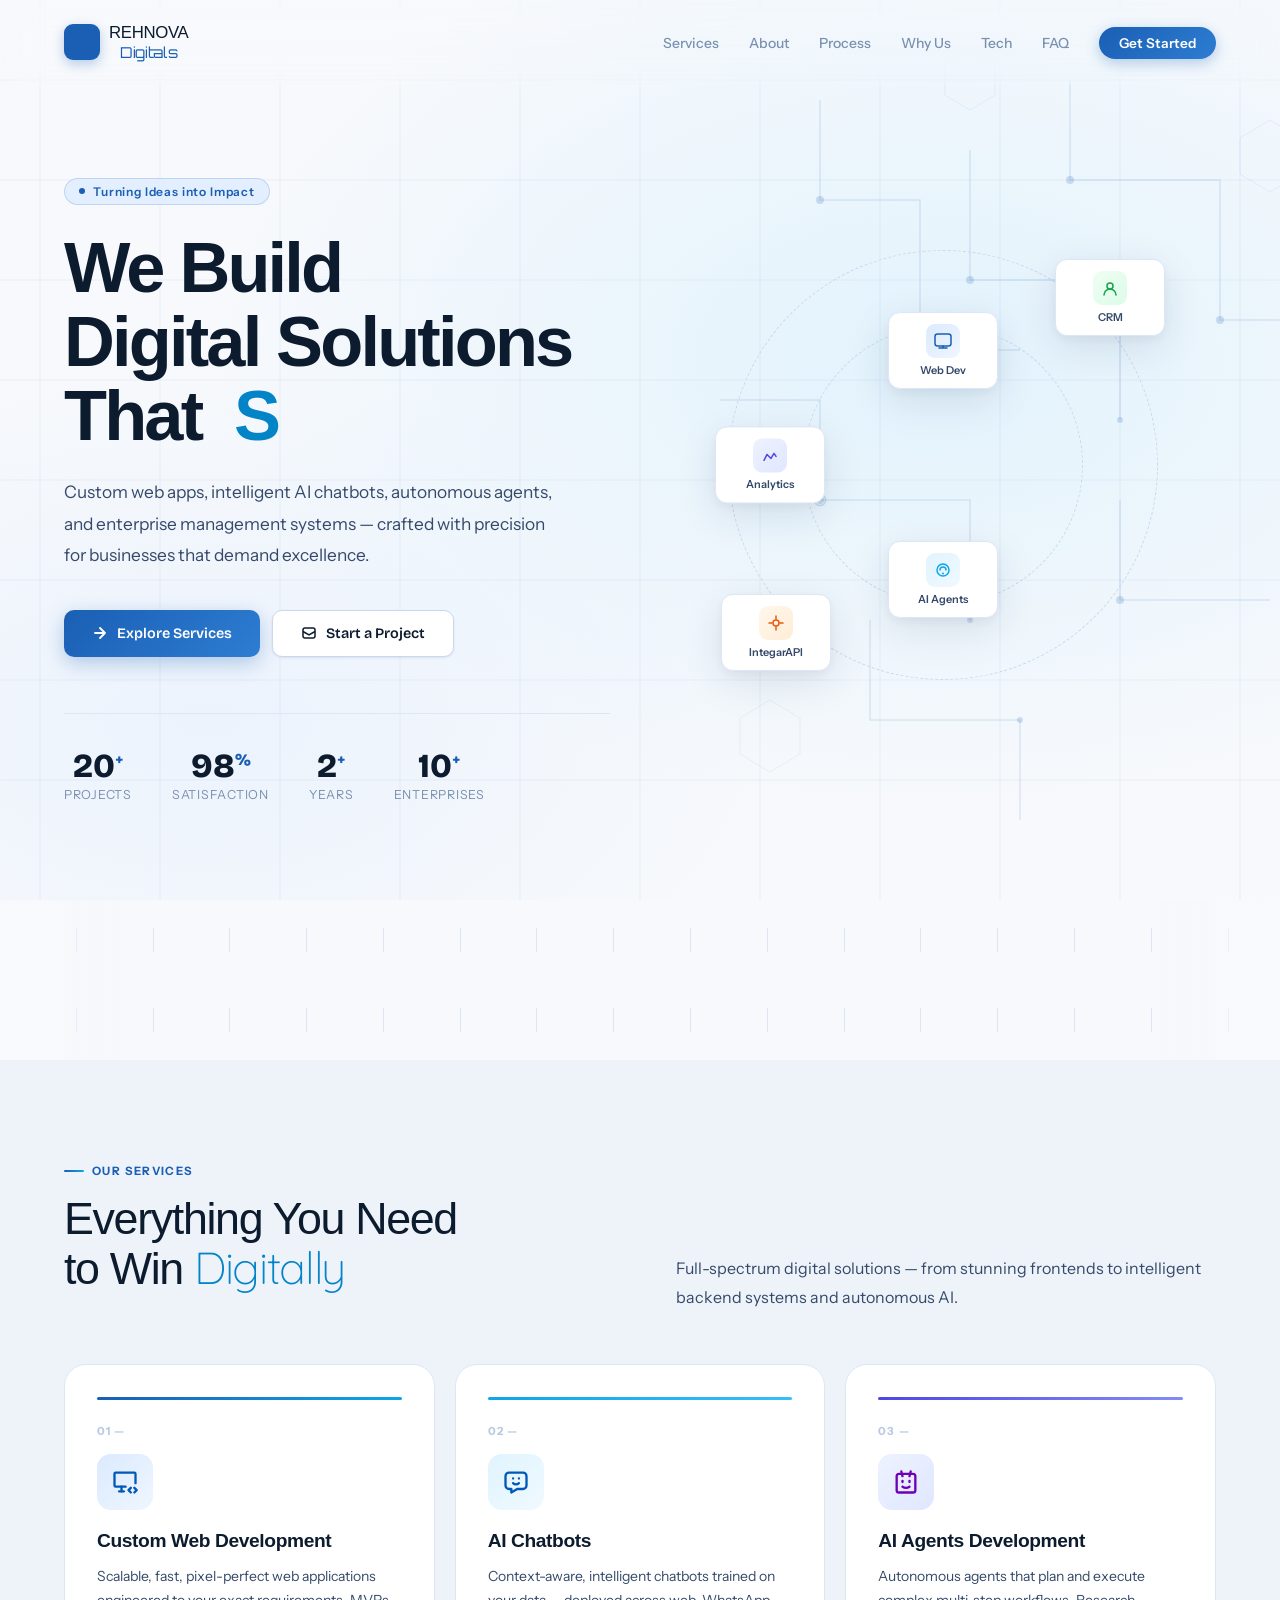
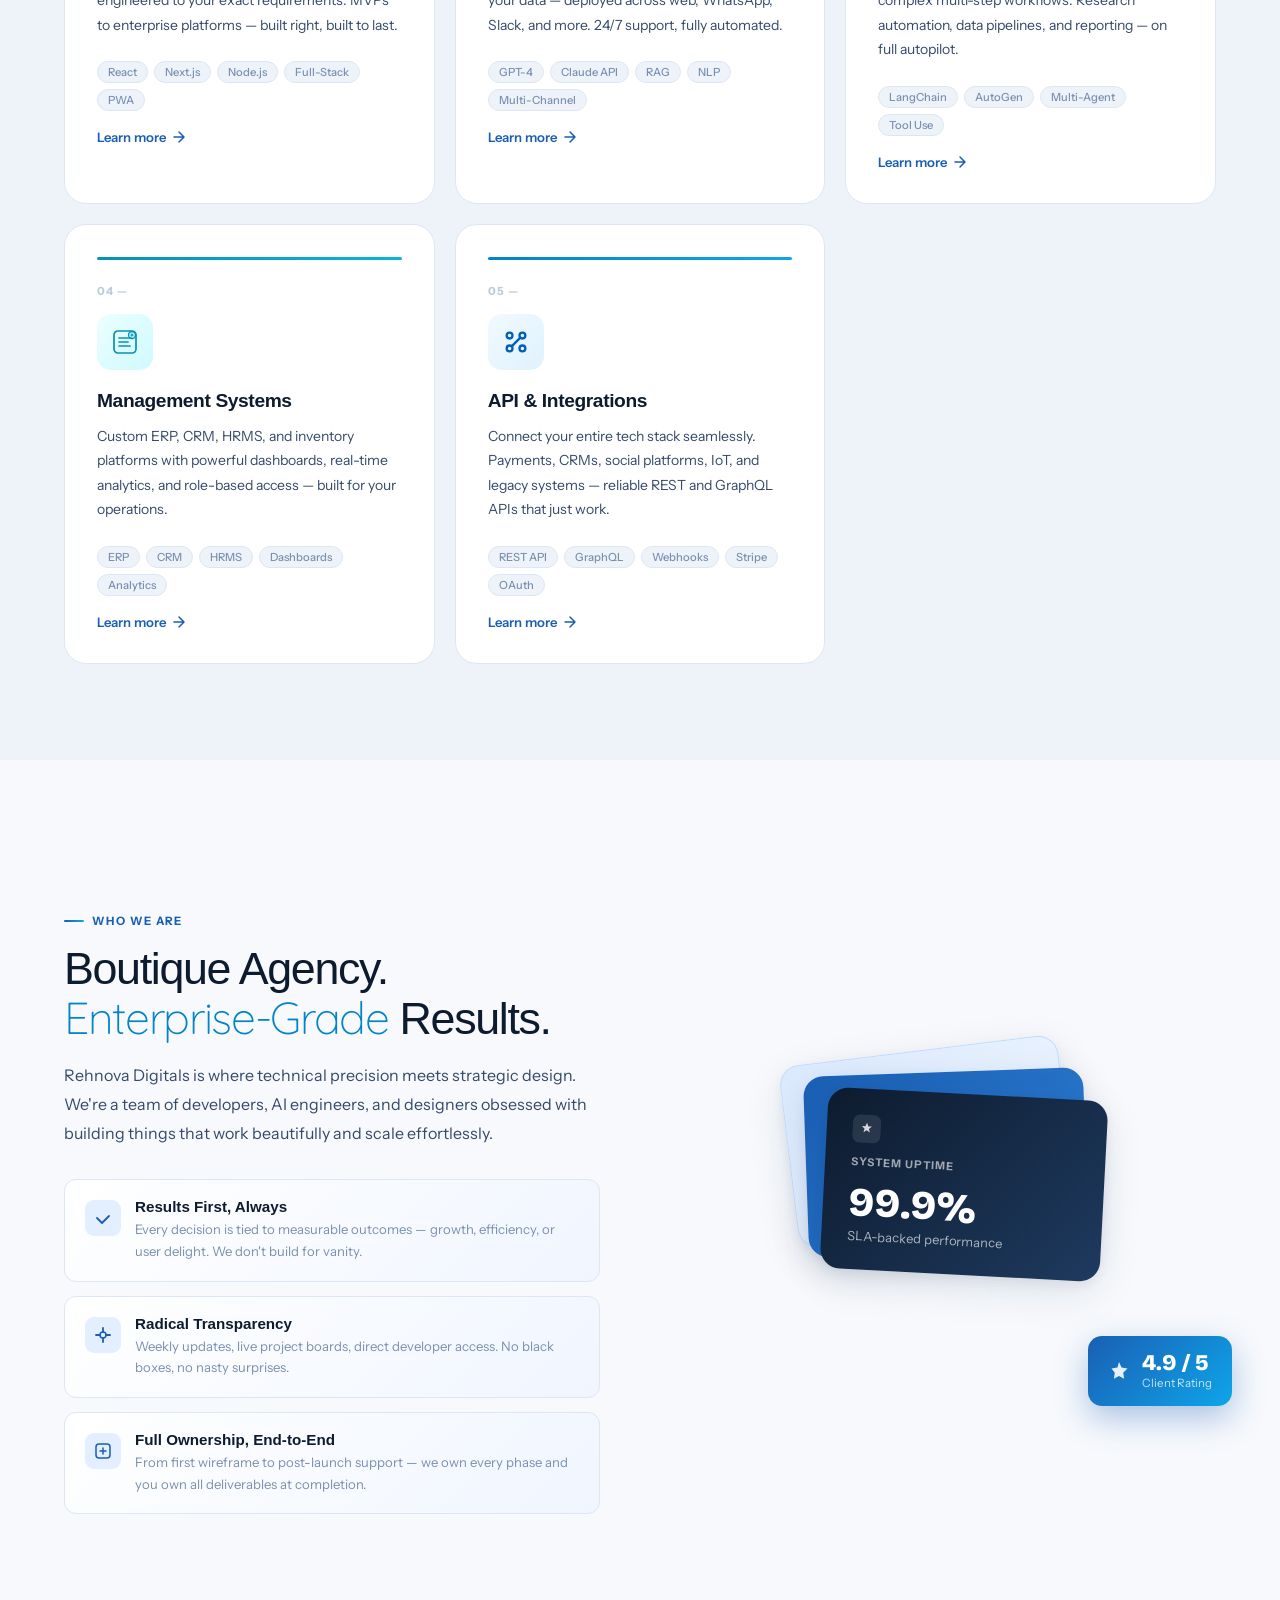
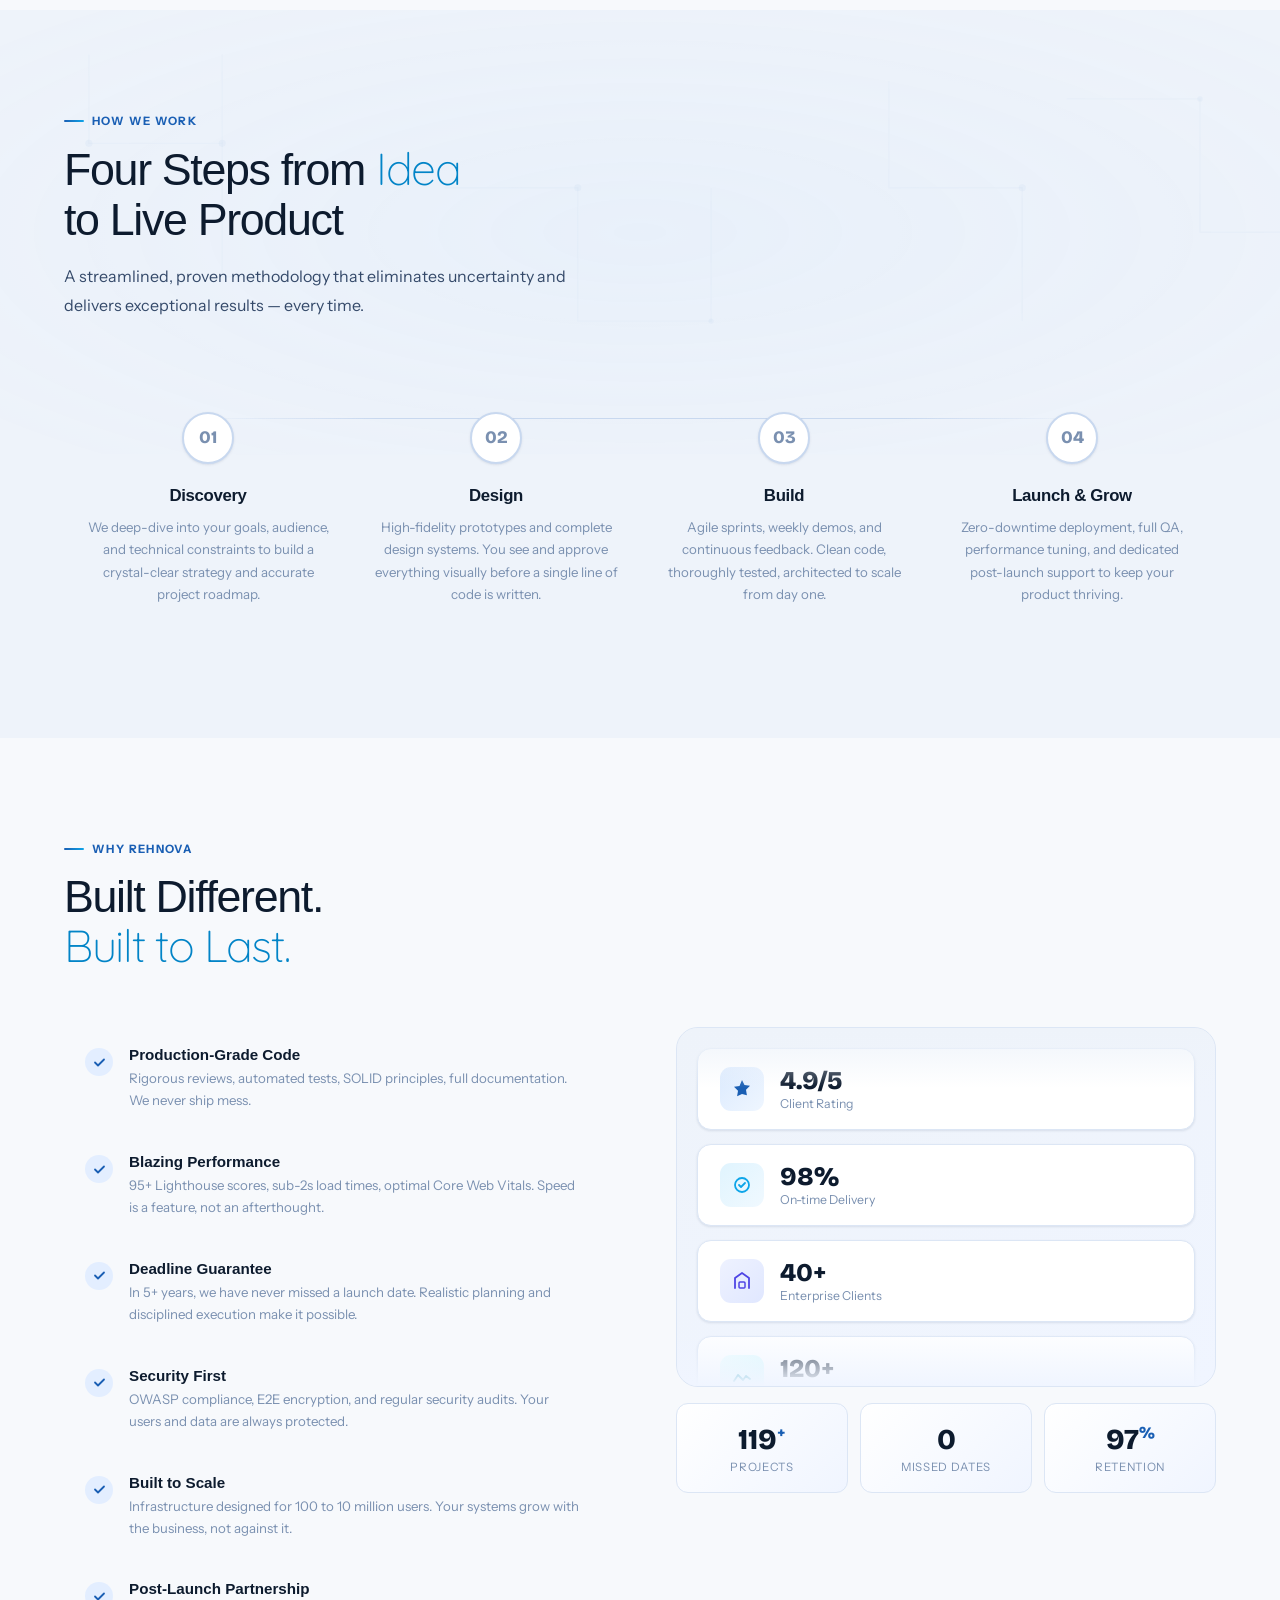
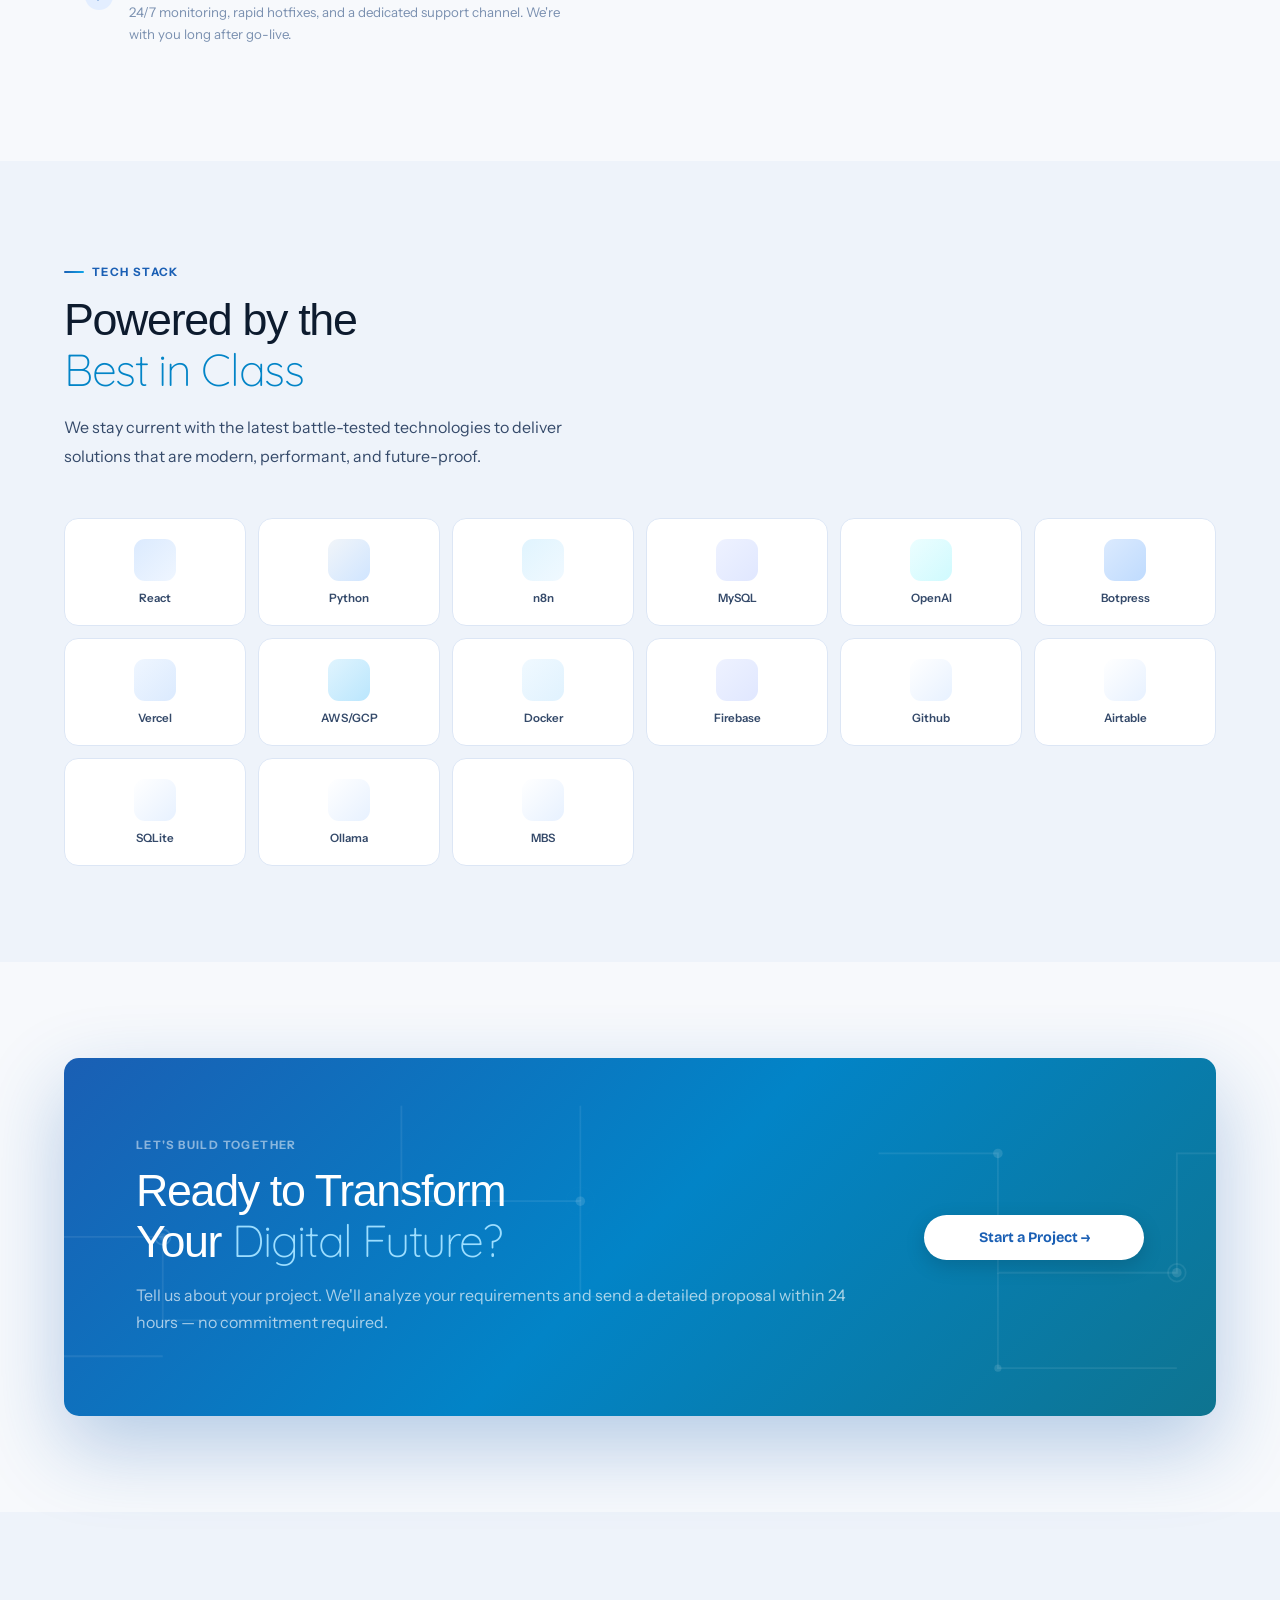
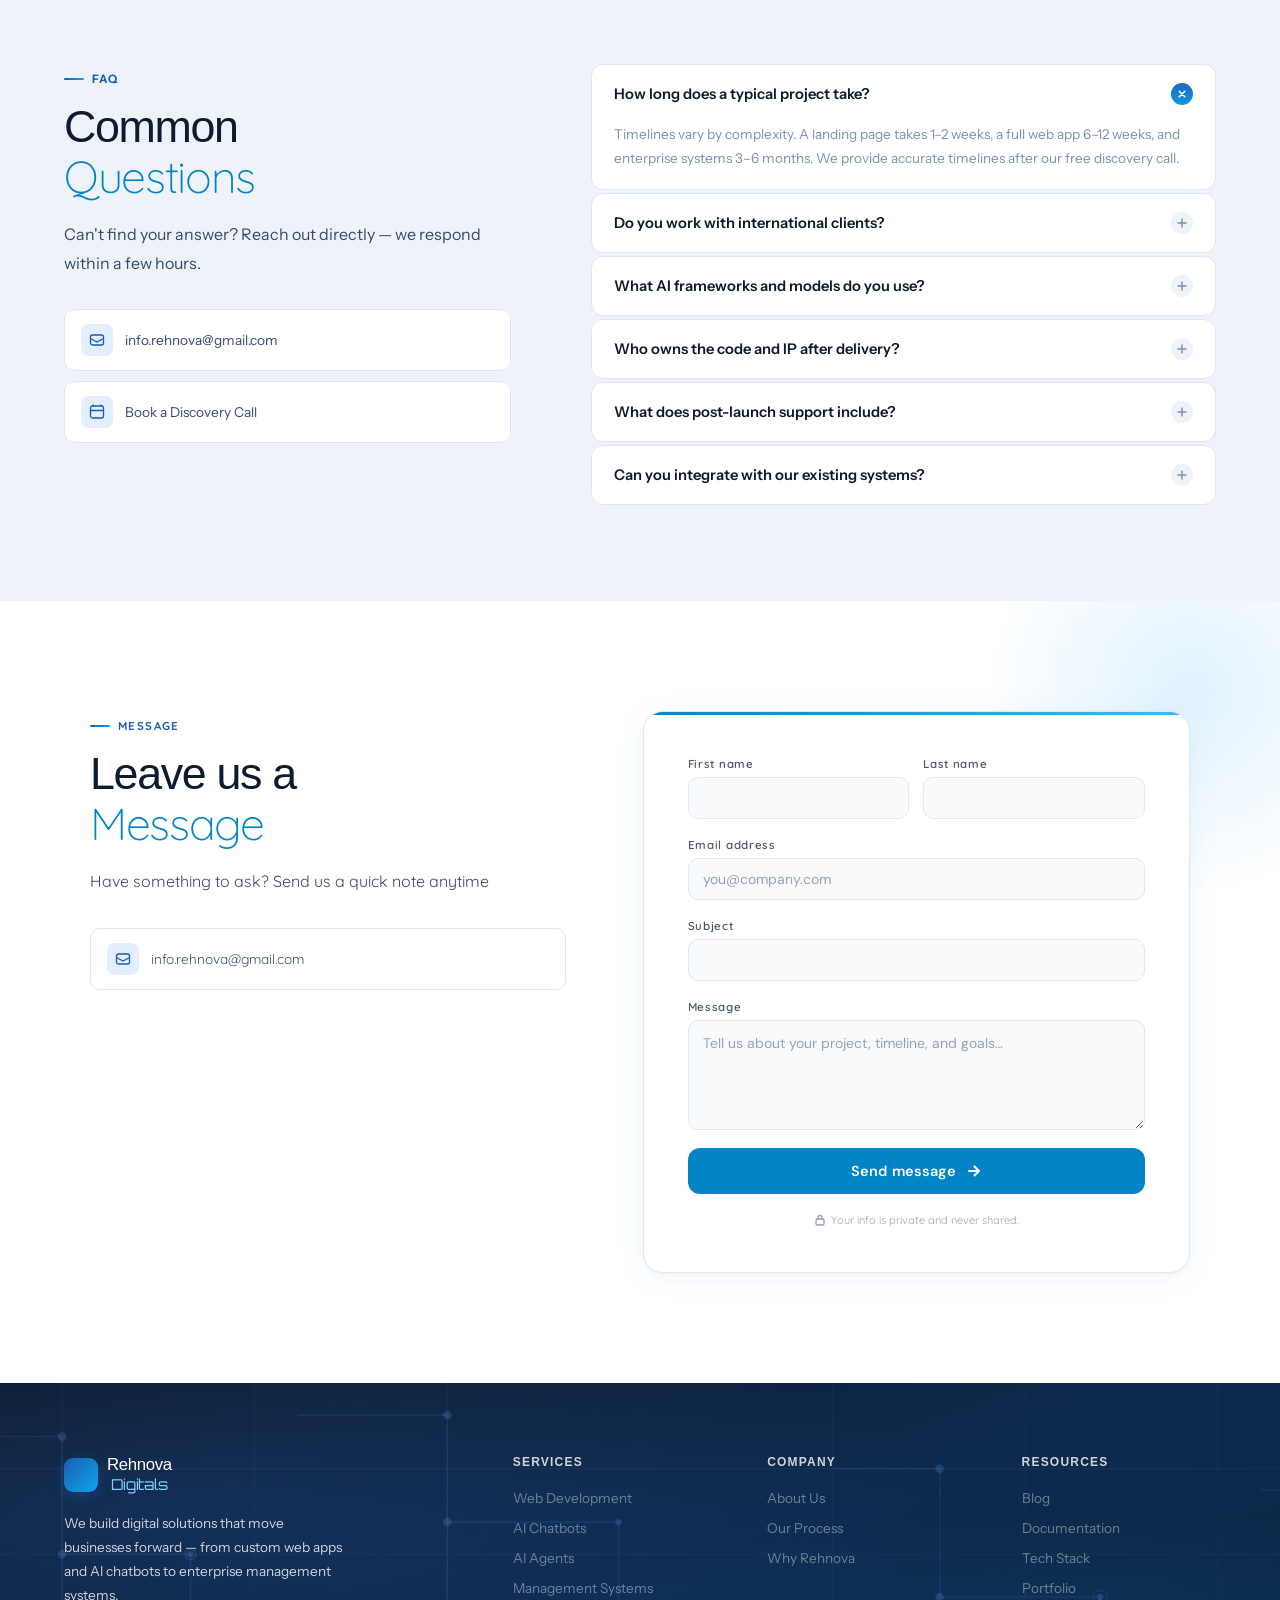
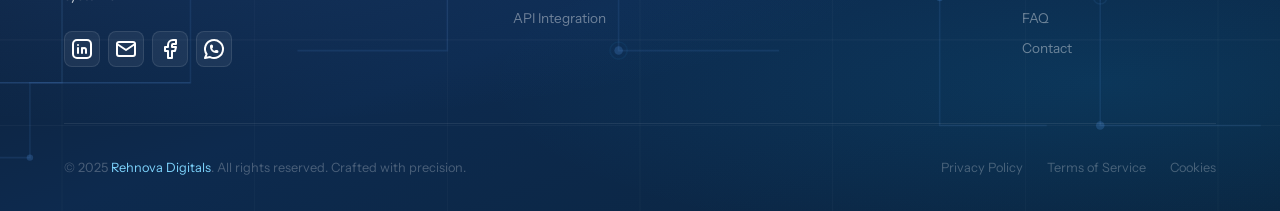
==== index.html @ f0017679 "worked" ====
<!DOCTYPE html>
<html lang="en">

<head>
  <meta charset="UTF-8">
  <meta name="viewport" content="width=device-width, initial-scale=1.0">
  <title>Rehnova Digitals — Digital Solutions Agency</title>
  <link rel="preconnect" href="https://fonts.googleapis.com">
  <link rel="preconnect" href="https://fonts.gstatic.com" crossorigin>
  <link
    href="https://fonts.googleapis.com/css2?family=Bricolage+Grotesque:opsz,wght@12..96,300;12..96,400;12..96,500;12..96,600;12..96,700;12..96,800&family=Google+Sans+Flex:opsz,wght@6..144,1..1000&family=Orbitron:wght@400..900&family=Instrument+Sans:ital,wght@0,400;0,500;0,600;1,400&family=Instrument+Serif:ital@0;1&family=Quicksand:wght@300..700&display=swap"
    rel="stylesheet">
<link href="https://fonts.googleapis.com/css2?family=Instrument+Serif:ital@0;1&family=Syne:wght@600;700;800&family=DM+Sans:opsz,wght@9..40,300;9..40,400;9..40,500;9..40,600&family=Oxanium:wght@200..800&display=swap" rel="stylesheet">
<link rel="stylesheet" href="static/css/style.css">
</head>

<body>

  <!-- NAVBAR -->
  <nav id="navbar">
    <a href="/home" class="nav-logo">
      <div class="nav-logo-mark">
        <img src="https://res.cloudinary.com/dhcayqpqr/image/upload/v1773966188/20260320_052132_0000_evrmup.png" style="height: 50px;" alt="">
      </div>
      <span class="nav-brand">REHNOVA <span style="font-family: 'Orbitron', sans-serif; font-weight: 100; font-size: 15px;">Digitals</span></span>
    </a>
    <ul class="nav-links">
      <li><a href="#services">Services</a></li>
      <li><a href="#about">About</a></li>
      <li><a href="#process">Process</a></li>
      <li><a href="#quality">Why Us</a></li>
      <li><a href="#technologies">Tech</a></li>
      <li><a href="#faq">FAQ</a></li>
      <li><a href="#cta" class="nav-pill">Get Started</a></li>
    </ul>
    <button class="hamburger" id="hamburger"><span></span><span></span><span></span></button>
  </nav>

  <!-- MOBILE NAV -->
  <div class="mobile-nav" id="mobileNav">
    <a href="#services">Services <svg width="18" height="18" viewBox="0 0 18 18" fill="none">
        <path d="M4 9h10M9 4l5 5-5 5" stroke="currentColor" stroke-width="1.5" stroke-linecap="round"
          stroke-linejoin="round" />
      </svg></a>
    <a href="#about">About <svg width="18" height="18" viewBox="0 0 18 18" fill="none">
        <path d="M4 9h10M9 4l5 5-5 5" stroke="currentColor" stroke-width="1.5" stroke-linecap="round"
          stroke-linejoin="round" />
      </svg></a>
    <a href="#process">Process <svg width="18" height="18" viewBox="0 0 18 18" fill="none">
        <path d="M4 9h10M9 4l5 5-5 5" stroke="currentColor" stroke-width="1.5" stroke-linecap="round"
          stroke-linejoin="round" />
      </svg></a>
    <a href="#quality">Why Us <svg width="18" height="18" viewBox="0 0 18 18" fill="none">
        <path d="M4 9h10M9 4l5 5-5 5" stroke="currentColor" stroke-width="1.5" stroke-linecap="round"
          stroke-linejoin="round" />
      </svg></a>
    
    <a href="#faq">FAQ <svg width="18" height="18" viewBox="0 0 18 18" fill="none">
        <path d="M4 9h10M9 4l5 5-5 5" stroke="currentColor" stroke-width="1.5" stroke-linecap="round"
          stroke-linejoin="round" />
      </svg></a>
    <a href="#cta" class="mob-cta">Get Started →</a>
  </div>

  <!-- HERO -->
  <section class="hero" id="home">
    <!-- INTERACTIVE SVG CIRCUIT BG -->
    <svg class="hero-svg-bg" viewBox="0 0 1440 900" preserveAspectRatio="xMidYMid slice"
      xmlns="http://www.w3.org/2000/svg">
      <defs>
        <linearGradient id="hg1" x1="0%" y1="0%" x2="100%" y2="100%">
          <stop offset="0%" stop-color="#1a5fb4" stop-opacity="0.06" />
          <stop offset="100%" stop-color="#0ea5e9" stop-opacity="0.03" />
        </linearGradient>
        <radialGradient id="hg2" cx="70%" cy="40%" r="50%">
          <stop offset="0%" stop-color="#bae6fd" stop-opacity="0.35" />
          <stop offset="100%" stop-color="#bae6fd" stop-opacity="0" />
        </radialGradient>
        <radialGradient id="hg3" cx="20%" cy="80%" r="40%">
          <stop offset="0%" stop-color="#dbeafe" stop-opacity="0.4" />
          <stop offset="100%" stop-color="#dbeafe" stop-opacity="0" />
        </radialGradient>
      </defs>
      <rect width="1440" height="900" fill="url(#hg2)" />
      <rect width="1440" height="900" fill="url(#hg3)" />
      <!-- Grid -->
      <g stroke="#1a5fb4" stroke-opacity="0.06" stroke-width="1">
        <line x1="0" y1="80" x2="1440" y2="80" />
        <line x1="0" y1="180" x2="1440" y2="180" />
        <line x1="0" y1="280" x2="1440" y2="280" />
        <line x1="0" y1="380" x2="1440" y2="380" />
        <line x1="0" y1="480" x2="1440" y2="480" />
        <line x1="0" y1="580" x2="1440" y2="580" />
        <line x1="0" y1="680" x2="1440" y2="680" />
        <line x1="0" y1="780" x2="1440" y2="780" />
        <line x1="120" y1="0" x2="120" y2="900" />
        <line x1="240" y1="0" x2="240" y2="900" />
        <line x1="360" y1="0" x2="360" y2="900" />
        <line x1="480" y1="0" x2="480" y2="900" />
        <line x1="600" y1="0" x2="600" y2="900" />
        <line x1="720" y1="0" x2="720" y2="900" />
        <line x1="840" y1="0" x2="840" y2="900" />
        <line x1="960" y1="0" x2="960" y2="900" />
        <line x1="1080" y1="0" x2="1080" y2="900" />
        <line x1="1200" y1="0" x2="1200" y2="900" />
        <line x1="1320" y1="0" x2="1320" y2="900" />
      </g>
      <!-- Circuit paths right side -->
      <g fill="none" stroke="#1a5fb4" stroke-opacity="0.12" stroke-width="1.5">
        <path d="M900 100 L900 200 L1000 200 L1000 350 L1100 350" />
        <path d="M1050 150 L1050 280 L1200 280 L1200 420" />
        <path d="M1150 80 L1150 180 L1300 180 L1300 320 L1400 320" />
        <path d="M800 400 L900 400 L900 500 L1050 500 L1050 620" />
        <path d="M1200 500 L1200 600 L1350 600" />
        <path d="M950 620 L950 720 L1100 720 L1100 820" />
      </g>
      <!-- Circuit nodes -->
      <g fill="#1a5fb4" fill-opacity="0.18">
        <circle cx="900" cy="200" r="4" />
        <circle cx="1000" cy="350" r="4" />
        <circle cx="1050" cy="280" r="4" />
        <circle cx="1200" cy="420" r="3" />
        <circle cx="1300" cy="320" r="4" />
        <circle cx="900" cy="500" r="4" />
        <circle cx="1050" cy="620" r="3" />
        <circle cx="1200" cy="600" r="4" />
        <circle cx="1100" cy="720" r="3" />
        <circle cx="1150" cy="180" r="4" />
      </g>
      <!-- Animated pulse dots -->
      <circle cx="1000" cy="350" r="6" fill="none" stroke="#1a5fb4" stroke-opacity="0.3" stroke-width="1.5">
        <animate attributeName="r" values="4;10;4" dur="3s" repeatCount="indefinite" />
        <animate attributeName="stroke-opacity" values="0.3;0;0.3" dur="3s" repeatCount="indefinite" />
      </circle>
      <circle cx="1200" cy="280" r="6" fill="none" stroke="#0ea5e9" stroke-opacity="0.3" stroke-width="1.5">
        <animate attributeName="r" values="4;10;4" dur="4s" begin="1s" repeatCount="indefinite" />
        <animate attributeName="stroke-opacity" values="0.3;0;0.3" dur="4s" begin="1s" repeatCount="indefinite" />
      </circle>
      <circle cx="900" cy="500" r="6" fill="none" stroke="#1a5fb4" stroke-opacity="0.25" stroke-width="1.5">
        <animate attributeName="r" values="4;9;4" dur="3.5s" begin="0.5s" repeatCount="indefinite" />
        <animate attributeName="stroke-opacity" values="0.25;0;0.25" dur="3.5s" begin="0.5s" repeatCount="indefinite" />
      </circle>
      <!-- Decorative hexagons -->
      <g fill="none" stroke="#1a5fb4" stroke-opacity="0.07" stroke-width="1">
        <polygon points="1350,120 1380,138 1380,174 1350,192 1320,174 1320,138" />
        <polygon points="850,700 880,718 880,754 850,772 820,754 820,718" />
        <polygon points="1050,50 1075,65 1075,95 1050,110 1025,95 1025,65" />
      </g>
    </svg>

    <div class="hero-content">

      <div class="hero-eyebrow">Turning  Ideas  into  Impact</div>
      <h1>We Build<br>Digital Solutions<br>That
      <div class="ws-wrap">
  <span class="ws-static"></span>
  <span class="ws-dynamic" id="ws-word"></span>
  <span class="ws-dots" id="ws-dots"></span>
</div>
      
      </h1>
      <p class="hero-desc">Custom web apps, intelligent AI chatbots, autonomous agents, and enterprise management
        systems — crafted with precision for businesses that demand excellence.</p>
      <div class="hero-actions">
        <a href="#services" class="btn-primary">
          <svg width="16" height="16" viewBox="0 0 16 16" fill="none">
            <path d="M3 8h10M8 3l5 5-5 5" stroke="currentColor" stroke-width="1.8" stroke-linecap="round"
              stroke-linejoin="round" />
          </svg>
          Explore Services
        </a>
        <a  id="bookBtn" class="btn-ghost">
          <svg width="16" height="16" viewBox="0 0 16 16" fill="none">
            <rect x="2" y="3" width="12" height="10" rx="2" stroke="currentColor" stroke-width="1.5" />
            <path d="M2 6.5l6 3.5 6-3.5" stroke="currentColor" stroke-width="1.5" />
          </svg>
          Start a Project
        </a>
      </div>
      <div class="hero-stats">
        <div class="stat-v">
          <div class="stat-n">20<sup>+</sup></div>
          <div class="stat-l">Projects</div>
        </div>
        <div class="stat-v">
          <div class="stat-n">98<sup>%</sup></div>
          <div class="stat-l">Satisfaction</div>
        </div>
        <div class="stat-v">
          <div class="stat-n">2<sup>+</sup></div>
          <div class="stat-l">Years</div>
        </div>
        <div class="stat-v">
          <div class="stat-n">10<sup>+</sup></div>
          <div class="stat-l">Enterprises</div>
        </div>
      </div>
    </div>

    <!-- ORBIT VISUAL -->
    <div class="hero-visual">
      <div class="orbit-ring orbit-ring-1">
        <div class="orbit-card ring-1-card-1">
          <div class="oc-icon" style="background:linear-gradient(135deg,#dbeafe,#eff6ff)"><svg width="20" height="20"
              viewBox="0 0 20 20" fill="none">
              <rect x="2" y="3" width="16" height="12" rx="2.5" stroke="#1a5fb4" stroke-width="1.5" />
              <path d="M6 17h8M10 15v2" stroke="#1a5fb4" stroke-width="1.5" stroke-linecap="round" />
            </svg></div>
          <div class="oc-label">Web Dev</div>
        </div>
        <div class="orbit-card ring-1-card-2">
          <div class="oc-icon" style="background:linear-gradient(135deg,#e0f4fe,#f0f9ff)"><svg width="20" height="20"
              viewBox="0 0 20 20" fill="none">
              <circle cx="10" cy="10" r="6" stroke="#0ea5e9" stroke-width="1.5" />
              <path d="M7 10c0-1.7 1.3-3 3-3s3 1.3 3 3" stroke="#0ea5e9" stroke-width="1.5" stroke-linecap="round" />
              <circle cx="10" cy="13.5" r="1" fill="#0ea5e9" />
            </svg></div>
          <div class="oc-label">AI Agents</div>
        </div>
      </div>
      <div class="orbit-ring orbit-ring-2">
        <div class="orbit-card ring-2-card-1">
          <div class="oc-icon" style="background:linear-gradient(135deg,#eef2ff,#e0e7ff)"><svg width="20" height="20"
              viewBox="0 0 20 20" fill="none">
              <path d="M4 15l3-6 4 4 3-5 2 3" stroke="#4f46e5" stroke-width="1.5" stroke-linecap="round"
                stroke-linejoin="round" />
            </svg></div>
          <div class="oc-label">Analytics</div>
        </div>
        <div class="orbit-card ring-2-card-2">
          <div class="oc-icon" style="background:linear-gradient(135deg,#f0fdf4,#dcfce7)"><svg width="20" height="20"
              viewBox="0 0 20 20" fill="none">
              <circle cx="10" cy="8" r="3" stroke="#16a34a" stroke-width="1.5" />
              <path d="M4 17c0-3.3 2.7-6 6-6s6 2.7 6 6" stroke="#16a34a" stroke-width="1.5" stroke-linecap="round" />
            </svg></div>
          <div class="oc-label">CRM</div>
        </div>
        <div class="orbit-card ring-2-card-3">
          <div class="oc-icon" style="background:linear-gradient(135deg,#fff7ed,#ffedd5)"><svg width="20" height="20"
              viewBox="0 0 20 20" fill="none">
              <path d="M10 3v3M10 14v3M3 10h3M14 10h3" stroke="#ea580c" stroke-width="1.5" stroke-linecap="round" />
              <circle cx="10" cy="10" r="3" stroke="#ea580c" stroke-width="1.5" />
            </svg></div>
          <div class="oc-label">IntegarAPI</div>
        </div>
      </div>
      <div class="orbit-center">
        <img src="https://res.cloudinary.com/dhcayqpqr/image/upload/v1773954321/20260320_020435_0000_fyyold.png" style="height: 500px;" alt="">
      </div>
    </div>
  </section>



  <!-- ================ -->
  <!-- scrolling logos -->
  <!-- ================ -->

  <div class="marquee-outer">

    <div class="marquee-track" id="row1">

      <!-- Set A -->
      <div class="logo-card">
        <img src="https://www.computerhope.com/jargon/n/n8n.png" style="height: 30px;" alt="">
      </div>

      <div class="logo-card">
        <img src="https://upload.wikimedia.org/wikipedia/commons/thumb/c/c2/GitHub_Invertocat_Logo.svg/250px-GitHub_Invertocat_Logo.svg.png" style="height: 30px;" alt="">
      </div>

      <div class="logo-card">
        <img src="https://appxcontent.kaxa.in/paid_course3/2024-10-15-0.3724774982995829.png" style="height: 45px;" alt="">
      </div>

      <div class="logo-card">
        <img src="https://www.ovhcloud.com/sites/default/files/styles/large_screens_1x/public/2021-09/ECX-1909_Hero_MySQL_600x400%402x-1.png" style="height: 30px;" alt="">
      </div>

      <div class="logo-card">
        <img src="https://workablehr.s3.amazonaws.com/uploads/account/open_graph_logo/533949/social?1769554805000" style="height: 45px;" alt="">
      </div>

      <div class="logo-card">
        <img src="https://www.gstatic.com/devrel-devsite/prod/vb733f83c4d98b98a393545fb4caff59cc746f444c6f32fab64ef45038fb6ff9b/firebase/images/touchicon-180.png" style="height: 30px;" alt="">
      </div>

      <div class="logo-card">
        <img src="https://miro.medium.com/v2/resize:fit:1400/1*2lNGYaa8HhnVGpKy0RutFg.png" style="height: 45px;" alt="">
      </div>
     
      <div class="logo-card">
        <img src="https://ai.nd.edu/assets/596220/claude_ai_logo.svg" style="height: 30px;" alt="">
      </div>
     
      <div class="logo-card">
        <img src="https://content.partnerpage.io/[base64]" style="height: 50px;" alt="">
      </div>

      <!-- Set B (duplicate for seamless loop) -->
        
      <div class="logo-card">
        <img src="https://www.computerhope.com/jargon/n/n8n.png" style="height: 30px;" alt="">
      </div>

      <div class="logo-card">
        <img src="https://upload.wikimedia.org/wikipedia/commons/thumb/c/c2/GitHub_Invertocat_Logo.svg/250px-GitHub_Invertocat_Logo.svg.png" style="height: 30px;" alt="">
      </div>

      <div class="logo-card">
        <img src="https://appxcontent.kaxa.in/paid_course3/2024-10-15-0.3724774982995829.png" style="height: 45px;" alt="">
      </div>

      <div class="logo-card">
        <img src="https://www.ovhcloud.com/sites/default/files/styles/large_screens_1x/public/2021-09/ECX-1909_Hero_MySQL_600x400%402x-1.png" style="height: 30px;" alt="">
      </div>

      <div class="logo-card">
        <img src="https://workablehr.s3.amazonaws.com/uploads/account/open_graph_logo/533949/social?1769554805000" style="height: 45px;" alt="">
      </div>

      <div class="logo-card">
        <img src="https://www.gstatic.com/devrel-devsite/prod/vb733f83c4d98b98a393545fb4caff59cc746f444c6f32fab64ef45038fb6ff9b/firebase/images/touchicon-180.png" style="height: 30px;" alt="">
      </div>

      <div class="logo-card">
        <img src="https://miro.medium.com/v2/resize:fit:1400/1*2lNGYaa8HhnVGpKy0RutFg.png" style="height: 45px;" alt="">
      </div>
     
      <div class="logo-card">
        <img src="https://ai.nd.edu/assets/596220/claude_ai_logo.svg" style="height: 30px;" alt="">
      </div>
     
      <div class="logo-card">
        <img src="https://content.partnerpage.io/[base64]" style="height: 50px;" alt="">
      </div>

      <!-- set c  -->

      <div class="logo-card">
        <img src="https://www.computerhope.com/jargon/n/n8n.png" style="height: 30px;" alt="">
      </div>

      <div class="logo-card">
        <img src="https://upload.wikimedia.org/wikipedia/commons/thumb/c/c2/GitHub_Invertocat_Logo.svg/250px-GitHub_Invertocat_Logo.svg.png" style="height: 30px;" alt="">
      </div>

      <div class="logo-card">
        <img src="https://appxcontent.kaxa.in/paid_course3/2024-10-15-0.3724774982995829.png" style="height: 45px;" alt="">
      </div>

      <div class="logo-card">
        <img src="https://www.ovhcloud.com/sites/default/files/styles/large_screens_1x/public/2021-09/ECX-1909_Hero_MySQL_600x400%402x-1.png" style="height: 30px;" alt="">
      </div>

      <div class="logo-card">
        <img src="https://workablehr.s3.amazonaws.com/uploads/account/open_graph_logo/533949/social?1769554805000" style="height: 45px;" alt="">
      </div>

      <div class="logo-card">
        <img src="https://www.gstatic.com/devrel-devsite/prod/vb733f83c4d98b98a393545fb4caff59cc746f444c6f32fab64ef45038fb6ff9b/firebase/images/touchicon-180.png" style="height: 30px;" alt="">
      </div>

      <div class="logo-card">
        <img src="https://miro.medium.com/v2/resize:fit:1400/1*2lNGYaa8HhnVGpKy0RutFg.png" style="height: 45px;" alt="">
      </div>
     
      <div class="logo-card">
        <img src="https://ai.nd.edu/assets/596220/claude_ai_logo.svg" style="height: 30px;" alt="">
      </div>
     
      <div class="logo-card">
        <img src="https://content.partnerpage.io/[base64]" style="height: 50px;" alt="">
      </div>


    </div>
   
    <div class="marquee-track reverse" id="row1">

      <!-- Set A -->
      <div class="logo-card">
        <img src="https://www.computerhope.com/jargon/n/n8n.png" style="height: 30px;" alt="">
      </div>

      <div class="logo-card">
        <img src="https://upload.wikimedia.org/wikipedia/commons/thumb/c/c2/GitHub_Invertocat_Logo.svg/250px-GitHub_Invertocat_Logo.svg.png" style="height: 30px;" alt="">
      </div>

      <div class="logo-card">
        <img src="https://appxcontent.kaxa.in/paid_course3/2024-10-15-0.3724774982995829.png" style="height: 45px;" alt="">
      </div>

      <div class="logo-card">
        <img src="https://www.ovhcloud.com/sites/default/files/styles/large_screens_1x/public/2021-09/ECX-1909_Hero_MySQL_600x400%402x-1.png" style="height: 30px;" alt="">
      </div>

      <div class="logo-card">
        <img src="https://workablehr.s3.amazonaws.com/uploads/account/open_graph_logo/533949/social?1769554805000" style="height: 45px;" alt="">
      </div>

      <div class="logo-card">
        <img src="https://www.gstatic.com/devrel-devsite/prod/vb733f83c4d98b98a393545fb4caff59cc746f444c6f32fab64ef45038fb6ff9b/firebase/images/touchicon-180.png" style="height: 30px;" alt="">
      </div>

      <div class="logo-card">
        <img src="https://miro.medium.com/v2/resize:fit:1400/1*2lNGYaa8HhnVGpKy0RutFg.png" style="height: 45px;" alt="">
      </div>
     
      <div class="logo-card">
        <img src="https://ai.nd.edu/assets/596220/claude_ai_logo.svg" style="height: 30px;" alt="">
      </div>
     
      <div class="logo-card">
        <img src="https://content.partnerpage.io/[base64]" style="height: 50px;" alt="">
      </div>

      <!-- Set B (duplicate for seamless loop) -->
        
      <div class="logo-card">
        <img src="https://www.computerhope.com/jargon/n/n8n.png" style="height: 30px;" alt="">
      </div>

      <div class="logo-card">
        <img src="https://upload.wikimedia.org/wikipedia/commons/thumb/c/c2/GitHub_Invertocat_Logo.svg/250px-GitHub_Invertocat_Logo.svg.png" style="height: 30px;" alt="">
      </div>

      <div class="logo-card">
        <img src="https://appxcontent.kaxa.in/paid_course3/2024-10-15-0.3724774982995829.png" style="height: 45px;" alt="">
      </div>

      <div class="logo-card">
        <img src="https://www.ovhcloud.com/sites/default/files/styles/large_screens_1x/public/2021-09/ECX-1909_Hero_MySQL_600x400%402x-1.png" style="height: 30px;" alt="">
      </div>

      <div class="logo-card">
        <img src="https://workablehr.s3.amazonaws.com/uploads/account/open_graph_logo/533949/social?1769554805000" style="height: 45px;" alt="">
      </div>

      <div class="logo-card">
        <img src="https://www.gstatic.com/devrel-devsite/prod/vb733f83c4d98b98a393545fb4caff59cc746f444c6f32fab64ef45038fb6ff9b/firebase/images/touchicon-180.png" style="height: 30px;" alt="">
      </div>

      <div class="logo-card">
        <img src="https://miro.medium.com/v2/resize:fit:1400/1*2lNGYaa8HhnVGpKy0RutFg.png" style="height: 45px;" alt="">
      </div>
     
      <div class="logo-card">
        <img src="https://ai.nd.edu/assets/596220/claude_ai_logo.svg" style="height: 30px;" alt="">
      </div>
     
      <div class="logo-card">
        <img src="https://content.partnerpage.io/[base64]" style="height: 50px;" alt="">
      </div>

      <!-- set c  -->

      <div class="logo-card">
        <img src="https://www.computerhope.com/jargon/n/n8n.png" style="height: 30px;" alt="">
      </div>

      <div class="logo-card">
        <img src="https://upload.wikimedia.org/wikipedia/commons/thumb/c/c2/GitHub_Invertocat_Logo.svg/250px-GitHub_Invertocat_Logo.svg.png" style="height: 30px;" alt="">
      </div>

      <div class="logo-card">
        <img src="https://appxcontent.kaxa.in/paid_course3/2024-10-15-0.3724774982995829.png" style="height: 45px;" alt="">
      </div>

      <div class="logo-card">
        <img src="https://www.ovhcloud.com/sites/default/files/styles/large_screens_1x/public/2021-09/ECX-1909_Hero_MySQL_600x400%402x-1.png" style="height: 30px;" alt="">
      </div>

      <div class="logo-card">
        <img src="https://workablehr.s3.amazonaws.com/uploads/account/open_graph_logo/533949/social?1769554805000" style="height: 45px;" alt="">
      </div>

      <div class="logo-card">
        <img src="https://www.gstatic.com/devrel-devsite/prod/vb733f83c4d98b98a393545fb4caff59cc746f444c6f32fab64ef45038fb6ff9b/firebase/images/touchicon-180.png" style="height: 30px;" alt="">
      </div>

      <div class="logo-card">
        <img src="https://miro.medium.com/v2/resize:fit:1400/1*2lNGYaa8HhnVGpKy0RutFg.png" style="height: 45px;" alt="">
      </div>
     
      <div class="logo-card">
        <img src="https://ai.nd.edu/assets/596220/claude_ai_logo.svg" style="height: 30px;" alt="">
      </div>
     
      <div class="logo-card">
        <img src="https://content.partnerpage.io/[base64]" style="height: 50px;" alt="">
      </div>


    </div>
  </div>

  <!-- ======================= -->
  <!-- end of scrolling logos -->
  <!-- ======================= -->

  <!-- SERVICES -->
  <section id="services">
    <!-- Circuit background -->
   
    <div class="services-head reveal">
      <div>
        <div class="s-label">Our Services</div>
        <h2 class="s-title">Everything You Need<br>to Win <span style="font-family: 'Quicksand', sans-serif; color: #0284c7; font-weight: 300;">Digitally</span></h2>
      </div>
      <p class="s-desc">Full-spectrum digital solutions — from stunning frontends to intelligent backend systems and
        autonomous AI.</p>
    </div>
    <div class="services-grid reveal">

      <div class="svc-card">
        <div class="svc-card-glow" style="background:radial-gradient(circle,rgba(26,95,180,0.12),transparent)"></div>
        <div class="svc-top-bar"></div>
        <div class="svc-num">01 —</div>
        <div class="svc-icon-wrap" style="background:linear-gradient(135deg,#dbeafe,#eff6ff)">
          <svg xmlns="http://www.w3.org/2000/svg" width="28" height="28" viewBox="0 0 24 24" fill="none" stroke="#0059b8" stroke-width="2" stroke-linecap="round" stroke-linejoin="round" class="icon icon-tabler icons-tabler-outline icon-tabler-device-desktop-code"><path stroke="none" d="M0 0h24v24H0z" fill="none"/><path d="M12.5 16h-8.5a1 1 0 0 1 -1 -1v-10a1 1 0 0 1 1 -1h16a1 1 0 0 1 1 1v8" /><path d="M7 20h4" /><path d="M9 16v4" /><path d="M20 21l2 -2l-2 -2" /><path d="M17 17l-2 2l2 2" /></svg>
        </div>
        <h3>Custom Web Development</h3>
        <p>Scalable, fast, pixel-perfect web applications engineered to your exact requirements. MVPs to enterprise
          platforms — built right, built to last.</p>
          <div class="svc-tags"><span class="s-tag">React</span><span class="s-tag">Next.js</span><span
            class="s-tag">Node.js</span><span class="s-tag">Full-Stack</span><span class="s-tag">PWA</span></div>
            <a href="/web-development" class="svc-link">Learn more <svg width="14" height="14" viewBox="0 0 14 14" fill="none">
              <path d="M2 7h10M7 2l5 5-5 5" stroke="currentColor" stroke-width="1.5" stroke-linecap="round"
              stroke-linejoin="round" />
            </svg></a>
          </div>
          
          <div class="svc-card">
            <div class="svc-card-glow" style="background:radial-gradient(circle,rgba(14,165,233,0.12),transparent)"></div>
            <div class="svc-top-bar" style="background:linear-gradient(90deg,#0ea5e9,#38bdf8)"></div>
        <div class="svc-num">02 —</div>
        <div class="svc-icon-wrap" style="background:linear-gradient(135deg,#e0f4fe,#f0f9ff)">
          <svg xmlns="http://www.w3.org/2000/svg" width="28" height="28" viewBox="0 0 24 24" fill="none" stroke="#0059b8" stroke-width="2" stroke-linecap="round" stroke-linejoin="round" class="icon icon-tabler icons-tabler-outline icon-tabler-message-chatbot"><path stroke="none" d="M0 0h24v24H0z" fill="none"/><path d="M18 4a3 3 0 0 1 3 3v8a3 3 0 0 1 -3 3h-5l-5 3v-3h-2a3 3 0 0 1 -3 -3v-8a3 3 0 0 1 3 -3h12" /><path d="M9.5 9h.01" /><path d="M14.5 9h.01" /><path d="M9.5 13a3.5 3.5 0 0 0 5 0" /></svg>
        </div>
        <h3>AI Chatbots</h3>
        <p>Context-aware, intelligent chatbots trained on your data — deployed across web, WhatsApp, Slack, and more.
          24/7 support, fully automated.</p>
        <div class="svc-tags"><span class="s-tag">GPT-4</span><span class="s-tag">Claude API</span><span
            class="s-tag">RAG</span><span class="s-tag">NLP</span><span class="s-tag">Multi-Channel</span></div>
        <a href="/chatbots" class="svc-link">Learn more <svg width="14" height="14" viewBox="0 0 14 14" fill="none">
            <path d="M2 7h10M7 2l5 5-5 5" stroke="currentColor" stroke-width="1.5" stroke-linecap="round"
              stroke-linejoin="round" />
          </svg></a>
        </div>
        
        <div class="svc-card">
          <div class="svc-card-glow" style="background:radial-gradient(circle,rgba(79,70,229,0.1),transparent)"></div>
          <div class="svc-top-bar" style="background:linear-gradient(90deg,#4f46e5,#818cf8)"></div>
          <div class="svc-num">03 —</div>
          <div class="svc-icon-wrap" style="background:linear-gradient(135deg,#eef2ff,#e0e7ff)">
          <svg xmlns="http://www.w3.org/2000/svg" width="28" height="28" viewBox="0 0 24 24" fill="none" stroke="#6e00b8" stroke-width="2" stroke-linecap="round" stroke-linejoin="round" class="icon icon-tabler icons-tabler-outline icon-tabler-robot-face"><path stroke="none" d="M0 0h24v24H0z" fill="none"/><path d="M6 5h12a2 2 0 0 1 2 2v12a2 2 0 0 1 -2 2h-12a2 2 0 0 1 -2 -2v-12a2 2 0 0 1 2 -2" /><path d="M9 16c1 .667 2 1 3 1s2 -.333 3 -1" /><path d="M9 7l-1 -4" /><path d="M15 7l1 -4" /><path d="M9 12v-1" /><path d="M15 12v-1" /></svg>
          </div>
          <h3>AI Agents Development</h3>
        <p>Autonomous agents that plan and execute complex multi-step workflows. Research automation, data pipelines,
          and reporting — on full autopilot.</p>
        <div class="svc-tags"><span class="s-tag">LangChain</span><span class="s-tag">AutoGen</span><span
            class="s-tag">Multi-Agent</span><span class="s-tag">Tool Use</span></div>
        <a href="/agents" class="svc-link">Learn more <svg width="14" height="14" viewBox="0 0 14 14" fill="none">
            <path d="M2 7h10M7 2l5 5-5 5" stroke="currentColor" stroke-width="1.5" stroke-linecap="round"
            stroke-linejoin="round" />
          </svg></a>
      </div>

      <div class="svc-card">
        <div class="svc-card-glow" style="background:radial-gradient(circle,rgba(8,145,178,0.1),transparent)"></div>
        <div class="svc-top-bar" style="background:linear-gradient(90deg,#0891b2,#06b6d4)"></div>
        <div class="svc-num">04 —</div>
        <div class="svc-icon-wrap" style="background:linear-gradient(135deg,#ecfeff,#cffafe)">
          <svg width="28" height="28" viewBox="0 0 28 28" fill="none">
            <rect x="3" y="3" width="22" height="22" rx="4" stroke="#0891b2" stroke-width="1.7" />
            <path d="M8 10h12M8 14h9M8 18h11" stroke="#0891b2" stroke-width="1.7" stroke-linecap="round" />
            <circle cx="21" cy="7" r="3.5" fill="#0891b2" fill-opacity="0.15" stroke="#0891b2" stroke-width="1.3" />
            <path d="M20 7h2M21 6v2" stroke="#0891b2" stroke-width="1.2" stroke-linecap="round" />
          </svg>
        </div>
        <h3>Management Systems</h3>
        <p>Custom ERP, CRM, HRMS, and inventory platforms with powerful dashboards, real-time analytics, and role-based
          access — built for your operations.</p>
        <div class="svc-tags"><span class="s-tag">ERP</span><span class="s-tag">CRM</span><span
            class="s-tag">HRMS</span><span class="s-tag">Dashboards</span><span class="s-tag">Analytics</span></div>
        <a href="/management-sys" class="svc-link">Learn more <svg width="14" height="14" viewBox="0 0 14 14" fill="none">
            <path d="M2 7h10M7 2l5 5-5 5" stroke="currentColor" stroke-width="1.5" stroke-linecap="round"
              stroke-linejoin="round" />
          </svg></a>
      </div>

      <div class="svc-card">
        <div class="svc-card-glow" style="background:radial-gradient(circle,rgba(2,132,199,0.1),transparent)"></div>
        <div class="svc-top-bar" style="background:linear-gradient(90deg,#0284c7,#0ea5e9)"></div>
        <div class="svc-num">05 —</div>
        <div class="svc-icon-wrap" style="background:linear-gradient(135deg,#f0f9ff,#e0f2fe)">
        <svg xmlns="http://www.w3.org/2000/svg" width="28" height="28" viewBox="0 0 24 24" fill="none" stroke="#005fb8" stroke-width="2" stroke-linecap="round" stroke-linejoin="round" class="icon icon-tabler icons-tabler-outline icon-tabler-ai-gateway"><path stroke="none" d="M0 0h24v24H0z" fill="none"/><path d="M4 6.5a2.5 2.5 0 1 0 5 0a2.5 2.5 0 1 0 -5 0" /><path d="M15 6.5a2.5 2.5 0 1 0 5 0a2.5 2.5 0 1 0 -5 0" /><path d="M15 17.5a2.5 2.5 0 1 0 5 0a2.5 2.5 0 1 0 -5 0" /><path d="M4 17.5a2.5 2.5 0 1 0 5 0a2.5 2.5 0 1 0 -5 0" /><path d="M8.5 15.5l7 -7" /></svg>
        </div>
        <h3>API & Integrations</h3>
        <p>Connect your entire tech stack seamlessly. Payments, CRMs, social platforms, IoT, and legacy systems —
          reliable REST and GraphQL APIs that just work.</p>
        <div class="svc-tags"><span class="s-tag">REST API</span><span class="s-tag">GraphQL</span><span
            class="s-tag">Webhooks</span><span class="s-tag">Stripe</span><span class="s-tag">OAuth</span></div>
        <a href="/integrations" class="svc-link">Learn more <svg width="14" height="14" viewBox="0 0 14 14" fill="none">
            <path d="M2 7h10M7 2l5 5-5 5" stroke="currentColor" stroke-width="1.5" stroke-linecap="round"
              stroke-linejoin="round" />
          </svg></a>
      </div>

    

    </div>
  </section>

  <!-- ABOUT -->
  <section id="about">
    <div class="about-grid">
      <div class="about-left reveal">
        <div class="s-label">Who We Are</div>
        <h2 class="s-title">Boutique Agency.<br><span style="font-family: 'Quicksand', sans-serif; color: #0284c7; font-weight: 300;">Enterprise-Grade</span> Results.</h2>
        <p class="s-desc">Rehnova Digitals is where technical precision meets strategic design. We're a team of
          developers, AI engineers, and designers obsessed with building things that work beautifully and scale
          effortlessly.</p>
        <div class="about-features">
          <div class="af-item">
            <div class="af-icon"><svg width="18" height="18" viewBox="0 0 18 18" fill="none">
                <path d="M3 9l5 5 7-7" stroke="#1a5fb4" stroke-width="1.8" stroke-linecap="round"
                  stroke-linejoin="round" />
              </svg></div>
            <div class="af-text">
              <h4>Results First, Always</h4>
              <p>Every decision is tied to measurable outcomes — growth, efficiency, or user delight. We don't build for
                vanity.</p>
            </div>
          </div>
          <div class="af-item">
            <div class="af-icon"><svg width="18" height="18" viewBox="0 0 18 18" fill="none">
                <path d="M9 2v4M9 12v4M2 9h4M12 9h4" stroke="#1a5fb4" stroke-width="1.8" stroke-linecap="round" />
                <circle cx="9" cy="9" r="3" stroke="#1a5fb4" stroke-width="1.5" />
              </svg></div>
            <div class="af-text">
              <h4>Radical Transparency</h4>
              <p>Weekly updates, live project boards, direct developer access. No black boxes, no nasty surprises.</p>
            </div>
          </div>
          <div class="af-item">
            <div class="af-icon"><svg width="18" height="18" viewBox="0 0 18 18" fill="none">
                <rect x="2" y="2" width="14" height="14" rx="3" stroke="#1a5fb4" stroke-width="1.5" />
                <path d="M6 9h6M9 6v6" stroke="#1a5fb4" stroke-width="1.5" stroke-linecap="round" />
              </svg></div>
            <div class="af-text">
              <h4>Full Ownership, End-to-End</h4>
              <p>From first wireframe to post-launch support — we own every phase and you own all deliverables at
                completion.</p>
            </div>
          </div>
        </div>
      </div>
      <div class="about-visual reveal">
        <div class="stacked-cards">
          <div class="sc sc-1">
            <div class="sc-icon-row">
              <div class="sc-dot-icon" style="background:linear-gradient(135deg,#dbeafe,#bfdbfe)"><svg width="14"
                  height="14" viewBox="0 0 14 14" fill="none">
                  <path d="M2 7l3 3 5-5" stroke="#1a5fb4" stroke-width="1.5" stroke-linecap="round"
                    stroke-linejoin="round" />
                </svg></div>
            </div>
            <div class="sc-label">Client Satisfaction</div>
            <div class="sc-value">98%</div>
            <div class="sc-sub">Average across 120+ projects</div>
          </div>
          <div class="sc sc-2">
            <div class="sc-icon-row">
              <div class="sc-dot-icon" style="background:rgba(255,255,255,0.2)"><svg width="14" height="14"
                  viewBox="0 0 14 14" fill="none">
                  <circle cx="7" cy="7" r="5" stroke="white" stroke-width="1.3" />
                  <path d="M4.5 7l2 2 3.5-3.5" stroke="white" stroke-width="1.3" stroke-linecap="round"
                    stroke-linejoin="round" />
                </svg></div>
            </div>
            <div class="sc-label">On-Time Delivery</div>
            <div class="sc-value">100%</div>
            <div class="sc-sub">Zero missed deadlines ever</div>
          </div>
          <div class="sc sc-3">
            <div class="sc-icon-row">
              <div class="sc-dot-icon" style="background:rgba(255,255,255,0.1)"><svg width="14" height="14"
                  viewBox="0 0 14 14" fill="none">
                  <path d="M7 1l1.5 3.5H12L9.2 7l1 3.5L7 8.5 3.8 10.5l1-3.5L2 4.5h3.5L7 1z" fill="white"
                    opacity="0.8" />
                </svg></div>
            </div>
            <div class="sc-label">System Uptime</div>
            <div class="sc-value">99.9%</div>
            <div class="sc-sub">SLA-backed performance</div>
          </div>
        </div>
        <div class="about-badge">
          <svg width="22" height="22" viewBox="0 0 22 22" fill="none">
            <path d="M11 2l2.5 5.5 6 .9-4.3 4.3.9 6L11 16l-5.1 2.7.9-6L3.5 8.4l6-.9L11 2z" fill="white" opacity="0.9" />
          </svg>
          <div>
            <div class="ab-num">4.9 / 5</div>
            <div class="ab-l">Client Rating</div>
          </div>
        </div>
      </div>
    </div>
  </section>

  <!-- PROCESS -->
  <section id="process">
    <svg class="process-svg-bg" viewBox="0 0 1440 500" preserveAspectRatio="xMidYMid slice"
      xmlns="http://www.w3.org/2000/svg">
      <defs>
        <radialGradient id="pg1" cx="50%" cy="50%" r="70%">
          <stop offset="0%" stop-color="#93c5fd" stop-opacity="0.2" />
          <stop offset="100%" stop-color="#93c5fd" stop-opacity="0" />
        </radialGradient>
      </defs>
      <rect width="1440" height="500" fill="url(#pg1)" />
      <g fill="none" stroke="#1a5fb4" stroke-opacity="0.07" stroke-width="1.5">
        <path d="M100 50 L100 150 L250 150 L250 300 L400 300" />
        <path d="M250 150 L250 50" />
        <path d="M500 200 L650 200 L650 350 L800 350 L800 200" />
        <path d="M1000 80 L1000 200 L1150 200 L1150 350" />
        <path d="M1200 100 L1350 100 L1350 250 L1440 250" />
      </g>
      <g fill="#1a5fb4" fill-opacity="0.12">
        <circle cx="100" cy="150" r="4" />
        <circle cx="250" cy="150" r="4" />
        <circle cx="650" cy="200" r="4" />
        <circle cx="800" cy="350" r="3" />
        <circle cx="1150" cy="200" r="4" />
        <circle cx="1350" cy="100" r="3" />
      </g>
    </svg>
    <div class="reveal">
      <div class="s-label">How We Work</div>
      <h2 class="s-title">Four Steps from <span style="font-family: 'Quicksand', sans-serif; color: #0284c7; font-weight: 300;">Idea</span><br>to Live Product</h2>
      <p class="s-desc">A streamlined, proven methodology that eliminates uncertainty and delivers exceptional results —
        every time.</p>
    </div>
    <div class="process-steps reveal">
      <div class="ps">
        <div class="ps-num-wrap">
          <div class="ps-num">01</div>
        </div>
        <h3>Discovery</h3>
        <p>We deep-dive into your goals, audience, and technical constraints to build a crystal-clear strategy and
          accurate project roadmap.</p>
      </div>
      <div class="ps">
        <div class="ps-num-wrap">
          <div class="ps-num">02</div>
        </div>
        <h3>Design</h3>
        <p>High-fidelity prototypes and complete design systems. You see and approve everything visually before a single
          line of code is written.</p>
      </div>
      <div class="ps">
        <div class="ps-num-wrap">
          <div class="ps-num">03</div>
        </div>
        <h3>Build</h3>
        <p>Agile sprints, weekly demos, and continuous feedback. Clean code, thoroughly tested, architected to scale
          from day one.</p>
      </div>
      <div class="ps">
        <div class="ps-num-wrap">
          <div class="ps-num">04</div>
        </div>
        <h3>Launch & Grow</h3>
        <p>Zero-downtime deployment, full QA, performance tuning, and dedicated post-launch support to keep your product
          thriving.</p>
      </div>
    </div>
  </section>

  <!-- QUALITY -->
  <section id="quality">
    <div class="reveal">
      <div class="s-label">Why Rehnova</div>
      <h2 class="s-title">Built Different.<br><span style="font-family: 'Quicksand', sans-serif; color: #0284c7; font-weight: 300;">Built to Last.</span></h2>
    </div>
    <div class="quality-layout reveal">
      <div class="quality-list">
        <div class="ql-item">
          <div class="ql-check"><svg width="13" height="13" viewBox="0 0 13 13" fill="none">
              <path d="M2 6.5L5 9.5L11 3.5" stroke="#1a5fb4" stroke-width="1.8" stroke-linecap="round"
                stroke-linejoin="round" />
            </svg></div>
          <div class="ql-text">
            <h4>Production-Grade Code</h4>
            <p>Rigorous reviews, automated tests, SOLID principles, full documentation. We never ship mess.</p>
          </div>
        </div>
        <div class="ql-item">
          <div class="ql-check"><svg width="13" height="13" viewBox="0 0 13 13" fill="none">
              <path d="M2 6.5L5 9.5L11 3.5" stroke="#1a5fb4" stroke-width="1.8" stroke-linecap="round"
                stroke-linejoin="round" />
            </svg></div>
          <div class="ql-text">
            <h4>Blazing Performance</h4>
            <p>95+ Lighthouse scores, sub-2s load times, optimal Core Web Vitals. Speed is a feature, not an
              afterthought.</p>
          </div>
        </div>
        <div class="ql-item">
          <div class="ql-check"><svg width="13" height="13" viewBox="0 0 13 13" fill="none">
              <path d="M2 6.5L5 9.5L11 3.5" stroke="#1a5fb4" stroke-width="1.8" stroke-linecap="round"
                stroke-linejoin="round" />
            </svg></div>
          <div class="ql-text">
            <h4>Deadline Guarantee</h4>
            <p>In 5+ years, we have never missed a launch date. Realistic planning and disciplined execution make it
              possible.</p>
          </div>
        </div>
        <div class="ql-item">
          <div class="ql-check"><svg width="13" height="13" viewBox="0 0 13 13" fill="none">
              <path d="M2 6.5L5 9.5L11 3.5" stroke="#1a5fb4" stroke-width="1.8" stroke-linecap="round"
                stroke-linejoin="round" />
            </svg></div>
          <div class="ql-text">
            <h4>Security First</h4>
            <p>OWASP compliance, E2E encryption, and regular security audits. Your users and data are always protected.
            </p>
          </div>
        </div>
        <div class="ql-item">
          <div class="ql-check"><svg width="13" height="13" viewBox="0 0 13 13" fill="none">
              <path d="M2 6.5L5 9.5L11 3.5" stroke="#1a5fb4" stroke-width="1.8" stroke-linecap="round"
                stroke-linejoin="round" />
            </svg></div>
          <div class="ql-text">
            <h4>Built to Scale</h4>
            <p>Infrastructure designed for 100 to 10 million users. Your systems grow with the business, not against it.
            </p>
          </div>
        </div>
        <div class="ql-item">
          <div class="ql-check"><svg width="13" height="13" viewBox="0 0 13 13" fill="none">
              <path d="M2 6.5L5 9.5L11 3.5" stroke="#1a5fb4" stroke-width="1.8" stroke-linecap="round"
                stroke-linejoin="round" />
            </svg></div>
          <div class="ql-text">
            <h4>Post-Launch Partnership</h4>
            <p>24/7 monitoring, rapid hotfixes, and a dedicated support channel. We're with you long after go-live.</p>
          </div>
        </div>
      </div>
      <div class="quality-visual">
        <div class="metrics-carousel">
          <div class="mfade-top"></div>
          <div class="metrics-track">
            <div class="metric-card">
              <div class="mc-icon" style="background:linear-gradient(135deg,#dbeafe,#eff6ff)"><svg width="22"
                  height="22" viewBox="0 0 22 22" fill="none">
                  <path d="M11 2l2.5 5 5.5.8-4 4 .9 5.5L11 16l-4.9 2.3.9-5.5-4-4 5.5-.8L11 2z" fill="#1a5fb4" />
                </svg></div>
              <div>
                <div class="mc-num">4.9/5</div>
                <div class="mc-label">Client Rating</div>
              </div>
            </div>
            <div class="metric-card">
              <div class="mc-icon" style="background:linear-gradient(135deg,#e0f4fe,#f0f9ff)"><svg width="22"
                  height="22" viewBox="0 0 22 22" fill="none">
                  <circle cx="11" cy="11" r="7" stroke="#0ea5e9" stroke-width="1.8" />
                  <path d="M8 11l2 2 4-4" stroke="#0ea5e9" stroke-width="1.8" stroke-linecap="round"
                    stroke-linejoin="round" />
                </svg></div>
              <div>
                <div class="mc-num">98%</div>
                <div class="mc-label">On-time Delivery</div>
              </div>
            </div>
            <div class="metric-card">
              <div class="mc-icon" style="background:linear-gradient(135deg,#eef2ff,#e0e7ff)"><svg width="22"
                  height="22" viewBox="0 0 22 22" fill="none">
                  <path d="M4 18V8l7-5 7 5v10" stroke="#4f46e5" stroke-width="1.8" stroke-linecap="round"
                    stroke-linejoin="round" />
                  <rect x="8" y="12" width="6" height="6" rx="1" stroke="#4f46e5" stroke-width="1.5" />
                </svg></div>
              <div>
                <div class="mc-num">40+</div>
                <div class="mc-label">Enterprise Clients</div>
              </div>
            </div>
            <div class="metric-card">
              <div class="mc-icon" style="background:linear-gradient(135deg,#ecfeff,#cffafe)"><svg width="22"
                  height="22" viewBox="0 0 22 22" fill="none">
                  <path d="M3 15l4-6 5 5 3-4 4 3" stroke="#0891b2" stroke-width="1.8" stroke-linecap="round"
                    stroke-linejoin="round" />
                </svg></div>
              <div>
                <div class="mc-num">120+</div>
                <div class="mc-label">Projects Delivered</div>
              </div>
            </div>
            <div class="metric-card">
              <div class="mc-icon" style="background:linear-gradient(135deg,#f0f9ff,#e0f2fe)"><svg width="22"
                  height="22" viewBox="0 0 22 22" fill="none">
                  <path d="M11 3v3M11 16v3M3 11h3M16 11h3" stroke="#0284c7" stroke-width="1.8" stroke-linecap="round" />
                  <circle cx="11" cy="11" r="3" stroke="#0284c7" stroke-width="1.8" />
                </svg></div>
              <div>
                <div class="mc-num">99.9%</div>
                <div class="mc-label">Avg. Uptime</div>
              </div>
            </div>
            <div class="metric-card">
              <div class="mc-icon" style="background:linear-gradient(135deg,#f5f3ff,#ede9fe)"><svg width="22"
                  height="22" viewBox="0 0 22 22" fill="none">
                  <circle cx="11" cy="8" r="3.5" stroke="#6366f1" stroke-width="1.8" />
                  <path d="M4 19c0-3.9 3.1-7 7-7s7 3.1 7 7" stroke="#6366f1" stroke-width="1.8"
                    stroke-linecap="round" />
                </svg></div>
              <div>
                <div class="mc-num">5+</div>
                <div class="mc-label">Years Experience</div>
              </div>
            </div>
            <!-- duplicates for loop -->
            <div class="metric-card" aria-hidden="true">
              <div class="mc-icon" style="background:linear-gradient(135deg,#dbeafe,#eff6ff)"><svg width="22"
                  height="22" viewBox="0 0 22 22" fill="none">
                  <path d="M11 2l2.5 5 5.5.8-4 4 .9 5.5L11 16l-4.9 2.3.9-5.5-4-4 5.5-.8L11 2z" fill="#1a5fb4" />
                </svg></div>
              <div>
                <div class="mc-num">4.9/5</div>
                <div class="mc-label">Client Rating</div>
              </div>
            </div>
            <div class="metric-card" aria-hidden="true">
              <div class="mc-icon" style="background:linear-gradient(135deg,#e0f4fe,#f0f9ff)"><svg width="22"
                  height="22" viewBox="0 0 22 22" fill="none">
                  <circle cx="11" cy="11" r="7" stroke="#0ea5e9" stroke-width="1.8" />
                  <path d="M8 11l2 2 4-4" stroke="#0ea5e9" stroke-width="1.8" stroke-linecap="round"
                    stroke-linejoin="round" />
                </svg></div>
              <div>
                <div class="mc-num">98%</div>
                <div class="mc-label">On-time Delivery</div>
              </div>
            </div>
            <div class="metric-card" aria-hidden="true">
              <div class="mc-icon" style="background:linear-gradient(135deg,#eef2ff,#e0e7ff)"><svg width="22"
                  height="22" viewBox="0 0 22 22" fill="none">
                  <path d="M4 18V8l7-5 7 5v10" stroke="#4f46e5" stroke-width="1.8" stroke-linecap="round"
                    stroke-linejoin="round" />
                  <rect x="8" y="12" width="6" height="6" rx="1" stroke="#4f46e5" stroke-width="1.5" />
                </svg></div>
              <div>
                <div class="mc-num">40+</div>
                <div class="mc-label">Enterprise Clients</div>
              </div>
            </div>
            <div class="metric-card" aria-hidden="true">
              <div class="mc-icon" style="background:linear-gradient(135deg,#ecfeff,#cffafe)"><svg width="22"
                  height="22" viewBox="0 0 22 22" fill="none">
                  <path d="M3 15l4-6 5 5 3-4 4 3" stroke="#0891b2" stroke-width="1.8" stroke-linecap="round"
                    stroke-linejoin="round" />
                </svg></div>
              <div>
                <div class="mc-num">120+</div>
                <div class="mc-label">Projects Delivered</div>
              </div>
            </div>
            <div class="metric-card" aria-hidden="true">
              <div class="mc-icon" style="background:linear-gradient(135deg,#f0f9ff,#e0f2fe)"><svg width="22"
                  height="22" viewBox="0 0 22 22" fill="none">
                  <path d="M11 3v3M11 16v3M3 11h3M16 11h3" stroke="#0284c7" stroke-width="1.8" stroke-linecap="round" />
                  <circle cx="11" cy="11" r="3" stroke="#0284c7" stroke-width="1.8" />
                </svg></div>
              <div>
                <div class="mc-num">99.9%</div>
                <div class="mc-label">Avg. Uptime</div>
              </div>
            </div>
            <div class="metric-card" aria-hidden="true">
              <div class="mc-icon" style="background:linear-gradient(135deg,#f5f3ff,#ede9fe)"><svg width="22"
                  height="22" viewBox="0 0 22 22" fill="none">
                  <circle cx="11" cy="8" r="3.5" stroke="#6366f1" stroke-width="1.8" />
                  <path d="M4 19c0-3.9 3.1-7 7-7s7 3.1 7 7" stroke="#6366f1" stroke-width="1.8"
                    stroke-linecap="round" />
                </svg></div>
              <div>
                <div class="mc-num">5+</div>
                <div class="mc-label">Years Experience</div>
              </div>
            </div>
          </div>
          <div class="mfade-bot"></div>
        </div>
        <div class="quality-bottom">
          <div class="qb-card">
            <div class="qb-num">120<sup>+</sup></div>
            <div class="qb-l">Projects</div>
          </div>
          <div class="qb-card">
            <div class="qb-num">0</div>
            <div class="qb-l">Missed Dates</div>
          </div>
          <div class="qb-card">
            <div class="qb-num">98<sup>%</sup></div>
            <div class="qb-l">Retention</div>
          </div>
        </div>
      </div>
    </div>
  </section>

  <!-- TECHNOLOGIES -->
  <section id="technologies">
    
    <div class="reveal">
      <div class="s-label">Tech Stack</div>
      <h2 class="s-title">Powered by the<br><span style="font-family: 'Quicksand', sans-serif; color: #0284c7; font-weight: 300;">Best in Class</span></h2>
      <p class="s-desc">We stay current with the latest battle-tested technologies to deliver solutions that are modern,
        performant, and future-proof.</p>
    </div>
    <div class="tech-grid reveal">
      <div class="tech-card">
        <div class="ti" style="background:linear-gradient(135deg,#dbeafe,#eff6ff)"><img class="tech-stack-img" src="https://upload.wikimedia.org/wikipedia/commons/thumb/3/30/React_Logo_SVG.svg/1280px-React_Logo_SVG.svg.png"  alt=""></div>
        <div class="tn">React</div>
      </div>
      <div class="tech-card">
        <div class="ti" style="background:linear-gradient(135deg,#f1f5f9,#d0e5ff)">
          <img class="tech-stack-img" src="https://upload.wikimedia.org/wikipedia/commons/thumb/c/c3/Python-logo-notext.svg/1280px-Python-logo-notext.svg.png"  alt="">
        </div>
        <div class="tn">Python</div>
      </div>
      <div class="tech-card">
        <div class="ti" style="background:linear-gradient(135deg,#e0f4fe,#f0f9ff)">
          <img class="tech-stack-img" src="https://www.computerhope.com/jargon/n/n8n.png" style="height: 25px;" alt="">
        </div>
        <div class="tn">n8n</div>
      </div>
      <div class="tech-card">
        <div class="ti" style="background:linear-gradient(135deg,#eef2ff,#e0e7ff)">
          <img class="tech-stack-img" src="https://cdn.prod.website-files.com/66754aa69a5d872183713f9c/672dfced5422c158fb5a6002_mysql%20logo.png" style="height: 25px;" alt="">
        </div>
        <div class="tn">MySQL</div>
      </div>
      <div class="tech-card">
        <div class="ti" style="background:linear-gradient(135deg,#ecfeff,#cffafe)">
          <img class="tech-stack-img" src="https://upload.wikimedia.org/wikipedia/commons/1/13/ChatGPT-Logo.png" style="height: 25px;" alt="">
        </div>
        <div class="tn">OpenAI</div>
      </div>
      <div class="tech-card">
        <div class="ti" style="background:linear-gradient(135deg,#dbeafe,#bfdbfe)">
          <img class="tech-stack-img" src="https://uipath.com/cdn-cgi/image/format=auto/https://marketplace-cdn.uipath.com/files/miscellaneous/9211979d-3415-43bc-bc56-fd2bb8a6c60a.png" style="height: 25px;" alt="">
        </div>
        <div class="tn">Botpress</div>
      </div>
      <div class="tech-card">
        <div class="ti" style="background:linear-gradient(135deg,#eff6ff,#dbeafe)">
          
          <img class="tech-stack-img" src="https://karmanivero.us/assets/images/logo-vercel.png" style="height: 25px;" alt="">
          
        </div>
        <div class="tn">Vercel</div>
      </div>
      <div class="tech-card">
        <div class="ti" style="background:linear-gradient(135deg,#e0f4fe,#bae6fd)">
          
          <img class="tech-stack-img" src="https://assets.aboutamazon.com/dims4/default/f6a5f38/2147483647/strip/true/crop/2000x1126+0+437/resize/1240x698!/quality/90/?url=https%3A%2F%2Famazon-blogs-brightspot.s3.amazonaws.com%2Fc1%2F9e%2F294eb6684114ae920d30c426c786%2Faws-logo-rgb.png" style="height: 25px;" alt="">
        </div>
        <div class="tn">AWS/GCP</div>
      </div>
      <div class="tech-card">
        <div class="ti" style="background:linear-gradient(135deg,#f0f9ff,#e0f2fe)">
          <img class="tech-stack-img" src="https://evoxt.com/img/docker.svg" style="height: 25px;" alt="">
          
        </div>
        <div class="tn">Docker</div>
      </div>
      <div class="tech-card">
        <div class="ti" style="background:linear-gradient(135deg,#eef2ff,#e0e7ff)">
          
          <img class="tech-stack-img" src="https://www.gstatic.com/devrel-devsite/prod/vb733f83c4d98b98a393545fb4caff59cc746f444c6f32fab64ef45038fb6ff9b/firebase/images/touchicon-180.png" style="height: 25px;" alt="">
          
        </div>
        <div class="tn">Firebase</div>
      </div>
      <div class="tech-card">
        <div class="ti" style="background:linear-gradient(135deg,#ffffff,#e7f1ff)">
          <img class="tech-stack-img" src="https://www.svgrepo.com/show/394174/github.svg" style="height: 25px;" alt="">
          
        </div>
        <div class="tn">Github</div>
      </div>
        <div class="tech-card">
        <div class="ti" style="background:linear-gradient(135deg,#ffffff,#e7f1ff)">
          <img class="tech-stack-img" src="https://1000logos.net/wp-content/uploads/2022/05/Airtable-Emblem.png" style="height: 25px;" alt="">
          
        </div>
        <div class="tn">Airtable</div>
      </div>
        <div class="tech-card">
        <div class="ti" style="background:linear-gradient(135deg,#ffffff,#e7f1ff)">
          <img class="tech-stack-img" style="height: 40px;" src="https://gitlab.linphone.org/uploads/-/system/project/avatar/407/sqlite.png" style="height: 25px;" alt="">
          
        </div>
        <div class="tn">SQLite</div>
      </div>
        <div class="tech-card">
        <div class="ti" style="background:linear-gradient(135deg,#ffffff,#e7f1ff)">
          <img class="tech-stack-img" style="height: 40px;" src="https://raw.githubusercontent.com/lobehub/lobe-icons/refs/heads/master/packages/static-png/light/ollama.png" style="height: 25px;" alt="">
          
        </div>
        <div class="tn">Ollama</div>
      </div>
        <div class="tech-card">
        <div class="ti" style="background:linear-gradient(135deg,#ffffff,#e7f1ff)">
          <img class="tech-stack-img" style="height: 40px;" src="https://cdn.reamaze.com/assets/site/integrations/meta-business-suite-2-7f4fc6c4f8bd1239dd2933991758f2fd75056a27c79436e7d3ed2a394bd38db6.png" style="height: 25px;" alt="">
          
        </div>
          <div class="tn">MBS</div>
      </div>
    </div>

  </section>

  
  

  <!-- CTA -->
  <section id="cta">
    <div class="cta-box reveal">
      <!-- Interactive SVG circuit for CTA -->
      <svg class="cta-svg-bg" viewBox="0 0 1200 300" preserveAspectRatio="xMidYMid slice"
        xmlns="http://www.w3.org/2000/svg">
        <g fill="none" stroke="white" stroke-opacity="0.08" stroke-width="1.5">
          <path d="M0 80 L100 80 L100 150 L200 150 L200 220 L350 220" />
          <path d="M100 150 L100 250 L200 250" />
          <path d="M400 40 L400 120 L550 120 L550 200 L700 200" />
          <path d="M550 120 L550 40" />
          <path d="M800 80 L900 80 L900 180 L1050 180 L1050 80 L1200 80" />
          <path d="M900 180 L900 260 L1050 260" />
        </g>
        <g fill="white" fill-opacity="0.12">
          <circle cx="100" cy="80" r="4" />
          <circle cx="100" cy="150" r="4" />
          <circle cx="200" cy="150" r="3" />
          <circle cx="550" cy="120" r="4" />
          <circle cx="700" cy="200" r="3" />
          <circle cx="900" cy="80" r="4" />
          <circle cx="1050" cy="180" r="4" />
          <circle cx="900" cy="260" r="3" />
        </g>
        <circle cx="200" cy="150" r="8" fill="none" stroke="white" stroke-opacity="0.2" stroke-width="1.5">
          <animate attributeName="r" values="4;12;4" dur="3s" repeatCount="indefinite" />
          <animate attributeName="stroke-opacity" values="0.2;0;0.2" dur="3s" repeatCount="indefinite" />
        </circle>
        <circle cx="550" cy="120" r="8" fill="none" stroke="white" stroke-opacity="0.2" stroke-width="1.5">
          <animate attributeName="r" values="4;12;4" dur="4s" begin="1.5s" repeatCount="indefinite" />
          <animate attributeName="stroke-opacity" values="0.2;0;0.2" dur="4s" begin="1.5s" repeatCount="indefinite" />
        </circle>
        <circle cx="1050" cy="180" r="8" fill="none" stroke="white" stroke-opacity="0.15" stroke-width="1.5">
          <animate attributeName="r" values="4;11;4" dur="3.5s" begin="0.8s" repeatCount="indefinite" />
          <animate attributeName="stroke-opacity" values="0.15;0;0.15" dur="3.5s" begin="0.8s"
            repeatCount="indefinite" />
        </circle>
      </svg>
      <div style="position:relative;z-index:2;">
        <div class="cta-eyebrow">Let's Build Together</div>
        <h2>Ready to Transform<br>Your <span style="font-family: 'Quicksand', sans-serif; color: #9ddeff; font-weight: 300;">Digital Future?</span></h2>
        <p>Tell us about your project. We'll analyze your requirements and send a detailed proposal within 24 hours — no
          commitment required.</p>
      </div>
      <div class="cta-actions">
        <a id="bookBtn2" class="btn-white">Start a Project →</a>
      </div>
    </div>
  </section>

  <!-- FAQ -->
  <section id="faq">
    <div class="faq-layout">
      <div class="faq-sidebar reveal">
        <div class="s-label">FAQ</div>
        <h2 class="s-title">Common<br><span style="font-family: 'Quicksand', sans-serif; color: #0284c7; font-weight: 300;">Questions</span></h2>
        <p class="s-desc">Can't find your answer? Reach out directly — we respond within a few hours.</p>
        <div class="faq-contact">
          <a href="mailto:hello@rehnovadigitals.com" class="fc-item">
            <div class="fc-icon"><svg width="16" height="16" viewBox="0 0 16 16" fill="none">
                <rect x="1.5" y="3" width="13" height="10" rx="2" stroke="#1a5fb4" stroke-width="1.3" />
                <path d="M1.5 6.5l6.5 3.5 6.5-3.5" stroke="#1a5fb4" stroke-width="1.3" />
              </svg></div>
            info.rehnova@gmail.com
          </a>
          
          <a href="#cta" class="fc-item">
            <div class="fc-icon"><svg width="16" height="16" viewBox="0 0 16 16" fill="none">
                <rect x="1.5" y="2" width="13" height="12" rx="2" stroke="#1a5fb4" stroke-width="1.3" />
                <path d="M4 2V1M12 2V1M1.5 6.5h13" stroke="#1a5fb4" stroke-width="1.3" stroke-linecap="round" />
              </svg></div>
            Book a Discovery Call
          </a>
        </div>
      </div>
      <div class="faq-list reveal">
        <div class="faq-item open">
          <div class="faq-q"><span>How long does a typical project take?</span>
            <div class="faq-plus"><svg width="10" height="10" viewBox="0 0 10 10" fill="none">
                <path d="M5 1v8M1 5h8" stroke="currentColor" stroke-width="1.5" stroke-linecap="round" />
              </svg></div>
          </div>
          <div class="faq-ans">
            <div class="faq-ans-inner">Timelines vary by complexity. A landing page takes 1–2 weeks, a full web app 6–12
              weeks, and enterprise systems 3–6 months. We provide accurate timelines after our free discovery call.
            </div>
          </div>
        </div>
        <div class="faq-item">
          <div class="faq-q"><span>Do you work with international clients?</span>
            <div class="faq-plus"><svg width="10" height="10" viewBox="0 0 10 10" fill="none">
                <path d="M5 1v8M1 5h8" stroke="currentColor" stroke-width="1.5" stroke-linecap="round" />
              </svg></div>
          </div>
          <div class="faq-ans">
            <div class="faq-ans-inner">Absolutely. We work with clients across North America, Europe, the Middle East,
              and Asia-Pacific. Our team operates across time zones to ensure responsive communication wherever you are.
            </div>
          </div>
        </div>
        <div class="faq-item">
          <div class="faq-q"><span>What AI frameworks and models do you use?</span>
            <div class="faq-plus"><svg width="10" height="10" viewBox="0 0 10 10" fill="none">
                <path d="M5 1v8M1 5h8" stroke="currentColor" stroke-width="1.5" stroke-linecap="round" />
              </svg></div>
          </div>
          <div class="faq-ans">
            <div class="faq-ans-inner">We're model-agnostic — OpenAI GPT-4, Anthropic Claude, Google Gemini, and
              open-source models like Llama. For agentic systems we use LangChain, AutoGen, and CrewAI depending on the
              use case.</div>
          </div>
        </div>
        <div class="faq-item">
          <div class="faq-q"><span>Who owns the code and IP after delivery?</span>
            <div class="faq-plus"><svg width="10" height="10" viewBox="0 0 10 10" fill="none">
                <path d="M5 1v8M1 5h8" stroke="currentColor" stroke-width="1.5" stroke-linecap="round" />
              </svg></div>
          </div>
          <div class="faq-ans">
            <div class="faq-ans-inner">You do — 100%. We sign NDAs before any project discussion. All deliverables,
              including source code and design files, transfer to you upon final payment. We retain no rights
              whatsoever.</div>
          </div>
        </div>
        <div class="faq-item">
          <div class="faq-q"><span>What does post-launch support include?</span>
            <div class="faq-plus"><svg width="10" height="10" viewBox="0 0 10 10" fill="none">
                <path d="M5 1v8M1 5h8" stroke="currentColor" stroke-width="1.5" stroke-linecap="round" />
              </svg></div>
          </div>
          <div class="faq-ans">
            <div class="faq-ans-inner">Bug fixes, security patches, performance monitoring, minor feature updates, and
              24/7 uptime monitoring. Support duration ranges from 30 days (Starter) to 12 months (Enterprise).</div>
          </div>
        </div>
        <div class="faq-item">
          <div class="faq-q"><span>Can you integrate with our existing systems?</span>
            <div class="faq-plus"><svg width="10" height="10" viewBox="0 0 10 10" fill="none">
                <path d="M5 1v8M1 5h8" stroke="currentColor" stroke-width="1.5" stroke-linecap="round" />
              </svg></div>
          </div>
          <div class="faq-ans">
            <div class="faq-ans-inner">Yes — integrations are a core specialty. We regularly connect with Salesforce,
              HubSpot, SAP, QuickBooks, Stripe, Twilio, and virtually any platform with an API or standard protocol.
            </div>
          </div>
        </div>
      </div>
    </div>
  </section>

  <section class="cm-section">
  <div class="cm-grid">
 
    <!-- LEFT: info -->
    <div class="cm-info">
      <div class="faq-sidebar reveal">
        <div class="s-label">Message</div>
        <h2 class="s-title">Leave us a<br><span style="font-family: 'Quicksand', sans-serif; color: #0284c7; font-weight: 300;">Message</span></h2>
        <p class="s-desc">Have something to ask? Send us a quick note anytime</p>
        <div class="faq-contact">
          <a href="mailto:hello@rehnovadigitals.com" class="fc-item">
            <div class="fc-icon"><svg width="16" height="16" viewBox="0 0 16 16" fill="none">
                <rect x="1.5" y="3" width="13" height="10" rx="2" stroke="#1a5fb4" stroke-width="1.3" />
                <path d="M1.5 6.5l6.5 3.5 6.5-3.5" stroke="#1a5fb4" stroke-width="1.3" />
              </svg></div>
            info.rehnova@gmail.com
          </a>
          
        </div>
      </div>
    </div>
 
    <!-- RIGHT: form card -->
    <div class="cm-card">
 
      <!-- Form -->
      <form class="cm-form" id="cm-form" novalidate>
 
        <div class="cm-row">
          <div class="cm-field">
            <label class="cm-label" for="cm-fname">First name <span></span></label>
            <input class="cm-input" type="text" id="cm-fname" name="fname"  autocomplete="given-name">
            <span class="cm-error-msg" id="cm-err-fname">
              <svg width="11" height="11" viewBox="0 0 12 12" fill="none"><circle cx="6" cy="6" r="5" stroke="#ef4444" stroke-width="1.4"/><path d="M6 4v3M6 8.5h.01" stroke="#ef4444" stroke-width="1.4" stroke-linecap="round"/></svg>
              Required
            </span>
          </div>
          <div class="cm-field">
            <label class="cm-label" for="cm-lname">Last name <span></span></label>
            <input class="cm-input" type="text" id="cm-lname" name="lname"  autocomplete="family-name">
            <span class="cm-error-msg" id="cm-err-lname">
              <svg width="11" height="11" viewBox="0 0 12 12" fill="none"><circle cx="6" cy="6" r="5" stroke="#ef4444" stroke-width="1.4"/><path d="M6 4v3M6 8.5h.01" stroke="#ef4444" stroke-width="1.4" stroke-linecap="round"/></svg>
              Required
            </span>
          </div>
        </div>
 
        <div class="cm-field">
          <label class="cm-label" for="cm-email">Email address <span></span></label>
          <input class="cm-input" type="email" id="cm-email" name="email" placeholder="you@company.com" autocomplete="email">
          <span class="cm-error-msg" id="cm-err-email">
            <svg width="11" height="11" viewBox="0 0 12 12" fill="none"><circle cx="6" cy="6" r="5" stroke="#ef4444" stroke-width="1.4"/><path d="M6 4v3M6 8.5h.01" stroke="#ef4444" stroke-width="1.4" stroke-linecap="round"/></svg>
            Enter a valid email address
          </span>
        </div>
       
        <div class="cm-field">
          <label class="cm-label" for="cm-subject">Subject<span></span></label>
          <input class="cm-input" type="text" id="cm-subject" name="subject" >
          <span class="cm-error-msg" id="cm-err-email">
            <svg width="11" height="11" viewBox="0 0 12 12" fill="none"><circle cx="6" cy="6" r="5" stroke="#ef4444" stroke-width="1.4"/><path d="M6 4v3M6 8.5h.01" stroke="#ef4444" stroke-width="1.4" stroke-linecap="round"/></svg>
            
          </span>
        </div>
 
        <div class="cm-field">
          <label class="cm-label" for="cm-message">Message <span></span></label>
          <textarea class="cm-textarea" id="cm-message" name="message" placeholder="Tell us about your project, timeline, and goals…" maxlength="600"></textarea>
          
          <span class="cm-error-msg" id="cm-err-message">
            <svg width="11" height="11" viewBox="0 0 12 12" fill="none"><circle cx="6" cy="6" r="5" stroke="#ef4444" stroke-width="1.4"/><path d="M6 4v3M6 8.5h.01" stroke="#ef4444" stroke-width="1.4" stroke-linecap="round"/></svg>
            Please write a brief message
          </span>
        </div>
 
        <button type="submit" class="cm-submit" id="cm-submit">
          <span class="cm-submit-label">Send message</span>
          <div class="cm-spinner" id="cm-spinner"></div>
          <svg id="cm-arrow" viewBox="0 0 16 16" fill="none" stroke="currentColor" stroke-width="2" stroke-linecap="round" stroke-linejoin="round">
            <path d="M3 8h10M8.5 3.5L13 8l-4.5 4.5"/>
          </svg>
        </button>
 
        <p class="cm-privacy">
          <svg viewBox="0 0 12 12" fill="none" stroke="#94a3b8" stroke-width="1.4" stroke-linecap="round"><rect x="2" y="5" width="8" height="6" rx="1.5"/><path d="M4 5V3.5a2 2 0 0 1 4 0V5"/></svg>
          Your info is private and never shared.
        </p>
 
      </form>
 
      <!-- Success state -->
      <div class="cm-success" id="cm-success">
        <div class="cm-success-icon">
          <svg viewBox="0 0 28 28" fill="none" stroke="currentColor" stroke-width="2.2" stroke-linecap="round" stroke-linejoin="round">
            <path d="M5 14l6 6L23 8"/>
          </svg>
        </div>
        <div class="cm-success-title">Message sent!</div>
        <p class="cm-success-text">We've received your message and will get back to you within 24 hours.</p>
        <button class="cm-success-back" id="cm-back">Send another message</button>
      </div>
 
    </div><!-- /card -->
  </div><!-- /grid -->
</section>

 <!-- FOOTER -->
  <footer>
    <!-- Interactive circuit SVG for footer -->
    <svg class="footer-svg-bg" viewBox="0 0 1440 400" preserveAspectRatio="xMidYMid slice"
      xmlns="http://www.w3.org/2000/svg">
      <defs>
        <radialGradient id="fg1" cx="20%" cy="30%" r="50%">
          <stop offset="0%" stop-color="#3b82f6" stop-opacity="0.15" />
          <stop offset="100%" stop-color="#3b82f6" stop-opacity="0" />
        </radialGradient>
        <radialGradient id="fg2" cx="80%" cy="70%" r="40%">
          <stop offset="0%" stop-color="#0ea5e9" stop-opacity="0.12" />
          <stop offset="100%" stop-color="#0ea5e9" stop-opacity="0" />
        </radialGradient>
      </defs>
      <rect width="1440" height="400" fill="url(#fg1)" />
      <rect width="1440" height="400" fill="url(#fg2)" />
      <!-- Grid lines -->
      <g stroke="white" stroke-opacity="0.03" stroke-width="1">
        <line x1="0" y1="80" x2="1440" y2="80" />
        <line x1="0" y1="160" x2="1440" y2="160" />
        <line x1="0" y1="240" x2="1440" y2="240" />
        <line x1="0" y1="320" x2="1440" y2="320" />
        <line x1="180" y1="0" x2="180" y2="400" />
        <line x1="360" y1="0" x2="360" y2="400" />
        <line x1="540" y1="0" x2="540" y2="400" />
        <line x1="720" y1="0" x2="720" y2="400" />
        <line x1="900" y1="0" x2="900" y2="400" />
        <line x1="1080" y1="0" x2="1080" y2="400" />
        <line x1="1260" y1="0" x2="1260" y2="400" />
      </g>
      <!-- Circuit traces -->
      <g fill="none" stroke="#60a5fa" stroke-opacity="0.1" stroke-width="1.5">
        <path d="M50 50 L180 50 L180 160 L300 160 L300 280 L50 280" />
        <path d="M180 160 L180 280 L100 280" />
        <path d="M400 30 L540 30 L540 130 L700 130 L700 250 L850 250" />
        <path d="M540 130 L540 250 L400 250" />
        <path d="M900 80 L1000 80 L1000 200 L1150 200 L1150 320 L1300 320" />
        <path d="M1000 200 L1000 320 L1100 320" />
        <path d="M1300 100 L1440 100" />
        <path d="M0 350 L150 350 L150 280 L300 280" />
      </g>
      <!-- Circuit nodes -->
      <g fill="#60a5fa" fill-opacity="0.2">
        <circle cx="180" cy="50" r="4" />
        <circle cx="180" cy="160" r="4" />
        <circle cx="300" cy="160" r="3" />
        <circle cx="540" cy="30" r="4" />
        <circle cx="540" cy="130" r="4" />
        <circle cx="700" cy="130" r="3" />
        <circle cx="700" cy="250" r="4" />
        <circle cx="1000" cy="80" r="4" />
        <circle cx="1000" cy="200" r="4" />
        <circle cx="1150" cy="200" r="3" />
        <circle cx="1150" cy="320" r="4" />
        <circle cx="150" cy="350" r="3" />
      </g>
      <!-- Animated pulses -->
      <circle cx="300" cy="160" r="6" fill="none" stroke="#60a5fa" stroke-opacity="0.25" stroke-width="1.5">
        <animate attributeName="r" values="3;10;3" dur="4s" repeatCount="indefinite" />
        <animate attributeName="stroke-opacity" values="0.25;0;0.25" dur="4s" repeatCount="indefinite" />
      </circle>
      <circle cx="700" cy="250" r="6" fill="none" stroke="#38bdf8" stroke-opacity="0.2" stroke-width="1.5">
        <animate attributeName="r" values="3;10;3" dur="3.5s" begin="1.2s" repeatCount="indefinite" />
        <animate attributeName="stroke-opacity" values="0.2;0;0.2" dur="3.5s" begin="1.2s" repeatCount="indefinite" />
      </circle>
      <circle cx="1150" cy="200" r="6" fill="none" stroke="#60a5fa" stroke-opacity="0.2" stroke-width="1.5">
        <animate attributeName="r" values="3;9;3" dur="5s" begin="2s" repeatCount="indefinite" />
        <animate attributeName="stroke-opacity" values="0.2;0;0.2" dur="5s" begin="2s" repeatCount="indefinite" />
      </circle>
      <!-- Hexagons -->
      <g fill="none" stroke="#60a5fa" stroke-opacity="0.07" stroke-width="1">
        <polygon points="1350,40 1380,57 1380,91 1350,108 1320,91 1320,57" />
        <polygon points="60,310 88,327 88,361 60,378 32,361 32,327" />
      </g>
    </svg>

    <div class="foot-grid">
      <div class="foot-brand">
        <a href="home" class="foot-logo">
          <div class="foot-logo-mark">
           <img src="https://res.cloudinary.com/dhcayqpqr/image/upload/v1773966188/20260320_052132_0000_evrmup.png" style="height: 50px;" alt="">
          </div>
          <span class="foot-brandname">Rehnova <span style="font-family: 'Orbitron', sans-serif; font-weight: 100; font-size: 15px;">Digitals</span></span>
        </a>
        <p class="foot-desc">We build digital solutions that move businesses forward — from custom web apps and AI
          chatbots to enterprise management systems.</p>
        <div class="foot-socials">
          <a href="#" class="fs-link" aria-label="LinkedIn"><svg xmlns="http://www.w3.org/2000/svg" width="24" height="24" viewBox="0 0 24 24" fill="none" stroke="#ffffff" stroke-width="2" stroke-linecap="round" stroke-linejoin="round" class="icon icon-tabler icons-tabler-outline icon-tabler-brand-linkedin"><path stroke="none" d="M0 0h24v24H0z" fill="none"/><path d="M8 11v5" /><path d="M8 8v.01" /><path d="M12 16v-5" /><path d="M16 16v-3a2 2 0 1 0 -4 0" /><path d="M3 7a4 4 0 0 1 4 -4h10a4 4 0 0 1 4 4v10a4 4 0 0 1 -4 4h-10a4 4 0 0 1 -4 -4l0 -10" /></svg></a>
          <a href="https://mailto:info.rehnova@gmail.com" class="fs-link" aria-label="Twitter/X"><svg xmlns="http://www.w3.org/2000/svg" width="24" height="24" viewBox="0 0 24 24" fill="none" stroke="#ffffff" stroke-width="2" stroke-linecap="round" stroke-linejoin="round" class="icon icon-tabler icons-tabler-outline icon-tabler-mail"><path stroke="none" d="M0 0h24v24H0z" fill="none"/><path d="M3 7a2 2 0 0 1 2 -2h14a2 2 0 0 1 2 2v10a2 2 0 0 1 -2 2h-14a2 2 0 0 1 -2 -2v-10" /><path d="M3 7l9 6l9 -6" /></svg></a>
          <a href="https://facebook.com/rehnova digitals" class="fs-link" aria-label="GitHub"><svg xmlns="http://www.w3.org/2000/svg" width="24" height="24" viewBox="0 0 24 24" fill="none" stroke="#ffffff" stroke-width="2" stroke-linecap="round" stroke-linejoin="round" class="icon icon-tabler icons-tabler-outline icon-tabler-brand-facebook"><path stroke="none" d="M0 0h24v24H0z" fill="none"/><path d="M7 10v4h3v7h4v-7h3l1 -4h-4v-2a1 1 0 0 1 1 -1h3v-4h-3a5 5 0 0 0 -5 5v2h-3" /></svg></a>
          <a href="https://wa.me/923425040554" class="fs-link" aria-label="Instagram"><svg xmlns="http://www.w3.org/2000/svg" width="24" height="24" viewBox="0 0 24 24" fill="none" stroke="#ffffff" stroke-width="2" stroke-linecap="round" stroke-linejoin="round" class="icon icon-tabler icons-tabler-outline icon-tabler-brand-whatsapp"><path stroke="none" d="M0 0h24v24H0z" fill="none"/><path d="M3 21l1.65 -3.8a9 9 0 1 1 3.4 2.9l-5.05 .9" /><path d="M9 10a.5 .5 0 0 0 1 0v-1a.5 .5 0 0 0 -1 0v1a5 5 0 0 0 5 5h1a.5 .5 0 0 0 0 -1h-1a.5 .5 0 0 0 0 1" /></svg></a>
        </div>
      </div>
      <div class="foot-col">
        <h4>Services</h4>
        <ul class="foot-links">
          <li><a href="home#services">Web Development</a></li>
          <li><a href="home#services">AI Chatbots</a></li>
          <li><a href="home#services">AI Agents</a></li>
          <li><a href="home#services">Management Systems</a></li>
          <li><a href="home#services">API Integration</a></li>
        </ul>
      </div>
      <div class="foot-col">
        <h4>Company</h4>
        <ul class="foot-links">
          <li><a href="home#about">About Us</a></li>
          <li><a href="index#process">Our Process</a></li>
          <li><a href="home#quality">Why Rehnova</a></li>
        </ul>
      </div>
      <div class="foot-col">
        <h4>Resources</h4>
        <ul class="foot-links">
          <li><a href="#">Blog</a></li>
          <li><a href="#">Documentation</a></li>
          <li><a href="#technologies">Tech Stack</a></li>
          <li><a href="#">Portfolio</a></li>
          <li><a href="#faq">FAQ</a></li>
          <li><a href="#cta">Contact</a></li>
        </ul>
      </div>
    </div>
    <div class="foot-bottom">
      <div class="foot-copy">© 2025 <span>Rehnova Digitals</span>. All rights reserved. Crafted with precision.</div>
      <div class="foot-legal">
        <a href="#">Privacy Policy</a>
        <a href="#">Terms of Service</a>
        <a href="#">Cookies</a>
      </div>
    </div>
  </footer>

  <!-- booking popup  -->
 <div class="bm-overlay" id="bm-overlay" role="dialog" aria-modal="true" aria-label="Book a discovery call">
<div class="bm-modal" id="bm-modal">
  <div class="bm-handle"><div class="bm-handle-bar"></div></div>

  <div class="bm-inner">

    <!-- LEFT PANEL (desktop) -->
   
    <!-- RIGHT FORM -->
    <div class="bm-right">

      <div class="bm-header">
        <div class="bm-header-title">
          <div class="bm-header-dot"></div>
          Describe your project
        </div>
        <button class="bm-close" id="bm-close" aria-label="Close">&#215;</button>
      </div>

      <div class="bm-progress">
        <div class="bm-step-row" id="bm-step-row">
          <div class="bm-spill active" data-s="1"><span class="bm-sn">1</span>About</div>
          <div class="bm-spill" data-s="2"><span class="bm-sn">2</span>Project</div>
          <div class="bm-spill" data-s="4"><span class="bm-sn">4</span>Confirm</div>
        </div>
        <div class="bm-ptrack"><div class="bm-pfill" id="bm-pfill" style="width:25%"></div></div>
      </div>

      <div class="bm-body">

        <!-- STEP 1 -->
        <div class="bm-step active" id="bm-s1">
          <h3 class="bm-sh">About yourself</h3>
          <p class="bm-ss">A quick intro helps us brief the right person for your call.</p>
          <div class="bm-row">
            <div class="bm-field"><label class="bm-lbl" for="bm-fn">First name <span>*</span></label><input class="bm-input" type="text" id="bm-fn"  autocomplete="given-name" autocorrect="off"><span class="bm-err" id="bm-e-fn">Required</span></div>
            <div class="bm-field"><label class="bm-lbl" for="bm-ln">Last name <span>*</span></label><input class="bm-input" type="text" id="bm-ln"  autocomplete="family-name" autocorrect="off"><span class="bm-err" id="bm-e-ln">Required</span></div>
          </div>
          <div class="bm-field"><label class="bm-lbl" for="bm-em">Work email <span>*</span></label><input class="bm-input" type="email" id="bm-em" placeholder="you@company.com" autocomplete="email" autocapitalize="off"><span class="bm-err" id="bm-e-em">Enter a valid email</span></div>
          <div class="bm-field"><label class="bm-lbl" for="bm-ph">Phone</label><input class="bm-input" type="tel" id="bm-ph" placeholder="+1 234 567 890" autocomplete="tel"></div>
          <div class="bm-field"><label class="bm-lbl" for="bm-co">Company <span>*</span></label><input class="bm-input" type="text" id="bm-co" placeholder="Acme Inc." autocomplete="organization"><span class="bm-err" id="bm-e-co">Required</span></div>
          <div class="bm-row">
            <div class="bm-field"><label class="bm-lbl" for="bm-rl">Role</label><div class="bm-sel-wr"><select class="bm-sel" id="bm-rl"><option value="" disabled selected>Select…</option><option>Founder / CEO</option><option>CTO / Tech Lead</option><option>Product Manager</option><option>Operations</option><option>Marketing</option><option>Other</option></select></div></div>
            <div class="bm-field"><label class="bm-lbl" for="bm-hw">How found us?</label><div class="bm-sel-wr"><select class="bm-sel" id="bm-hw"><option value="" disabled selected>Select…</option><option>Google</option><option>LinkedIn</option><option>Referral</option><option>Social media</option><option>Other</option></select></div></div>
          </div>
        </div>

        <!-- STEP 2 -->
        <div class="bm-step" id="bm-s2">
          <h3 class="bm-sh">Your project</h3>
          <p class="bm-ss">Select all that apply — we'll match you with the right specialist.</p>
          <div class="bm-svcs">

  <!-- Web Development -->
  <div class="bm-svc" data-v="Web Development"><div class="bm-svc-tick"><svg viewBox="0 0 10 10" fill="none" stroke="white" stroke-width="2.4" stroke-linecap="round" stroke-linejoin="round"><path d="M1.5 5l2.5 2.5 5-5"/></svg></div><div class="bm-svc-ico"><svg viewBox="0 0 22 22" fill="none" stroke="#0ea5e9" stroke-width="1.5" stroke-linecap="round" stroke-linejoin="round"><rect x="2" y="3" width="18" height="14" rx="2.5"/><path d="M2 7h18"/><path d="M6 11l-2 2 2 2"/><path d="M10 11l2 2-2 2"/><path d="M13 15l2-4"/></svg></div><div class="bm-svc-name">Web Development</div><div class="bm-svc-hint">Sites, apps & platforms</div></div>

  <!-- AI Chatbots -->
  <div class="bm-svc" data-v="AI Chatbots"><div class="bm-svc-tick"><svg viewBox="0 0 10 10" fill="none" stroke="white" stroke-width="2.4" stroke-linecap="round" stroke-linejoin="round"><path d="M1.5 5l2.5 2.5 5-5"/></svg></div><div class="bm-svc-ico"><svg viewBox="0 0 22 22" fill="none" stroke="#0ea5e9" stroke-width="1.5" stroke-linecap="round" stroke-linejoin="round"><path d="M4 4h14a2 2 0 0 1 2 2v7a2 2 0 0 1-2 2H7l-4 3V6a2 2 0 0 1 2-2z"/><path d="M7 9h2M11 9h2M15 9h.5"/></svg></div><div class="bm-svc-name">AI Chatbots</div><div class="bm-svc-hint">24/7 autonomous support</div></div>

  <!-- AI Agents -->
  <div class="bm-svc" data-v="AI Agents"><div class="bm-svc-tick"><svg viewBox="0 0 10 10" fill="none" stroke="white" stroke-width="2.4" stroke-linecap="round" stroke-linejoin="round"><path d="M1.5 5l2.5 2.5 5-5"/></svg></div><div class="bm-svc-ico"><svg viewBox="0 0 22 22" fill="none" stroke="#0ea5e9" stroke-width="1.5" stroke-linecap="round" stroke-linejoin="round"><circle cx="11" cy="8" r="3.5"/><path d="M5 19c0-3.31 2.69-6 6-6s6 2.69 6 6"/><circle cx="16.5" cy="6" r="1.5" fill="#0ea5e9" stroke="none"/><path d="M16.5 4V3M19 6h1M18.06 4.44l.7-.7M18.06 7.56l.7.7"/></svg></div><div class="bm-svc-name">AI Agents</div><div class="bm-svc-hint">Intelligent task automation</div></div>

  <!-- Management Systems -->
  <div class="bm-svc" data-v="Management Systems"><div class="bm-svc-tick"><svg viewBox="0 0 10 10" fill="none" stroke="white" stroke-width="2.4" stroke-linecap="round" stroke-linejoin="round"><path d="M1.5 5l2.5 2.5 5-5"/></svg></div><div class="bm-svc-ico"><svg viewBox="0 0 22 22" fill="none" stroke="#0ea5e9" stroke-width="1.5" stroke-linecap="round" stroke-linejoin="round"><rect x="2" y="3" width="18" height="4" rx="1.5"/><rect x="2" y="10" width="18" height="4" rx="1.5"/><rect x="2" y="17" width="9" height="3" rx="1.5"/><circle cx="5.5" cy="5" r="1" fill="#0ea5e9" stroke="none"/><circle cx="5.5" cy="12" r="1" fill="#0ea5e9" stroke="none"/></svg></div><div class="bm-svc-name">Management Systems</div><div class="bm-svc-hint">ERP, CRM & ops tools</div></div>

  <!-- API Integration -->
  <div class="bm-svc" data-v="API Integration"><div class="bm-svc-tick"><svg viewBox="0 0 10 10" fill="none" stroke="white" stroke-width="2.4" stroke-linecap="round" stroke-linejoin="round"><path d="M1.5 5l2.5 2.5 5-5"/></svg></div><div class="bm-svc-ico"><svg viewBox="0 0 22 22" fill="none" stroke="#0ea5e9" stroke-width="1.5" stroke-linecap="round" stroke-linejoin="round"><rect x="2" y="7" width="5" height="5" rx="1.5"/><rect x="15" y="7" width="5" height="5" rx="1.5"/><rect x="8.5" y="3" width="5" height="5" rx="1.5"/><rect x="8.5" y="14" width="5" height="5" rx="1.5"/><path d="M7 9.5h1.5M15 9.5h-1.5M11 8V7M11 14v-1.5"/></svg></div><div class="bm-svc-name">API Integration</div><div class="bm-svc-hint">Connect your tools & systems</div></div>

  <!-- Workflow Automation -->
  <div class="bm-svc" data-v="Workflow Automation"><div class="bm-svc-tick"><svg viewBox="0 0 10 10" fill="none" stroke="white" stroke-width="2.4" stroke-linecap="round" stroke-linejoin="round"><path d="M1.5 5l2.5 2.5 5-5"/></svg></div><div class="bm-svc-ico"><svg viewBox="0 0 22 22" fill="none" stroke="#0ea5e9" stroke-width="1.5" stroke-linecap="round" stroke-linejoin="round"><circle cx="5" cy="6" r="2"/><circle cx="17" cy="6" r="2"/><circle cx="11" cy="16" r="2"/><path d="M7 6h8"/><path d="M5 8v4a2 2 0 0 0 2 2h8a2 2 0 0 0 2-2V8"/><path d="M11 14v.01"/></svg></div><div class="bm-svc-name">Workflow Automation</div><div class="bm-svc-hint">Eliminate repetitive tasks</div></div>

  <!-- UI/UX Design -->
  <div class="bm-svc" data-v="UI/UX Design"><div class="bm-svc-tick"><svg viewBox="0 0 10 10" fill="none" stroke="white" stroke-width="2.4" stroke-linecap="round" stroke-linejoin="round"><path d="M1.5 5l2.5 2.5 5-5"/></svg></div><div class="bm-svc-ico"><svg viewBox="0 0 22 22" fill="none" stroke="#0ea5e9" stroke-width="1.5" stroke-linecap="round" stroke-linejoin="round"><circle cx="11" cy="11" r="2"/><path d="M11 4v2M11 16v2M4 11h2M16 11h2"/><path d="M6.34 6.34l1.42 1.42M14.24 14.24l1.42 1.42M6.34 15.66l1.42-1.42M14.24 7.76l1.42-1.42"/><circle cx="11" cy="11" r="8" stroke-opacity=".25"/></svg></div><div class="bm-svc-name">UI/UX Design</div><div class="bm-svc-hint">Clean, conversion-focused design</div></div>

</div>
          <div class="bm-field"><label class="bm-lbl">Budget range</label><div class="bm-buds" id="bm-buds"><div class="bm-bud" data-v="Under $5k">Under $5k</div><div class="bm-bud" data-v="$5k–$15k">$5k–$15k</div><div class="bm-bud" data-v="$15k–$50k">$15k–$50k</div><div class="bm-bud" data-v="$50k+">$50k+</div></div></div>
          <div class="bm-field" style="margin-top:14px"><label class="bm-lbl" for="bm-br">Brief description</label><textarea class="bm-ta" id="bm-br" placeholder="What are you building? Timeline? Any context helps."></textarea></div>
        </div>

        <!-- STEP 3 -->
        

        <!-- STEP 4 -->
        <div class="bm-step" id="bm-s4">
          <h3 class="bm-sh">Confirm </h3>
          <p class="bm-ss">Everything look right? Hit confirm to lock in your slot.</p>
          <div class="bm-review" id="bm-review"></div>
          <div class="bm-consent" id="bm-consent"><div class="bm-cbox"><svg viewBox="0 0 10 10" fill="none" stroke="white" stroke-width="2.4" stroke-linecap="round" stroke-linejoin="round"><path d="M1.5 5l2.5 2.5 5-5"/></svg></div><span class="bm-ctxt">I agree to the <a href="#">Privacy Policy</a> and consent to being contacted. Zero spam.</span></div>
        </div>

        <!-- STEP 5: SUCCESS -->
        <div class="bm-step" id="bm-s5">
          <div class="bm-success">
            <div class="bm-sring"><svg viewBox="0 0 32 32" fill="none" stroke="currentColor" stroke-width="2.6" stroke-linecap="round" stroke-linejoin="round"><path d="M5 16l8 8L27 9"/></svg></div>
            <div class="bm-stitle">Successfully Forwarded!</div>
            <p class="bm-ssub">We'll be on our way. </p>
            <div class="bm-sbox" id="bm-sbox"></div>
            <button class="bm-sclose"  id="close-book-model">Close &amp; go back</button>
          </div>
        </div>

      </div><!-- /bm-body -->

      <div class="bm-foot" id="bm-foot">
        <button class="bm-btn-bk" id="bm-btn-bk" style="visibility:hidden" aria-label="Back">
          <svg viewBox="0 0 18 18" fill="none" stroke="currentColor" stroke-width="2.2" stroke-linecap="round" stroke-linejoin="round"><path d="M11 4L6 9l5 5"/></svg>
        </button>
        <button class="bm-btn-nx" id="bm-btn-nx">
          <span id="bm-btn-lbl">Next step</span>
          <div class="bm-spinner" id="bm-spinner"></div>
          <svg id="bm-btn-arr" viewBox="0 0 16 16" fill="none" stroke="currentColor" stroke-width="2.2" stroke-linecap="round" stroke-linejoin="round"><path d="M3 8h10M8.5 3.5L13 8l-4.5 4.5"/></svg>
        </button>
      </div>

    </div><!-- /bm-right -->
  </div><!-- /bm-inner -->
</div><!-- /bm-modal -->
</div>
  
  
<script src="static/js/main.js"></script>

</body>

</html>
---- static/css/style.css ----
:root {
      --bg: #f7f9fc;
      --bg2: #eef3fa;
      --bg3: #e4ecf7;
      --surface: #ffffff;
      --surface2: #f0f5fb;
      --border: #dce6f5;
      --border2: #c8d8ef;
      --accent: #1a5fb4;
      --accent-mid: #2d7dd2;
      --accent-light: #e3eeff;
      --accent-xlight: #f0f5ff;
      --accent2: #0ea5e9;
      --accent2-light: #e0f4fe;
      --indigo: #4f46e5;
      --indigo-light: #eef2ff;
      --sky: #0284c7;
      --text: #0d1b2e;
      --text-mid: #354a6a;
      --text-muted: #7a90b0;
      --text-dim: #b8cae0;
      --shadow-sm: 0 1px 3px rgba(10, 40, 80, 0.07), 0 1px 2px rgba(10, 40, 80, 0.04);
      --shadow: 0 4px 16px rgba(10, 40, 80, 0.08), 0 1px 4px rgba(10, 40, 80, 0.04);
      --shadow-lg: 0 12px 40px rgba(10, 40, 80, 0.1), 0 4px 12px rgba(10, 40, 80, 0.05);
      --shadow-xl: 0 24px 64px rgba(10, 40, 80, 0.12), 0 8px 20px rgba(10, 40, 80, 0.06);
      --radius: 14px;
      --radius-sm: 8px;
      --radius-lg: 22px;
      --logo-filter: grayscale(100%) opacity(0.45);
      --logo-filter-hover: grayscale(0%) opacity(1);
      --speed: 38s;
      --speed-reverse: 42s;
    }

    *,
    *::before,
    *::after {
      margin: 0;
      padding: 0;
      box-sizing: border-box;
    }

    html {
      scroll-behavior: smooth;
    }

    body {
      font-family: 'Instrument Sans', sans-serif;
      background: var(--bg);
      color: var(--text);
      overflow-x: hidden;
      -webkit-font-smoothing: antialiased;
    }

    h1,
    h2,
    h3,
    h4 {
      font-family: 'Google Sans Flex', sans-serif;
      font-weight: 500;
    }

    ::-webkit-scrollbar {
      width: 5px;
    }

    ::-webkit-scrollbar-track {
      background: var(--bg2);
    }

    ::-webkit-scrollbar-thumb {
      background: var(--border2);
      border-radius: 10px;
    }

    /* ── NAVBAR ── */
    nav {
      position: fixed;
      top: 0;
      left: 0;
      right: 0;
      z-index: 1000;
      height: 85px;
      display: flex;
      align-items: center;
      justify-content: space-between;
      padding: 0 5%;
      background: transparent;
      backdrop-filter: blur(18px);
      border-bottom: 1px solid transparent;
      transition: border-color 0.3s, background 0.3s, box-shadow 0.3s;
    }

    nav.scrolled {
      border-bottom-color: var(--border);
      background: rgba(247, 249, 252, 0.18);
      backdrop-filter: blur(20px);
      box-shadow: 0 2px 20px rgba(10, 40, 80, 0.06);
    }

    .nav-logo {
      display: flex;
      align-items: center;
      gap: 9px;
      text-decoration: none;
    }

    .nav-logo-mark {
      width: 36px;
      height: 36px;
      border-radius: 9px;
      background: var(--accent);
      border-bottom-color: 2px solid #0284c7;
      display: flex;
      align-items: center;
      justify-content: center;
      box-shadow: 0 4px 12px rgba(26, 95, 180, 0.3);
    }

    .nav-brand {
      font-family: 'Google Sans Flex', sans-serif;
      font-weight: 500;
      font-size: 1.05rem;
      color: var(--text);
      letter-spacing: -0.02em;
      display: flex;
      flex-direction: column;
      text-align: center;
    }

    .nav-brand span {
      color: var(--accent);
    }

    .nav-links {
      display: flex;
      align-items: center;
      gap: 30px;
      list-style: none;
    }

    .nav-links a {
      color: var(--text-muted);
      text-decoration: none;
      font-size: 0.875rem;
      font-weight: 500;
      transition: color 0.2s;
    }

    .nav-links a:hover {
      color: var(--text);
    }

    .nav-pill {
      background: linear-gradient(135deg, var(--accent), var(--accent-mid)) !important;
      color: white !important;
      padding: 8px 20px;
      border-radius: 100px;
      font-size: 0.85rem !important;
      font-weight: 600 !important;
      transition: all 0.25s !important;
      box-shadow: 0 4px 14px rgba(26, 95, 180, 0.3);
    }

    .nav-pill:hover {
      transform: translateY(-1px);
      box-shadow: 0 6px 20px rgba(26, 95, 180, 0.4) !important;
    }

    .hamburger {
      display: none;
      flex-direction: column;
      gap: 5px;
      cursor: pointer;
      background: none;
      border: none;
      padding: 5px;
    }

    .hamburger span {
      display: block;
      width: 22px;
      height: 2px;
      background: var(--text);
      border-radius: 2px;
      transition: all 0.3s;
      transform-origin: center;
    }

    .hamburger.active span:nth-child(1) {
      transform: translateY(7px) rotate(45deg);
    }

    .hamburger.active span:nth-child(2) {
      opacity: 0;
    }

    .hamburger.active span:nth-child(3) {
      transform: translateY(-7px) rotate(-45deg);
    }

    .mobile-nav {
      position: fixed;
      top: 68px;
      left: 0;
      right: 0;
      bottom: 0;
      z-index: 999;
      background: var(--bg);
      padding: 40px 6%;
      display: flex;
      flex-direction: column;
      gap: 2px;
      transform: translateY(-110%);
      transition: transform 0.45s cubic-bezier(0.77, 0, 0.175, 1);
      border-top: 1px solid var(--border);
    }

    .mobile-nav.open {
      transform: translateY(0);
    }

    .mobile-nav a {
      font-family: 'Google Sans Flex', sans-serif;
      font-size: 1.9rem;
      font-weight: 700;
      color: var(--text);
      text-decoration: none;
      padding: 14px 0;
      border-bottom: 1px solid var(--border);
      display: flex;
      justify-content: space-between;
      align-items: center;
      opacity: 0;
      transform: translateY(16px);
      transition: color 0.2s, opacity 0.3s, transform 0.3s;
    }

    .mobile-nav.open a {
      opacity: 1;
      transform: translateY(0);
    }

    .mobile-nav.open a:nth-child(1) {
      transition-delay: 0.04s
    }

    .mobile-nav.open a:nth-child(2) {
      transition-delay: 0.08s
    }

    .mobile-nav.open a:nth-child(3) {
      transition-delay: 0.12s
    }

    .mobile-nav.open a:nth-child(4) {
      transition-delay: 0.16s
    }

    .mobile-nav.open a:nth-child(5) {
      transition-delay: 0.20s
    }

    .mobile-nav.open a:nth-child(6) {
      transition-delay: 0.24s
    }

    .mobile-nav a:hover {
      color: var(--accent);
    }

    .mob-cta {
      background: linear-gradient(135deg, var(--accent), var(--accent-mid)) !important;
      color: white !important;
      padding: 18px 28px !important;
      border-radius: 12px !important;
      margin-top: 24px;
      border-bottom: none !important;
      font-size: 1.1rem !important;
      justify-content: center !important;
      box-shadow: 0 6px 20px rgba(26, 95, 180, 0.3);
    }

    /* ── HERO ── */
    .hero {
      min-height: 100vh;
      padding: 110px 5% 80px;
      display: grid;
      grid-template-columns: 1fr 1fr;
      gap: 60px;
      align-items: center;
      position: relative;
      overflow: hidden;
    }

    .hero-svg-bg {
      position: absolute;
      inset: 0;
      width: 100%;
      height: 100%;
      pointer-events: none;
      z-index: 0;
    }

     .mh-root {
    display: none;
    font-family: 'Inter', 'Helvetica Neue', Arial, sans-serif;
    -webkit-font-smoothing: antialiased;
  }

    .hero-content {
      margin-top: 50px;
      position: relative;
      z-index: 2;
    }

    .hero-eyebrow {
      display: inline-flex;
      align-items: center;
      gap: 8px;
      background: var(--accent-light);
      border: 1px solid rgba(26, 95, 180, 0.18);
      padding: 5px 14px;
      border-radius: 100px;
      font-size: 0.75rem;
      font-weight: 600;
      color: var(--accent);
      letter-spacing: 0.07em;
      margin-bottom: 26px;
      opacity: 0;
      animation: slideUp 0.7s 0.1s forwards;
    }

    .hero-eyebrow::before {
      content: '';
      width: 6px;
      height: 6px;
      background: var(--accent);
      border-radius: 50%;
      animation: blink 2s infinite;
    }

    @keyframes blink {

      0%,
      100% {
        opacity: 1
      }

      50% {
        opacity: 0.3
      }
    }

    .hero h1 {
      font-size: clamp(2.8rem, 5.5vw, 5rem);
      font-weight: 600;
      line-height: 1.05;
      letter-spacing: -0.04em;
      margin-bottom: 24px;
      opacity: 0;
      animation: slideUp 0.7s 0.2s forwards;
    }

    .hero h1 em {
      font-family: 'Instrument Serif', serif;
      font-style: italic;
      font-weight: 400;
      background: linear-gradient(135deg, var(--accent), var(--accent2));
      -webkit-background-clip: text;
      -webkit-text-fill-color: transparent;
      background-clip: text;
    }

    .hero-desc {
      font-size: 1.08rem;
      line-height: 1.8;
      color: var(--text-mid);
      max-width: 500px;
      margin-bottom: 40px;
      opacity: 0;
      animation: slideUp 0.7s 0.35s forwards;
    }

    .hero-actions {
      display: flex;
      gap: 12px;
      flex-wrap: wrap;
      opacity: 0;
      animation: slideUp 0.7s 0.5s forwards;
    }

    .btn-primary {
      display: inline-flex;
      align-items: center;
      gap: 9px;
      background: linear-gradient(135deg, var(--accent), var(--accent-mid));
      color: white;
      padding: 14px 28px;
      border-radius: 10px;
      font-family: 'Bricolage Grotesque', sans-serif;
      font-weight: 600;
      font-size: 0.9rem;
      text-decoration: none;
      transition: all 0.25s;
      box-shadow: 0 6px 20px rgba(26, 95, 180, 0.3);
    }

    .btn-primary:hover {
      transform: translateY(-2px);
      box-shadow: 0 10px 30px rgba(26, 95, 180, 0.4);
    }

    .btn-ghost {
      display: inline-flex;
      align-items: center;
      gap: 9px;
      background: var(--surface);
      color: var(--text);
      padding: 14px 28px;
      border-radius: 10px;
      border: 1.5px solid var(--border2);
      font-family: 'Bricolage Grotesque', sans-serif;
      font-weight: 600;
      font-size: 0.9rem;
      text-decoration: none;
      transition: all 0.25s;
      box-shadow: var(--shadow-sm);
    }

    .btn-ghost:hover {
      border-color: var(--accent);
      color: var(--accent);
      transform: translateY(-2px);
      box-shadow: var(--shadow);
    }

    .hero-stats {
      display: flex;
      gap: 40px;
      margin-top: 56px;
      padding-top: 36px;
      border-top: 1px solid var(--border);
      opacity: 0;
      animation: slideUp 0.7s 0.65s forwards;
    }

    .stat-v {
      display: flex;
      flex-direction: column;
      align-items: center;
    }

    .stat-n {
      font-family: 'Bricolage Grotesque', sans-serif;
      font-size: 2.1rem;
      font-weight: 800;
      line-height: 1;
      color: var(--text);
    }

    .stat-n sup {
      font-size: 1rem;
      color: var(--accent);
    }

    .stat-l {
      font-size: 0.78rem;
      color: var(--text-muted);
      margin-top: 4px;
      text-transform: uppercase;
      letter-spacing: 0.06em;
    }

    /* HERO ORBIT */
    .hero-visual {
      position: relative;
      height: 520px;
      opacity: 0;
      animation: fadeIn 1s 0.4s forwards;
      z-index: 2;
    }

    @keyframes fadeIn {
      from {
        opacity: 0
      }

      to {
        opacity: 1
      }
    }

    .orbit-center {
      position: absolute;
      top: 50%;
      left: 50%;
      transform: translate(-50%, -50%);
      width: 160px;
      height: 160px;
      border-radius: 26px;
      background: transparent;
      
      display: flex;
      flex-direction: column;
      align-items: center;
      justify-content: center;
      gap: 8px;
      z-index: 10;
    }

    .orbit-center-label {
      font-family: 'Bricolage Grotesque', sans-serif;
      font-weight: 700;
      font-size: 0.85rem;
      color: rgb(255, 255, 255);
    }

    .orbit-center-sub {
      font-size: 0.7rem;
      color: rgba(255, 255, 255, 0.7);
    }

    .orbit-ring {
      position: absolute;
      top: 50%;
      left: 50%;
      border-radius: 50%;
      border: 1px dashed var(--border2);
      transform: translate(-50%, -50%);
      pointer-events: none;
    }

    .orbit-ring-1 {
      width: 280px;
      height: 280px;
      animation: spinOrbit 18s linear infinite;
    }

    .orbit-ring-2 {
      width: 430px;
      height: 430px;
      animation: spinOrbit 32s linear infinite reverse;
    }

    @keyframes spinOrbit {
      from {
        transform: translate(-50%, -50%) rotate(0deg)
      }

      to {
        transform: translate(-50%, -50%) rotate(360deg)
      }
    }

    .orbit-card {
      position: absolute;
      width: 110px;
      background: var(--surface);
      border: 1px solid var(--border);
      border-radius: 12px;
      padding: 11px;
      box-shadow: var(--shadow-lg);
      display: flex;
      flex-direction: column;
      align-items: center;
      gap: 5px;
      text-align: center;
      animation: counterSpin 18s linear infinite;
    }

    .orbit-ring-2 .orbit-card {
      animation-duration: 32s;
      animation-direction: reverse;
    }

    @keyframes counterSpin {
      from {
        transform: rotate(0deg)
      }

      to {
        transform: rotate(-360deg)
      }
    }

    .oc-icon {
      width: 34px;
      height: 34px;
      border-radius: 9px;
      display: flex;
      align-items: center;
      justify-content: center;
    }

    .oc-label {
      font-size: 0.68rem;
      font-weight: 600;
      color: var(--text-mid);
      line-height: 1.3;
    }

    .ring-1-card-1 {
      top: -14px;
      left: 50%;
      transform: translateX(-50%);
    }

    .ring-1-card-2 {
      bottom: -14px;
      left: 50%;
      transform: translateX(-50%);
    }

    .ring-2-card-1 {
      top: 50%;
      left: -14px;
      transform: translateY(-50%);
    }

    .ring-2-card-2 {
      top: 8px;
      right: -8px;
    }

    .ring-2-card-3 {
      bottom: 8px;
      left: -8px;
    }

    @keyframes slideUp {
      from {
        opacity: 0;
        transform: translateY(22px)
      }

      to {
        opacity: 1;
        transform: translateY(0)
      }
    }


    /* ── MARQUEE TRACK ── */
    .marquee-outer {
      position: relative;
      overflow: hidden;
      width: 100%;
    }

    /* Fade edges */
    .marquee-outer::before,
    .marquee-outer::after {
      content: '';
      position: absolute;
      top: 0;
      bottom: 0;
      width: clamp(60px, 10vw, 140px);
      z-index: 2;
      pointer-events: none;
    }

    .marquee-outer::before {
      left: 0;
      background: linear-gradient(to right, var(--bg), transparent);
    }

    .marquee-outer::after {
      right: 0;
      background: linear-gradient(to left, var(--bg), transparent);
    }

    .marquee-track {
      display: flex;
      align-items: center;
      width: max-content;
      gap: 0;
      animation: scroll-left var(--speed) linear infinite;
    }

    .marquee-track.reverse {
      display: flex;
      align-items: center;
      width: max-content;
      gap: 0;
      animation: scroll-right var(--speed-reverse) linear infinite;
    }

    /* Pause on hover */
    .marquee-outer:hover .marquee-track {
      animation-play-state: paused;
    }

    @keyframes scroll-left {
      from {
        transform: translateX(0);
      }

      to {
        transform: translateX(-50%);
      }
    }

    @keyframes scroll-right {
      from {
        transform: translateX(-50%);
      }

      to {
        transform: translateX(0);
      }
    }

    /* ── LOGO CARD ── */
    .logo-card {
      display: flex;
      align-items: center;
      justify-content: center;
      padding: 0 2.4rem;
      height: 80px;
      flex-shrink: 0;
      position: relative;
    }

    /* Thin divider between logos */
    .logo-card::after {
      content: '';
      position: absolute;
      right: 0;
      top: 50%;
      transform: translateY(-50%);
      height: 24px;
      width: 1px;
      background: var(--border);
    }

    .logo-card svg,
    .logo-card img {
      height: 28px;
      width: auto;
      max-width: 120px;
      filter: var(--logo-filter);
      transition: filter 0.35s ease, transform 0.35s ease;
      display: block;
      object-fit: contain;
    }

    .logo-card:hover svg,
    .logo-card:hover img {
      filter: var(--logo-filter-hover);
      transform: scale(1.07);
    }


    /* ── SECTION COMMONS ── */
    section {
      padding: 96px 5%;
    }

    .s-label {
      display: inline-flex;
      align-items: center;
      gap: 8px;
      font-size: 0.72rem;
      font-weight: 700;
      letter-spacing: 0.12em;
      text-transform: uppercase;
      color: var(--accent);
      margin-bottom: 16px;
    }

    .s-label::before {
      content: '';
      width: 20px;
      height: 2px;
      background: linear-gradient(90deg, var(--accent), var(--accent2));
      border-radius: 2px;
    }

    .s-title {
      font-size: clamp(1.9rem, 3.5vw, 3rem);
      font-weight: 500;
      letter-spacing: -0.03em;
      line-height: 1.1;
      margin-bottom: 18px;
    }

    .s-title em {
      font-family: 'Instrument Serif', serif;
      font-style: italic;
      font-weight: 400;
      background: linear-gradient(135deg, var(--accent), var(--accent2));
      -webkit-background-clip: text;
      -webkit-text-fill-color: transparent;
      background-clip: text;
    }

    .s-desc {
      font-size: 1rem;
      line-height: 1.8;
      color: var(--text-mid);
      max-width: 540px;
    }

    .reveal {
      opacity: 0;
      transform: translateY(26px);
      transition: opacity 0.65s ease, transform 0.65s ease;
    }

    .reveal.visible {
      opacity: 1;
      transform: translateY(0);
    }

    /* ── SERVICES ── */
    #services {
      background: var(--bg2);
      position: relative;
      overflow: hidden;
    }

    .service-card-img{height: 35px; }

    .services-head {
      display: flex;
      justify-content: space-between;
      align-items: flex-end;
      margin-bottom: 52px;
      flex-wrap: wrap;
      gap: 24px;
      position: relative;
      z-index: 1;
    }

    .services-grid {
      display: grid;
      grid-template-columns: repeat(3, 1fr);
      gap: 20px;
      position: relative;
      z-index: 1;
    }

    .svc-card {
      background: var(--surface);
      border: 1px solid var(--border);
      border-radius: var(--radius-lg);
      padding: 32px;
      transition: all 0.32s;
      position: relative;
      overflow: hidden;
    }

    .svc-card-glow {
      position: absolute;
      top: -60px;
      right: -60px;
      width: 160px;
      height: 160px;
      border-radius: 50%;
      opacity: 0;
      transition: opacity 0.4s;
      pointer-events: none;
    }

    .svc-card:hover .svc-card-glow {
      opacity: 1;
    }

    .svc-card:hover {
      transform: translateY(-6px);
      box-shadow: var(--shadow-lg);
    }

    .svc-top-bar {
      height: 3px;
      border-radius: 100px;
      margin-bottom: 24px;
      background: linear-gradient(90deg, var(--accent), var(--accent2));
    }

    .svc-num {
      font-size: 0.7rem;
      font-weight: 700;
      color: var(--text-dim);
      letter-spacing: 0.1em;
      margin-bottom: 16px;
    }

    .svc-icon-wrap {
      width: 56px;
      height: 56px;
      border-radius: 14px;
      display: flex;
      align-items: center;
      justify-content: center;
      margin-bottom: 20px;
    }

    .svc-card h3 {
      font-size: 1.2rem;
      font-weight: 700;
      letter-spacing: -0.02em;
      margin-bottom: 12px;
    }

    .svc-card p {
      font-size: 0.875rem;
      line-height: 1.75;
      color: var(--text-mid);
      margin-bottom: 24px;
    }

    .svc-tags {
      display: flex;
      flex-wrap: wrap;
      gap: 6px;
    }

    .s-tag {
      background: var(--bg2);
      border: 1px solid var(--border);
      padding: 3px 10px;
      border-radius: 100px;
      font-size: 0.7rem;
      color: var(--text-muted);
      font-weight: 500;
    }

    .svc-link {
      display: inline-flex;
      align-items: center;
      gap: 6px;
      margin-top: 18px;
      font-size: 0.82rem;
      font-weight: 600;
      color: var(--accent);
      text-decoration: none;
      transition: gap 0.2s;
    }

    .svc-link:hover {
      gap: 10px;
    }

    /* ── ABOUT ── */
    #about {
      background: var(--bg);
    }

    .about-grid {
      display: grid;
      grid-template-columns: 1fr 1fr;
      gap: 80px;
      align-items: center;
      margin-top: 50px;
    }

    .about-left .s-desc {
      margin-bottom: 32px;
    }

    .about-features {
      display: flex;
      flex-direction: column;
      gap: 14px;
      margin-top: 32px;
    }

    .af-item {
      display: flex;
      align-items: flex-start;
      gap: 14px;
      padding: 18px 20px;
      background: linear-gradient(135deg, var(--surface), var(--accent-xlight));
      border: 1px solid var(--border);
      border-radius: 12px;
      transition: all 0.25s;
    }

    .af-item:hover {
      border-color: var(--accent);
      box-shadow: var(--shadow);
    }

    .af-icon {
      width: 36px;
      height: 36px;
      border-radius: 9px;
      background: var(--accent-light);
      display: flex;
      align-items: center;
      justify-content: center;
      flex-shrink: 0;
      margin-top: 2px;
    }

    .af-text h4 {
      font-size: 0.95rem;
      font-weight: 600;
      margin-bottom: 4px;
    }

    .af-text p {
      font-size: 0.82rem;
      color: var(--text-muted);
      line-height: 1.65;
    }

    /* ABOUT VISUAL: STACKED CARDS */
    .about-visual {
      position: relative;
      height: 440px;
    }

    .stacked-cards {
      position: absolute;
      top: 50%;
      left: 50%;
      transform: translate(-50%, -50%);
      width: 320px;
      height: 320px;
    }

    .sc {
      position: absolute;
      width: 280px;
      border-radius: 20px;
      padding: 26px;
      box-shadow: var(--shadow-lg);
      transition: transform 0.4s cubic-bezier(0.34, 1.56, 0.64, 1);
    }

    .sc-1 {
      background: linear-gradient(135deg, #dbeafe, #eff6ff);
      border: 1px solid #bfdbfe;
      top: 0;
      left: 0;
      transform: rotate(-7deg);
      z-index: 1;
    }

    .sc-2 {
      background: linear-gradient(135deg, var(--accent), var(--accent-mid));
      top: 22px;
      left: 18px;
      transform: rotate(-2deg);
      z-index: 2;
    }

    .sc-3 {
      background: linear-gradient(135deg, var(--text), #1e3a5f);
      top: 44px;
      left: 36px;
      transform: rotate(3deg);
      z-index: 3;
    }

    .stacked-cards:hover .sc-1 {
      transform: rotate(-12deg) translateY(-14px);
    }

    .stacked-cards:hover .sc-2 {
      transform: rotate(-4deg) translateX(14px);
    }

    .stacked-cards:hover .sc-3 {
      transform: rotate(5deg) translateY(10px);
    }

    .sc-label {
      font-size: 0.68rem;
      font-weight: 700;
      text-transform: uppercase;
      letter-spacing: 0.1em;
      margin-bottom: 14px;
    }

    .sc-1 .sc-label {
      color: #3b82f6;
    }

    .sc-2 .sc-label,
    .sc-3 .sc-label {
      color: rgba(255, 255, 255, 0.6);
    }

    .sc-value {
      font-family: 'Bricolage Grotesque', sans-serif;
      font-size: 2.5rem;
      font-weight: 800;
      line-height: 1;
      margin-bottom: 6px;
    }

    .sc-1 .sc-value {
      color: var(--accent);
    }

    .sc-2 .sc-value,
    .sc-3 .sc-value {
      color: white;
    }

    .sc-sub {
      font-size: 0.8rem;
    }

    .sc-1 .sc-sub {
      color: #6b8ab0;
    }

    .sc-2 .sc-sub,
    .sc-3 .sc-sub {
      color: rgba(255, 255, 255, 0.65);
    }

    .sc-icon-row {
      display: flex;
      gap: 6px;
      margin-bottom: 12px;
    }

    .sc-dot-icon {
      width: 28px;
      height: 28px;
      border-radius: 7px;
      display: flex;
      align-items: center;
      justify-content: center;
    }

    .about-badge {
      position: absolute;
      bottom: 24px;
      right: -16px;
      background: linear-gradient(135deg, var(--accent), var(--accent2));
      border-radius: 14px;
      padding: 16px 20px;
      display: flex;
      align-items: center;
      gap: 12px;
      z-index: 10;
      box-shadow: 0 12px 32px rgba(26, 95, 180, 0.35);
    }

    .ab-num {
      font-family: 'Bricolage Grotesque', sans-serif;
      font-size: 1.4rem;
      font-weight: 800;
      line-height: 1;
      color: white;
    }

    .ab-l {
      font-size: 0.72rem;
      color: rgba(255, 255, 255, 0.75);
      margin-top: 2px;
    }

    /* ── PROCESS ── */
    #process {
      background: var(--bg2);
      position: relative;
      overflow: hidden;
    }

    .process-svg-bg {
      position: absolute;
      inset: 0;
      pointer-events: none;
      opacity: 0.3;
    }

    .process-steps {
      display: grid;
      grid-template-columns: repeat(4, 1fr);
      gap: 0;
      margin-top: 56px;
      position: relative;
      z-index: 1;
    }

    .process-steps::before {
      content: '';
      position: absolute;
      top: 42px;
      left: 12%;
      right: 12%;
      height: 1px;
      background: linear-gradient(90deg, transparent, var(--border2) 20%, var(--border2) 80%, transparent);
    }

    .ps {
      padding: 36px 22px;
      text-align: center;
    }

    .ps-num-wrap {
      display: flex;
      justify-content: center;
      margin-bottom: 22px;
      position: relative;
      z-index: 1;
    }

    .ps-num {
      width: 52px;
      height: 52px;
      border-radius: 50%;
      display: flex;
      align-items: center;
      justify-content: center;
      font-family: 'Bricolage Grotesque', sans-serif;
      font-size: 1.1rem;
      font-weight: 800;
      background: var(--surface);
      border: 2px solid var(--border2);
      color: var(--text-muted);
      transition: all 0.3s;
      box-shadow: var(--shadow-sm);
    }

    .ps:hover .ps-num {
      background: linear-gradient(135deg, var(--accent), var(--accent2));
      color: white;
      border-color: transparent;
      box-shadow: 0 6px 20px rgba(26, 95, 180, 0.3);
    }

    .ps h3 {
      font-size: 1.05rem;
      font-weight: 700;
      margin-bottom: 10px;
      letter-spacing: -0.02em;
    }

    .ps p {
      font-size: 0.83rem;
      color: var(--text-muted);
      line-height: 1.7;
    }

    /* ── QUALITY ── */
    #quality {
      background: var(--bg);
    }

    .quality-layout {
      display: grid;
      grid-template-columns: 1fr 1fr;
      gap: 72px;
      align-items: start;
      margin-top: 56px;
    }

    .quality-list {
      display: flex;
      flex-direction: column;
      gap: 3px;
    }

    .ql-item {
      display: flex;
      gap: 16px;
      align-items: flex-start;
      padding: 18px 20px;
      border-radius: 12px;
      border: 1px solid transparent;
      cursor: default;
      transition: all 0.25s;
    }

    .ql-item:hover {
      background: linear-gradient(135deg, var(--surface), var(--accent-xlight));
      border-color: var(--border);
      transform: translateX(4px);
      box-shadow: var(--shadow-sm);
    }

    .ql-check {
      width: 28px;
      height: 28px;
      border-radius: 50%;
      background: var(--accent-light);
      display: flex;
      align-items: center;
      justify-content: center;
      flex-shrink: 0;
      margin-top: 2px;
    }

    .ql-text h4 {
      font-size: 0.95rem;
      font-weight: 600;
      margin-bottom: 5px;
    }

    .ql-text p {
      font-size: 0.83rem;
      color: var(--text-muted);
      line-height: 1.65;
    }

    /* QUALITY VISUAL: SCROLLING METRIC CARDS */
    .quality-visual {}

    .metrics-carousel {
      position: relative;
      height: 360px;
      overflow: hidden;
      border-radius: var(--radius-lg);
      background: linear-gradient(160deg, var(--bg2), var(--accent-xlight));
      border: 1px solid var(--border);
    }

    .metrics-track {
      display: flex;
      flex-direction: column;
      gap: 14px;
      padding: 20px;
      animation: scrollMetrics 14s linear infinite;
    }

    .metrics-track:hover {
      animation-play-state: paused;
    }

    @keyframes scrollMetrics {
      0% {
        transform: translateY(0)
      }

      100% {
        transform: translateY(-50%)
      }
    }

    .metric-card {
      background: var(--surface);
      border: 1px solid var(--border);
      border-radius: 14px;
      padding: 18px 22px;
      display: flex;
      align-items: center;
      gap: 16px;
      flex-shrink: 0;
      box-shadow: var(--shadow-sm);
      transition: box-shadow 0.2s;
    }

    .metric-card:hover {
      box-shadow: var(--shadow);
    }

    .mc-icon {
      width: 44px;
      height: 44px;
      border-radius: 11px;
      display: flex;
      align-items: center;
      justify-content: center;
      flex-shrink: 0;
    }

    .mc-num {
      font-family: 'Bricolage Grotesque', sans-serif;
      font-size: 1.6rem;
      font-weight: 800;
      line-height: 1;
      color: var(--text);
    }

    .mc-label {
      font-size: 0.77rem;
      color: var(--text-muted);
      margin-top: 3px;
    }

    .mfade-top {
      position: absolute;
      top: 0;
      left: 0;
      right: 0;
      height: 60px;
      background: linear-gradient(to bottom, var(--bg2), transparent);
      z-index: 1;
      pointer-events: none;
    }

    .mfade-bot {
      position: absolute;
      bottom: 0;
      left: 0;
      right: 0;
      height: 60px;
      background: linear-gradient(to top, var(--accent-xlight), transparent);
      z-index: 1;
      pointer-events: none;
    }

    .quality-bottom {
      display: grid;
      grid-template-columns: repeat(3, 1fr);
      gap: 12px;
      margin-top: 16px;
    }

    .qb-card {
      background: linear-gradient(135deg, var(--surface), var(--accent-xlight));
      border: 1px solid var(--border);
      border-radius: 12px;
      padding: 18px;
      text-align: center;
      transition: all 0.25s;
    }

    .qb-card:hover {
      border-color: var(--accent);
      box-shadow: var(--shadow);
    }

    .qb-num {
      font-family: 'Bricolage Grotesque', sans-serif;
      font-size: 1.8rem;
      font-weight: 800;
      color: var(--text);
    }

    .qb-num sup {
      font-size: 1rem;
      color: var(--accent);
    }

    .qb-l {
      font-size: 0.72rem;
      color: var(--text-muted);
      margin-top: 3px;
      text-transform: uppercase;
      letter-spacing: 0.06em;
    }

    /* ── TECHNOLOGIES ── */
    #technologies {
      background: var(--bg2);
      position: relative;
      overflow: hidden;
    }

    .tech-stack-img{height: 30px;}

    .tech-grid {
      display: grid;
      grid-template-columns: repeat(6, 1fr);
      gap: 12px;
      margin-top: 48px;
      position: relative;
      z-index: 1;
    }

    .tech-card {
      background: var(--surface);
      border: 1px solid var(--border);
      border-radius: 14px;
      padding: 20px 10px;
      display: flex;
      flex-direction: column;
      align-items: center;
      gap: 10px;
      transition: all 0.28s;
      cursor: default;
    }

    .tech-card:hover {
      border-color: var(--accent);
      box-shadow: var(--shadow);
      transform: translateY(-4px);
    }

    .ti {
      width: 42px;
      height: 42px;
      border-radius: 11px;
      display: flex;
      align-items: center;
      justify-content: center;
    }

    .tn {
      font-size: 0.72rem;
      font-weight: 600;
      color: var(--text-mid);
      text-align: center;
    }

   

    /* ── PRICING ── */
    #pricing {
      background: var(--bg2);
    }

    .pricing-grid {
      display: grid;
      grid-template-columns: repeat(3, 1fr);
      gap: 20px;
      margin-top: 56px;
    }

    .pr-card {
      background: var(--surface);
      border: 1px solid var(--border);
      border-radius: var(--radius-lg);
      padding: 36px;
      position: relative;
      transition: all 0.3s;
    }

    .pr-card:hover {
      transform: translateY(-6px);
      box-shadow: var(--shadow-lg);
    }

    .pr-card.featured {
      background: linear-gradient(160deg, var(--accent), #0d47a1);
      border-color: transparent;
      box-shadow: 0 20px 60px rgba(26, 95, 180, 0.35);
    }

    .pr-badge {
      position: absolute;
      top: -13px;
      left: 50%;
      transform: translateX(-50%);
      background: linear-gradient(135deg, #f59e0b, #f97316);
      color: white;
      font-size: 0.7rem;
      font-weight: 700;
      letter-spacing: 0.08em;
      text-transform: uppercase;
      padding: 4px 14px;
      border-radius: 100px;
      white-space: nowrap;
      box-shadow: 0 4px 12px rgba(249, 115, 22, 0.35);
    }

    .pr-tier {
      font-size: 0.75rem;
      font-weight: 700;
      text-transform: uppercase;
      letter-spacing: 0.1em;
      margin-bottom: 14px;
    }

    .pr-card:not(.featured) .pr-tier {
      color: var(--text-muted);
    }

    .pr-card.featured .pr-tier {
      color: rgba(255, 255, 255, 0.5);
    }

    .pr-price {
      font-family: 'Bricolage Grotesque', sans-serif;
      font-size: 3rem;
      font-weight: 800;
      line-height: 1;
      margin-bottom: 10px;
      letter-spacing: -0.04em;
    }

    .pr-card:not(.featured) .pr-price {
      color: var(--text);
    }

    .pr-card.featured .pr-price {
      color: white;
    }

    .pr-price span {
      font-size: 1.1rem;
      font-weight: 400;
      vertical-align: super;
      margin-right: 2px;
    }

    .pr-card:not(.featured) .pr-price span {
      color: var(--text-muted);
    }

    .pr-card.featured .pr-price span {
      color: rgba(255, 255, 255, 0.6);
    }

    .pr-desc {
      font-size: 0.83rem;
      line-height: 1.6;
      margin-bottom: 28px;
      padding-bottom: 28px;
      border-bottom: 1px solid;
    }

    .pr-card:not(.featured) .pr-desc {
      color: var(--text-muted);
      border-bottom-color: var(--border);
    }

    .pr-card.featured .pr-desc {
      color: rgba(255, 255, 255, 0.65);
      border-bottom-color: rgba(255, 255, 255, 0.15);
    }

    .pr-feats {
      list-style: none;
      display: flex;
      flex-direction: column;
      gap: 12px;
      margin-bottom: 32px;
    }

    .pr-feats li {
      display: flex;
      gap: 10px;
      font-size: 0.87rem;
      align-items: flex-start;
    }

    .pr-card:not(.featured) .pr-feats li {
      color: var(--text-mid);
    }

    .pr-card.featured .pr-feats li {
      color: rgba(255, 255, 255, 0.85);
    }

    .pr-feats li::before {
      content: '';
      width: 16px;
      height: 16px;
      border-radius: 50%;
      flex-shrink: 0;
      margin-top: 2px;
      background-size: 8px;
      background-repeat: no-repeat;
      background-position: center;
    }

    .pr-card:not(.featured) .pr-feats li::before {
      background-color: var(--accent-light);
      background-image: url("data:image/svg+xml,%3Csvg width='8' height='6' viewBox='0 0 8 6' fill='none'%3E%3Cpath d='M1 3L3 5L7 1' stroke='%231a5fb4' stroke-width='1.5' stroke-linecap='round' stroke-linejoin='round'/%3E%3C/svg%3E");
    }

    .pr-card.featured .pr-feats li::before {
      background-color: rgba(255, 255, 255, 0.2);
      background-image: url("data:image/svg+xml,%3Csvg width='8' height='6' viewBox='0 0 8 6' fill='none'%3E%3Cpath d='M1 3L3 5L7 1' stroke='white' stroke-width='1.5' stroke-linecap='round' stroke-linejoin='round'/%3E%3C/svg%3E");
    }

    .btn-book {
      display: block;
      text-align: center;
      padding: 13px;
      border-radius: 100px;
      font-family: 'Bricolage Grotesque', sans-serif;
      font-weight: 700;
      font-size: 0.88rem;
      text-decoration: none;
      transition: all 0.25s;
    }

    .btn-book-light {
      background: var(--bg2);
      color: var(--text);
      border: 1px solid var(--border);
    }

    .btn-book-light:hover {
      background: linear-gradient(135deg, var(--accent), var(--accent-mid));
      color: white;
      border-color: transparent;
      box-shadow: 0 6px 20px rgba(26, 95, 180, 0.3);
    }

    .btn-book-white {
      background: white;
      color: var(--accent);
    }

    .btn-book-white:hover {
      background: rgba(255, 255, 255, 0.9);
      transform: translateY(-1px);
      box-shadow: 0 6px 20px rgba(0, 0, 0, 0.15);
    }

    /* ── CTA ── */
    #cta {
      background: var(--bg);
      padding: 96px 5%;
    }

    .cta-box {
      background: linear-gradient(135deg, var(--accent) 0%, var(--sky) 50%, #0e7490 100%);
      border-radius: 15px;
      padding: 80px 72px;
      display: grid;
      grid-template-columns: 1fr auto;
      gap: 60px;
      align-items: center;
      position: relative;
      overflow: hidden;
      box-shadow: 0 30px 80px rgba(26, 95, 180, 0.3);
    }

    .cta-svg-bg {
      position: absolute;
      inset: 0;
      width: 100%;
      height: 100%;
      pointer-events: none;
    }

    .cta-eyebrow {
      font-size: 0.72rem;
      font-weight: 700;
      color: rgba(255, 255, 255, 0.5);
      text-transform: uppercase;
      letter-spacing: 0.12em;
      margin-bottom: 14px;
    }

    .cta-box h2 {
      font-size: clamp(1.9rem, 3.5vw, 2.8rem);
      font-weight: 500;
      color: white;
      line-height: 1.1;
      letter-spacing: -0.03em;
      margin-bottom: 16px;
    }

    .cta-box h2 em {
      font-family: 'Instrument Serif', serif;
      font-style: italic;
      color: #bae6fd;
      font-weight: 400;
    }

    .cta-box p {
      font-size: 1rem;
      color: rgba(255, 255, 255, 0.65);
      line-height: 1.7;
    }

    .cta-actions {
      display: flex;
      flex-direction: column;
      gap: 12px;
      min-width: 220px;
      position: relative;
      z-index: 2;
    }

    .btn-white {
      display: block;
      text-align: center;
      background: white;
      color: var(--accent);
      padding: 14px 28px;
      border-radius: 100px;
      font-family: 'Bricolage Grotesque', sans-serif;
      font-weight: 700;
      font-size: 0.9rem;
      text-decoration: none;
      transition: all 0.25s;
      box-shadow: 0 6px 20px rgba(0, 0, 0, 0.15);
    }

    .btn-white:hover {
      transform: translateY(-2px);
      box-shadow: 0 10px 30px rgba(0, 0, 0, 0.2);
    }

    .btn-outline-white {
      display: block;
      text-align: center;
      background: transparent;
      color: rgba(255, 255, 255, 0.85);
      border: 1.5px solid rgba(255, 255, 255, 0.3);
      padding: 14px 28px;
      border-radius: 100px;
      font-family: 'Bricolage Grotesque', sans-serif;
      font-weight: 600;
      font-size: 0.9rem;
      text-decoration: none;
      transition: all 0.25s;
    }

    .btn-outline-white:hover {
      border-color: rgba(255, 255, 255, 0.7);
      color: white;
    }

    /* ── FAQ ── */
    #faq {
      background: var(--bg2);
    }

    .faq-layout {
      display: grid;
      grid-template-columns: 1fr 1.4fr;
      gap: 80px;
      margin-top: 56px;
      align-items: start;
    }

    .faq-sidebar {
      position: sticky;
      top: 90px;
    }

    .faq-sidebar .s-desc {
      margin-bottom: 28px;
    }

    .faq-contact {
      display: flex;
      flex-direction: column;
      gap: 10px;
      margin-top: 32px;
    }

    .fc-item {
      display: flex;
      align-items: center;
      gap: 12px;
      padding: 14px 16px;
      background: var(--surface);
      border: 1px solid var(--border);
      border-radius: 10px;
      font-size: 0.85rem;
      color: var(--text-mid);
      transition: all 0.2s;
      text-decoration: none;
    }

    .fc-item:hover {
      border-color: var(--accent);
      color: var(--text);
      box-shadow: var(--shadow-sm);
    }

    .fc-icon {
      width: 32px;
      height: 32px;
      border-radius: 8px;
      background: var(--accent-light);
      display: flex;
      align-items: center;
      justify-content: center;
      flex-shrink: 0;
    }

    .faq-list {
      display: flex;
      flex-direction: column;
      gap: 3px;
    }

    .faq-item {
      border: 1px solid var(--border);
      border-radius: 12px;
      overflow: hidden;
      background: var(--surface);
    }

    .faq-q {
      padding: 18px 22px;
      display: flex;
      justify-content: space-between;
      align-items: center;
      cursor: pointer;
      gap: 16px;
      user-select: none;
      transition: background 0.2s;
    }

    .faq-q:hover {
      background: var(--accent-xlight);
    }

    .faq-q span {
      font-size: 0.92rem;
      font-weight: 600;
    }

    .faq-plus {
      width: 22px;
      height: 22px;
      border-radius: 50%;
      background: var(--bg2);
      display: flex;
      align-items: center;
      justify-content: center;
      flex-shrink: 0;
      transition: all 0.3s;
      color: var(--text-muted);
    }

    .faq-item.open .faq-plus {
      background: linear-gradient(135deg, var(--accent), var(--accent2));
      color: white;
      transform: rotate(45deg);
    }

    .faq-ans {
      max-height: 0;
      overflow: hidden;
      transition: max-height 0.35s ease;
    }

    .faq-item.open .faq-ans {
      max-height: 250px;
    }

    .faq-ans-inner {
      padding: 0 22px 18px;
      font-size: 0.85rem;
      line-height: 1.75;
      color: var(--text-muted);
    }

    /* ── FOOTER ── */
    footer {
      background: linear-gradient(160deg, #0d1b2e 0%, #0d2a4e 50%, #0a2540 100%);
      padding: 72px 5% 36px;
      position: relative;
      overflow: hidden;
    }

    .footer-svg-bg {
      position: absolute;
      inset: 0;
      width: 100%;
      height: 100%;
      pointer-events: none;
    }

    .foot-grid {
      display: grid;
      grid-template-columns: 2fr 1fr 1fr 1fr;
      gap: 60px;
      padding-bottom: 56px;
      border-bottom: 1px solid rgba(255, 255, 255, 0.08);
      margin-bottom: 36px;
      position: relative;
      z-index: 1;
    }

    .foot-brand {}

    .foot-logo {
      display: flex;
      align-items: center;
      gap: 9px;
      margin-bottom: 18px;
      text-decoration: none;
    }

    .foot-logo-mark {
      width: 34px;
      height: 34px;
      border-radius: 9px;
      background: linear-gradient(135deg, var(--accent), var(--accent2));
      display: flex;
      align-items: center;
      justify-content: center;
      box-shadow: 0 4px 14px rgba(26, 95, 180, 0.4);
    }

    .foot-brandname {
      font-family: 'Google Sans Flex', sans-serif;
      font-weight: 500;
      font-size: 1.05rem;
      color: white;
      letter-spacing: -0.02em;
      display: flex;
      flex-direction: column;
      text-align: center;
    }

    .foot-brandname span {
      color: #7dd3fc;
    }

    .foot-desc {
      font-size: 0.85rem;
      line-height: 1.75;
      color: rgba(255, 255, 255, 0.8);
      max-width: 280px;
      margin-bottom: 24px;
    }

    .foot-socials {
      display: flex;
      gap: 8px;
    }

    .fs-link {
      width: 36px;
      height: 36px;
      border-radius: 8px;
      background: rgba(255, 255, 255, 0.06);
      border: 1px solid rgba(255, 255, 255, 0.1);
      display: flex;
      align-items: center;
      justify-content: center;
      transition: all 0.2s;
      text-decoration: none;
    }

    .fs-link:hover {
      background: rgba(45, 125, 210, 0.3);
      border-color: rgba(125, 211, 252, 0.3);
      transform: translateY(-2px);
    }

    .foot-col h4 {
      font-size: 0.75rem;
      font-weight: 700;
      text-transform: uppercase;
      letter-spacing: 0.1em;
      color: rgba(255, 255, 255, 0.8);
      margin-bottom: 18px;
    }

    .foot-links {
      list-style: none;
      display: flex;
      flex-direction: column;
      gap: 10px;
    }

    .foot-links a {
      color: rgb(255, 255, 255, 0.4);
      text-decoration: none;
      font-size: 0.85rem;
      transition: color 0.2s;
    }

    .foot-links a:hover {
      color: #7dd3fc;
    }

    .foot-bottom {
      display: flex;
      justify-content: space-between;
      align-items: center;
      flex-wrap: wrap;
      gap: 16px;
      position: relative;
      z-index: 1;
    }

    .foot-copy {
      font-size: 0.8rem;
      color: rgba(255, 255, 255, 0.25);
    }

    .foot-copy span {
      color: #7dd3fc;
    }

    .foot-legal {
      display: flex;
      gap: 24px;
    }

    .foot-legal a {
      font-size: 0.8rem;
      color: rgba(255, 255, 255, 0.25);
      text-decoration: none;
      transition: color 0.2s;
    }

    .foot-legal a:hover {
      color: rgba(255, 255, 255, 0.55);
    }

    /* ── RESPONSIVE ── */
    @media(max-width:1100px) {
      .hero {
        grid-template-columns: 1fr;
        min-height: auto;
        padding-top: 130px;
      }

      .hero-visual {
        display: none;
      }

      .about-grid {
        grid-template-columns: 1fr;
      }

      .about-visual {
        height: 300px;
        margin-top: 20px;
      }

      .stacked-cards {
        width: 260px;
      }

      .sc {
        width: 240px;
      }

      .quality-layout {
        grid-template-columns: 1fr;
      }

      .tech-grid {
        grid-template-columns: repeat(4, 1fr);
      }

      .cta-box {
        grid-template-columns: 1fr;
        text-align: center;
        padding: 56px 40px;
      }

      .cta-actions {
        flex-direction: row;
        justify-content: center;
      }

      .faq-layout {
        grid-template-columns: 1fr;
      }

      .faq-sidebar {
        position: static;
      }

      .services-grid {
        grid-template-columns: 1fr 1fr;
      }
    }

    @media(max-width:900px) {
      .process-steps {
        grid-template-columns: 1fr 1fr;
      }

      .process-steps::before {
        display: none;
      }

      .pricing-grid {
        grid-template-columns: 1fr;
      }

      .foot-grid {
        grid-template-columns: 1fr 1fr;
      }

      .testi-stage {
        height: auto;
        perspective: none;
      }

      .testi-track {
        transform: none !important;
        animation: none;
        display: flex;
        flex-direction: column;
        gap: 20px;
        align-items: center;
      }

      .testi-card {
        position: static;
        transform: none !important;
        width: 100%;
        max-width: 480px;
      }
    }

    @media(max-width:768px) {
      .nav-links {
        display: none;
      }

      .hamburger {
        display: flex;
      }

      .hero-content{margin-top:0px; text-align: center; justify-content: center;}

      .hero-actions{text-align: center; justify-content: center; align-items: center;}

      /* backgrou animation */

  @media (max-width: 767px) {
    .mh-root { display: block; }
  }

  /* ── SECTION WRAPPER ── */
  .mh-section {
    width: 100%;
    padding: 56px 24px 48px;
    box-sizing: border-box;
    background: #ffffff;
    overflow: hidden;
  }

  /* ── EYEBROW ── */
  .mh-eyebrow {
    display: flex;
    align-items: center;
    gap: 10px;
    margin-bottom: 22px;
  }

  .mh-eyebrow-line {
    flex: 1;
    height: 1px;
    background: #e5e5e5;
  }

  .mh-eyebrow-text {
    font-size: 10px;
    font-weight: 600;
    letter-spacing: 0.18em;
    text-transform: uppercase;
    color: #999;
    white-space: nowrap;
  }

  /* ── HEADLINE ── */
  .mh-headline {
    font-size: 32px;
    font-weight: 700;
    line-height: 1.15;
    color: #0a0a0a;
    letter-spacing: -0.03em;
    margin: 0 0 8px;
  }

  /* Animated word switcher */
  .mh-word-wrap {
    display: inline-block;
    position: relative;
    overflow: hidden;
    height: 1.15em;
    vertical-align: bottom;
  }

  .mh-word {
    display: block;
    position: absolute;
    left: 0;
    top: 0;
    color: #0a0a0a;
    opacity: 0;
    transform: translateY(100%);
    transition: none;
    white-space: nowrap;
  }

  .mh-word.active {
    opacity: 1;
    transform: translateY(0);
    transition: opacity 0.45s ease, transform 0.45s cubic-bezier(0.22, 1, 0.36, 1);
  }

  .mh-word.exit {
    opacity: 0;
    transform: translateY(-100%);
    transition: opacity 0.35s ease, transform 0.35s cubic-bezier(0.55, 0, 1, 0.45);
  }

  /* Underline accent on active word */
  .mh-word.active::after {
    content: '';
    position: absolute;
    bottom: 2px;
    left: 0;
    width: 100%;
    height: 2px;
    background: #0a0a0a;
    border-radius: 1px;
  }

  .mh-sub {
    font-size: 15px;
    font-weight: 400;
    color: #666;
    line-height: 1.6;
    margin: 14px 0 36px;
  }

  /* ── CANVAS AREA ── */
  .mh-canvas {
    position: relative;
    width: 100%;
    margin-bottom: 40px;
  }

  .mh-canvas svg {
    width: 100%;
    height: auto;
    display: block;
    overflow: visible;
  }

  /* ── SVG ANIMATIONS ── */

  /* Breathing dot at centre */
  @keyframes mh-breathe {
    0%, 100% { r: 5; opacity: 1; }
    50%       { r: 7; opacity: 0.7; }
  }

  /* Ripple rings from centre */
  @keyframes mh-ripple {
    0%   { r: 12; stroke-opacity: 0.4; }
    100% { r: 90; stroke-opacity: 0; }
  }

  /* Travelling dot on path */
  @keyframes mh-travel {
    0%   { offset-distance: 0%; }
    100% { offset-distance: 100%; }
  }

  /* Fade-up entrance */
  @keyframes mh-fadein {
    from { opacity: 0; transform: translateY(8px); }
    to   { opacity: 1; transform: translateY(0); }
  }

  /* Node idle float */
  @keyframes mh-float {
    0%, 100% { transform: translateY(0); }
    50%       { transform: translateY(-4px); }
  }

  /* Tick dash on connector lines */
  @keyframes mh-dash {
    from { stroke-dashoffset: 40; }
    to   { stroke-dashoffset: 0; }
  }

  /* Pulse on active node */
  @keyframes mh-pulse {
    0%, 100% { opacity: 0.12; transform: scale(1); }
    50%       { opacity: 0.22; transform: scale(1.08); }
  }

  /* Corner bracket draw */
  @keyframes mh-bracket {
    from { stroke-dashoffset: 60; }
    to   { stroke-dashoffset: 0; }
  }

  /* Dot entrance stagger */
  .mh-node { animation: mh-fadein 0.6s ease both; }
  .mh-node:nth-child(1) { animation-delay: 0.1s; }
  .mh-node:nth-child(2) { animation-delay: 0.2s; }
  .mh-node:nth-child(3) { animation-delay: 0.3s; }
  .mh-node:nth-child(4) { animation-delay: 0.4s; }
  .mh-node:nth-child(5) { animation-delay: 0.5s; }

  /* ── SERVICE CHIPS ── */
  .mh-chips {
    display: flex;
    flex-wrap: wrap;
    gap: 8px;
    margin-bottom: 32px;
  }

  .mh-chip {
    display: inline-flex;
    align-items: center;
    gap: 6px;
    font-size: 12px;
    font-weight: 500;
    color: #333;
    background: #f5f5f5;
    border: 1px solid #ebebeb;
    border-radius: 6px;
    padding: 6px 12px;
    letter-spacing: 0.01em;
    animation: mh-fadein 0.5s ease both;
  }

  .mh-chip:nth-child(1) { animation-delay: 0.6s; }
  .mh-chip:nth-child(2) { animation-delay: 0.7s; }
  .mh-chip:nth-child(3) { animation-delay: 0.8s; }
  .mh-chip:nth-child(4) { animation-delay: 0.9s; }
  .mh-chip:nth-child(5) { animation-delay: 1.0s; }
  .mh-chip:nth-child(6) { animation-delay: 1.1s; }

  .mh-chip-dot {
    width: 6px;
    height: 6px;
    border-radius: 50%;
    background: #0a0a0a;
    flex-shrink: 0;
  }

  /* ── STATS ROW ── */
  .mh-stats {
    display: grid;
    grid-template-columns: 1fr 1px 1fr 1px 1fr;
    gap: 0;
    padding: 24px 0;
    border-top: 1px solid #ebebeb;
    border-bottom: 1px solid #ebebeb;
    margin-bottom: 32px;
    animation: mh-fadein 0.6s 1.2s ease both;
    opacity: 0;
    animation-fill-mode: both;
  }

  .mh-stat { text-align: center; }

  .mh-stat-divider {
    background: #e5e5e5;
    width: 1px;
  }

  .mh-stat-num {
    font-size: 22px;
    font-weight: 700;
    color: #0a0a0a;
    letter-spacing: -0.04em;
    line-height: 1;
    margin-bottom: 4px;
  }

  .mh-stat-label {
    font-size: 10px;
    font-weight: 500;
    letter-spacing: 0.08em;
    text-transform: uppercase;
    color: #aaa;
  }

  /* ── CTA BUTTON ── */
  .mh-cta {
    display: flex;
    align-items: center;
    justify-content: space-between;
    width: 100%;
    background: #0a0a0a;
    color: #fff;
    font-size: 14px;
    font-weight: 600;
    letter-spacing: 0.01em;
    padding: 16px 20px;
    border-radius: 10px;
    border: none;
    cursor: pointer;
    text-decoration: none;
    box-sizing: border-box;
    transition: background 0.2s;
    animation: mh-fadein 0.5s 1.4s ease both;
    opacity: 0;
    animation-fill-mode: both;
  }

  .mh-cta:active { background: #222; }

  .mh-cta-arrow {
    width: 20px;
    height: 20px;
    border-radius: 50%;
    border: 1.5px solid rgba(255,255,255,0.35);
    display: flex;
    align-items: center;
    justify-content: center;
    flex-shrink: 0;
  }

  .mh-cta-arrow svg {
    width: 10px;
    height: 10px;
  }


  .hero-stats{justify-content: center;}
      
      section {
        padding: 72px 5%;
      }

      .hero-stats {
        flex-wrap: wrap;
        gap: 24px;
      }

      .process-steps {
        grid-template-columns: 1fr;
      }

      .tech-grid {
        grid-template-columns: repeat(3, 1fr);
      }

      .cta-box {
        padding: 44px 28px;
      }

      .cta-actions {
        flex-direction: column;
      }

      .foot-grid {
        grid-template-columns: 1fr;
        gap: 36px;
      }

      .services-grid {
        grid-template-columns: 1fr;
      }

      .quality-bottom {
        grid-template-columns: 1fr 1fr;
      }
    }

    @media(max-width:480px) {
      .tech-grid {
        grid-template-columns: repeat(2, 1fr);
      }

      .quality-bottom {
        grid-template-columns: 1fr;
      }

      .foot-legal {
        flex-wrap: wrap;
        gap: 12px;
      }
    }

    .ws-wrap {
    display: inline-flex;
    justify-content: center;
    align-items: baseline;
    gap: 0.22em;
    flex-wrap: wrap;
  }
  @media (max-width: 768px){
    .ws-wrap{display: flex;}
  }

  .ws-static {
    font-style: normal;
  }

  .ws-dynamic {
    position: relative;
    display: inline-block;
    font-style: none;
    color: #0284c7;
    min-width: 2em;
    font-weight: 600;
    transition: min-width 0.45s cubic-bezier(0.22, 1, 0.36, 1);
  }

  .ws-dynamic .wc {
    display: inline-block;
    opacity: 0;
    transform: translateY(20px) rotate(var(--r, 0deg)) scale(0.82);
    will-change: opacity, transform;
  }

  .ws-dynamic .wc.in {
    opacity: 1;
    transform: translateY(0) rotate(0deg) scale(1);
    transition:
      opacity  0.5s cubic-bezier(0.22, 1, 0.36, 1),
      transform 0.62s cubic-bezier(0.34, 1.56, 0.64, 1);
  }

  .ws-dynamic .wc.out {
    opacity: 0;
    transform: translateY(-18px) rotate(var(--r2, 0deg)) scale(0.88);
    transition:
      opacity  0.28s cubic-bezier(0.55, 0, 1, 0.45),
      transform 0.32s cubic-bezier(0.55, 0, 1, 0.45);
  }

  .ws-dots {
    display: inline-flex;
    align-items: center;
    gap: 6px;
    margin-left: 4px;
    vertical-align: middle;
  }

  .ws-dot {
    width: 5px;
    height: 5px;
    border-radius: 50%;
    background: currentColor;
    opacity: 0.18;
    transition: width 0.35s cubic-bezier(0.34, 1.56, 0.64, 1),
                border-radius 0.35s,
                opacity 0.3s;
    display: inline-block;
  }

  .ws-dot.active {
    width: 18px;
    border-radius: 3px;
    opacity: 0.65;
  }
  
  /* ── SECTION ── */
.cm-section {
  width: 100%;
  padding: clamp(64px, 10vw, 110px) clamp(20px, 6vw, 80px);
  background: #ffffff;
  position: relative;
  overflow: hidden;
  font-family: 'quicksand', system-ui, sans-serif;
  -webkit-font-smoothing: antialiased;
}
 
/* background accent blob */
.cm-section::before {
  content: '';
  position: absolute;
  top: -120px; right: -120px;
  width: 420px; height: 420px;
  border-radius: 50%;
  background: radial-gradient(circle, #e0f2fe 0%, transparent 70%);
  pointer-events: none;
  z-index: 0;
}
 
/* ── GRID LAYOUT ── */
.cm-grid {
  position: relative;
  z-index: 1;
  display: grid;
  grid-template-columns: 1fr 1.15fr;
  gap: clamp(40px, 6vw, 80px);
  max-width: 1100px;
  margin: 0 auto;
  align-items: start;
}
 
@media (max-width: 820px) {
  .cm-grid { grid-template-columns: 1fr; }
}
 
/* ── LEFT — INFO SIDE ── */
.cm-info { display: flex; flex-direction: column; gap: 28px; }
 
.cm-tag {
  display: inline-flex;
  align-items: center;
  gap: 8px;
  font-size: 10.5px;
  font-weight: 700;
  letter-spacing: 0.2em;
  text-transform: uppercase;
  color: #0284c7;
}
.cm-tag::before {
  content: '';
  width: 22px; height: 1.5px;
  background: #0284c7;
  border-radius: 2px;
}
 
.cm-title {
  font-size: clamp(28px, 4.5vw, 46px);
  font-weight: 700;
  letter-spacing: -0.03em;
  line-height: 1.1;
  color: #0c1a2e;
}
.cm-title em {
  font-style: italic;
  font-weight: 400;
  color: #0284c7;
}
 
.cm-desc {
  font-size: 15px;
  font-weight: 300;
  color: #64748b;
  line-height: 1.75;
  max-width: 360px;
}
 
/* contact details */
.cm-details { display: flex; flex-direction: column; gap: 14px; }
 
.cm-detail {
  display: flex;
  align-items: center;
  gap: 13px;
  text-decoration: none;
  transition: transform 0.2s cubic-bezier(0.34, 1.56, 0.64, 1);
}
.cm-detail:hover { transform: translateX(4px); }
 
.cm-detail-icon {
  width: 38px; height: 38px;
  border-radius: 10px;
  background: #f0f9ff;
  border: 1px solid #e0f2fe;
  display: flex; align-items: center; justify-content: center;
  flex-shrink: 0;
  transition: background 0.2s, border-color 0.2s;
}
.cm-detail:hover .cm-detail-icon {
  background: #e0f2fe;
  border-color: #bae6fd;
}
.cm-detail-icon svg { width: 16px; height: 16px; color: #0284c7; }
 
.cm-detail-text { display: flex; flex-direction: column; gap: 1px; }
.cm-detail-label {
  font-size: 10px;
  font-weight: 700;
  letter-spacing: 0.12em;
  text-transform: uppercase;
  color: #94a3b8;
}
.cm-detail-value {
  font-size: 13.5px;
  font-weight: 500;
  color: #0c1a2e;
}
 
/* response badge */
.cm-response {
  display: inline-flex;
  align-items: center;
  gap: 8px;
  background: #f0fdf4;
  border: 1px solid #bbf7d0;
  border-radius: 20px;
  padding: 7px 14px;
  width: fit-content;
}
.cm-response-dot {
  width: 7px; height: 7px;
  border-radius: 50%;
  background: #22c55e;
  animation: cm-blink 1.6s ease-in-out infinite;
  flex-shrink: 0;
}
@keyframes cm-blink {
  0%, 100% { opacity: 1; transform: scale(1); }
  50%       { opacity: 0.35; transform: scale(0.7); }
}
.cm-response-text {
  font-size: 12px;
  font-weight: 500;
  color: #16a34a;
  letter-spacing: 0.01em;
}
 
/* ── RIGHT — FORM CARD ── */
.cm-card {
  background: #ffffff;
  border: 1px solid #e2e8f0;
  border-radius: 20px;
  padding: clamp(28px, 4vw, 44px);
  box-shadow: 0 4px 32px rgba(2, 132, 199, 0.07), 0 1px 4px rgba(0,0,0,0.04);
  position: relative;
  overflow: hidden;
}
 
/* top accent line */
.cm-card::before {
  content: '';
  position: absolute;
  top: 0; left: 0; right: 0;
  height: 3px;
  background: linear-gradient(90deg, #0284c7, #38bdf8, #0284c7);
  background-size: 200%;
  animation: cm-line-slide 3s linear infinite;
}
@keyframes cm-line-slide {
  from { background-position: 0% 0; }
  to   { background-position: 200% 0; }
}
 
/* ── FORM ── */
.cm-form { display: flex; flex-direction: column; gap: 18px; }
 
/* row of 2 */
.cm-row {
  display: grid;
  grid-template-columns: 1fr 1fr;
  gap: 14px;
}
@media (max-width: 480px) { .cm-row { grid-template-columns: 1fr; } }
 
/* field group */
.cm-field { display: flex; flex-direction: column; gap: 6px; }
 
.cm-label {
  font-size: 11.5px;
  font-weight: 600;
  letter-spacing: 0.06em;
  color: #475569;
}
.cm-label span { color: #ef4444; margin-left: 2px; }
 
/* inputs */
.cm-input,
.cm-select,
.cm-textarea {
  width: 100%;
  font-family: 'DM Sans', system-ui, sans-serif;
  font-size: 14px;
  font-weight: 400;
  color: #0c1a2e;
  background: #f8fafc;
  border: 1.5px solid #e2e8f0;
  border-radius: 10px;
  padding: 11px 14px;
  outline: none;
  transition: border-color 0.22s, background 0.22s, box-shadow 0.22s;
  -webkit-appearance: none;
  appearance: none;
}
.cm-input::placeholder,
.cm-textarea::placeholder { color: #94a3b8; }
.cm-input:hover,
.cm-select:hover,
.cm-textarea:hover {
  border-color: #bae6fd;
  background: #fff;
}
.cm-input:focus,
.cm-select:focus,
.cm-textarea:focus {
  border-color: #0284c7;
  background: #fff;
  box-shadow: 0 0 0 3px rgba(2, 132, 199, 0.12);
}
.cm-input.error,
.cm-select.error,
.cm-textarea.error {
  border-color: #ef4444;
  box-shadow: 0 0 0 3px rgba(239, 68, 68, 0.1);
}
 
.cm-textarea { resize: vertical; min-height: 110px; line-height: 1.6; }
 
/* select arrow */
.cm-select-wrap { position: relative; }
.cm-select-wrap::after {
  content: '';
  position: absolute;
  right: 13px; top: 50%;
  transform: translateY(-50%);
  width: 0; height: 0;
  border-left: 4px solid transparent;
  border-right: 4px solid transparent;
  border-top: 5px solid #94a3b8;
  pointer-events: none;
}
 
/* error message */
.cm-error-msg {
  font-size: 11px;
  font-weight: 500;
  color: #ef4444;
  display: none;
  align-items: center;
  gap: 4px;
}
.cm-error-msg.show { display: flex; }
 
/* char counter */
.cm-char-count {
  font-size: 10.5px;
  color: #94a3b8;
  text-align: right;
  margin-top: -10px;
  transition: color 0.2s;
}
.cm-char-count.warn { color: #f59e0b; }
 
/* ── SUBMIT BUTTON ── */
.cm-submit {
  display: flex;
  align-items: center;
  justify-content: center;
  gap: 10px;
  width: 100%;
  padding: 14px 24px;
  background: #0284c7;
  color: #fff;
  font-family: 'DM Sans', system-ui, sans-serif;
  font-size: 14.5px;
  font-weight: 600;
  letter-spacing: 0.01em;
  border: none;
  border-radius: 12px;
  cursor: pointer;
  transition:
    background 0.22s,
    transform 0.25s cubic-bezier(0.34, 1.56, 0.64, 1),
    box-shadow 0.25s;
  position: relative;
  overflow: hidden;
}
.cm-submit:hover {
  background: #0369a1;
  transform: translateY(-2px);
  box-shadow: 0 8px 24px rgba(2, 132, 199, 0.32);
}
.cm-submit:active { transform: scale(0.98) translateY(0); box-shadow: none; }
.cm-submit:disabled { opacity: 0.65; cursor: not-allowed; transform: none; }
.cm-submit svg { width: 16px; height: 16px; flex-shrink: 0; transition: transform 0.25s cubic-bezier(0.34,1.56,0.64,1); }
.cm-submit:hover:not(:disabled) svg { transform: translateX(3px); }
 
/* loading spinner */
.cm-spinner {
  width: 16px; height: 16px;
  border: 2px solid rgba(255,255,255,0.35);
  border-top-color: #fff;
  border-radius: 50%;
  animation: cm-spin 0.7s linear infinite;
  display: none;
  flex-shrink: 0;
}
@keyframes cm-spin { to { transform: rotate(360deg); } }
 
/* ── SUCCESS STATE ── */
.cm-success {
  display: none;
  flex-direction: column;
  align-items: center;
  justify-content: center;
  text-align: center;
  padding: 40px 20px;
  gap: 16px;
}
.cm-success-icon {
  width: 64px; height: 64px;
  border-radius: 50%;
  background: #f0fdf4;
  border: 2px solid #bbf7d0;
  display: flex; align-items: center; justify-content: center;
  animation: cm-pop 0.5s cubic-bezier(0.34, 1.56, 0.64, 1);
}
@keyframes cm-pop {
  from { transform: scale(0); opacity: 0; }
  to   { transform: scale(1); opacity: 1; }
}
.cm-success-icon svg { width: 28px; height: 28px; color: #22c55e; }
.cm-success-title {
  font-size: 20px;
  font-weight: 700;
  color: #0c1a2e;
  letter-spacing: -0.02em;
}
.cm-success-text {
  font-size: 14px;
  color: #64748b;
  line-height: 1.65;
  max-width: 280px;
}
.cm-success-back {
  font-size: 13px;
  font-weight: 500;
  color: #0284c7;
  background: none;
  border: none;
  cursor: pointer;
  text-decoration: underline;
  text-underline-offset: 3px;
  padding: 0;
  transition: color 0.2s;
}
.cm-success-back:hover { color: #0369a1; }
 
/* ── RIPPLE ── */
.cm-ripple {
  position: absolute;
  border-radius: 50%;
  background: rgba(255,255,255,0.3);
  transform: scale(0);
  animation: cm-ripple-anim 0.6s ease-out forwards;
  pointer-events: none;
}
@keyframes cm-ripple-anim { to { transform: scale(4); opacity: 0; } }
 
/* ── PRIVACY NOTE ── */
.cm-privacy {
  text-align: center;
  font-size: 11px;
  color: #94a3b8;
  line-height: 1.5;
  display: flex;
  align-items: center;
  justify-content: center;
  gap: 5px;
}
.cm-privacy svg { width: 12px; height: 12px; flex-shrink: 0; }

/* booking popup css  */

/* ── TOKENS ── */
:root {
  --bm-ink:     #0c1a2e;
  --bm-ink2:    #1e2d40;
  --bm-white:   #ffffff;
  --bm-blue:    #0ea5e9;
  --bm-blue-d:  #0284c7;
  --bm-blue-bg: #f0f9ff;
  --bm-blue-lt: #e0f2fe;
  --bm-blue-bd: #bae6fd;
  --bm-muted:   #64748b;
  --bm-muted2:  #94a3b8;
  --bm-border:  #e2e8f0;
  --bm-surf:    #f8fafc;
  --bm-green:   #22c55e;
  --bm-ease:    cubic-bezier(0.25,1,0.5,1);
  --bm-spring:  cubic-bezier(0.34,1.56,0.64,1);
}

/* ── OVERLAY ── */
.bm-overlay {
  position: fixed;
  inset: 0;
  z-index: 9999;
  background: rgba(8,20,40,0.6);
  backdrop-filter: blur(6px);
  -webkit-backdrop-filter: blur(6px);
  display: flex;
  align-items: flex-end; /* bottom sheet on mobile */
  justify-content: center;
  padding: 0;
  opacity: 0;
  pointer-events: none;
  transition: opacity .3s ease;
}
.bm-overlay.open {
  opacity: 1;
  pointer-events: all;
}

/* ── MODAL SHELL ── */
.bm-modal {
  background: var(--bm-white);
  width: 100%;
  max-height: 96dvh;
  max-height: 96vh;
  border-radius: 22px 22px 0 0;
  display: flex;
  flex-direction: column;
  overflow: hidden;
  transform: translateY(100%);
  transition: transform .42s var(--bm-ease);
  font-family: 'DM Sans', system-ui, sans-serif;
  -webkit-font-smoothing: antialiased;
  position: relative;
}
.bm-overlay.open .bm-modal {
  transform: translateY(0);
}

/* ── DESKTOP: centred dialog ── */
@media (min-width: 700px) {
  .bm-overlay {
    align-items: center;
    padding: 16px;
  }
  .bm-modal {
    max-width: 900px;
    max-height: 92dvh;
    max-height: 92vh;
    border-radius: 20px;
    transform: translateY(28px) scale(.97);
  }
  .bm-overlay.open .bm-modal {
    transform: none;
  }
}

/* ── DRAG HANDLE (mobile) ── */
.bm-handle {
  display: flex;
  justify-content: center;
  padding: 10px 0 4px;
  flex-shrink: 0;
}
.bm-handle-bar {
  width: 38px; height: 4px;
  border-radius: 2px;
  background: #d1d5db;
}
@media (min-width: 700px) { .bm-handle { display: none; } }

/* ── MODAL INNER GRID ── */
.bm-inner {
  display: flex;
  flex-direction: column;
  flex: 1;
  min-height: 0;
  overflow: hidden;
}
@media (min-width: 700px) {
  .bm-inner {
    flex-direction: row;
  }
}

/* ── LEFT DARK PANEL (desktop only) ── */
.bm-left {
  display: none;
}
@media (min-width: 700px) {
  .bm-left {
    display: flex;
    flex-direction: column;
    gap: 22px;
    width: 300px;
    flex-shrink: 0;
    background: var(--bm-ink);
    padding: 36px 30px;
    position: relative;
    overflow: hidden;
  }
  .bm-left::before {
    content: '';
    position: absolute; inset: 0;
    background-image:
      linear-gradient(rgba(14,165,233,.06) 1px, transparent 1px),
      linear-gradient(90deg, rgba(14,165,233,.06) 1px, transparent 1px);
    background-size: 28px 28px;
    pointer-events: none;
  }
  .bm-left::after {
    content: '';
    position: absolute;
    bottom: -80px; right: -80px;
    width: 240px; height: 240px;
    border-radius: 50%;
    background: radial-gradient(circle, rgba(14,165,233,0.14) 0%, transparent 70%);
    pointer-events: none;
  }
}
.bm-left-inner { position: relative; z-index: 1; display: flex; flex-direction: column; gap: 20px; }
.bm-l-tag { font-family: 'Syne', sans-serif; font-size: 9.5px; font-weight: 700; letter-spacing: .2em; text-transform: uppercase; color: var(--bm-blue); display: flex; align-items: center; gap: 7px; }
.bm-l-tag::before { content:''; width:16px; height:1.5px; background:var(--bm-blue); }
.bm-l-title { font-family: 'Instrument Serif', serif; font-size: 26px; font-weight: 400; line-height: 1.12; letter-spacing: -0.025em; color: white; }
.bm-l-title em { font-style: italic; color: var(--bm-blue); }
.bm-l-desc { font-size: 12.5px; font-weight: 300; color: rgba(255,255,255,0.45); line-height: 1.72; }
.bm-l-list { display: flex; flex-direction: column; gap: 11px; }
.bm-l-item { display: flex; align-items: center; gap: 10px; }
.bm-l-ico { width: 32px; height: 32px; border-radius: 8px; background: rgba(14,165,233,.1); border: 1px solid rgba(14,165,233,.18); display: flex; align-items: center; justify-content: center; flex-shrink: 0; }
.bm-l-ico svg { width: 13px; height: 13px; color: var(--bm-blue); }
.bm-l-val { font-size: 12.5px; font-weight: 500; color: rgba(255,255,255,.7); }
.bm-l-badge { display: inline-flex; align-items: center; gap: 7px; background: rgba(34,197,94,.1); border: 1px solid rgba(34,197,94,.22); border-radius: 20px; padding: 6px 12px; width: fit-content; }
.bm-l-badge-dot { width: 6px; height: 6px; border-radius: 50%; background: #22c55e; animation: bm-live 1.6s ease-in-out infinite; }
@keyframes bm-live { 0%,100%{opacity:1;transform:scale(1)} 50%{opacity:.3;transform:scale(.65)} }
.bm-l-badge span { font-size: 11.5px; font-weight: 500; color: #4ade80; }

/* ── RIGHT FORM SIDE ── */
.bm-right {
  display: flex;
  flex-direction: column;
  flex: 1;
  min-height: 0;
  overflow: hidden;
}

/* ── HEADER ROW ── */
.bm-header {
  display: flex;
  align-items: center;
  justify-content: space-between;
  padding: 4px 20px 0;
  flex-shrink: 0;
  gap: 12px;
}
@media (min-width: 700px) {
  .bm-header { padding: 22px 28px 0; }
}
.bm-header-title {
  font-family: 'Syne', sans-serif;
  font-size: 13.5px; font-weight: 700;
  color: var(--bm-ink); letter-spacing: -.01em;
  display: flex; align-items: center; gap: 8px;
}
.bm-header-dot {
  width: 8px; height: 8px; border-radius: 50%;
  background: var(--bm-blue);
  animation: bm-live 1.6s ease-in-out infinite;
}
@media (min-width: 700px) {
  .bm-header-title { display: none; }
}
.bm-close {
  width: 34px; height: 34px; border-radius: 50%;
  border: 1.5px solid var(--bm-border);
  background: var(--bm-white); color: var(--bm-muted);
  cursor: pointer; display: flex; align-items: center; justify-content: center;
  font-size: 18px; line-height: 1;
  transition: background .2s, color .2s, transform .25s var(--bm-spring);
  -webkit-tap-highlight-color: transparent;
  flex-shrink: 0;
}
.bm-close:hover, .bm-close:active { background: #fee2e2; color: #dc2626; border-color: #fecaca; transform: rotate(90deg); }

/* ── PROGRESS ── */
.bm-progress {
  padding: 12px 20px 0;
  flex-shrink: 0;
}
@media (min-width: 700px) {
  .bm-progress { padding: 14px 28px 0; }
}
.bm-step-row {
  display: flex; overflow-x: auto; scrollbar-width: none;
  -webkit-overflow-scrolling: touch; gap: 0;
  border-bottom: 1px solid var(--bm-border);
}
.bm-step-row::-webkit-scrollbar { display: none; }
.bm-spill {
  display: flex; align-items: center; gap: 6px;
  padding: 10px 10px 11px;
  font-family: 'Syne', sans-serif;
  font-size: 10px; font-weight: 700;
  letter-spacing: .1em; text-transform: uppercase;
  color: var(--bm-muted2); white-space: nowrap;
  border-bottom: 2px solid transparent;
  margin-bottom: -1px;
  transition: color .3s, border-color .3s;
}
.bm-spill .bm-sn {
  width: 18px; height: 18px; border-radius: 50%;
  border: 1.5px solid currentColor;
  display: flex; align-items: center; justify-content: center;
  font-size: 9px; flex-shrink: 0;
  transition: background .3s, color .3s;
}
.bm-spill.done   { color: var(--bm-blue-d); }
.bm-spill.done .bm-sn { background: var(--bm-blue-d); border-color: var(--bm-blue-d); color: white; }
.bm-spill.active { color: var(--bm-ink); border-bottom-color: var(--bm-blue); }
.bm-ptrack { height: 2px; background: var(--bm-border); margin: 0 -20px; position: relative; overflow: hidden; }
@media (min-width: 700px) { .bm-ptrack { margin: 0 -28px; } }
.bm-pfill { position: absolute; left:0; top:0; height:100%; background: linear-gradient(90deg,#38bdf8,var(--bm-blue)); border-radius:1px; transition: width .55s var(--bm-ease); }

/* ── SCROLLABLE BODY ── */
.bm-body {
  flex: 1;
  overflow-y: auto;
  -webkit-overflow-scrolling: touch;
  padding: 22px 20px 16px;
}
@media (min-width: 700px) {
  .bm-body { padding: 24px 28px 16px; }
}

/* ── STEPS ── */
.bm-step { display: none; }
.bm-step.active { display: block; animation: bm-in .36s var(--bm-ease) both; }
.bm-step.back   { animation: bm-out .36s var(--bm-ease) both; }
@keyframes bm-in  { from{opacity:0;transform:translateX(18px)} to{opacity:1;transform:none} }
@keyframes bm-out { from{opacity:0;transform:translateX(-18px)} to{opacity:1;transform:none} }

.bm-sh { font-family: 'Instrument Serif', serif; font-size: clamp(20px,5vw,26px); font-weight:400; line-height:1.15; letter-spacing:-.025em; color:var(--bm-ink); margin-bottom:4px; }
.bm-ss { font-size:13px; font-weight:300; color:var(--bm-muted); margin-bottom:22px; line-height:1.65; }

/* ── FORM ── */
.bm-row { display:grid; grid-template-columns:1fr 1fr; gap:12px; margin-bottom:12px; }
@media (max-width:420px) { .bm-row { grid-template-columns:1fr; } }
.bm-field { display:flex; flex-direction:column; gap:5px; margin-bottom:12px; }
.bm-field:last-child { margin-bottom:0; }
.bm-lbl { font-family:'Syne',sans-serif; font-size:10px; font-weight:700; letter-spacing:.1em; text-transform:uppercase; color:#475569; }
.bm-lbl span { color:#ef4444; }
.bm-input, .bm-sel, .bm-ta {
  width:100%; font-family:'DM Sans',sans-serif;
  font-size:16px; /* prevent iOS zoom */
  font-weight:400; color:var(--bm-ink);
  background:var(--bm-surf); border:1.5px solid var(--bm-border);
  border-radius:10px; padding:12px 14px; outline:none;
  -webkit-appearance:none; appearance:none;
  min-height:50px;
  transition:border-color .2s, background .2s, box-shadow .2s;
}
.bm-input::placeholder,.bm-ta::placeholder { color:#94a3b8; }
.bm-input:focus,.bm-sel:focus,.bm-ta:focus { border-color:var(--bm-blue); background:var(--bm-white); box-shadow:0 0 0 3px rgba(14,165,233,.1); }
.bm-input.err,.bm-sel.err { border-color:#ef4444; box-shadow:0 0 0 3px rgba(239,68,68,.09); }
.bm-ta { resize:none; min-height:90px; line-height:1.6; }
.bm-err { font-size:11px; font-weight:500; color:#ef4444; display:none; align-items:center; gap:4px; }
.bm-err.show { display:flex; }
.bm-sel-wr { position:relative; }
.bm-sel-wr::after { content:''; position:absolute; right:13px; top:50%; transform:translateY(-50%); width:0; height:0; border-left:4px solid transparent; border-right:4px solid transparent; border-top:5px solid #94a3b8; pointer-events:none; }

/* ── SERVICE CARDS ── */
.bm-svcs { display:grid; grid-template-columns:1fr 1fr; gap:9px; margin-bottom:20px; }
@media (min-width:540px) { .bm-svcs { grid-template-columns:repeat(3,1fr); } }
.bm-svc {
  border:1.5px solid var(--bm-border); border-radius:12px;
  padding:13px 11px; cursor:pointer; user-select:none;
  display:flex; flex-direction:column; gap:8px;
  position:relative; background:var(--bm-white);
  transition:border-color .22s,box-shadow .22s,transform .22s var(--bm-spring);
  -webkit-tap-highlight-color:transparent; min-height:100px;
}
.bm-svc:active { transform:scale(.95); }
.bm-svc.sel { border-color:var(--bm-blue); background:var(--bm-blue-bg); box-shadow:0 0 0 3px rgba(14,165,233,.1); }
.bm-svc-ico { width:36px; height:36px; border-radius:9px; background:var(--bm-blue-lt); border:1px solid var(--bm-blue-bd); display:flex; align-items:center; justify-content:center; }
.bm-svc-ico svg { width:18px; height:18px; }
.bm-svc-name { font-family:'Syne',sans-serif; font-size:11.5px; font-weight:700; color:var(--bm-ink); line-height:1.2; }
.bm-svc-hint { font-size:10px; font-weight:300; color:var(--bm-muted2); line-height:1.4; }
.bm-svc-tick { position:absolute; top:8px; right:8px; width:17px; height:17px; border-radius:50%; border:1.5px solid #cbd5e1; display:flex; align-items:center; justify-content:center; transition:background .2s,border-color .2s; }
.bm-svc.sel .bm-svc-tick { background:var(--bm-blue); border-color:var(--bm-blue); }
.bm-svc-tick svg { width:8px; height:8px; display:none; }
.bm-svc.sel .bm-svc-tick svg { display:block; }

/* ── BUDGET ── */
.bm-buds { display:grid; grid-template-columns:1fr 1fr; gap:9px; margin-top:4px; }
.bm-bud { border:1.5px solid var(--bm-border); border-radius:10px; padding:12px; text-align:center; font-family:'Syne',sans-serif; font-size:12px; font-weight:700; color:var(--bm-muted); cursor:pointer; user-select:none; min-height:46px; display:flex; align-items:center; justify-content:center; transition:all .2s var(--bm-spring); -webkit-tap-highlight-color:transparent; }
.bm-bud:active { transform:scale(.95); }
.bm-bud.sel { border-color:var(--bm-blue); background:var(--bm-blue-bg); color:var(--bm-blue); box-shadow:0 0 0 3px rgba(14,165,233,.1); }

/* ── CALENDAR ── */
.bm-cal-head { display:flex; align-items:center; justify-content:space-between; margin-bottom:14px; }
.bm-cal-mo { font-family:'Syne',sans-serif; font-size:15px; font-weight:700; color:var(--bm-ink); }
.bm-cal-navs { display:flex; gap:7px; }
.bm-cal-btn { width:36px; height:36px; border-radius:50%; border:1.5px solid var(--bm-border); background:var(--bm-white); color:var(--bm-muted); cursor:pointer; display:flex; align-items:center; justify-content:center; font-size:16px; line-height:1; transition:all .2s var(--bm-spring); -webkit-tap-highlight-color:transparent; }
.bm-cal-btn:active { background:var(--bm-blue); color:white; border-color:var(--bm-blue); transform:scale(.93); }
.bm-cal-grid { display:grid; grid-template-columns:repeat(7,1fr); gap:3px; margin-bottom:18px; }
.bm-cal-dow { text-align:center; font-family:'Syne',sans-serif; font-size:9px; font-weight:700; letter-spacing:.1em; text-transform:uppercase; color:var(--bm-muted2); padding-bottom:7px; }
.bm-cal-day { aspect-ratio:1; border-radius:9px; display:flex; align-items:center; justify-content:center; font-size:13px; font-weight:500; color:var(--bm-ink); cursor:pointer; border:1.5px solid transparent; transition:all .18s var(--bm-spring); user-select:none; -webkit-tap-highlight-color:transparent; min-height:36px; }
.bm-cal-day:active:not(.past):not(.empty) { transform:scale(.88); }
.bm-cal-day.past  { color:#cbd5e1; cursor:not-allowed; }
.bm-cal-day.empty { cursor:default; }
.bm-cal-day.today { border-color:#7dd3fc; color:var(--bm-blue); font-weight:700; }
.bm-cal-day.sel   { background:var(--bm-blue); color:white; border-color:var(--bm-blue); box-shadow:0 3px 10px rgba(14,165,233,.28); }
.bm-times-lbl { font-family:'Syne',sans-serif; font-size:9.5px; font-weight:700; letter-spacing:.14em; text-transform:uppercase; color:var(--bm-muted2); margin-bottom:10px; }
.bm-times-grid { display:grid; grid-template-columns:repeat(3,1fr); gap:7px; }
@media (min-width:480px) { .bm-times-grid { grid-template-columns:repeat(4,1fr); } }
.bm-time { border:1.5px solid var(--bm-border); border-radius:9px; padding:10px 4px; text-align:center; font-family:'Syne',sans-serif; font-size:11.5px; font-weight:700; color:var(--bm-muted); cursor:pointer; user-select:none; transition:all .18s var(--bm-spring); min-height:44px; display:flex; align-items:center; justify-content:center; -webkit-tap-highlight-color:transparent; }
.bm-time:active { transform:scale(.93); }
.bm-time.sel    { background:var(--bm-blue); color:white; border-color:var(--bm-blue); box-shadow:0 3px 10px rgba(14,165,233,.25); }
.bm-time.booked { color:#cbd5e1; border-color:#f1f5f9; cursor:not-allowed; text-decoration:line-through; background:#fafafa; }
.bm-tz { font-size:11px; color:var(--bm-muted2); margin-top:12px; display:flex; align-items:center; gap:5px; }
.bm-tz svg { width:12px; height:12px; flex-shrink:0; }

/* ── REVIEW ── */
.bm-review { border:1px solid var(--bm-border); border-radius:14px; overflow:hidden; margin-bottom:14px; }
.bm-rr { display:flex; align-items:flex-start; gap:11px; padding:13px 16px; border-bottom:1px solid var(--bm-border); }
.bm-rr:last-child { border-bottom:none; }
.bm-ri { width:33px; height:33px; border-radius:8px; background:var(--bm-blue-lt); border:1px solid var(--bm-blue-bd); display:flex; align-items:center; justify-content:center; flex-shrink:0; }
.bm-ri svg { width:14px; height:14px; color:var(--bm-blue); }
.bm-rl { font-size:9.5px; font-weight:700; letter-spacing:.1em; text-transform:uppercase; color:var(--bm-muted2); margin-bottom:2px; }
.bm-rv { font-size:13px; font-weight:500; color:var(--bm-ink); line-height:1.4; }
.bm-consent { display:flex; align-items:flex-start; gap:11px; background:var(--bm-blue-bg); border:1.5px solid var(--bm-blue-bd); border-radius:11px; padding:14px 15px; cursor:pointer; user-select:none; -webkit-tap-highlight-color:transparent; transition:border-color .2s; }
.bm-consent.checked { border-color:var(--bm-blue); box-shadow:0 0 0 3px rgba(14,165,233,.1); }
.bm-cbox { width:20px; height:20px; border-radius:6px; border:2px solid var(--bm-blue-bd); background:white; display:flex; align-items:center; justify-content:center; flex-shrink:0; margin-top:1px; transition:background .2s, border-color .2s; }
.bm-consent.checked .bm-cbox { background:var(--bm-blue); border-color:var(--bm-blue); }
.bm-cbox svg { width:10px; height:10px; display:none; }
.bm-consent.checked .bm-cbox svg { display:block; }
.bm-ctxt { font-size:12.5px; color:#475569; line-height:1.6; }
.bm-ctxt a { color:var(--bm-blue); text-decoration:none; }

/* ── SUCCESS ── */
.bm-success { display:flex; flex-direction:column; align-items:center; text-align:center; gap:14px; padding:8px 0; }
.bm-sring { width:72px; height:72px; border-radius:50%; background:#f0fdf4; border:2px solid #86efac; display:flex; align-items:center; justify-content:center; animation:bm-pop .5s var(--bm-spring) both; }
@keyframes bm-pop { from{transform:scale(0);opacity:0} to{transform:scale(1);opacity:1} }
.bm-sring svg { width:30px; height:30px; color:var(--bm-green); }
.bm-stitle { font-family:'Instrument Serif',serif; font-size:clamp(22px,5vw,28px); color:var(--bm-ink); letter-spacing:-.025em; }
.bm-ssub { font-size:13.5px; color:var(--bm-muted); line-height:1.65; max-width:280px; }
.bm-sbox { background:var(--bm-surf); border:1px solid var(--bm-border); border-radius:13px; padding:16px 18px; width:100%; display:flex; flex-direction:column; gap:11px; }
.bm-si { display:flex; align-items:center; gap:10px; font-size:13px; text-align:left; }
.bm-si svg { width:14px; height:14px; color:var(--bm-blue); flex-shrink:0; }
.bm-si strong { color:var(--bm-ink); }
.bm-si span   { color:var(--bm-muted); }
.bm-sdiv { height:1px; background:var(--bm-border); }
.bm-sclose { display:flex; align-items:center; justify-content:center; gap:8px; width:100%; padding:15px; font-family:'Syne',sans-serif; font-size:13.5px; font-weight:700; color:white; background:var(--bm-ink); border:none; border-radius:12px; cursor:pointer; transition:background .2s, transform .22s var(--bm-spring); -webkit-tap-highlight-color:transparent; }
.bm-sclose:active { background:var(--bm-ink2); transform:scale(.97); }

/* ── FOOTER BUTTONS ── */
.bm-foot {
  display:flex; align-items:center; justify-content:space-between; gap:10px;
  padding:12px 20px calc(env(safe-area-inset-bottom,12px) + 12px);
  border-top:1px solid var(--bm-border);
  background:var(--bm-white);
  flex-shrink:0;
}
@media (min-width:700px) {
  .bm-foot { padding:14px 28px 18px; }
}
.bm-btn-bk {
  width:50px; height:50px; border-radius:12px;
  border:1.5px solid var(--bm-border); background:var(--bm-white);
  color:var(--bm-muted); cursor:pointer;
  display:flex; align-items:center; justify-content:center;
  flex-shrink:0; transition:all .2s var(--bm-spring);
  -webkit-tap-highlight-color:transparent;
}
.bm-btn-bk:active { background:var(--bm-surf); transform:scale(.93); }
.bm-btn-bk svg { width:18px; height:18px; }
.bm-btn-nx {
  flex:1; height:50px; width: 10px;
  display:flex; align-items:center; justify-content:center; gap:8px;
  font-family:'Syne',sans-serif; font-size:13.5px; font-weight:700;
  color:white; background:var(--bm-blue);
  border:none; border-radius:12px; cursor:pointer;
  transition:background .2s, transform .22s var(--bm-spring), box-shadow .2s;
  box-shadow:0 4px 16px rgba(14,165,233,.28);
  position:relative; overflow:hidden;
  -webkit-tap-highlight-color:transparent;
}
.bm-btn-nx:active { transform:scale(.97); background:var(--bm-blue-d); }
.bm-btn-nx:disabled { opacity:.55; pointer-events:none; }
.bm-btn-nx svg { width:15px; height:15px; }
.bm-spinner { width:15px; height:15px; border:2px solid rgba(255,255,255,.3); border-top-color:white; border-radius:50%; animation:bm-spin .7s linear infinite; display:none; flex-shrink:0; }
@keyframes bm-spin { to { transform:rotate(360deg); } }
.bm-rpl { position:absolute; border-radius:50%; background:rgba(255,255,255,.25); transform:scale(0); animation:bm-rpl .55s ease-out forwards; pointer-events:none; }
@keyframes bm-rpl { to { transform:scale(4); opacity:0; } }

/* ── API ERROR TOAST ── */
.bm-toast {
  position:fixed; bottom:90px; left:50%; transform:translateX(-50%);
  background:var(--bm-ink); color:white;
  padding:10px 20px; border-radius:30px;
  font-size:13px; font-weight:500; z-index:10001;
  white-space:nowrap;
  animation:bm-toast-in .3s var(--bm-ease) both;
  pointer-events:none;
}
@keyframes bm-toast-in { from{opacity:0;transform:translate(-50%,8px)} to{opacity:1;transform:translate(-50%,0)} }
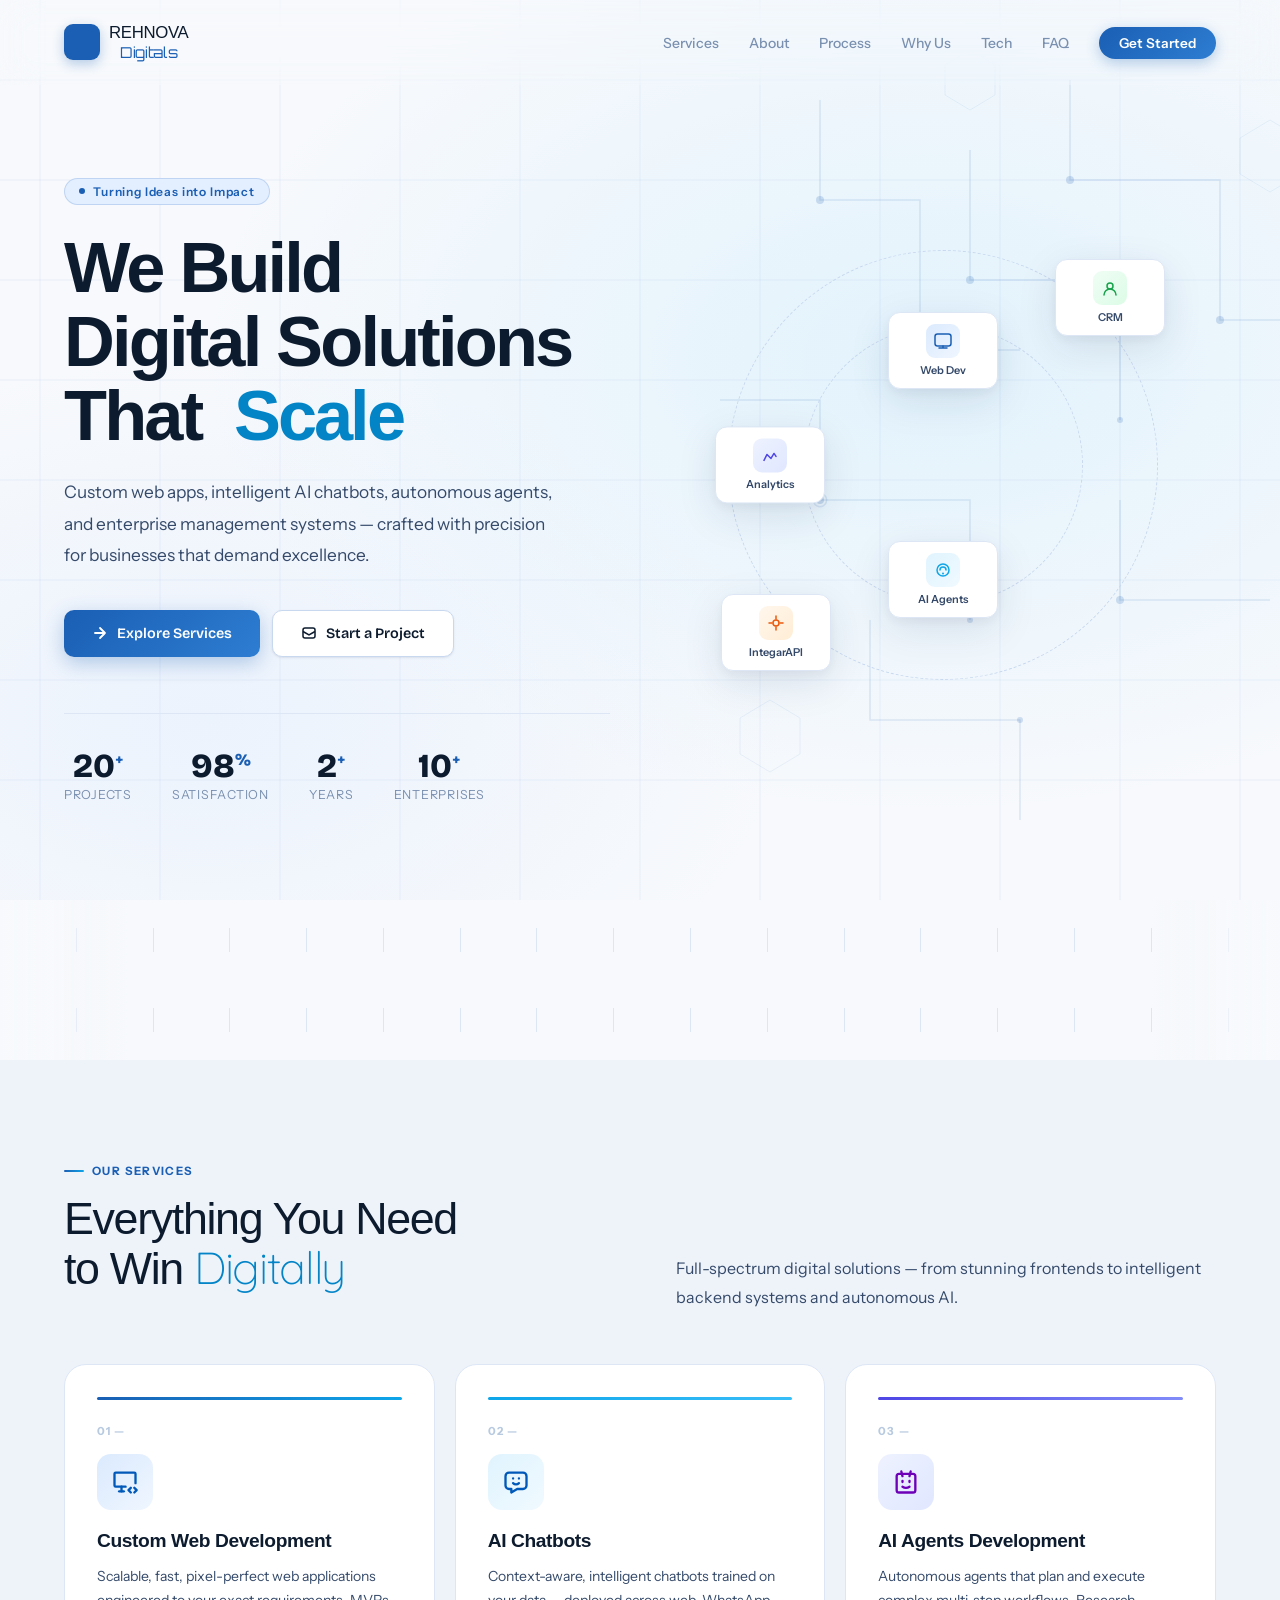
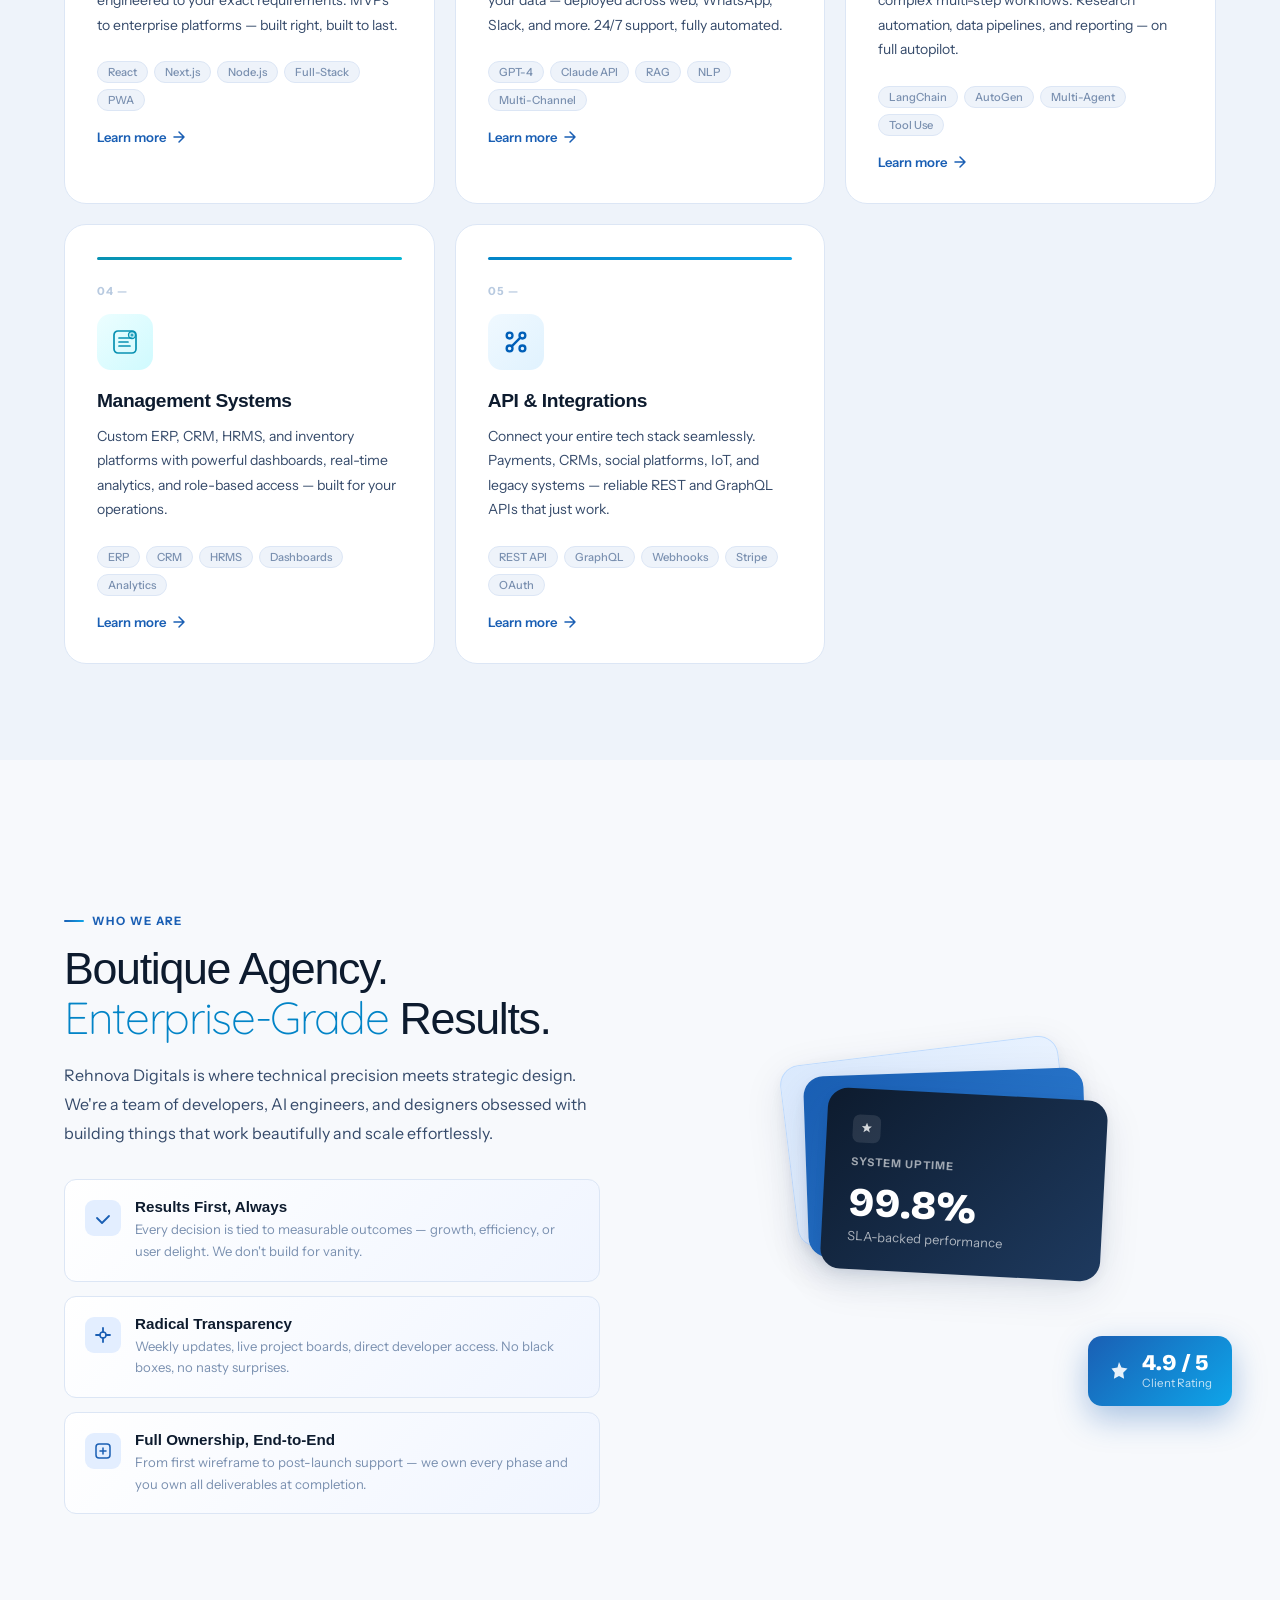
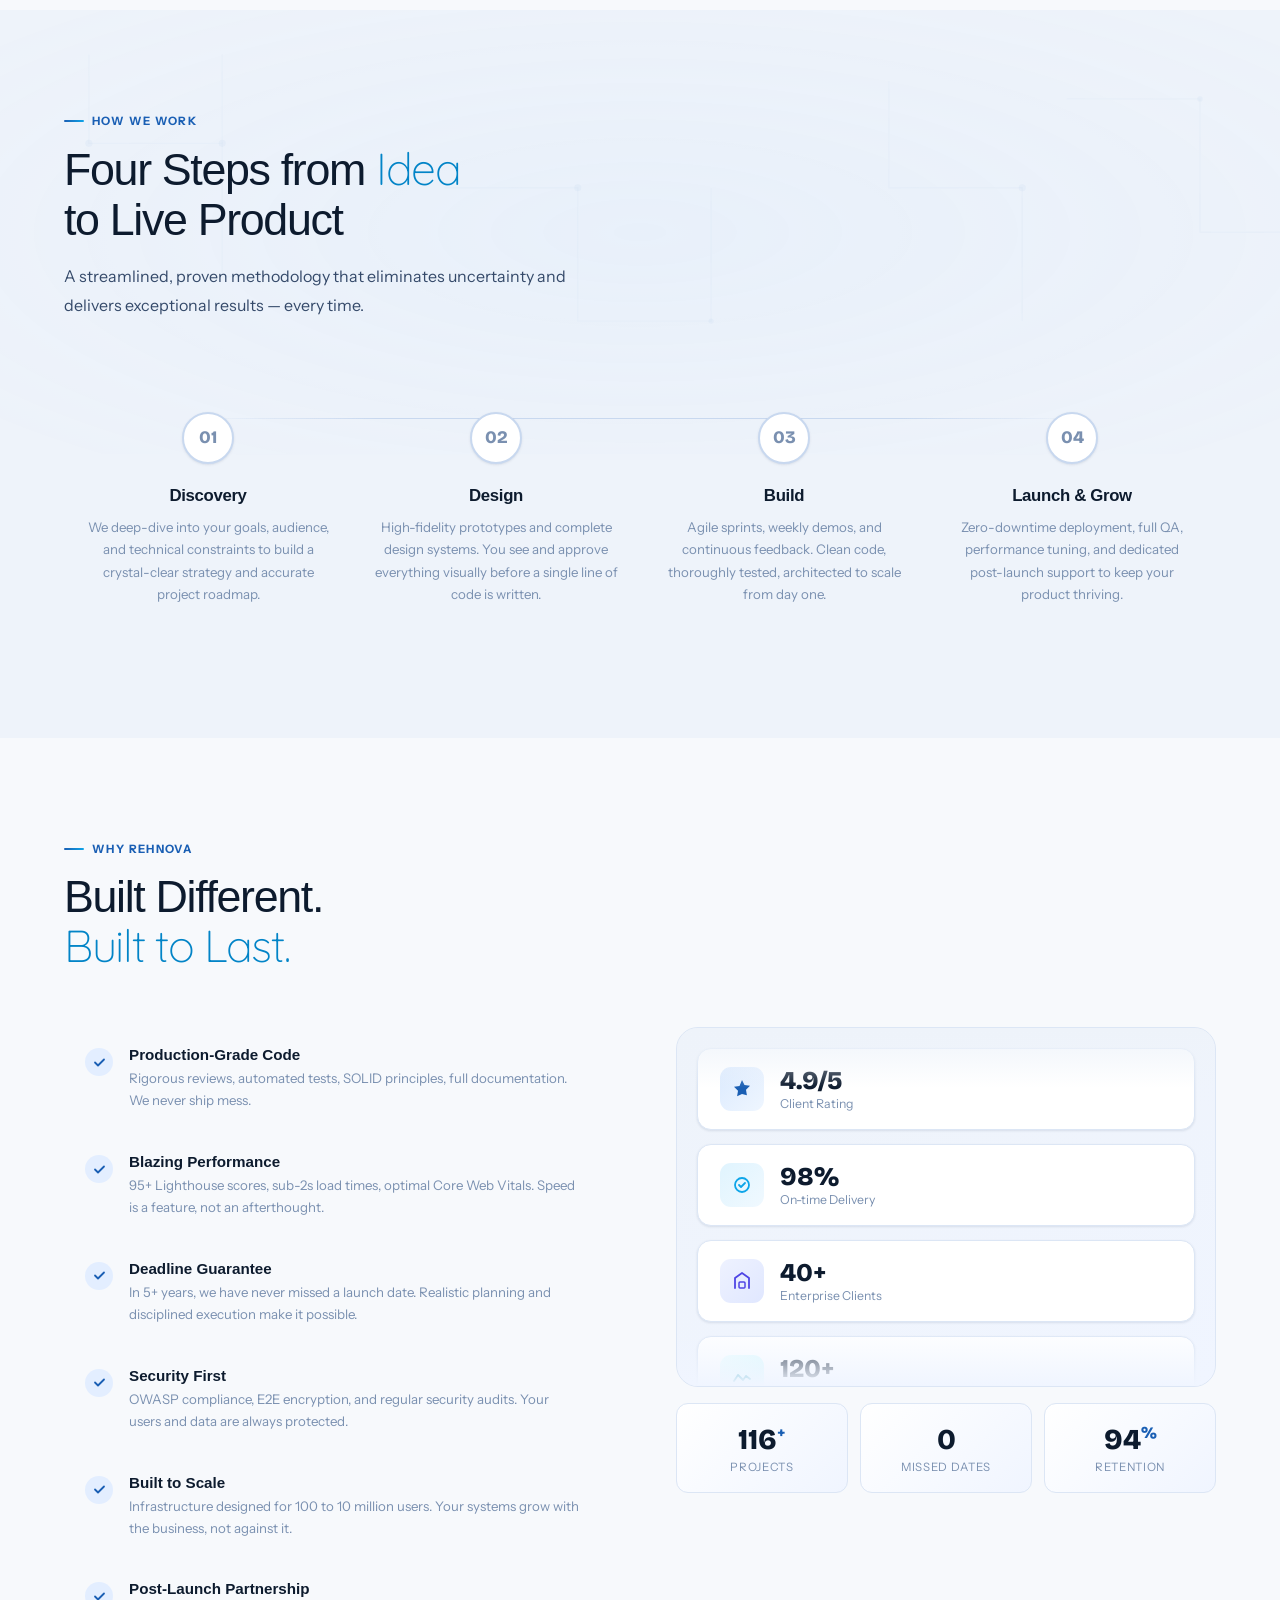
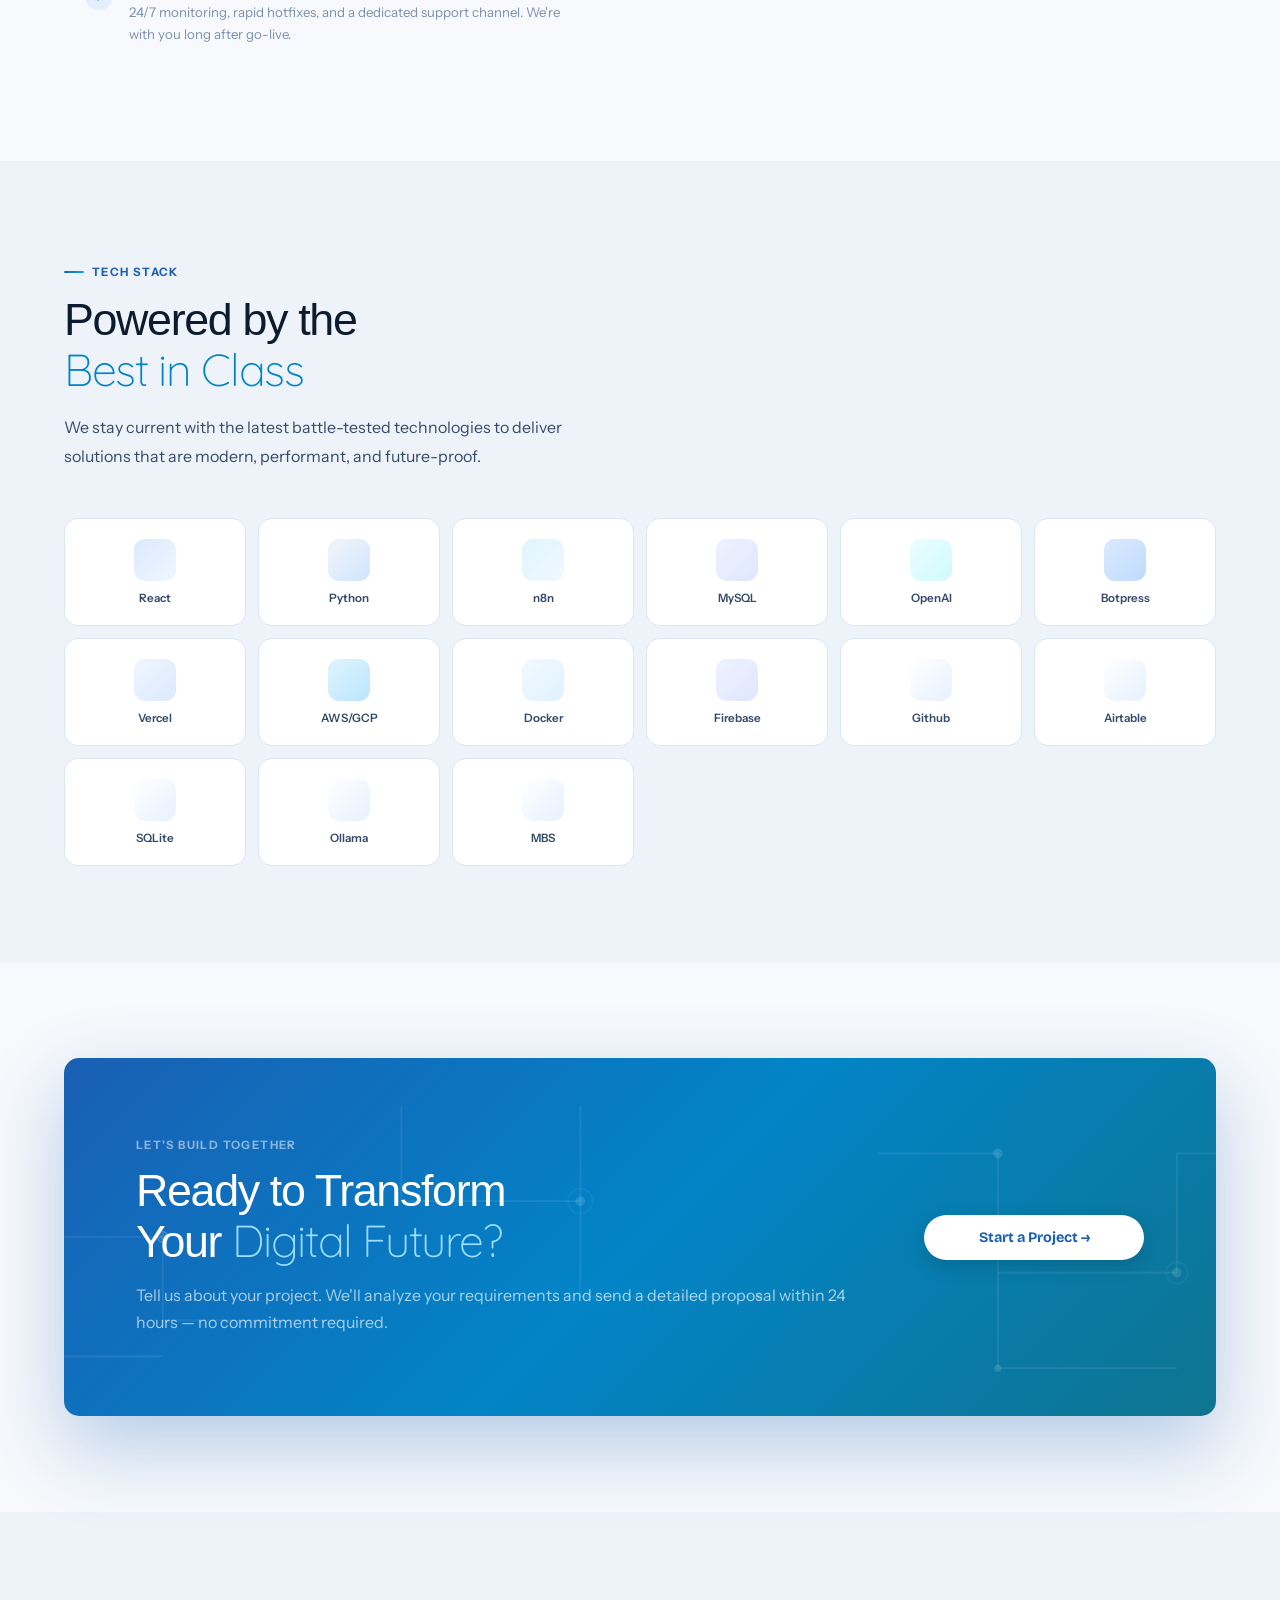
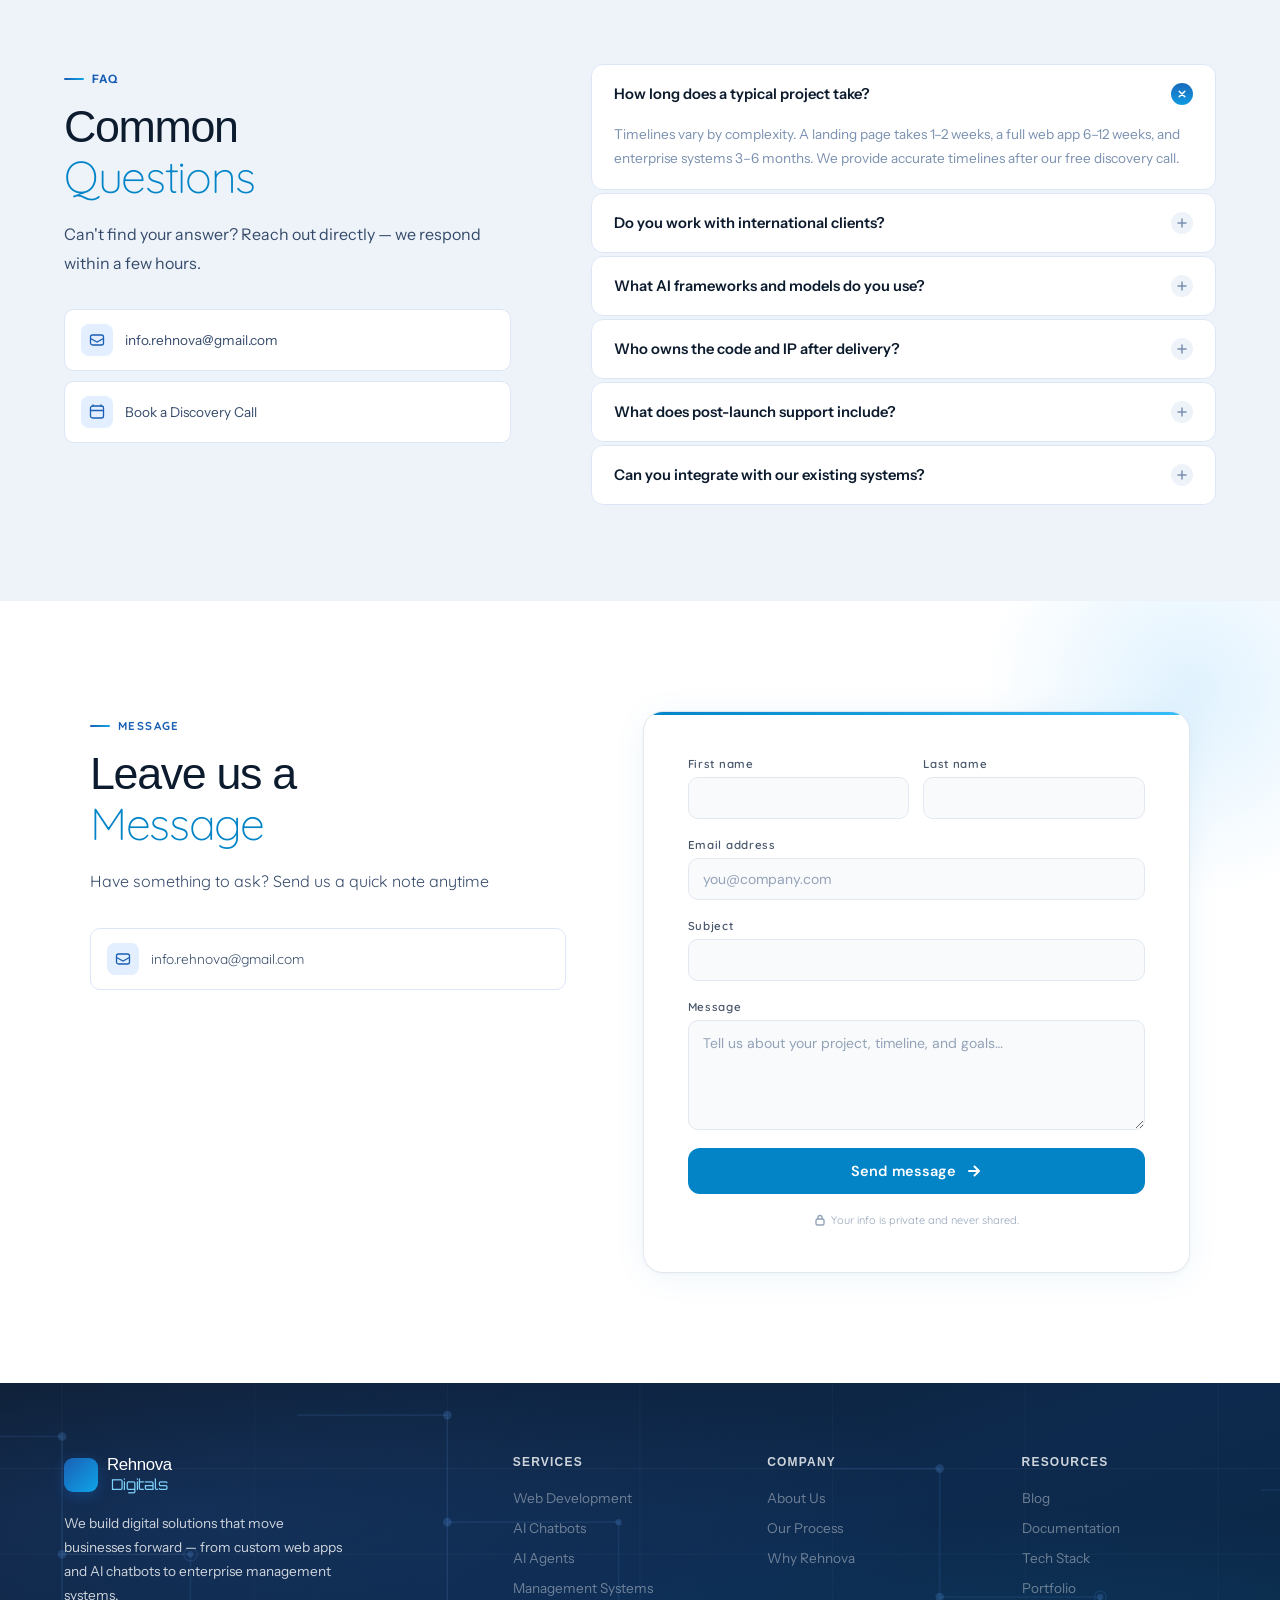
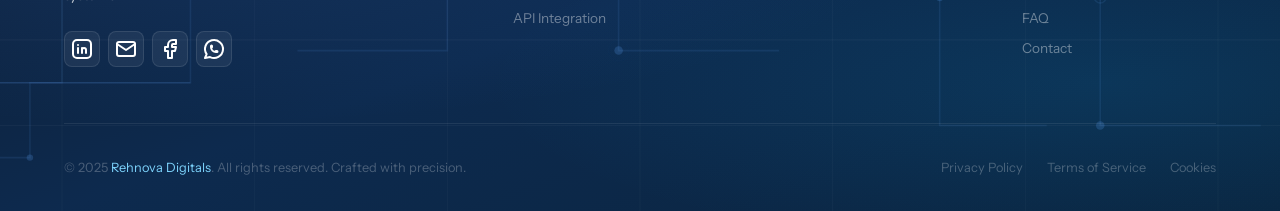
==== commit 4fb6895d: "worked" ====
--- a/index.html
+++ b/index.html
@@ -525,7 +525,7 @@
           platforms — built right, built to last.</p>
           <div class="svc-tags"><span class="s-tag">React</span><span class="s-tag">Next.js</span><span
             class="s-tag">Node.js</span><span class="s-tag">Full-Stack</span><span class="s-tag">PWA</span></div>
-            <a href="/web-development" class="svc-link">Learn more <svg width="14" height="14" viewBox="0 0 14 14" fill="none">
+            <a href="web-development.html" class="svc-link">Learn more <svg width="14" height="14" viewBox="0 0 14 14" fill="none">
               <path d="M2 7h10M7 2l5 5-5 5" stroke="currentColor" stroke-width="1.5" stroke-linecap="round"
               stroke-linejoin="round" />
             </svg></a>
@@ -543,7 +543,7 @@
           24/7 support, fully automated.</p>
         <div class="svc-tags"><span class="s-tag">GPT-4</span><span class="s-tag">Claude API</span><span
             class="s-tag">RAG</span><span class="s-tag">NLP</span><span class="s-tag">Multi-Channel</span></div>
-        <a href="/chatbots" class="svc-link">Learn more <svg width="14" height="14" viewBox="0 0 14 14" fill="none">
+        <a href="chatbots.html" class="svc-link">Learn more <svg width="14" height="14" viewBox="0 0 14 14" fill="none">
             <path d="M2 7h10M7 2l5 5-5 5" stroke="currentColor" stroke-width="1.5" stroke-linecap="round"
               stroke-linejoin="round" />
           </svg></a>
@@ -561,7 +561,7 @@
           and reporting — on full autopilot.</p>
         <div class="svc-tags"><span class="s-tag">LangChain</span><span class="s-tag">AutoGen</span><span
             class="s-tag">Multi-Agent</span><span class="s-tag">Tool Use</span></div>
-        <a href="/agents" class="svc-link">Learn more <svg width="14" height="14" viewBox="0 0 14 14" fill="none">
+        <a href="agents.html" class="svc-link">Learn more <svg width="14" height="14" viewBox="0 0 14 14" fill="none">
             <path d="M2 7h10M7 2l5 5-5 5" stroke="currentColor" stroke-width="1.5" stroke-linecap="round"
             stroke-linejoin="round" />
           </svg></a>
@@ -584,7 +584,7 @@
           access — built for your operations.</p>
         <div class="svc-tags"><span class="s-tag">ERP</span><span class="s-tag">CRM</span><span
             class="s-tag">HRMS</span><span class="s-tag">Dashboards</span><span class="s-tag">Analytics</span></div>
-        <a href="/management-sys" class="svc-link">Learn more <svg width="14" height="14" viewBox="0 0 14 14" fill="none">
+        <a href="management-sys.html" class="svc-link">Learn more <svg width="14" height="14" viewBox="0 0 14 14" fill="none">
             <path d="M2 7h10M7 2l5 5-5 5" stroke="currentColor" stroke-width="1.5" stroke-linecap="round"
               stroke-linejoin="round" />
           </svg></a>
@@ -602,7 +602,7 @@
           reliable REST and GraphQL APIs that just work.</p>
         <div class="svc-tags"><span class="s-tag">REST API</span><span class="s-tag">GraphQL</span><span
             class="s-tag">Webhooks</span><span class="s-tag">Stripe</span><span class="s-tag">OAuth</span></div>
-        <a href="/integrations" class="svc-link">Learn more <svg width="14" height="14" viewBox="0 0 14 14" fill="none">
+        <a href="integrations.html" class="svc-link">Learn more <svg width="14" height="14" viewBox="0 0 14 14" fill="none">
             <path d="M2 7h10M7 2l5 5-5 5" stroke="currentColor" stroke-width="1.5" stroke-linecap="round"
               stroke-linejoin="round" />
           </svg></a>
--- a/static/css/style.css
+++ b/static/css/style.css
@@ -632,7 +632,7 @@
     @keyframes slideUp {
       from {
         opacity: 0;
-        transform: translateY(22px)
+        transform: translateY(50px)
       }
 
       to {
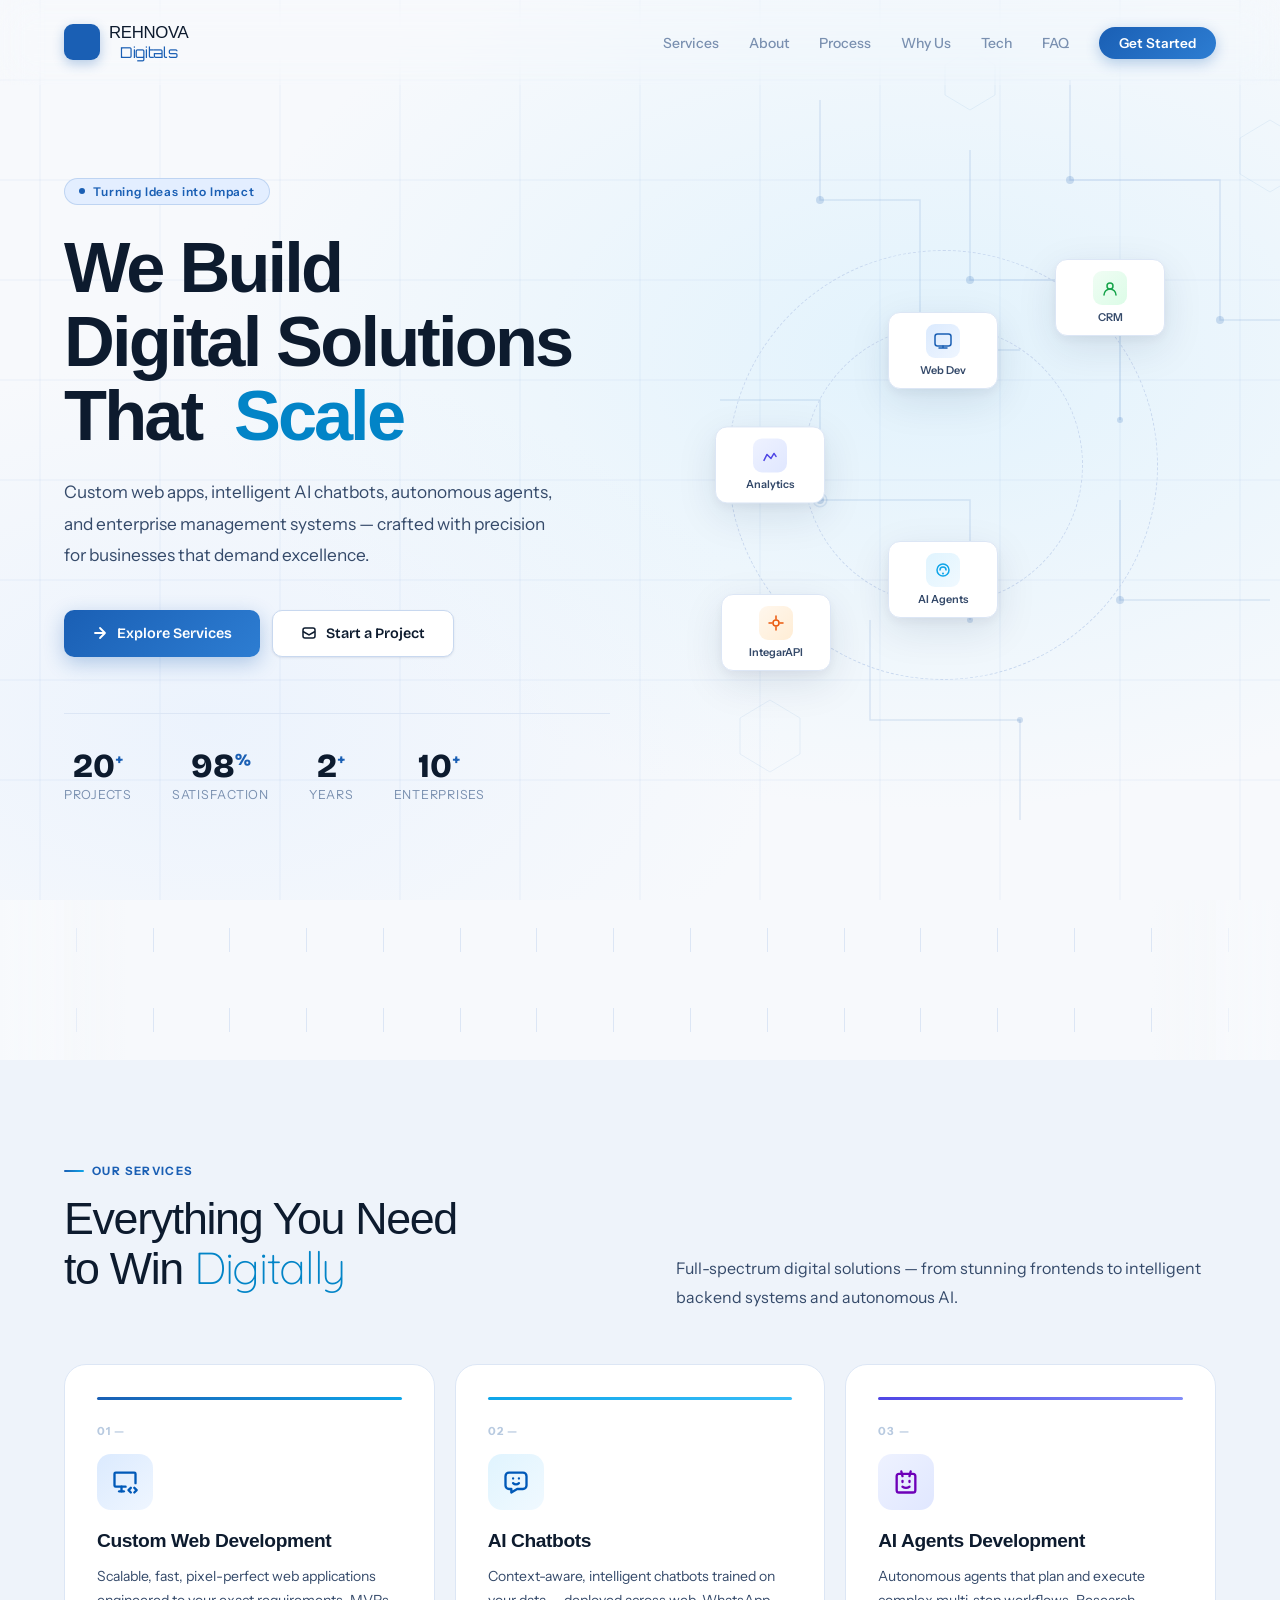
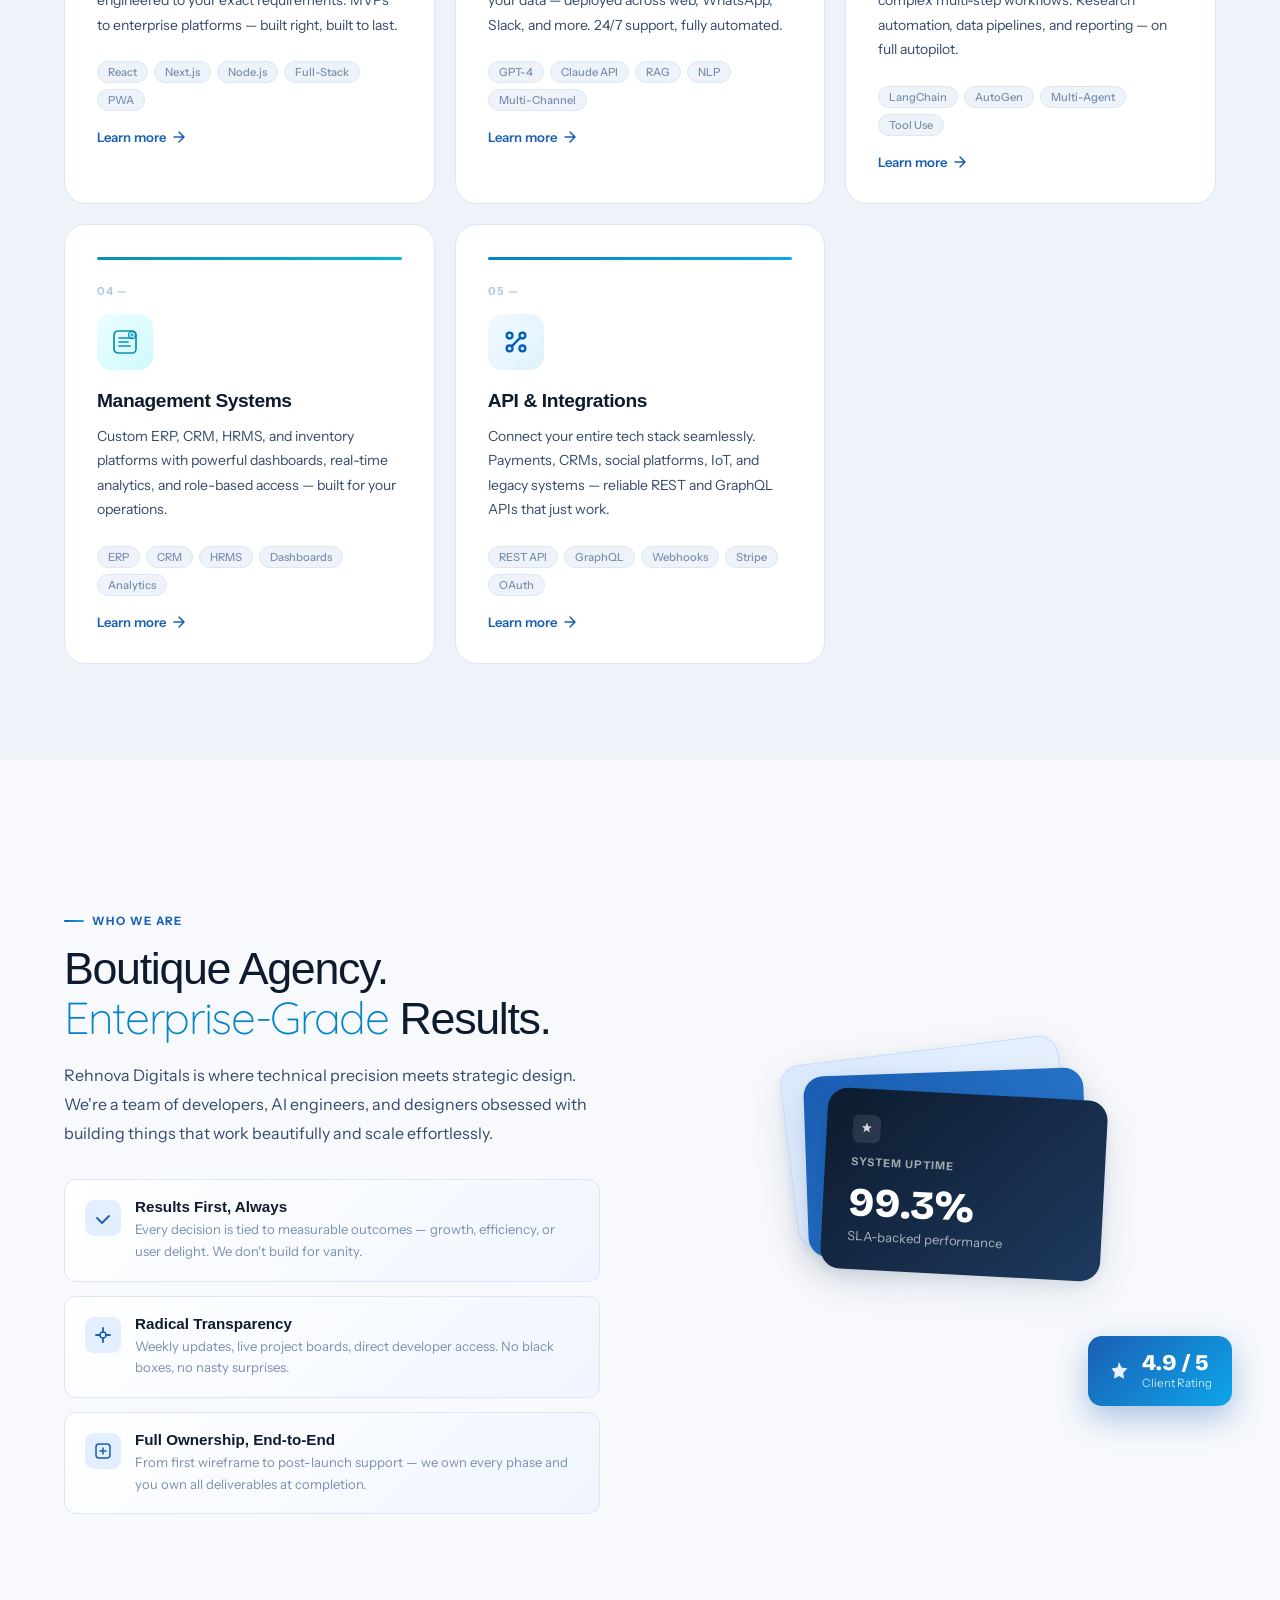
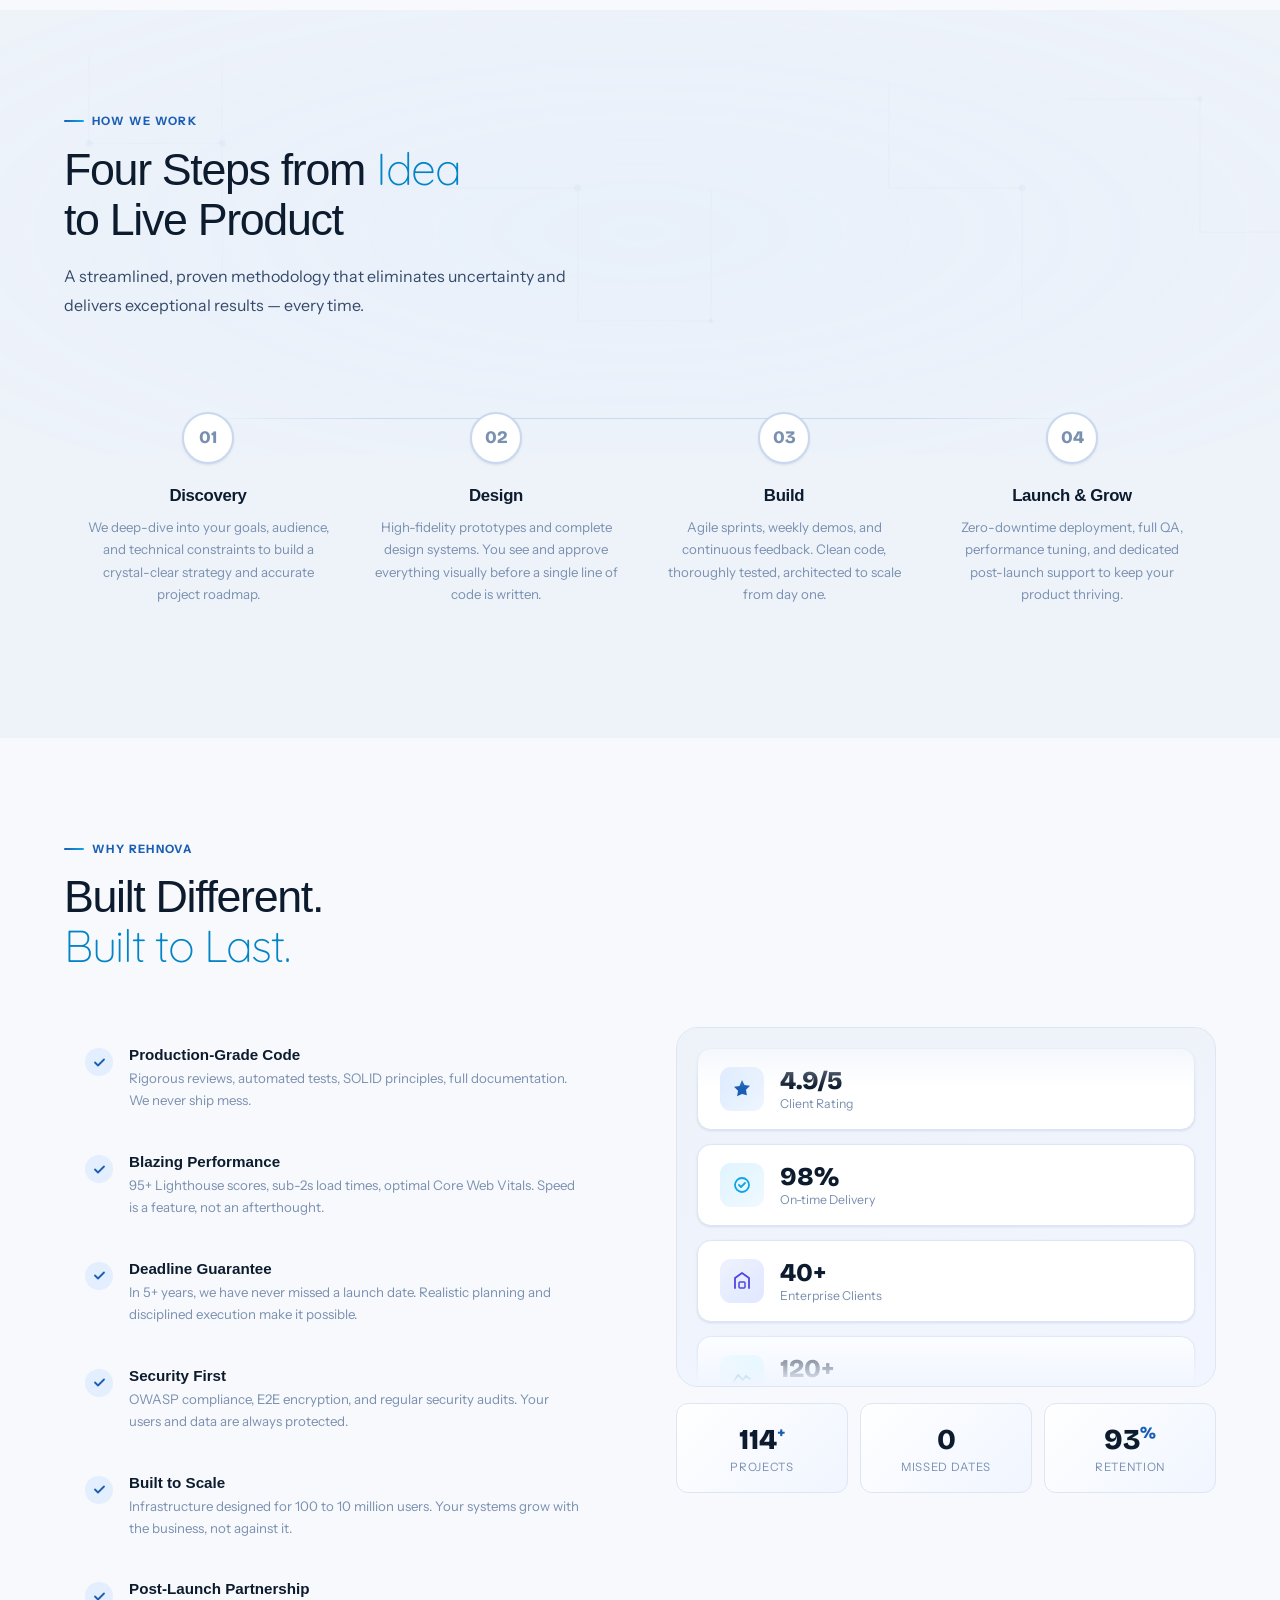
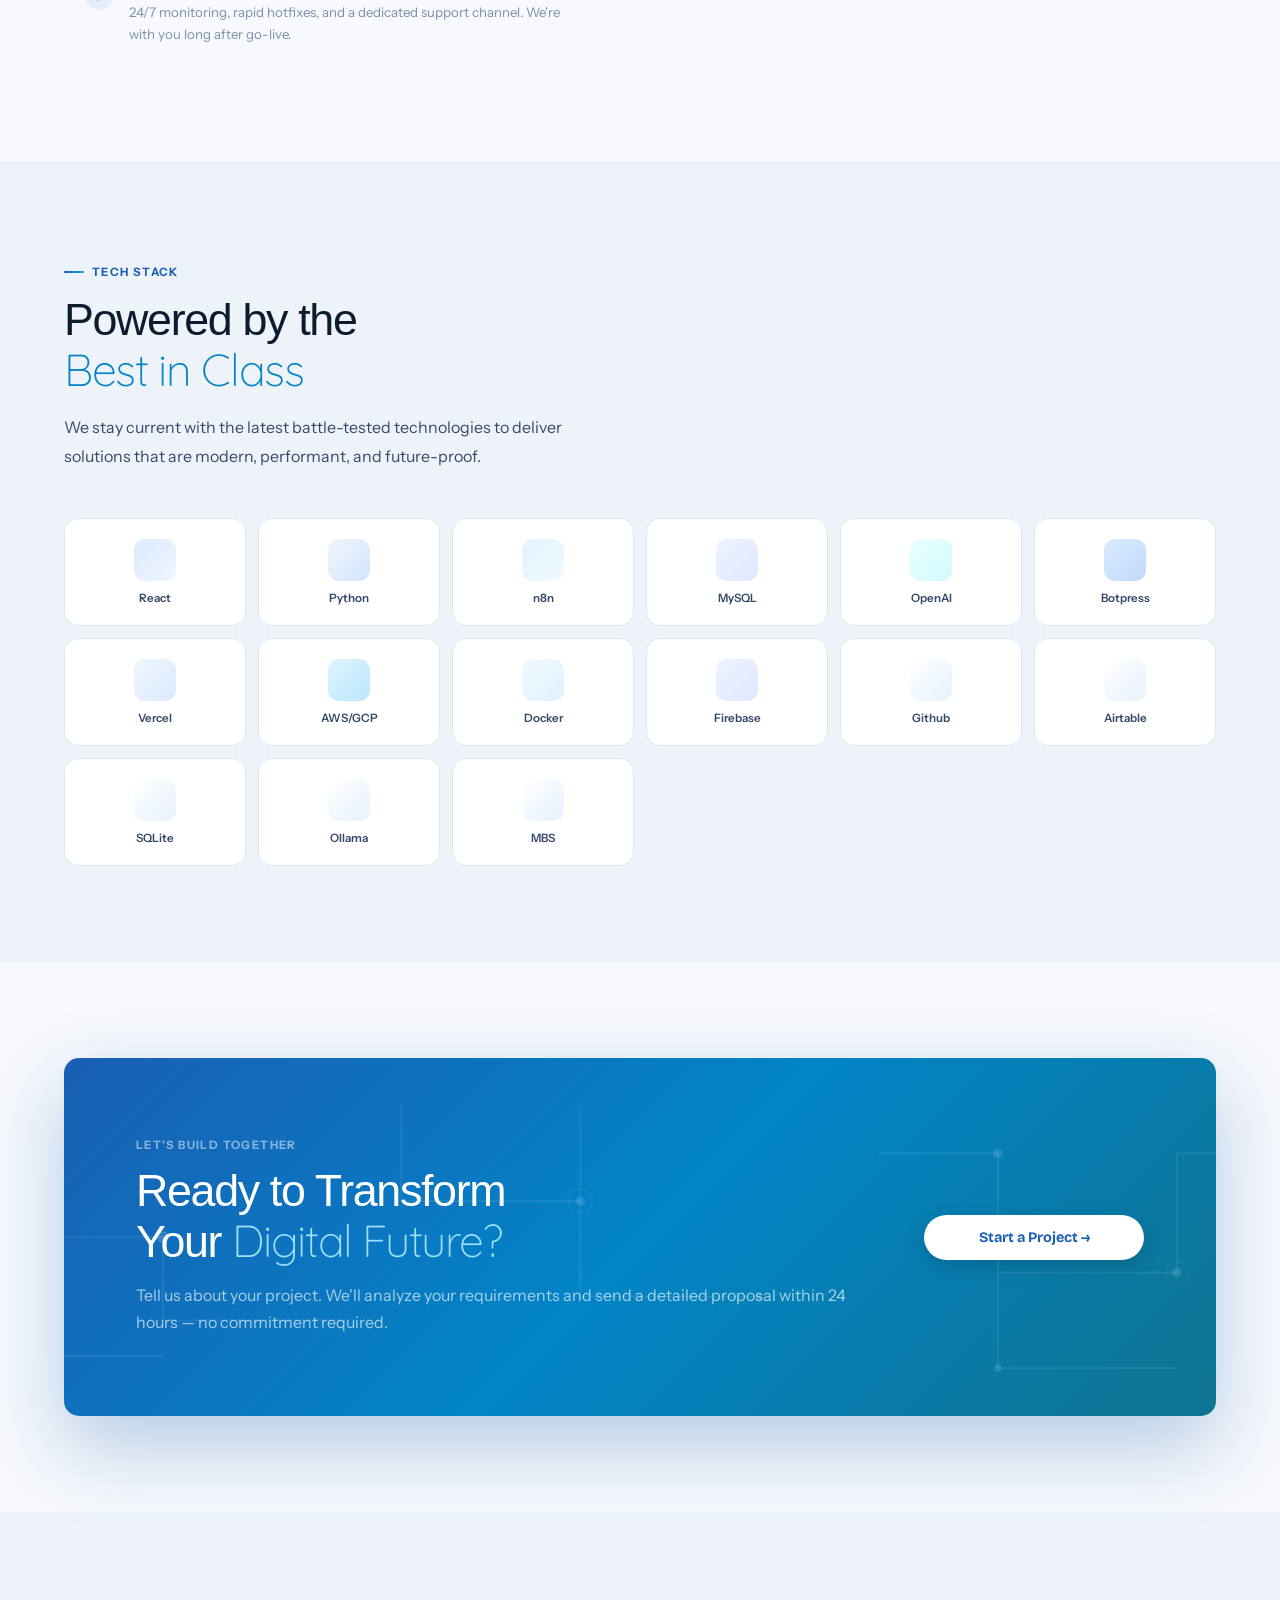
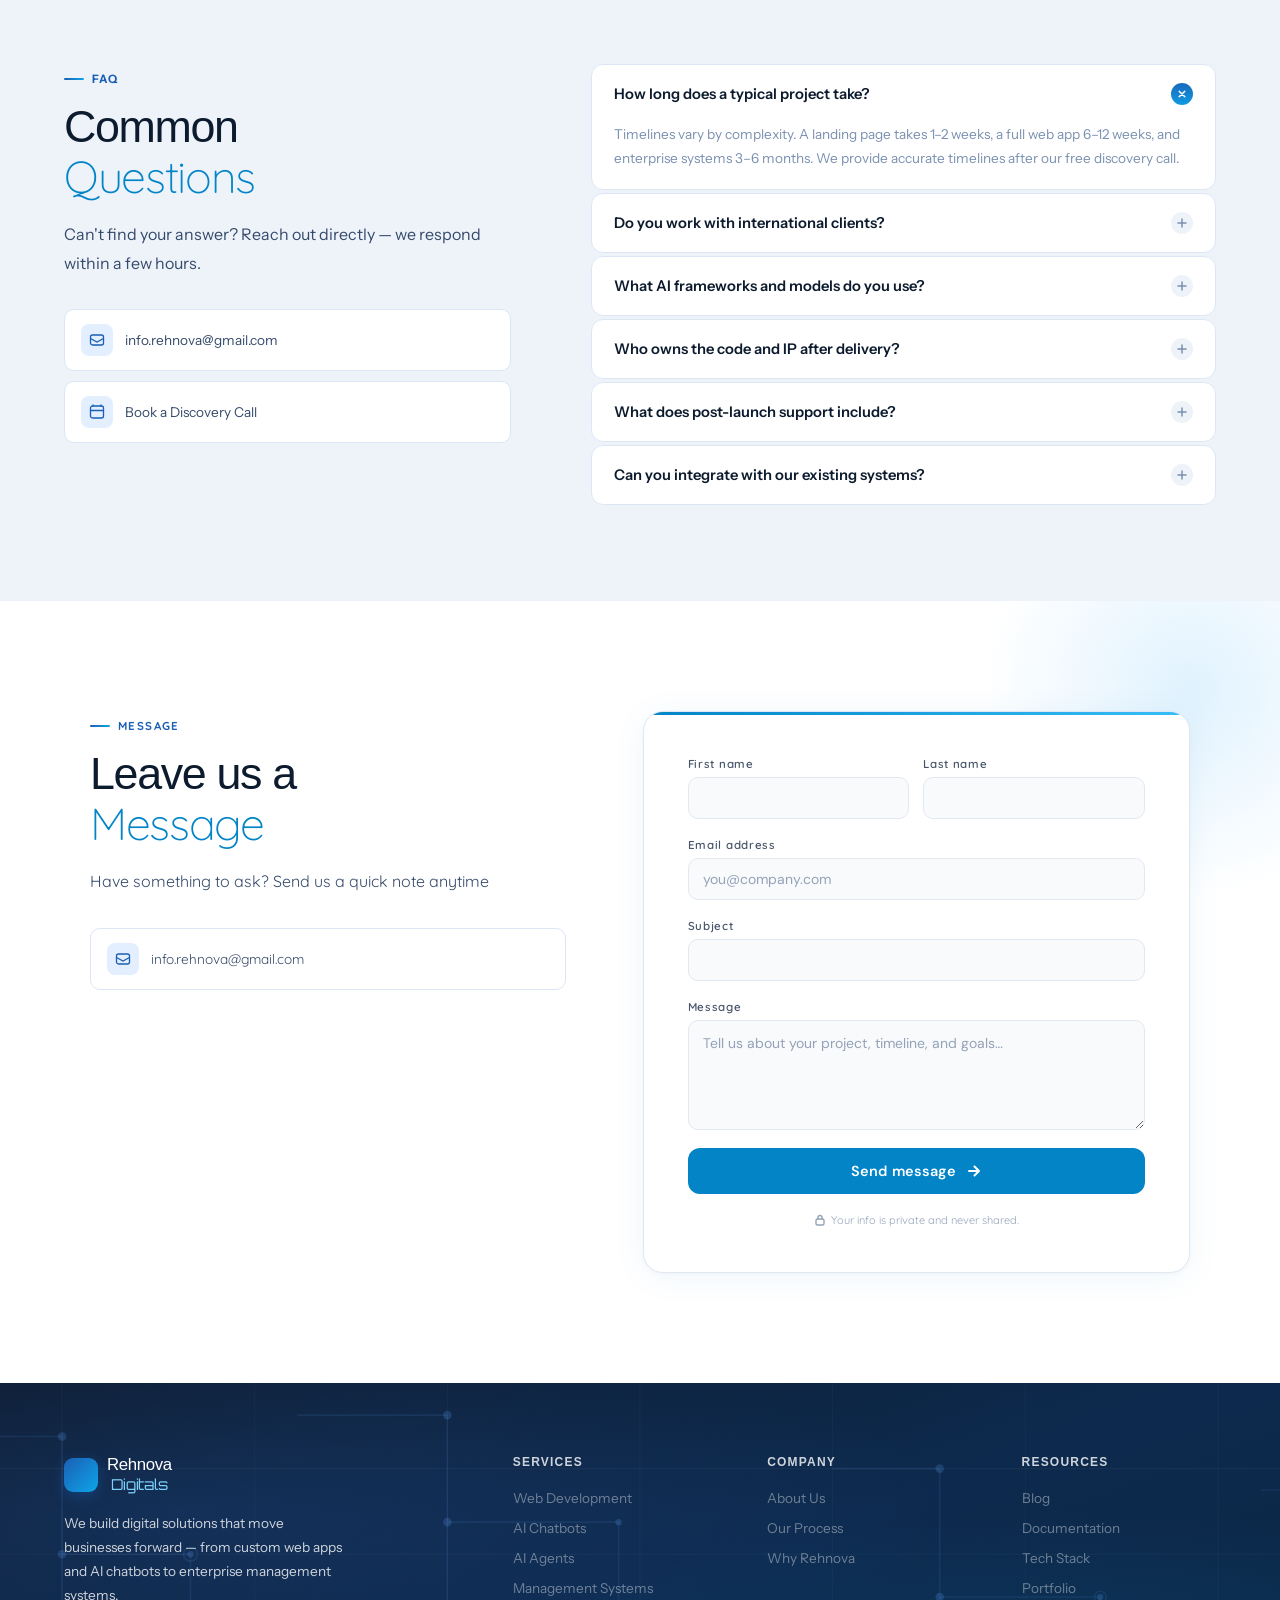
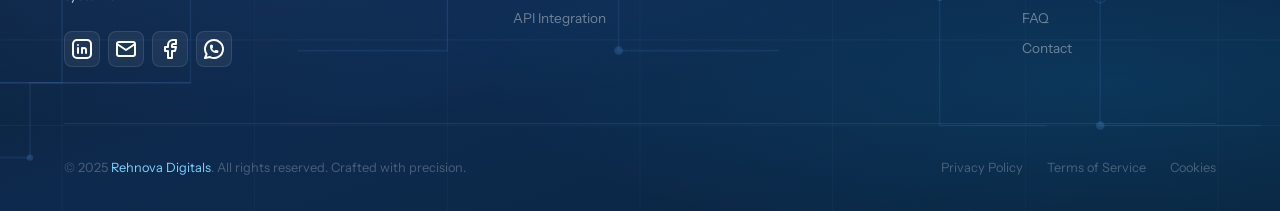
==== commit 076ac33a: "worked" ====
--- a/index.html
+++ b/index.html
@@ -525,7 +525,7 @@
           platforms — built right, built to last.</p>
           <div class="svc-tags"><span class="s-tag">React</span><span class="s-tag">Next.js</span><span
             class="s-tag">Node.js</span><span class="s-tag">Full-Stack</span><span class="s-tag">PWA</span></div>
-            <a href="web-development.html" class="svc-link">Learn more <svg width="14" height="14" viewBox="0 0 14 14" fill="none">
+            <a href="/web-development" class="svc-link">Learn more <svg width="14" height="14" viewBox="0 0 14 14" fill="none">
               <path d="M2 7h10M7 2l5 5-5 5" stroke="currentColor" stroke-width="1.5" stroke-linecap="round"
               stroke-linejoin="round" />
             </svg></a>
@@ -543,7 +543,7 @@
           24/7 support, fully automated.</p>
         <div class="svc-tags"><span class="s-tag">GPT-4</span><span class="s-tag">Claude API</span><span
             class="s-tag">RAG</span><span class="s-tag">NLP</span><span class="s-tag">Multi-Channel</span></div>
-        <a href="chatbots.html" class="svc-link">Learn more <svg width="14" height="14" viewBox="0 0 14 14" fill="none">
+        <a href="/chatbots" class="svc-link">Learn more <svg width="14" height="14" viewBox="0 0 14 14" fill="none">
             <path d="M2 7h10M7 2l5 5-5 5" stroke="currentColor" stroke-width="1.5" stroke-linecap="round"
               stroke-linejoin="round" />
           </svg></a>
@@ -561,7 +561,7 @@
           and reporting — on full autopilot.</p>
         <div class="svc-tags"><span class="s-tag">LangChain</span><span class="s-tag">AutoGen</span><span
             class="s-tag">Multi-Agent</span><span class="s-tag">Tool Use</span></div>
-        <a href="agents.html" class="svc-link">Learn more <svg width="14" height="14" viewBox="0 0 14 14" fill="none">
+        <a href="/agents" class="svc-link">Learn more <svg width="14" height="14" viewBox="0 0 14 14" fill="none">
             <path d="M2 7h10M7 2l5 5-5 5" stroke="currentColor" stroke-width="1.5" stroke-linecap="round"
             stroke-linejoin="round" />
           </svg></a>
@@ -584,7 +584,7 @@
           access — built for your operations.</p>
         <div class="svc-tags"><span class="s-tag">ERP</span><span class="s-tag">CRM</span><span
             class="s-tag">HRMS</span><span class="s-tag">Dashboards</span><span class="s-tag">Analytics</span></div>
-        <a href="management-sys.html" class="svc-link">Learn more <svg width="14" height="14" viewBox="0 0 14 14" fill="none">
+        <a href="/management-sys" class="svc-link">Learn more <svg width="14" height="14" viewBox="0 0 14 14" fill="none">
             <path d="M2 7h10M7 2l5 5-5 5" stroke="currentColor" stroke-width="1.5" stroke-linecap="round"
               stroke-linejoin="round" />
           </svg></a>
@@ -602,7 +602,7 @@
           reliable REST and GraphQL APIs that just work.</p>
         <div class="svc-tags"><span class="s-tag">REST API</span><span class="s-tag">GraphQL</span><span
             class="s-tag">Webhooks</span><span class="s-tag">Stripe</span><span class="s-tag">OAuth</span></div>
-        <a href="integrations.html" class="svc-link">Learn more <svg width="14" height="14" viewBox="0 0 14 14" fill="none">
+        <a href="/integrations" class="svc-link">Learn more <svg width="14" height="14" viewBox="0 0 14 14" fill="none">
             <path d="M2 7h10M7 2l5 5-5 5" stroke="currentColor" stroke-width="1.5" stroke-linecap="round"
               stroke-linejoin="round" />
           </svg></a>
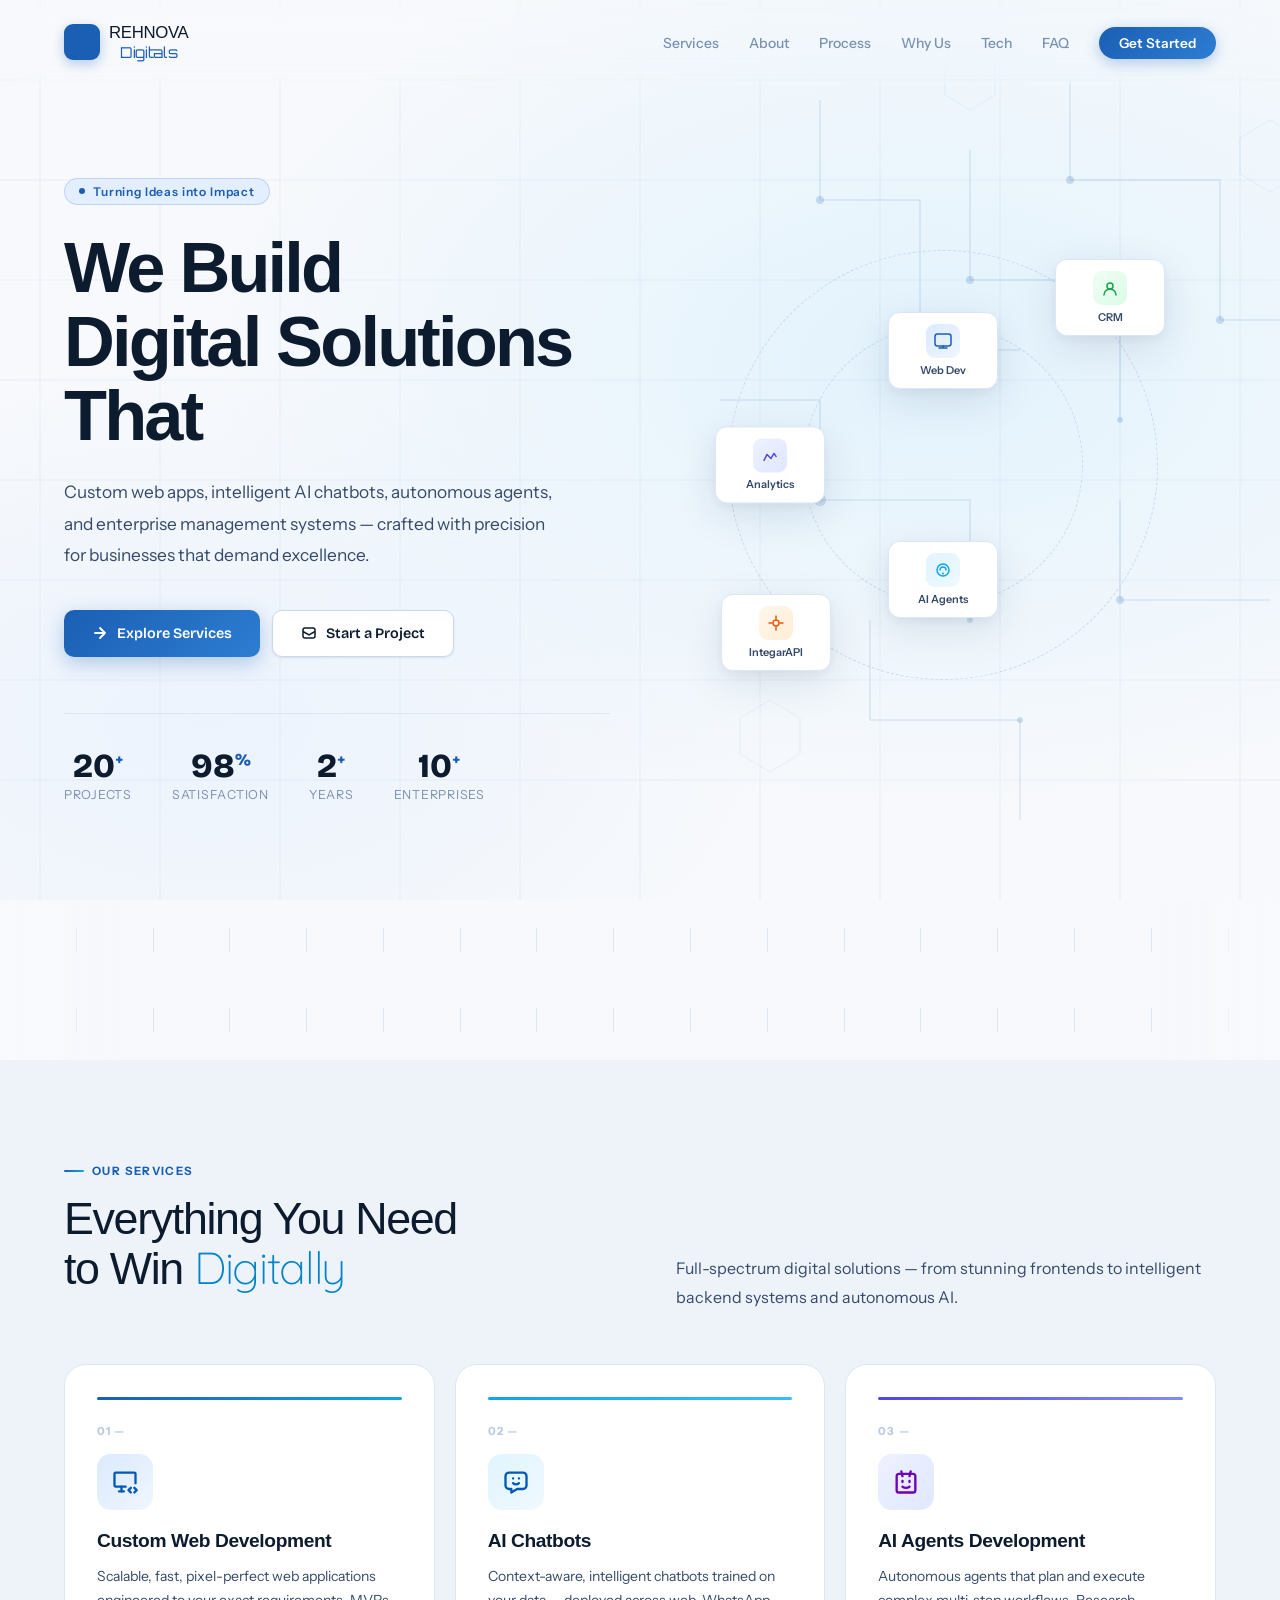
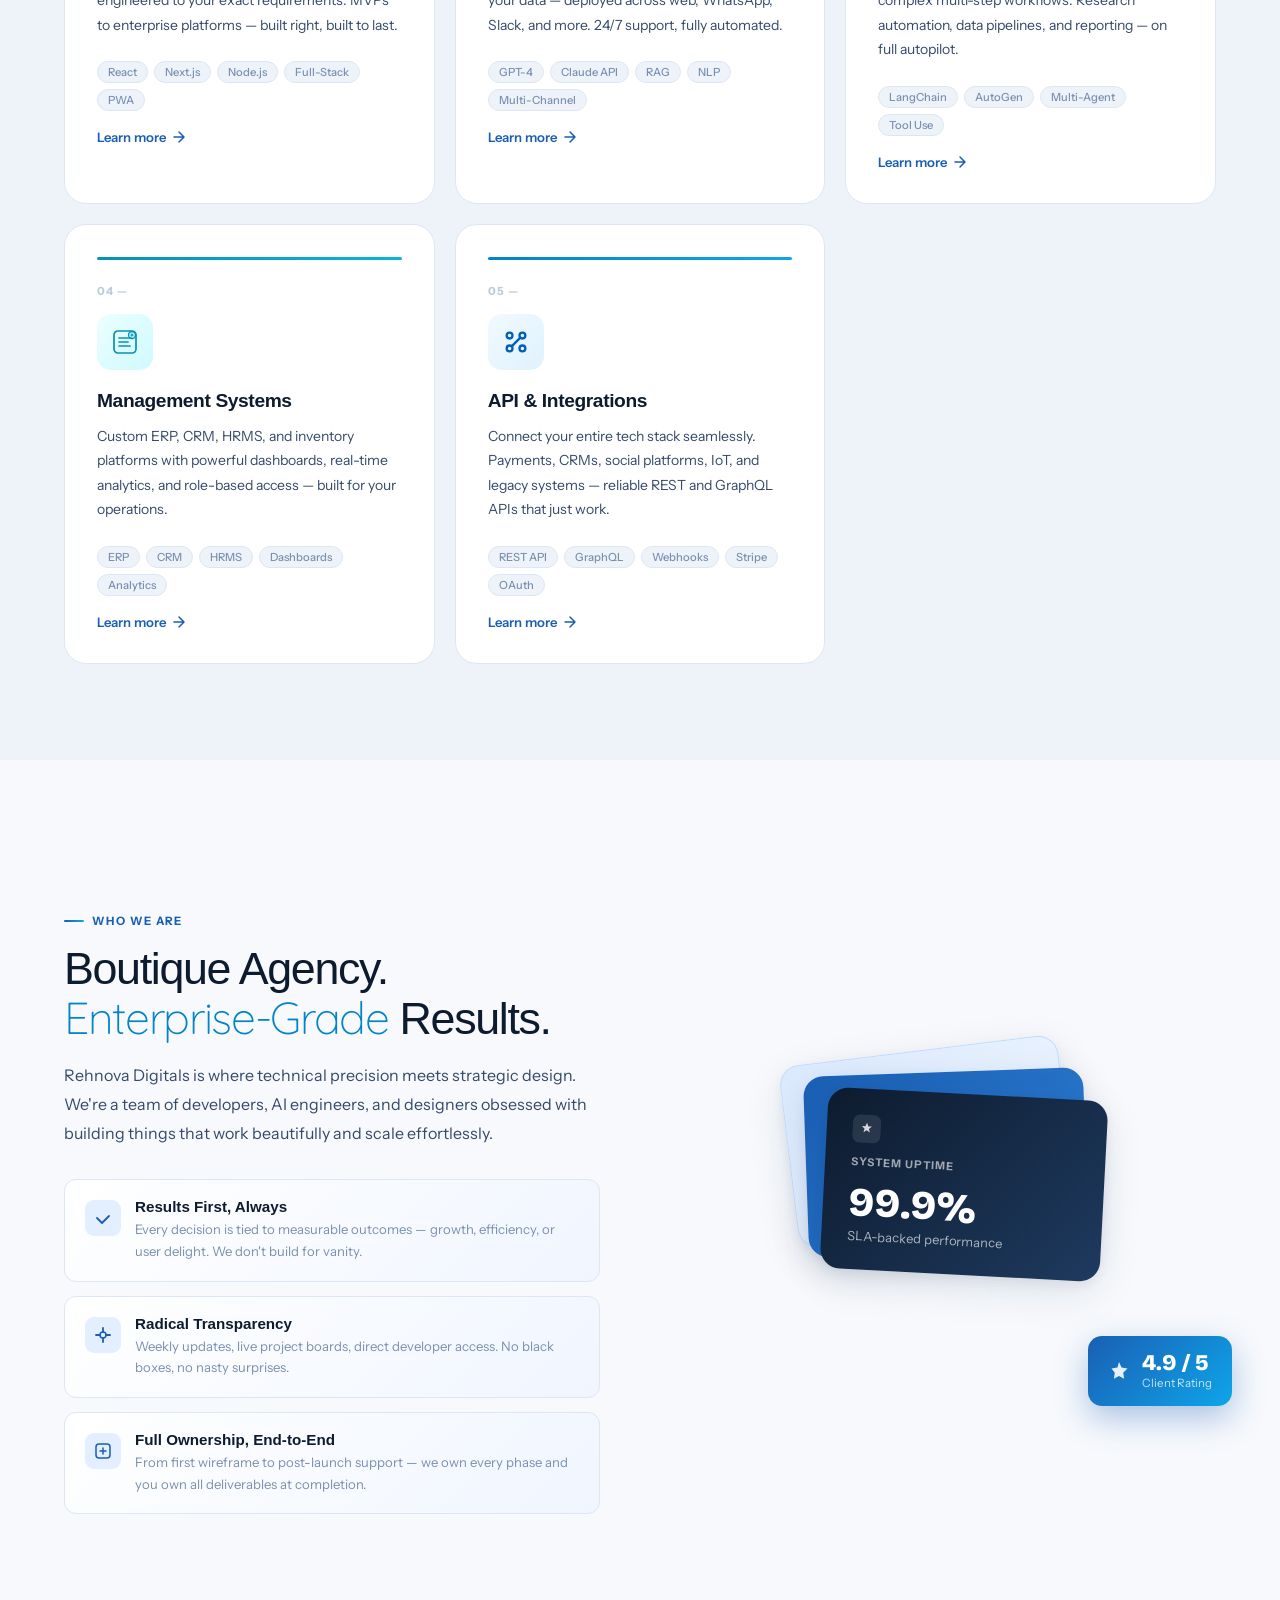
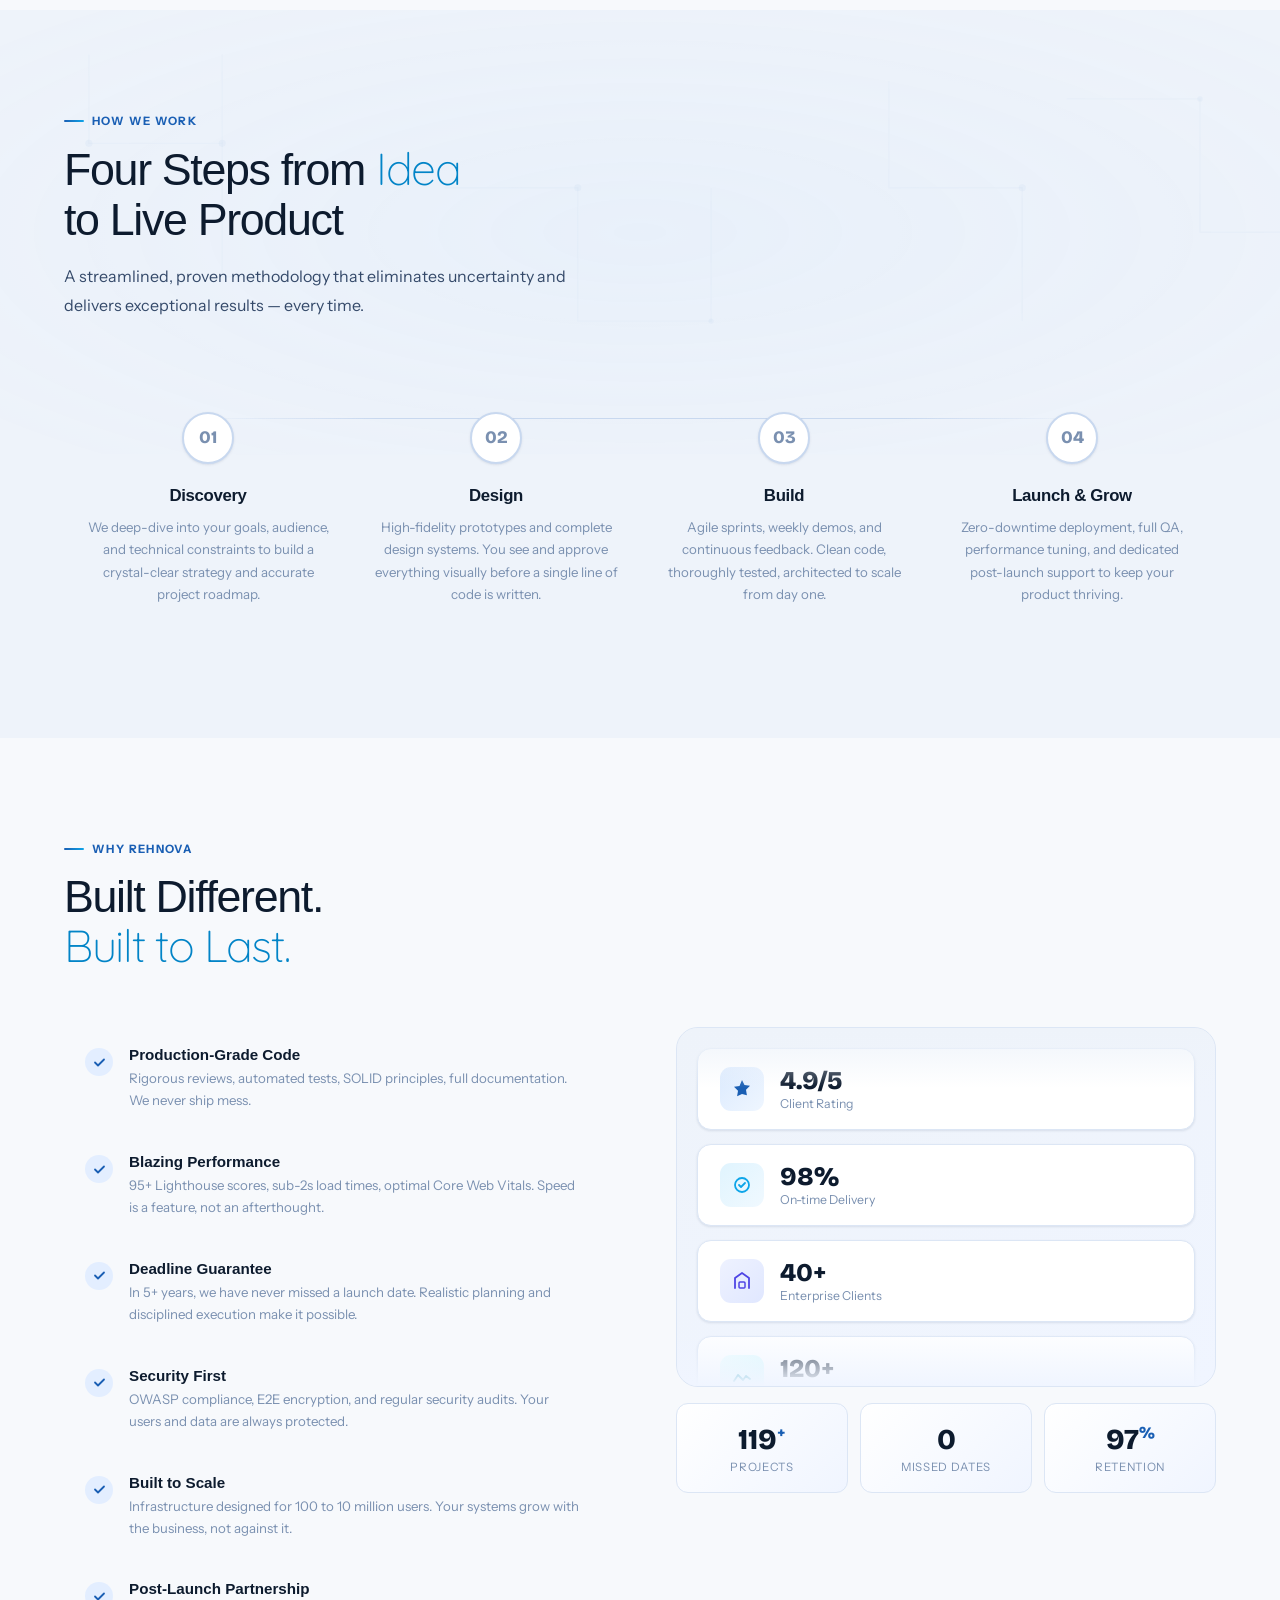
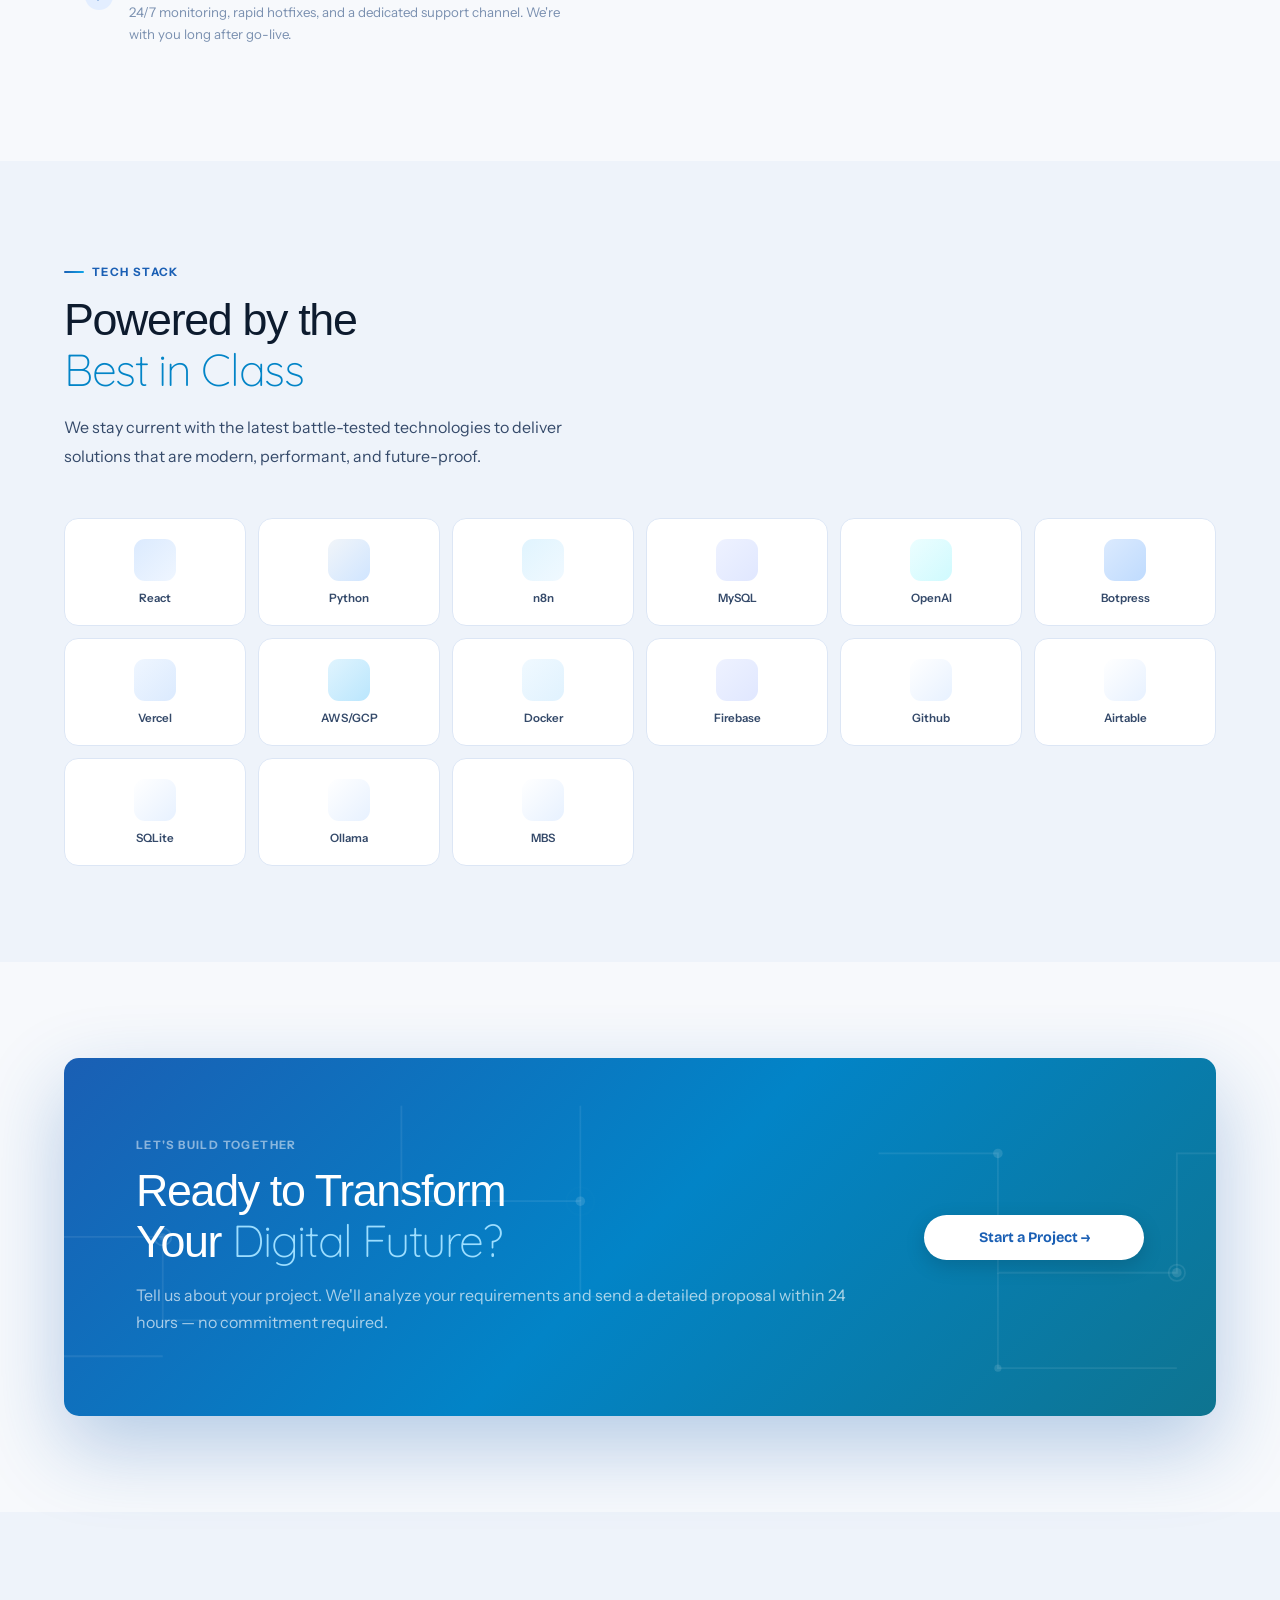
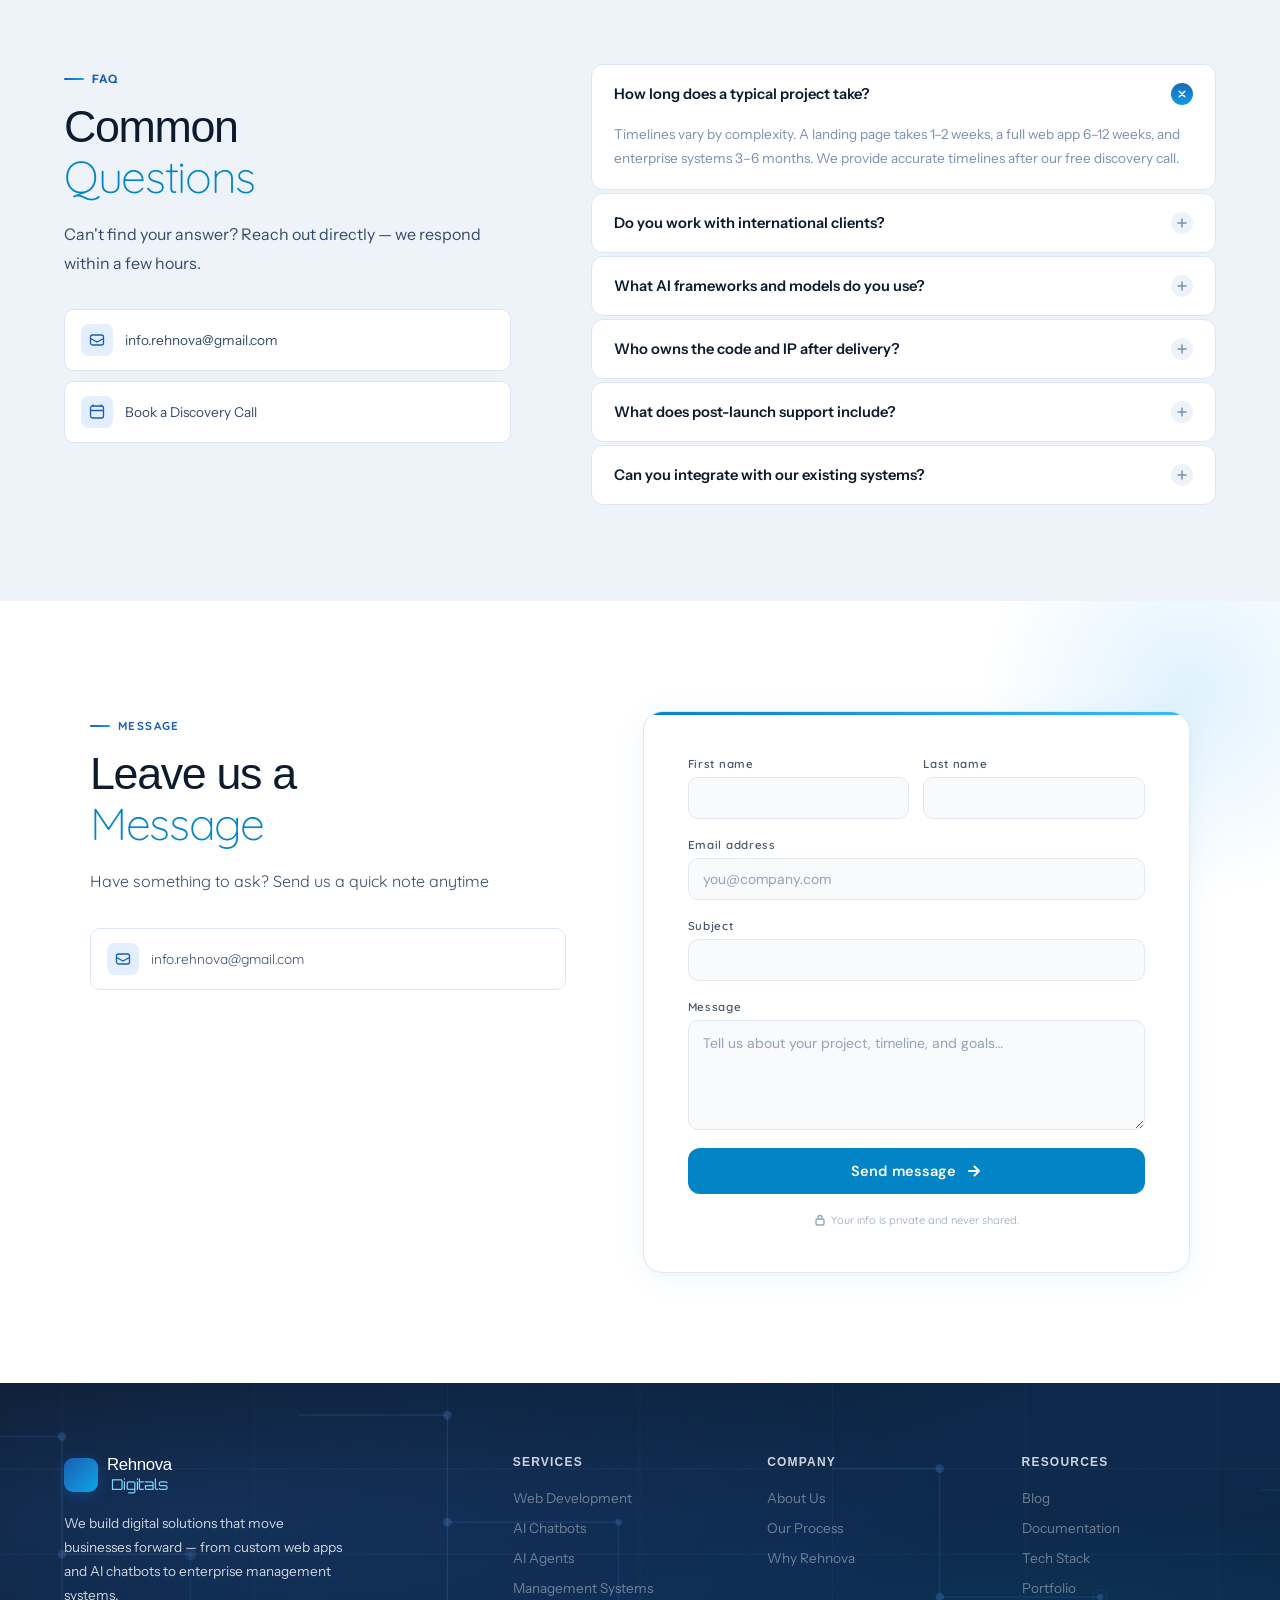
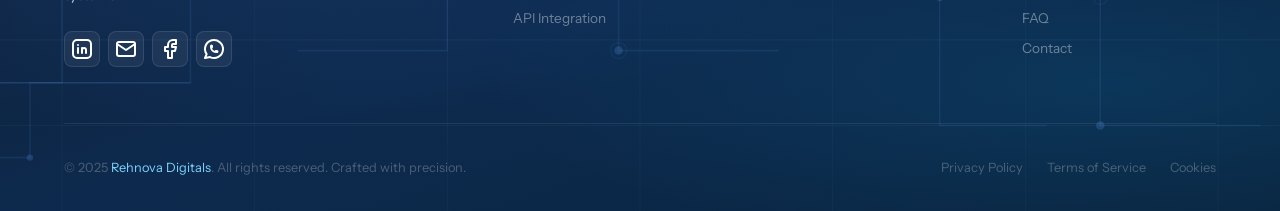
==== commit 6a024ab5: "worked" ====
--- a/index.html
+++ b/index.html
@@ -18,7 +18,7 @@
 
   <!-- NAVBAR -->
   <nav id="navbar">
-    <a href="/home" class="nav-logo">
+    <a href="/" class="nav-logo">
       <div class="nav-logo-mark">
         <img src="https://res.cloudinary.com/dhcayqpqr/image/upload/v1773966188/20260320_052132_0000_evrmup.png" style="height: 50px;" alt="">
       </div>
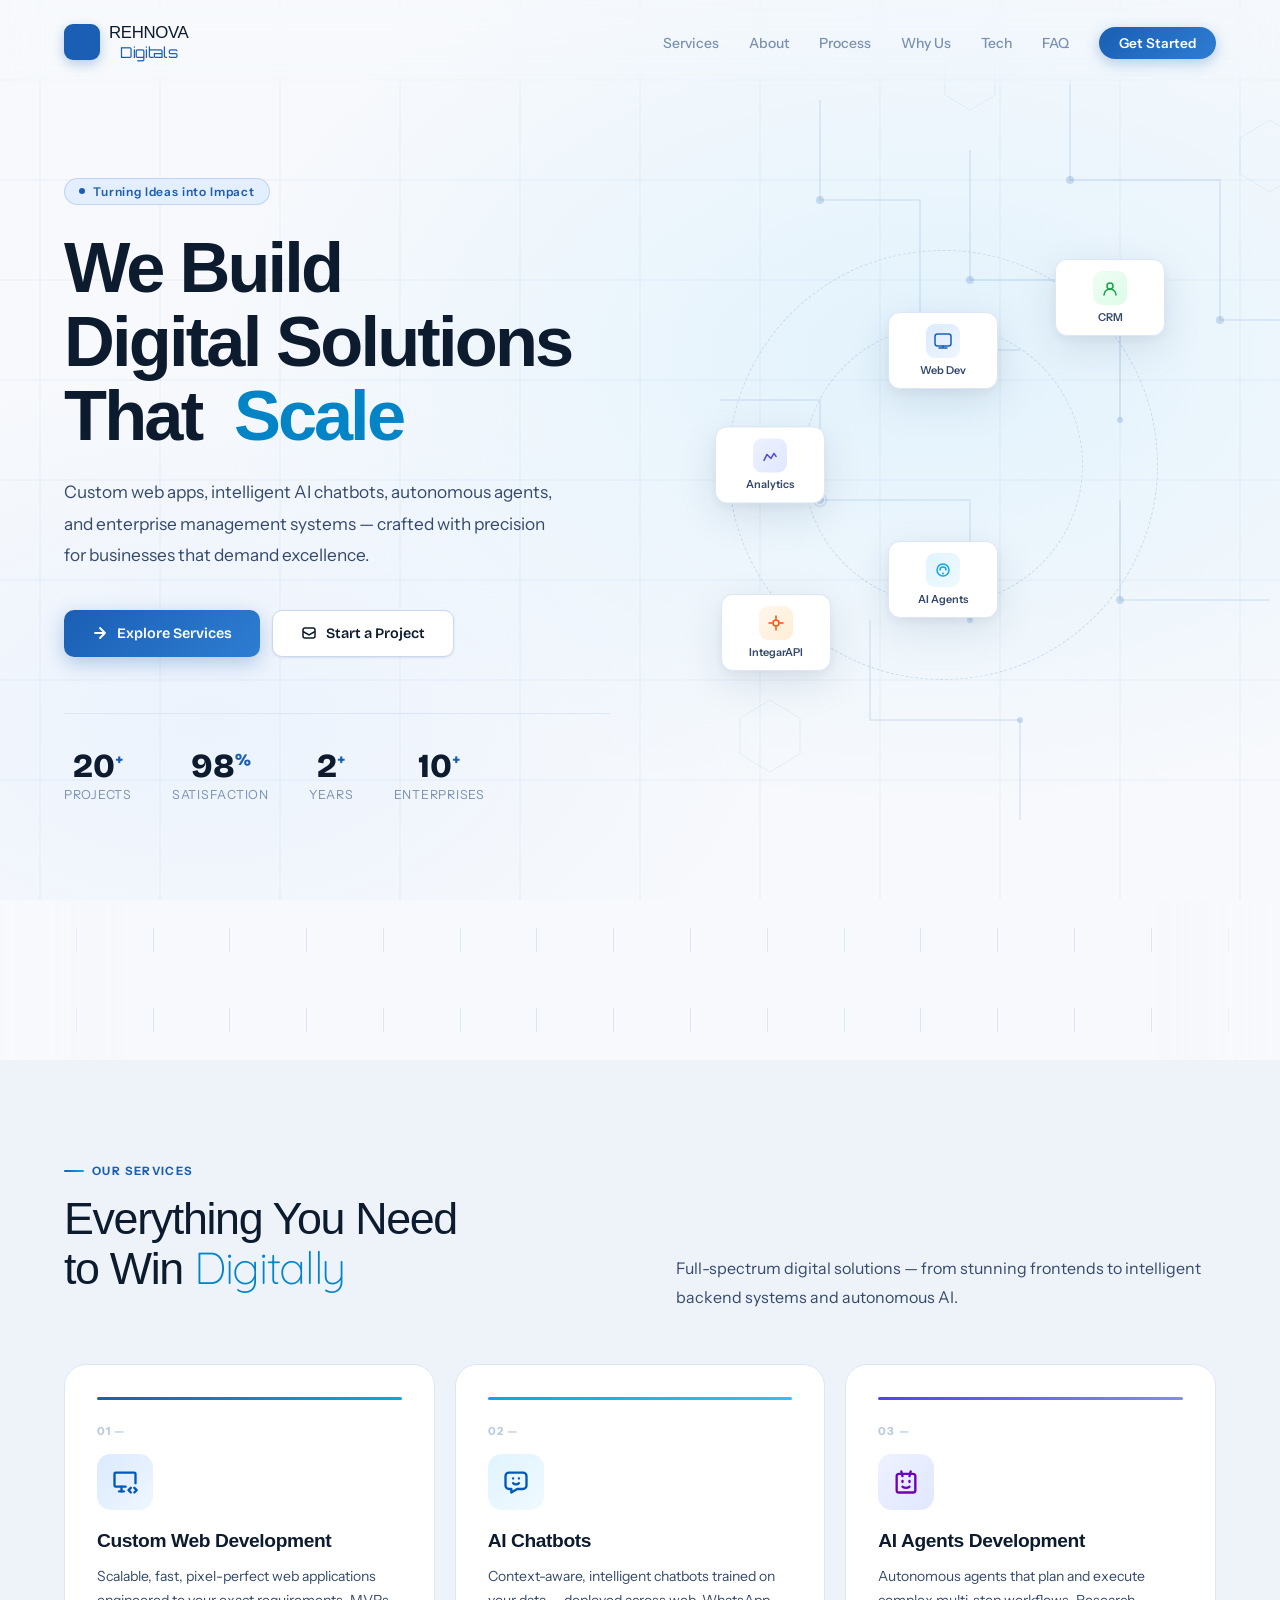
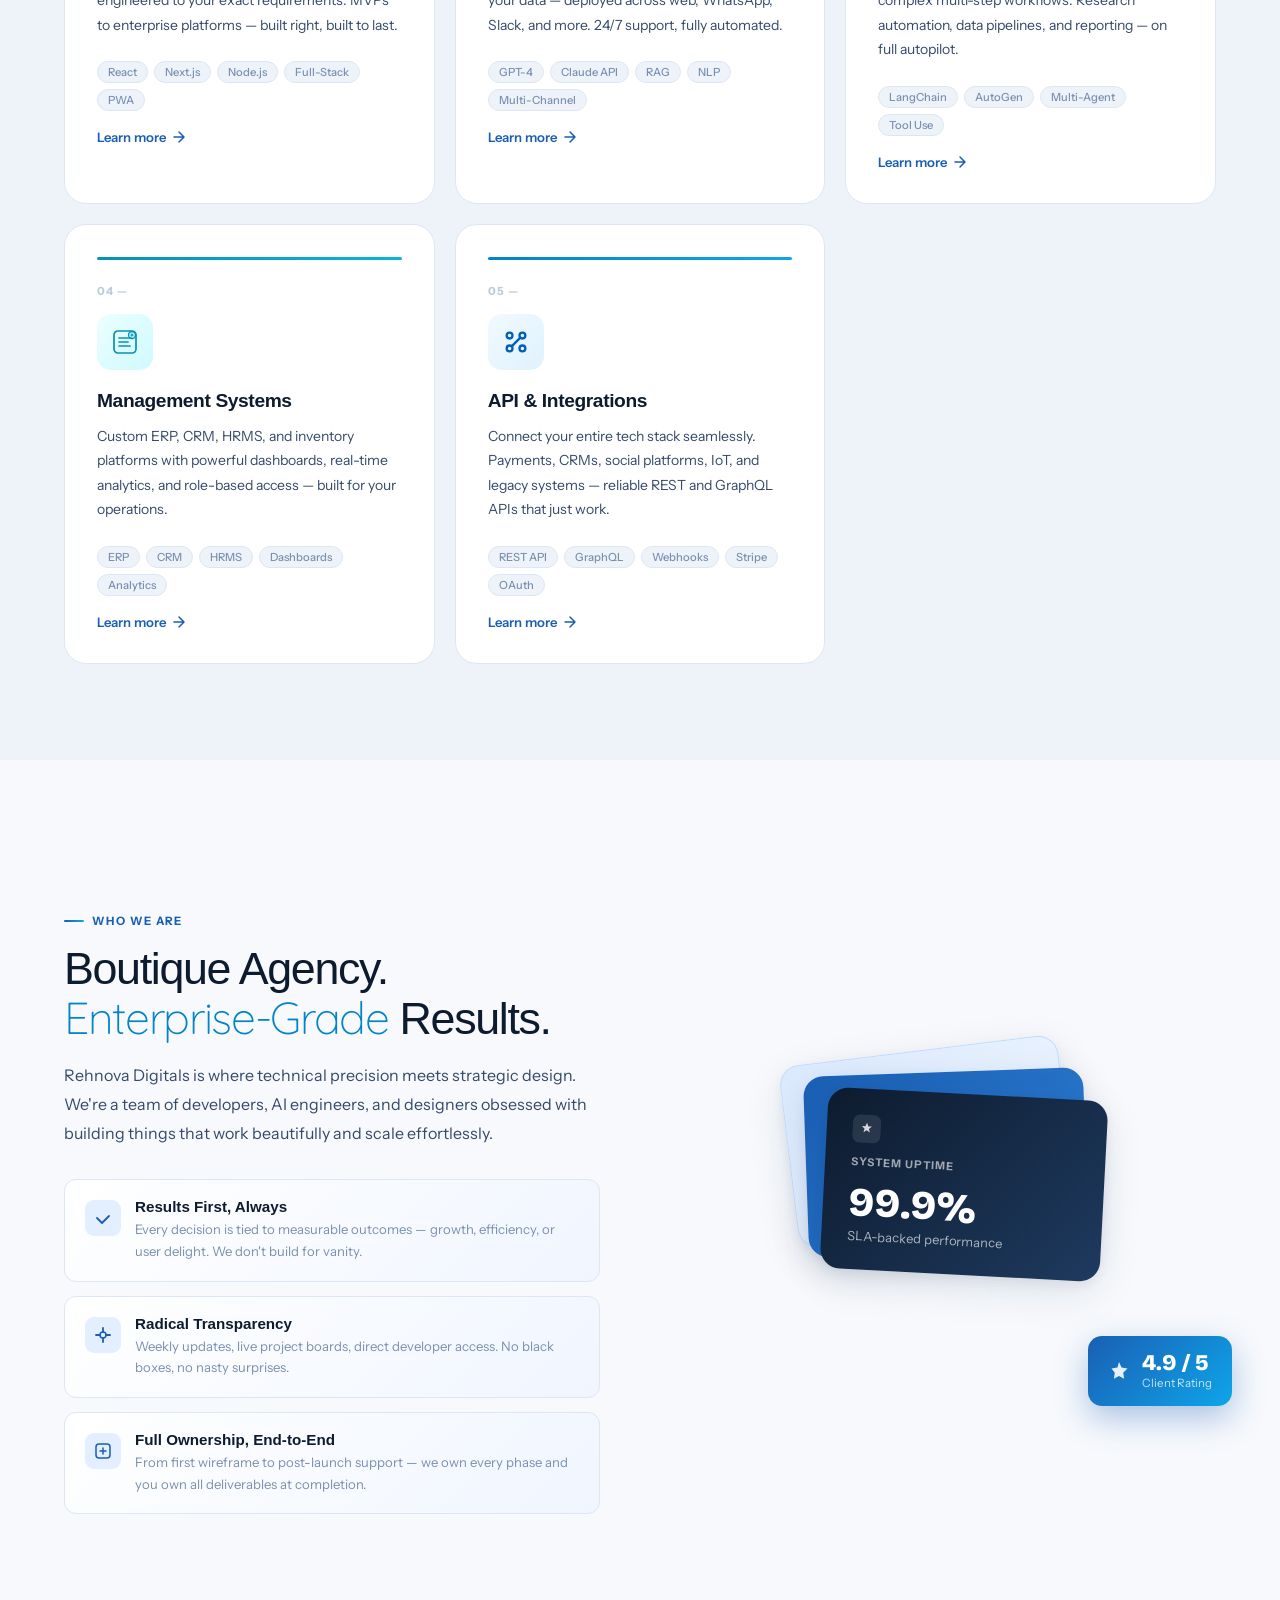
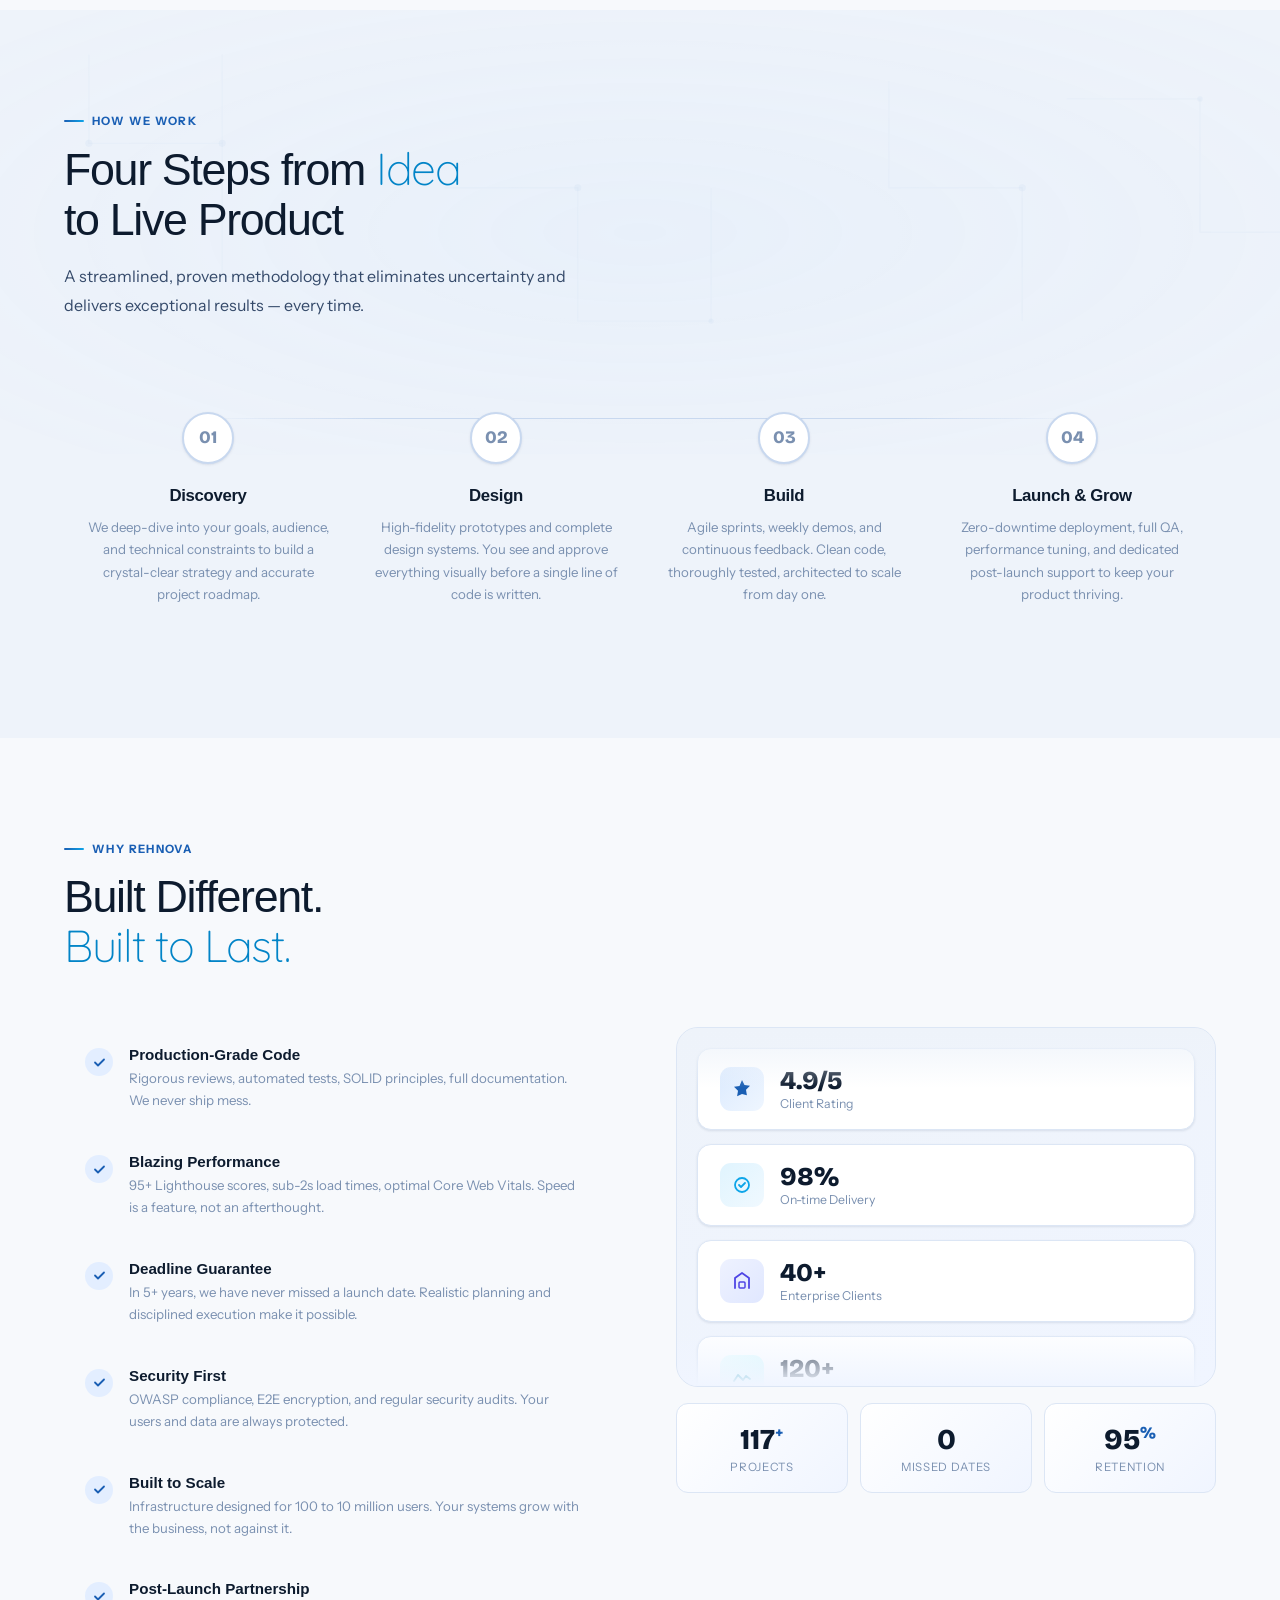
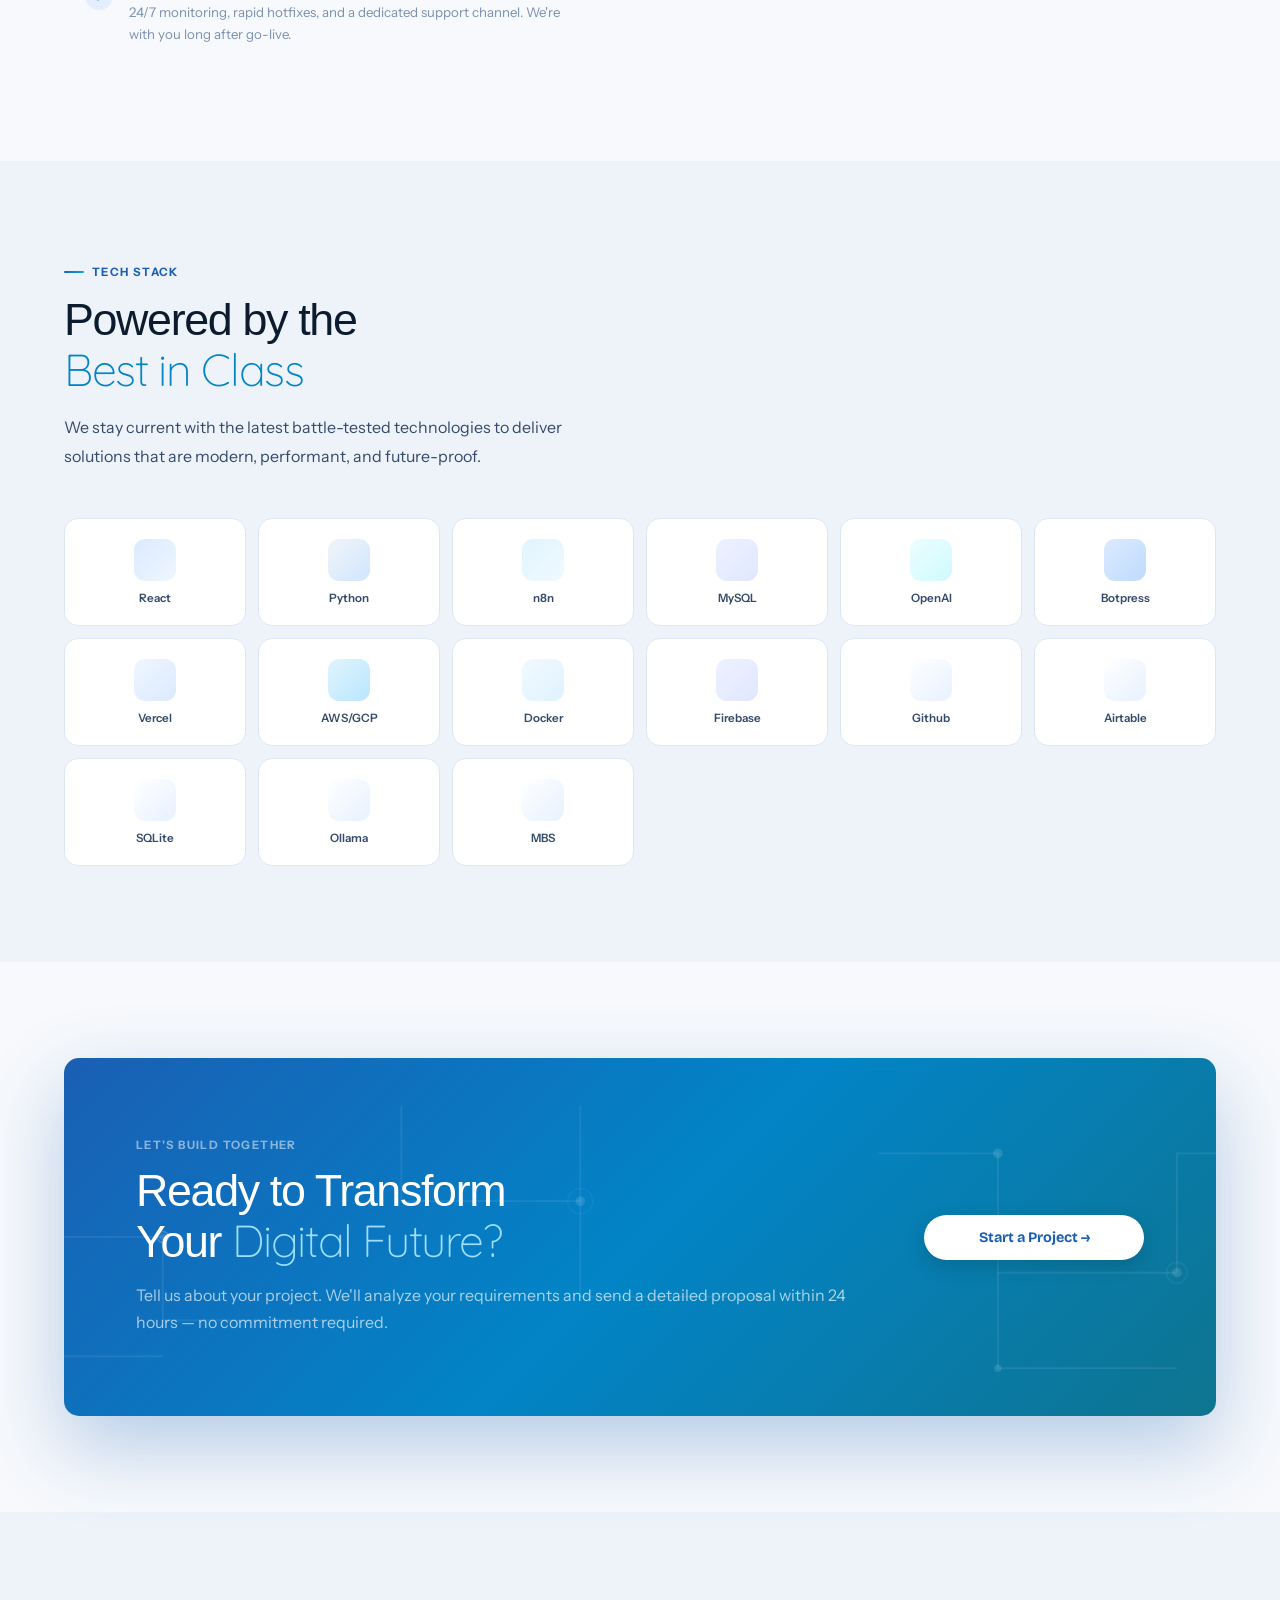
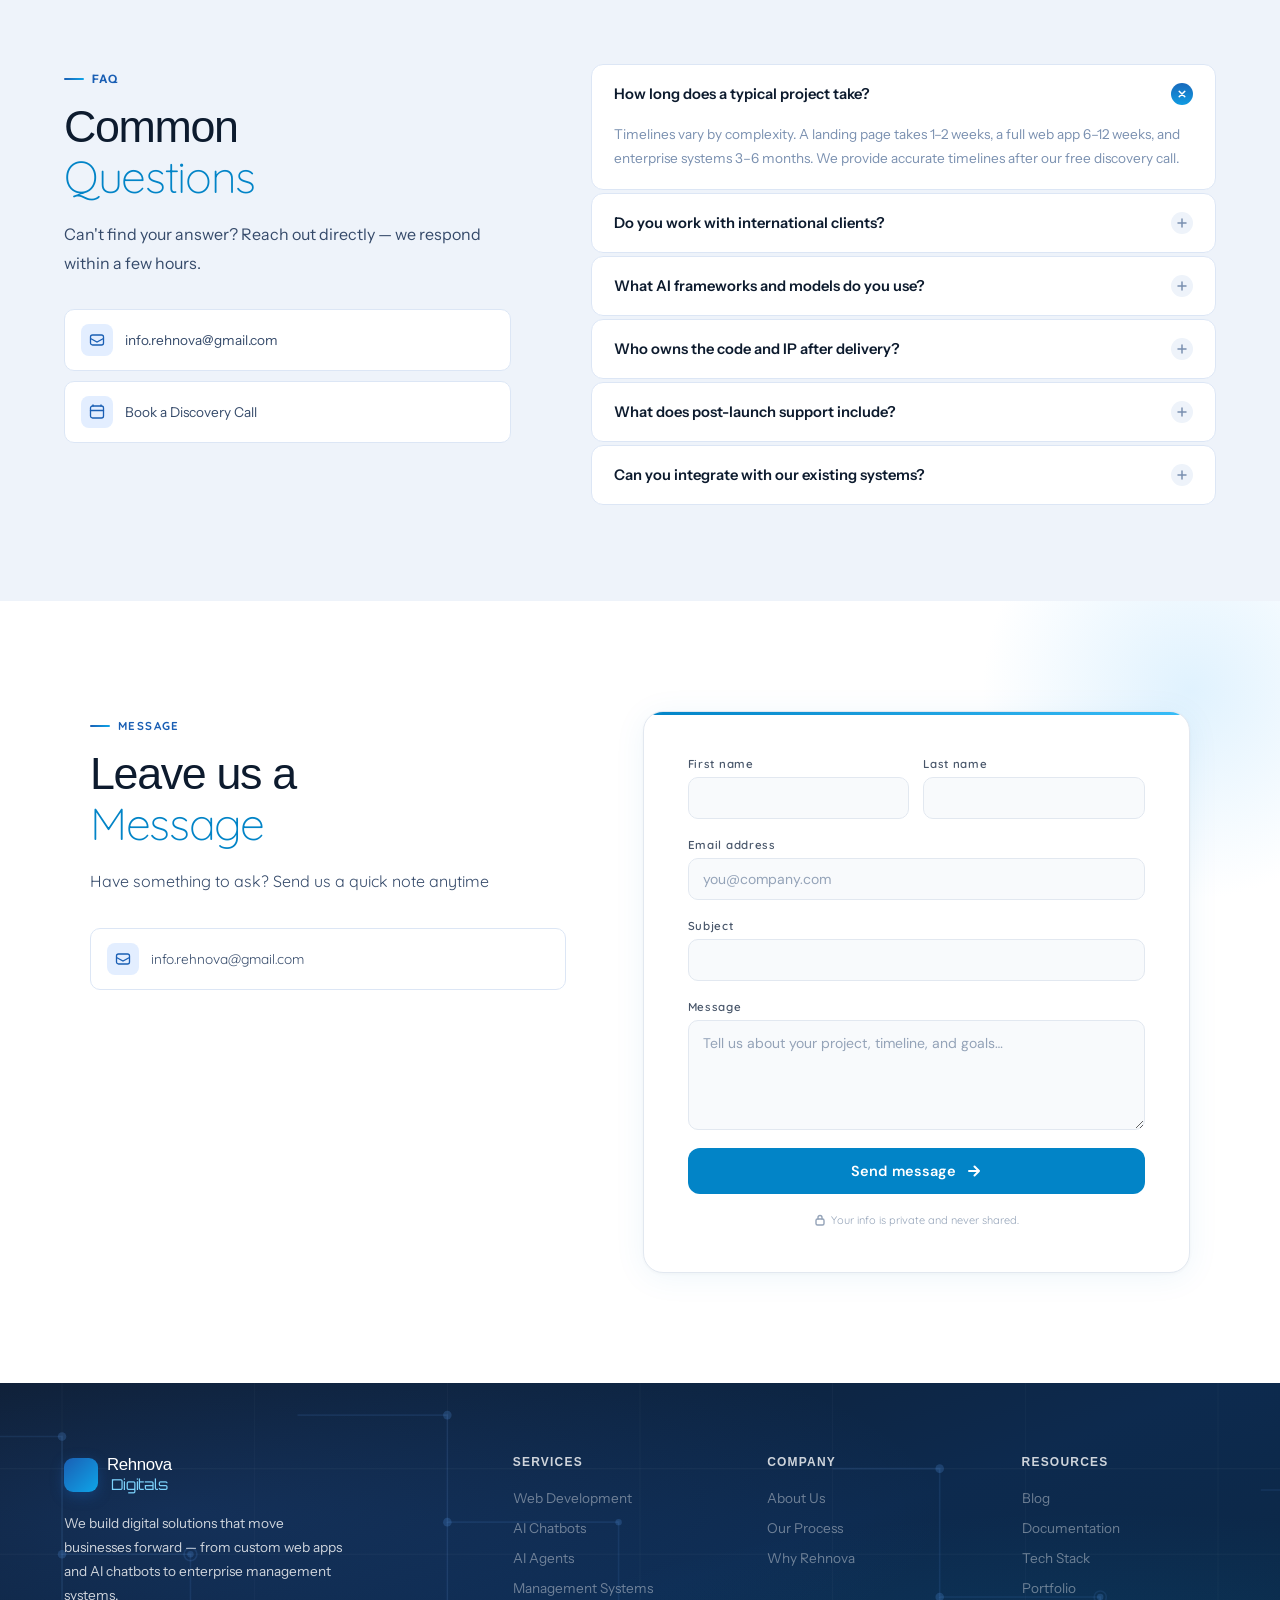
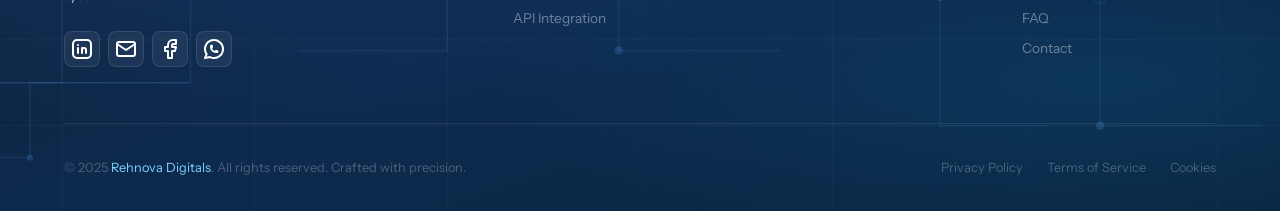
==== commit a3f84b7d: "added favicon" ====
--- a/index.html
+++ b/index.html
@@ -10,8 +10,21 @@
   <link
     href="https://fonts.googleapis.com/css2?family=Bricolage+Grotesque:opsz,wght@12..96,300;12..96,400;12..96,500;12..96,600;12..96,700;12..96,800&family=Google+Sans+Flex:opsz,wght@6..144,1..1000&family=Orbitron:wght@400..900&family=Instrument+Sans:ital,wght@0,400;0,500;0,600;1,400&family=Instrument+Serif:ital@0;1&family=Quicksand:wght@300..700&display=swap"
     rel="stylesheet">
-<link href="https://fonts.googleapis.com/css2?family=Instrument+Serif:ital@0;1&family=Syne:wght@600;700;800&family=DM+Sans:opsz,wght@9..40,300;9..40,400;9..40,500;9..40,600&family=Oxanium:wght@200..800&display=swap" rel="stylesheet">
-<link rel="stylesheet" href="static/css/style.css">
+  <link
+    href="https://fonts.googleapis.com/css2?family=Instrument+Serif:ital@0;1&family=Syne:wght@600;700;800&family=DM+Sans:opsz,wght@9..40,300;9..40,400;9..40,500;9..40,600&family=Oxanium:wght@200..800&display=swap"
+    rel="stylesheet">
+
+  <link rel="stylesheet" href="static/css/style.css">
+
+  <link rel="icon" href="assets/favicon.ico" sizes="12x12">
+
+  <link rel="icon" href="assets/favicon-32x32.png" sizes="32x32" type="image/png">
+  <link rel="icon" href="assets/favicon-16x16.png" sizes="16x16" type="image/png">
+
+  <link rel="apple-touch-icon" href="assets/apple-touch-icon.png" sizes="180x180">
+
+  <link rel="manifest" href="assets/site.webmanifest">
+  
 </head>
 
 <body>
@@ -20,9 +33,11 @@
   <nav id="navbar">
     <a href="/" class="nav-logo">
       <div class="nav-logo-mark">
-        <img src="https://res.cloudinary.com/dhcayqpqr/image/upload/v1773966188/20260320_052132_0000_evrmup.png" style="height: 50px;" alt="">
-      </div>
-      <span class="nav-brand">REHNOVA <span style="font-family: 'Orbitron', sans-serif; font-weight: 100; font-size: 15px;">Digitals</span></span>
+        <img src="https://res.cloudinary.com/dhcayqpqr/image/upload/v1773966188/20260320_052132_0000_evrmup.png"
+          style="height: 50px;" alt="">
+      </div>
+      <span class="nav-brand">REHNOVA <span
+          style="font-family: 'Orbitron', sans-serif; font-weight: 100; font-size: 15px;">Digitals</span></span>
     </a>
     <ul class="nav-links">
       <li><a href="#services">Services</a></li>
@@ -54,7 +69,7 @@
         <path d="M4 9h10M9 4l5 5-5 5" stroke="currentColor" stroke-width="1.5" stroke-linecap="round"
           stroke-linejoin="round" />
       </svg></a>
-    
+
     <a href="#faq">FAQ <svg width="18" height="18" viewBox="0 0 18 18" fill="none">
         <path d="M4 9h10M9 4l5 5-5 5" stroke="currentColor" stroke-width="1.5" stroke-linecap="round"
           stroke-linejoin="round" />
@@ -150,14 +165,14 @@
 
     <div class="hero-content">
 
-      <div class="hero-eyebrow">Turning  Ideas  into  Impact</div>
+      <div class="hero-eyebrow">Turning Ideas into Impact</div>
       <h1>We Build<br>Digital Solutions<br>That
-      <div class="ws-wrap">
-  <span class="ws-static"></span>
-  <span class="ws-dynamic" id="ws-word"></span>
-  <span class="ws-dots" id="ws-dots"></span>
-</div>
-      
+        <div class="ws-wrap">
+          <span class="ws-static"></span>
+          <span class="ws-dynamic" id="ws-word"></span>
+          <span class="ws-dots" id="ws-dots"></span>
+        </div>
+
       </h1>
       <p class="hero-desc">Custom web apps, intelligent AI chatbots, autonomous agents, and enterprise management
         systems — crafted with precision for businesses that demand excellence.</p>
@@ -169,7 +184,7 @@
           </svg>
           Explore Services
         </a>
-        <a  id="bookBtn" class="btn-ghost">
+        <a id="bookBtn" class="btn-ghost">
           <svg width="16" height="16" viewBox="0 0 16 16" fill="none">
             <rect x="2" y="3" width="12" height="10" rx="2" stroke="currentColor" stroke-width="1.5" />
             <path d="M2 6.5l6 3.5 6-3.5" stroke="currentColor" stroke-width="1.5" />
@@ -245,7 +260,8 @@
         </div>
       </div>
       <div class="orbit-center">
-        <img src="https://res.cloudinary.com/dhcayqpqr/image/upload/v1773954321/20260320_020435_0000_fyyold.png" style="height: 500px;" alt="">
+        <img src="https://res.cloudinary.com/dhcayqpqr/image/upload/v1773954321/20260320_020435_0000_fyyold.png"
+          style="height: 500px;" alt="">
       </div>
     </div>
   </section>
@@ -266,73 +282,93 @@
       </div>
 
       <div class="logo-card">
-        <img src="https://upload.wikimedia.org/wikipedia/commons/thumb/c/c2/GitHub_Invertocat_Logo.svg/250px-GitHub_Invertocat_Logo.svg.png" style="height: 30px;" alt="">
-      </div>
-
-      <div class="logo-card">
-        <img src="https://appxcontent.kaxa.in/paid_course3/2024-10-15-0.3724774982995829.png" style="height: 45px;" alt="">
-      </div>
-
-      <div class="logo-card">
-        <img src="https://www.ovhcloud.com/sites/default/files/styles/large_screens_1x/public/2021-09/ECX-1909_Hero_MySQL_600x400%402x-1.png" style="height: 30px;" alt="">
-      </div>
-
-      <div class="logo-card">
-        <img src="https://workablehr.s3.amazonaws.com/uploads/account/open_graph_logo/533949/social?1769554805000" style="height: 45px;" alt="">
-      </div>
-
-      <div class="logo-card">
-        <img src="https://www.gstatic.com/devrel-devsite/prod/vb733f83c4d98b98a393545fb4caff59cc746f444c6f32fab64ef45038fb6ff9b/firebase/images/touchicon-180.png" style="height: 30px;" alt="">
+        <img
+          src="https://upload.wikimedia.org/wikipedia/commons/thumb/c/c2/GitHub_Invertocat_Logo.svg/250px-GitHub_Invertocat_Logo.svg.png"
+          style="height: 30px;" alt="">
+      </div>
+
+      <div class="logo-card">
+        <img src="https://appxcontent.kaxa.in/paid_course3/2024-10-15-0.3724774982995829.png" style="height: 45px;"
+          alt="">
+      </div>
+
+      <div class="logo-card">
+        <img
+          src="https://www.ovhcloud.com/sites/default/files/styles/large_screens_1x/public/2021-09/ECX-1909_Hero_MySQL_600x400%402x-1.png"
+          style="height: 30px;" alt="">
+      </div>
+
+      <div class="logo-card">
+        <img src="https://workablehr.s3.amazonaws.com/uploads/account/open_graph_logo/533949/social?1769554805000"
+          style="height: 45px;" alt="">
+      </div>
+
+      <div class="logo-card">
+        <img
+          src="https://www.gstatic.com/devrel-devsite/prod/vb733f83c4d98b98a393545fb4caff59cc746f444c6f32fab64ef45038fb6ff9b/firebase/images/touchicon-180.png"
+          style="height: 30px;" alt="">
       </div>
 
       <div class="logo-card">
         <img src="https://miro.medium.com/v2/resize:fit:1400/1*2lNGYaa8HhnVGpKy0RutFg.png" style="height: 45px;" alt="">
       </div>
-     
+
       <div class="logo-card">
         <img src="https://ai.nd.edu/assets/596220/claude_ai_logo.svg" style="height: 30px;" alt="">
       </div>
-     
-      <div class="logo-card">
-        <img src="https://content.partnerpage.io/[base64]" style="height: 50px;" alt="">
+
+      <div class="logo-card">
+        <img
+          src="https://content.partnerpage.io/[base64]"
+          style="height: 50px;" alt="">
       </div>
 
       <!-- Set B (duplicate for seamless loop) -->
-        
+
       <div class="logo-card">
         <img src="https://www.computerhope.com/jargon/n/n8n.png" style="height: 30px;" alt="">
       </div>
 
       <div class="logo-card">
-        <img src="https://upload.wikimedia.org/wikipedia/commons/thumb/c/c2/GitHub_Invertocat_Logo.svg/250px-GitHub_Invertocat_Logo.svg.png" style="height: 30px;" alt="">
-      </div>
-
-      <div class="logo-card">
-        <img src="https://appxcontent.kaxa.in/paid_course3/2024-10-15-0.3724774982995829.png" style="height: 45px;" alt="">
-      </div>
-
-      <div class="logo-card">
-        <img src="https://www.ovhcloud.com/sites/default/files/styles/large_screens_1x/public/2021-09/ECX-1909_Hero_MySQL_600x400%402x-1.png" style="height: 30px;" alt="">
-      </div>
-
-      <div class="logo-card">
-        <img src="https://workablehr.s3.amazonaws.com/uploads/account/open_graph_logo/533949/social?1769554805000" style="height: 45px;" alt="">
-      </div>
-
-      <div class="logo-card">
-        <img src="https://www.gstatic.com/devrel-devsite/prod/vb733f83c4d98b98a393545fb4caff59cc746f444c6f32fab64ef45038fb6ff9b/firebase/images/touchicon-180.png" style="height: 30px;" alt="">
+        <img
+          src="https://upload.wikimedia.org/wikipedia/commons/thumb/c/c2/GitHub_Invertocat_Logo.svg/250px-GitHub_Invertocat_Logo.svg.png"
+          style="height: 30px;" alt="">
+      </div>
+
+      <div class="logo-card">
+        <img src="https://appxcontent.kaxa.in/paid_course3/2024-10-15-0.3724774982995829.png" style="height: 45px;"
+          alt="">
+      </div>
+
+      <div class="logo-card">
+        <img
+          src="https://www.ovhcloud.com/sites/default/files/styles/large_screens_1x/public/2021-09/ECX-1909_Hero_MySQL_600x400%402x-1.png"
+          style="height: 30px;" alt="">
+      </div>
+
+      <div class="logo-card">
+        <img src="https://workablehr.s3.amazonaws.com/uploads/account/open_graph_logo/533949/social?1769554805000"
+          style="height: 45px;" alt="">
+      </div>
+
+      <div class="logo-card">
+        <img
+          src="https://www.gstatic.com/devrel-devsite/prod/vb733f83c4d98b98a393545fb4caff59cc746f444c6f32fab64ef45038fb6ff9b/firebase/images/touchicon-180.png"
+          style="height: 30px;" alt="">
       </div>
 
       <div class="logo-card">
         <img src="https://miro.medium.com/v2/resize:fit:1400/1*2lNGYaa8HhnVGpKy0RutFg.png" style="height: 45px;" alt="">
       </div>
-     
+
       <div class="logo-card">
         <img src="https://ai.nd.edu/assets/596220/claude_ai_logo.svg" style="height: 30px;" alt="">
       </div>
-     
-      <div class="logo-card">
-        <img src="https://content.partnerpage.io/[base64]" style="height: 50px;" alt="">
+
+      <div class="logo-card">
+        <img
+          src="https://content.partnerpage.io/[base64]"
+          style="height: 50px;" alt="">
       </div>
 
       <!-- set c  -->
@@ -342,40 +378,50 @@
       </div>
 
       <div class="logo-card">
-        <img src="https://upload.wikimedia.org/wikipedia/commons/thumb/c/c2/GitHub_Invertocat_Logo.svg/250px-GitHub_Invertocat_Logo.svg.png" style="height: 30px;" alt="">
-      </div>
-
-      <div class="logo-card">
-        <img src="https://appxcontent.kaxa.in/paid_course3/2024-10-15-0.3724774982995829.png" style="height: 45px;" alt="">
-      </div>
-
-      <div class="logo-card">
-        <img src="https://www.ovhcloud.com/sites/default/files/styles/large_screens_1x/public/2021-09/ECX-1909_Hero_MySQL_600x400%402x-1.png" style="height: 30px;" alt="">
-      </div>
-
-      <div class="logo-card">
-        <img src="https://workablehr.s3.amazonaws.com/uploads/account/open_graph_logo/533949/social?1769554805000" style="height: 45px;" alt="">
-      </div>
-
-      <div class="logo-card">
-        <img src="https://www.gstatic.com/devrel-devsite/prod/vb733f83c4d98b98a393545fb4caff59cc746f444c6f32fab64ef45038fb6ff9b/firebase/images/touchicon-180.png" style="height: 30px;" alt="">
+        <img
+          src="https://upload.wikimedia.org/wikipedia/commons/thumb/c/c2/GitHub_Invertocat_Logo.svg/250px-GitHub_Invertocat_Logo.svg.png"
+          style="height: 30px;" alt="">
+      </div>
+
+      <div class="logo-card">
+        <img src="https://appxcontent.kaxa.in/paid_course3/2024-10-15-0.3724774982995829.png" style="height: 45px;"
+          alt="">
+      </div>
+
+      <div class="logo-card">
+        <img
+          src="https://www.ovhcloud.com/sites/default/files/styles/large_screens_1x/public/2021-09/ECX-1909_Hero_MySQL_600x400%402x-1.png"
+          style="height: 30px;" alt="">
+      </div>
+
+      <div class="logo-card">
+        <img src="https://workablehr.s3.amazonaws.com/uploads/account/open_graph_logo/533949/social?1769554805000"
+          style="height: 45px;" alt="">
+      </div>
+
+      <div class="logo-card">
+        <img
+          src="https://www.gstatic.com/devrel-devsite/prod/vb733f83c4d98b98a393545fb4caff59cc746f444c6f32fab64ef45038fb6ff9b/firebase/images/touchicon-180.png"
+          style="height: 30px;" alt="">
       </div>
 
       <div class="logo-card">
         <img src="https://miro.medium.com/v2/resize:fit:1400/1*2lNGYaa8HhnVGpKy0RutFg.png" style="height: 45px;" alt="">
       </div>
-     
+
       <div class="logo-card">
         <img src="https://ai.nd.edu/assets/596220/claude_ai_logo.svg" style="height: 30px;" alt="">
       </div>
-     
-      <div class="logo-card">
-        <img src="https://content.partnerpage.io/[base64]" style="height: 50px;" alt="">
+
+      <div class="logo-card">
+        <img
+          src="https://content.partnerpage.io/[base64]"
+          style="height: 50px;" alt="">
       </div>
 
 
     </div>
-   
+
     <div class="marquee-track reverse" id="row1">
 
       <!-- Set A -->
@@ -384,73 +430,93 @@
       </div>
 
       <div class="logo-card">
-        <img src="https://upload.wikimedia.org/wikipedia/commons/thumb/c/c2/GitHub_Invertocat_Logo.svg/250px-GitHub_Invertocat_Logo.svg.png" style="height: 30px;" alt="">
-      </div>
-
-      <div class="logo-card">
-        <img src="https://appxcontent.kaxa.in/paid_course3/2024-10-15-0.3724774982995829.png" style="height: 45px;" alt="">
-      </div>
-
-      <div class="logo-card">
-        <img src="https://www.ovhcloud.com/sites/default/files/styles/large_screens_1x/public/2021-09/ECX-1909_Hero_MySQL_600x400%402x-1.png" style="height: 30px;" alt="">
-      </div>
-
-      <div class="logo-card">
-        <img src="https://workablehr.s3.amazonaws.com/uploads/account/open_graph_logo/533949/social?1769554805000" style="height: 45px;" alt="">
-      </div>
-
-      <div class="logo-card">
-        <img src="https://www.gstatic.com/devrel-devsite/prod/vb733f83c4d98b98a393545fb4caff59cc746f444c6f32fab64ef45038fb6ff9b/firebase/images/touchicon-180.png" style="height: 30px;" alt="">
+        <img
+          src="https://upload.wikimedia.org/wikipedia/commons/thumb/c/c2/GitHub_Invertocat_Logo.svg/250px-GitHub_Invertocat_Logo.svg.png"
+          style="height: 30px;" alt="">
+      </div>
+
+      <div class="logo-card">
+        <img src="https://appxcontent.kaxa.in/paid_course3/2024-10-15-0.3724774982995829.png" style="height: 45px;"
+          alt="">
+      </div>
+
+      <div class="logo-card">
+        <img
+          src="https://www.ovhcloud.com/sites/default/files/styles/large_screens_1x/public/2021-09/ECX-1909_Hero_MySQL_600x400%402x-1.png"
+          style="height: 30px;" alt="">
+      </div>
+
+      <div class="logo-card">
+        <img src="https://workablehr.s3.amazonaws.com/uploads/account/open_graph_logo/533949/social?1769554805000"
+          style="height: 45px;" alt="">
+      </div>
+
+      <div class="logo-card">
+        <img
+          src="https://www.gstatic.com/devrel-devsite/prod/vb733f83c4d98b98a393545fb4caff59cc746f444c6f32fab64ef45038fb6ff9b/firebase/images/touchicon-180.png"
+          style="height: 30px;" alt="">
       </div>
 
       <div class="logo-card">
         <img src="https://miro.medium.com/v2/resize:fit:1400/1*2lNGYaa8HhnVGpKy0RutFg.png" style="height: 45px;" alt="">
       </div>
-     
+
       <div class="logo-card">
         <img src="https://ai.nd.edu/assets/596220/claude_ai_logo.svg" style="height: 30px;" alt="">
       </div>
-     
-      <div class="logo-card">
-        <img src="https://content.partnerpage.io/[base64]" style="height: 50px;" alt="">
+
+      <div class="logo-card">
+        <img
+          src="https://content.partnerpage.io/[base64]"
+          style="height: 50px;" alt="">
       </div>
 
       <!-- Set B (duplicate for seamless loop) -->
-        
+
       <div class="logo-card">
         <img src="https://www.computerhope.com/jargon/n/n8n.png" style="height: 30px;" alt="">
       </div>
 
       <div class="logo-card">
-        <img src="https://upload.wikimedia.org/wikipedia/commons/thumb/c/c2/GitHub_Invertocat_Logo.svg/250px-GitHub_Invertocat_Logo.svg.png" style="height: 30px;" alt="">
-      </div>
-
-      <div class="logo-card">
-        <img src="https://appxcontent.kaxa.in/paid_course3/2024-10-15-0.3724774982995829.png" style="height: 45px;" alt="">
-      </div>
-
-      <div class="logo-card">
-        <img src="https://www.ovhcloud.com/sites/default/files/styles/large_screens_1x/public/2021-09/ECX-1909_Hero_MySQL_600x400%402x-1.png" style="height: 30px;" alt="">
-      </div>
-
-      <div class="logo-card">
-        <img src="https://workablehr.s3.amazonaws.com/uploads/account/open_graph_logo/533949/social?1769554805000" style="height: 45px;" alt="">
-      </div>
-
-      <div class="logo-card">
-        <img src="https://www.gstatic.com/devrel-devsite/prod/vb733f83c4d98b98a393545fb4caff59cc746f444c6f32fab64ef45038fb6ff9b/firebase/images/touchicon-180.png" style="height: 30px;" alt="">
+        <img
+          src="https://upload.wikimedia.org/wikipedia/commons/thumb/c/c2/GitHub_Invertocat_Logo.svg/250px-GitHub_Invertocat_Logo.svg.png"
+          style="height: 30px;" alt="">
+      </div>
+
+      <div class="logo-card">
+        <img src="https://appxcontent.kaxa.in/paid_course3/2024-10-15-0.3724774982995829.png" style="height: 45px;"
+          alt="">
+      </div>
+
+      <div class="logo-card">
+        <img
+          src="https://www.ovhcloud.com/sites/default/files/styles/large_screens_1x/public/2021-09/ECX-1909_Hero_MySQL_600x400%402x-1.png"
+          style="height: 30px;" alt="">
+      </div>
+
+      <div class="logo-card">
+        <img src="https://workablehr.s3.amazonaws.com/uploads/account/open_graph_logo/533949/social?1769554805000"
+          style="height: 45px;" alt="">
+      </div>
+
+      <div class="logo-card">
+        <img
+          src="https://www.gstatic.com/devrel-devsite/prod/vb733f83c4d98b98a393545fb4caff59cc746f444c6f32fab64ef45038fb6ff9b/firebase/images/touchicon-180.png"
+          style="height: 30px;" alt="">
       </div>
 
       <div class="logo-card">
         <img src="https://miro.medium.com/v2/resize:fit:1400/1*2lNGYaa8HhnVGpKy0RutFg.png" style="height: 45px;" alt="">
       </div>
-     
+
       <div class="logo-card">
         <img src="https://ai.nd.edu/assets/596220/claude_ai_logo.svg" style="height: 30px;" alt="">
       </div>
-     
-      <div class="logo-card">
-        <img src="https://content.partnerpage.io/[base64]" style="height: 50px;" alt="">
+
+      <div class="logo-card">
+        <img
+          src="https://content.partnerpage.io/[base64]"
+          style="height: 50px;" alt="">
       </div>
 
       <!-- set c  -->
@@ -460,35 +526,45 @@
       </div>
 
       <div class="logo-card">
-        <img src="https://upload.wikimedia.org/wikipedia/commons/thumb/c/c2/GitHub_Invertocat_Logo.svg/250px-GitHub_Invertocat_Logo.svg.png" style="height: 30px;" alt="">
-      </div>
-
-      <div class="logo-card">
-        <img src="https://appxcontent.kaxa.in/paid_course3/2024-10-15-0.3724774982995829.png" style="height: 45px;" alt="">
-      </div>
-
-      <div class="logo-card">
-        <img src="https://www.ovhcloud.com/sites/default/files/styles/large_screens_1x/public/2021-09/ECX-1909_Hero_MySQL_600x400%402x-1.png" style="height: 30px;" alt="">
-      </div>
-
-      <div class="logo-card">
-        <img src="https://workablehr.s3.amazonaws.com/uploads/account/open_graph_logo/533949/social?1769554805000" style="height: 45px;" alt="">
-      </div>
-
-      <div class="logo-card">
-        <img src="https://www.gstatic.com/devrel-devsite/prod/vb733f83c4d98b98a393545fb4caff59cc746f444c6f32fab64ef45038fb6ff9b/firebase/images/touchicon-180.png" style="height: 30px;" alt="">
+        <img
+          src="https://upload.wikimedia.org/wikipedia/commons/thumb/c/c2/GitHub_Invertocat_Logo.svg/250px-GitHub_Invertocat_Logo.svg.png"
+          style="height: 30px;" alt="">
+      </div>
+
+      <div class="logo-card">
+        <img src="https://appxcontent.kaxa.in/paid_course3/2024-10-15-0.3724774982995829.png" style="height: 45px;"
+          alt="">
+      </div>
+
+      <div class="logo-card">
+        <img
+          src="https://www.ovhcloud.com/sites/default/files/styles/large_screens_1x/public/2021-09/ECX-1909_Hero_MySQL_600x400%402x-1.png"
+          style="height: 30px;" alt="">
+      </div>
+
+      <div class="logo-card">
+        <img src="https://workablehr.s3.amazonaws.com/uploads/account/open_graph_logo/533949/social?1769554805000"
+          style="height: 45px;" alt="">
+      </div>
+
+      <div class="logo-card">
+        <img
+          src="https://www.gstatic.com/devrel-devsite/prod/vb733f83c4d98b98a393545fb4caff59cc746f444c6f32fab64ef45038fb6ff9b/firebase/images/touchicon-180.png"
+          style="height: 30px;" alt="">
       </div>
 
       <div class="logo-card">
         <img src="https://miro.medium.com/v2/resize:fit:1400/1*2lNGYaa8HhnVGpKy0RutFg.png" style="height: 45px;" alt="">
       </div>
-     
+
       <div class="logo-card">
         <img src="https://ai.nd.edu/assets/596220/claude_ai_logo.svg" style="height: 30px;" alt="">
       </div>
-     
-      <div class="logo-card">
-        <img src="https://content.partnerpage.io/[base64]" style="height: 50px;" alt="">
+
+      <div class="logo-card">
+        <img
+          src="https://content.partnerpage.io/[base64]"
+          style="height: 50px;" alt="">
       </div>
 
 
@@ -502,11 +578,12 @@
   <!-- SERVICES -->
   <section id="services">
     <!-- Circuit background -->
-   
+
     <div class="services-head reveal">
       <div>
         <div class="s-label">Our Services</div>
-        <h2 class="s-title">Everything You Need<br>to Win <span style="font-family: 'Quicksand', sans-serif; color: #0284c7; font-weight: 300;">Digitally</span></h2>
+        <h2 class="s-title">Everything You Need<br>to Win <span
+            style="font-family: 'Quicksand', sans-serif; color: #0284c7; font-weight: 300;">Digitally</span></h2>
       </div>
       <p class="s-desc">Full-spectrum digital solutions — from stunning frontends to intelligent backend systems and
         autonomous AI.</p>
@@ -518,25 +595,43 @@
         <div class="svc-top-bar"></div>
         <div class="svc-num">01 —</div>
         <div class="svc-icon-wrap" style="background:linear-gradient(135deg,#dbeafe,#eff6ff)">
-          <svg xmlns="http://www.w3.org/2000/svg" width="28" height="28" viewBox="0 0 24 24" fill="none" stroke="#0059b8" stroke-width="2" stroke-linecap="round" stroke-linejoin="round" class="icon icon-tabler icons-tabler-outline icon-tabler-device-desktop-code"><path stroke="none" d="M0 0h24v24H0z" fill="none"/><path d="M12.5 16h-8.5a1 1 0 0 1 -1 -1v-10a1 1 0 0 1 1 -1h16a1 1 0 0 1 1 1v8" /><path d="M7 20h4" /><path d="M9 16v4" /><path d="M20 21l2 -2l-2 -2" /><path d="M17 17l-2 2l2 2" /></svg>
+          <svg xmlns="http://www.w3.org/2000/svg" width="28" height="28" viewBox="0 0 24 24" fill="none"
+            stroke="#0059b8" stroke-width="2" stroke-linecap="round" stroke-linejoin="round"
+            class="icon icon-tabler icons-tabler-outline icon-tabler-device-desktop-code">
+            <path stroke="none" d="M0 0h24v24H0z" fill="none" />
+            <path d="M12.5 16h-8.5a1 1 0 0 1 -1 -1v-10a1 1 0 0 1 1 -1h16a1 1 0 0 1 1 1v8" />
+            <path d="M7 20h4" />
+            <path d="M9 16v4" />
+            <path d="M20 21l2 -2l-2 -2" />
+            <path d="M17 17l-2 2l2 2" />
+          </svg>
         </div>
         <h3>Custom Web Development</h3>
         <p>Scalable, fast, pixel-perfect web applications engineered to your exact requirements. MVPs to enterprise
           platforms — built right, built to last.</p>
-          <div class="svc-tags"><span class="s-tag">React</span><span class="s-tag">Next.js</span><span
+        <div class="svc-tags"><span class="s-tag">React</span><span class="s-tag">Next.js</span><span
             class="s-tag">Node.js</span><span class="s-tag">Full-Stack</span><span class="s-tag">PWA</span></div>
-            <a href="/web-development" class="svc-link">Learn more <svg width="14" height="14" viewBox="0 0 14 14" fill="none">
-              <path d="M2 7h10M7 2l5 5-5 5" stroke="currentColor" stroke-width="1.5" stroke-linecap="round"
+        <a href="/web-development" class="svc-link">Learn more <svg width="14" height="14" viewBox="0 0 14 14"
+            fill="none">
+            <path d="M2 7h10M7 2l5 5-5 5" stroke="currentColor" stroke-width="1.5" stroke-linecap="round"
               stroke-linejoin="round" />
-            </svg></a>
-          </div>
-          
-          <div class="svc-card">
-            <div class="svc-card-glow" style="background:radial-gradient(circle,rgba(14,165,233,0.12),transparent)"></div>
-            <div class="svc-top-bar" style="background:linear-gradient(90deg,#0ea5e9,#38bdf8)"></div>
+          </svg></a>
+      </div>
+
+      <div class="svc-card">
+        <div class="svc-card-glow" style="background:radial-gradient(circle,rgba(14,165,233,0.12),transparent)"></div>
+        <div class="svc-top-bar" style="background:linear-gradient(90deg,#0ea5e9,#38bdf8)"></div>
         <div class="svc-num">02 —</div>
         <div class="svc-icon-wrap" style="background:linear-gradient(135deg,#e0f4fe,#f0f9ff)">
-          <svg xmlns="http://www.w3.org/2000/svg" width="28" height="28" viewBox="0 0 24 24" fill="none" stroke="#0059b8" stroke-width="2" stroke-linecap="round" stroke-linejoin="round" class="icon icon-tabler icons-tabler-outline icon-tabler-message-chatbot"><path stroke="none" d="M0 0h24v24H0z" fill="none"/><path d="M18 4a3 3 0 0 1 3 3v8a3 3 0 0 1 -3 3h-5l-5 3v-3h-2a3 3 0 0 1 -3 -3v-8a3 3 0 0 1 3 -3h12" /><path d="M9.5 9h.01" /><path d="M14.5 9h.01" /><path d="M9.5 13a3.5 3.5 0 0 0 5 0" /></svg>
+          <svg xmlns="http://www.w3.org/2000/svg" width="28" height="28" viewBox="0 0 24 24" fill="none"
+            stroke="#0059b8" stroke-width="2" stroke-linecap="round" stroke-linejoin="round"
+            class="icon icon-tabler icons-tabler-outline icon-tabler-message-chatbot">
+            <path stroke="none" d="M0 0h24v24H0z" fill="none" />
+            <path d="M18 4a3 3 0 0 1 3 3v8a3 3 0 0 1 -3 3h-5l-5 3v-3h-2a3 3 0 0 1 -3 -3v-8a3 3 0 0 1 3 -3h12" />
+            <path d="M9.5 9h.01" />
+            <path d="M14.5 9h.01" />
+            <path d="M9.5 13a3.5 3.5 0 0 0 5 0" />
+          </svg>
         </div>
         <h3>AI Chatbots</h3>
         <p>Context-aware, intelligent chatbots trained on your data — deployed across web, WhatsApp, Slack, and more.
@@ -547,23 +642,33 @@
             <path d="M2 7h10M7 2l5 5-5 5" stroke="currentColor" stroke-width="1.5" stroke-linecap="round"
               stroke-linejoin="round" />
           </svg></a>
-        </div>
-        
-        <div class="svc-card">
-          <div class="svc-card-glow" style="background:radial-gradient(circle,rgba(79,70,229,0.1),transparent)"></div>
-          <div class="svc-top-bar" style="background:linear-gradient(90deg,#4f46e5,#818cf8)"></div>
-          <div class="svc-num">03 —</div>
-          <div class="svc-icon-wrap" style="background:linear-gradient(135deg,#eef2ff,#e0e7ff)">
-          <svg xmlns="http://www.w3.org/2000/svg" width="28" height="28" viewBox="0 0 24 24" fill="none" stroke="#6e00b8" stroke-width="2" stroke-linecap="round" stroke-linejoin="round" class="icon icon-tabler icons-tabler-outline icon-tabler-robot-face"><path stroke="none" d="M0 0h24v24H0z" fill="none"/><path d="M6 5h12a2 2 0 0 1 2 2v12a2 2 0 0 1 -2 2h-12a2 2 0 0 1 -2 -2v-12a2 2 0 0 1 2 -2" /><path d="M9 16c1 .667 2 1 3 1s2 -.333 3 -1" /><path d="M9 7l-1 -4" /><path d="M15 7l1 -4" /><path d="M9 12v-1" /><path d="M15 12v-1" /></svg>
-          </div>
-          <h3>AI Agents Development</h3>
+      </div>
+
+      <div class="svc-card">
+        <div class="svc-card-glow" style="background:radial-gradient(circle,rgba(79,70,229,0.1),transparent)"></div>
+        <div class="svc-top-bar" style="background:linear-gradient(90deg,#4f46e5,#818cf8)"></div>
+        <div class="svc-num">03 —</div>
+        <div class="svc-icon-wrap" style="background:linear-gradient(135deg,#eef2ff,#e0e7ff)">
+          <svg xmlns="http://www.w3.org/2000/svg" width="28" height="28" viewBox="0 0 24 24" fill="none"
+            stroke="#6e00b8" stroke-width="2" stroke-linecap="round" stroke-linejoin="round"
+            class="icon icon-tabler icons-tabler-outline icon-tabler-robot-face">
+            <path stroke="none" d="M0 0h24v24H0z" fill="none" />
+            <path d="M6 5h12a2 2 0 0 1 2 2v12a2 2 0 0 1 -2 2h-12a2 2 0 0 1 -2 -2v-12a2 2 0 0 1 2 -2" />
+            <path d="M9 16c1 .667 2 1 3 1s2 -.333 3 -1" />
+            <path d="M9 7l-1 -4" />
+            <path d="M15 7l1 -4" />
+            <path d="M9 12v-1" />
+            <path d="M15 12v-1" />
+          </svg>
+        </div>
+        <h3>AI Agents Development</h3>
         <p>Autonomous agents that plan and execute complex multi-step workflows. Research automation, data pipelines,
           and reporting — on full autopilot.</p>
         <div class="svc-tags"><span class="s-tag">LangChain</span><span class="s-tag">AutoGen</span><span
             class="s-tag">Multi-Agent</span><span class="s-tag">Tool Use</span></div>
         <a href="/agents" class="svc-link">Learn more <svg width="14" height="14" viewBox="0 0 14 14" fill="none">
             <path d="M2 7h10M7 2l5 5-5 5" stroke="currentColor" stroke-width="1.5" stroke-linecap="round"
-            stroke-linejoin="round" />
+              stroke-linejoin="round" />
           </svg></a>
       </div>
 
@@ -584,7 +689,8 @@
           access — built for your operations.</p>
         <div class="svc-tags"><span class="s-tag">ERP</span><span class="s-tag">CRM</span><span
             class="s-tag">HRMS</span><span class="s-tag">Dashboards</span><span class="s-tag">Analytics</span></div>
-        <a href="/management-sys" class="svc-link">Learn more <svg width="14" height="14" viewBox="0 0 14 14" fill="none">
+        <a href="/management-sys" class="svc-link">Learn more <svg width="14" height="14" viewBox="0 0 14 14"
+            fill="none">
             <path d="M2 7h10M7 2l5 5-5 5" stroke="currentColor" stroke-width="1.5" stroke-linecap="round"
               stroke-linejoin="round" />
           </svg></a>
@@ -595,7 +701,16 @@
         <div class="svc-top-bar" style="background:linear-gradient(90deg,#0284c7,#0ea5e9)"></div>
         <div class="svc-num">05 —</div>
         <div class="svc-icon-wrap" style="background:linear-gradient(135deg,#f0f9ff,#e0f2fe)">
-        <svg xmlns="http://www.w3.org/2000/svg" width="28" height="28" viewBox="0 0 24 24" fill="none" stroke="#005fb8" stroke-width="2" stroke-linecap="round" stroke-linejoin="round" class="icon icon-tabler icons-tabler-outline icon-tabler-ai-gateway"><path stroke="none" d="M0 0h24v24H0z" fill="none"/><path d="M4 6.5a2.5 2.5 0 1 0 5 0a2.5 2.5 0 1 0 -5 0" /><path d="M15 6.5a2.5 2.5 0 1 0 5 0a2.5 2.5 0 1 0 -5 0" /><path d="M15 17.5a2.5 2.5 0 1 0 5 0a2.5 2.5 0 1 0 -5 0" /><path d="M4 17.5a2.5 2.5 0 1 0 5 0a2.5 2.5 0 1 0 -5 0" /><path d="M8.5 15.5l7 -7" /></svg>
+          <svg xmlns="http://www.w3.org/2000/svg" width="28" height="28" viewBox="0 0 24 24" fill="none"
+            stroke="#005fb8" stroke-width="2" stroke-linecap="round" stroke-linejoin="round"
+            class="icon icon-tabler icons-tabler-outline icon-tabler-ai-gateway">
+            <path stroke="none" d="M0 0h24v24H0z" fill="none" />
+            <path d="M4 6.5a2.5 2.5 0 1 0 5 0a2.5 2.5 0 1 0 -5 0" />
+            <path d="M15 6.5a2.5 2.5 0 1 0 5 0a2.5 2.5 0 1 0 -5 0" />
+            <path d="M15 17.5a2.5 2.5 0 1 0 5 0a2.5 2.5 0 1 0 -5 0" />
+            <path d="M4 17.5a2.5 2.5 0 1 0 5 0a2.5 2.5 0 1 0 -5 0" />
+            <path d="M8.5 15.5l7 -7" />
+          </svg>
         </div>
         <h3>API & Integrations</h3>
         <p>Connect your entire tech stack seamlessly. Payments, CRMs, social platforms, IoT, and legacy systems —
@@ -608,7 +723,7 @@
           </svg></a>
       </div>
 
-    
+
 
     </div>
   </section>
@@ -618,7 +733,9 @@
     <div class="about-grid">
       <div class="about-left reveal">
         <div class="s-label">Who We Are</div>
-        <h2 class="s-title">Boutique Agency.<br><span style="font-family: 'Quicksand', sans-serif; color: #0284c7; font-weight: 300;">Enterprise-Grade</span> Results.</h2>
+        <h2 class="s-title">Boutique Agency.<br><span
+            style="font-family: 'Quicksand', sans-serif; color: #0284c7; font-weight: 300;">Enterprise-Grade</span>
+          Results.</h2>
         <p class="s-desc">Rehnova Digitals is where technical precision meets strategic design. We're a team of
           developers, AI engineers, and designers obsessed with building things that work beautifully and scale
           effortlessly.</p>
@@ -739,7 +856,9 @@
     </svg>
     <div class="reveal">
       <div class="s-label">How We Work</div>
-      <h2 class="s-title">Four Steps from <span style="font-family: 'Quicksand', sans-serif; color: #0284c7; font-weight: 300;">Idea</span><br>to Live Product</h2>
+      <h2 class="s-title">Four Steps from <span
+          style="font-family: 'Quicksand', sans-serif; color: #0284c7; font-weight: 300;">Idea</span><br>to Live Product
+      </h2>
       <p class="s-desc">A streamlined, proven methodology that eliminates uncertainty and delivers exceptional results —
         every time.</p>
     </div>
@@ -783,7 +902,8 @@
   <section id="quality">
     <div class="reveal">
       <div class="s-label">Why Rehnova</div>
-      <h2 class="s-title">Built Different.<br><span style="font-family: 'Quicksand', sans-serif; color: #0284c7; font-weight: 300;">Built to Last.</span></h2>
+      <h2 class="s-title">Built Different.<br><span
+          style="font-family: 'Quicksand', sans-serif; color: #0284c7; font-weight: 300;">Built to Last.</span></h2>
     </div>
     <div class="quality-layout reveal">
       <div class="quality-list">
@@ -1016,21 +1136,26 @@
 
   <!-- TECHNOLOGIES -->
   <section id="technologies">
-    
+
     <div class="reveal">
       <div class="s-label">Tech Stack</div>
-      <h2 class="s-title">Powered by the<br><span style="font-family: 'Quicksand', sans-serif; color: #0284c7; font-weight: 300;">Best in Class</span></h2>
+      <h2 class="s-title">Powered by the<br><span
+          style="font-family: 'Quicksand', sans-serif; color: #0284c7; font-weight: 300;">Best in Class</span></h2>
       <p class="s-desc">We stay current with the latest battle-tested technologies to deliver solutions that are modern,
         performant, and future-proof.</p>
     </div>
     <div class="tech-grid reveal">
       <div class="tech-card">
-        <div class="ti" style="background:linear-gradient(135deg,#dbeafe,#eff6ff)"><img class="tech-stack-img" src="https://upload.wikimedia.org/wikipedia/commons/thumb/3/30/React_Logo_SVG.svg/1280px-React_Logo_SVG.svg.png"  alt=""></div>
+        <div class="ti" style="background:linear-gradient(135deg,#dbeafe,#eff6ff)"><img class="tech-stack-img"
+            src="https://upload.wikimedia.org/wikipedia/commons/thumb/3/30/React_Logo_SVG.svg/1280px-React_Logo_SVG.svg.png"
+            alt=""></div>
         <div class="tn">React</div>
       </div>
       <div class="tech-card">
         <div class="ti" style="background:linear-gradient(135deg,#f1f5f9,#d0e5ff)">
-          <img class="tech-stack-img" src="https://upload.wikimedia.org/wikipedia/commons/thumb/c/c3/Python-logo-notext.svg/1280px-Python-logo-notext.svg.png"  alt="">
+          <img class="tech-stack-img"
+            src="https://upload.wikimedia.org/wikipedia/commons/thumb/c/c3/Python-logo-notext.svg/1280px-Python-logo-notext.svg.png"
+            alt="">
         </div>
         <div class="tn">Python</div>
       </div>
@@ -1042,93 +1167,110 @@
       </div>
       <div class="tech-card">
         <div class="ti" style="background:linear-gradient(135deg,#eef2ff,#e0e7ff)">
-          <img class="tech-stack-img" src="https://cdn.prod.website-files.com/66754aa69a5d872183713f9c/672dfced5422c158fb5a6002_mysql%20logo.png" style="height: 25px;" alt="">
+          <img class="tech-stack-img"
+            src="https://cdn.prod.website-files.com/66754aa69a5d872183713f9c/672dfced5422c158fb5a6002_mysql%20logo.png"
+            style="height: 25px;" alt="">
         </div>
         <div class="tn">MySQL</div>
       </div>
       <div class="tech-card">
         <div class="ti" style="background:linear-gradient(135deg,#ecfeff,#cffafe)">
-          <img class="tech-stack-img" src="https://upload.wikimedia.org/wikipedia/commons/1/13/ChatGPT-Logo.png" style="height: 25px;" alt="">
+          <img class="tech-stack-img" src="https://upload.wikimedia.org/wikipedia/commons/1/13/ChatGPT-Logo.png"
+            style="height: 25px;" alt="">
         </div>
         <div class="tn">OpenAI</div>
       </div>
       <div class="tech-card">
         <div class="ti" style="background:linear-gradient(135deg,#dbeafe,#bfdbfe)">
-          <img class="tech-stack-img" src="https://uipath.com/cdn-cgi/image/format=auto/https://marketplace-cdn.uipath.com/files/miscellaneous/9211979d-3415-43bc-bc56-fd2bb8a6c60a.png" style="height: 25px;" alt="">
+          <img class="tech-stack-img"
+            src="https://uipath.com/cdn-cgi/image/format=auto/https://marketplace-cdn.uipath.com/files/miscellaneous/9211979d-3415-43bc-bc56-fd2bb8a6c60a.png"
+            style="height: 25px;" alt="">
         </div>
         <div class="tn">Botpress</div>
       </div>
       <div class="tech-card">
         <div class="ti" style="background:linear-gradient(135deg,#eff6ff,#dbeafe)">
-          
-          <img class="tech-stack-img" src="https://karmanivero.us/assets/images/logo-vercel.png" style="height: 25px;" alt="">
-          
+
+          <img class="tech-stack-img" src="https://karmanivero.us/assets/images/logo-vercel.png" style="height: 25px;"
+            alt="">
+
         </div>
         <div class="tn">Vercel</div>
       </div>
       <div class="tech-card">
         <div class="ti" style="background:linear-gradient(135deg,#e0f4fe,#bae6fd)">
-          
-          <img class="tech-stack-img" src="https://assets.aboutamazon.com/dims4/default/f6a5f38/2147483647/strip/true/crop/2000x1126+0+437/resize/1240x698!/quality/90/?url=https%3A%2F%2Famazon-blogs-brightspot.s3.amazonaws.com%2Fc1%2F9e%2F294eb6684114ae920d30c426c786%2Faws-logo-rgb.png" style="height: 25px;" alt="">
+
+          <img class="tech-stack-img"
+            src="https://assets.aboutamazon.com/dims4/default/f6a5f38/2147483647/strip/true/crop/2000x1126+0+437/resize/1240x698!/quality/90/?url=https%3A%2F%2Famazon-blogs-brightspot.s3.amazonaws.com%2Fc1%2F9e%2F294eb6684114ae920d30c426c786%2Faws-logo-rgb.png"
+            style="height: 25px;" alt="">
         </div>
         <div class="tn">AWS/GCP</div>
       </div>
       <div class="tech-card">
         <div class="ti" style="background:linear-gradient(135deg,#f0f9ff,#e0f2fe)">
           <img class="tech-stack-img" src="https://evoxt.com/img/docker.svg" style="height: 25px;" alt="">
-          
+
         </div>
         <div class="tn">Docker</div>
       </div>
       <div class="tech-card">
         <div class="ti" style="background:linear-gradient(135deg,#eef2ff,#e0e7ff)">
-          
-          <img class="tech-stack-img" src="https://www.gstatic.com/devrel-devsite/prod/vb733f83c4d98b98a393545fb4caff59cc746f444c6f32fab64ef45038fb6ff9b/firebase/images/touchicon-180.png" style="height: 25px;" alt="">
-          
+
+          <img class="tech-stack-img"
+            src="https://www.gstatic.com/devrel-devsite/prod/vb733f83c4d98b98a393545fb4caff59cc746f444c6f32fab64ef45038fb6ff9b/firebase/images/touchicon-180.png"
+            style="height: 25px;" alt="">
+
         </div>
         <div class="tn">Firebase</div>
       </div>
       <div class="tech-card">
         <div class="ti" style="background:linear-gradient(135deg,#ffffff,#e7f1ff)">
           <img class="tech-stack-img" src="https://www.svgrepo.com/show/394174/github.svg" style="height: 25px;" alt="">
-          
+
         </div>
         <div class="tn">Github</div>
       </div>
-        <div class="tech-card">
+      <div class="tech-card">
         <div class="ti" style="background:linear-gradient(135deg,#ffffff,#e7f1ff)">
-          <img class="tech-stack-img" src="https://1000logos.net/wp-content/uploads/2022/05/Airtable-Emblem.png" style="height: 25px;" alt="">
-          
+          <img class="tech-stack-img" src="https://1000logos.net/wp-content/uploads/2022/05/Airtable-Emblem.png"
+            style="height: 25px;" alt="">
+
         </div>
         <div class="tn">Airtable</div>
       </div>
-        <div class="tech-card">
+      <div class="tech-card">
         <div class="ti" style="background:linear-gradient(135deg,#ffffff,#e7f1ff)">
-          <img class="tech-stack-img" style="height: 40px;" src="https://gitlab.linphone.org/uploads/-/system/project/avatar/407/sqlite.png" style="height: 25px;" alt="">
-          
+          <img class="tech-stack-img" style="height: 40px;"
+            src="https://gitlab.linphone.org/uploads/-/system/project/avatar/407/sqlite.png" style="height: 25px;"
+            alt="">
+
         </div>
         <div class="tn">SQLite</div>
       </div>
-        <div class="tech-card">
+      <div class="tech-card">
         <div class="ti" style="background:linear-gradient(135deg,#ffffff,#e7f1ff)">
-          <img class="tech-stack-img" style="height: 40px;" src="https://raw.githubusercontent.com/lobehub/lobe-icons/refs/heads/master/packages/static-png/light/ollama.png" style="height: 25px;" alt="">
-          
+          <img class="tech-stack-img" style="height: 40px;"
+            src="https://raw.githubusercontent.com/lobehub/lobe-icons/refs/heads/master/packages/static-png/light/ollama.png"
+            style="height: 25px;" alt="">
+
         </div>
         <div class="tn">Ollama</div>
       </div>
-        <div class="tech-card">
+      <div class="tech-card">
         <div class="ti" style="background:linear-gradient(135deg,#ffffff,#e7f1ff)">
-          <img class="tech-stack-img" style="height: 40px;" src="https://cdn.reamaze.com/assets/site/integrations/meta-business-suite-2-7f4fc6c4f8bd1239dd2933991758f2fd75056a27c79436e7d3ed2a394bd38db6.png" style="height: 25px;" alt="">
-          
-        </div>
-          <div class="tn">MBS</div>
+          <img class="tech-stack-img" style="height: 40px;"
+            src="https://cdn.reamaze.com/assets/site/integrations/meta-business-suite-2-7f4fc6c4f8bd1239dd2933991758f2fd75056a27c79436e7d3ed2a394bd38db6.png"
+            style="height: 25px;" alt="">
+
+        </div>
+        <div class="tn">MBS</div>
       </div>
     </div>
 
   </section>
 
-  
-  
+
+
 
   <!-- CTA -->
   <section id="cta">
@@ -1170,7 +1312,8 @@
       </svg>
       <div style="position:relative;z-index:2;">
         <div class="cta-eyebrow">Let's Build Together</div>
-        <h2>Ready to Transform<br>Your <span style="font-family: 'Quicksand', sans-serif; color: #9ddeff; font-weight: 300;">Digital Future?</span></h2>
+        <h2>Ready to Transform<br>Your <span
+            style="font-family: 'Quicksand', sans-serif; color: #9ddeff; font-weight: 300;">Digital Future?</span></h2>
         <p>Tell us about your project. We'll analyze your requirements and send a detailed proposal within 24 hours — no
           commitment required.</p>
       </div>
@@ -1185,7 +1328,8 @@
     <div class="faq-layout">
       <div class="faq-sidebar reveal">
         <div class="s-label">FAQ</div>
-        <h2 class="s-title">Common<br><span style="font-family: 'Quicksand', sans-serif; color: #0284c7; font-weight: 300;">Questions</span></h2>
+        <h2 class="s-title">Common<br><span
+            style="font-family: 'Quicksand', sans-serif; color: #0284c7; font-weight: 300;">Questions</span></h2>
         <p class="s-desc">Can't find your answer? Reach out directly — we respond within a few hours.</p>
         <div class="faq-contact">
           <a href="mailto:hello@rehnovadigitals.com" class="fc-item">
@@ -1195,7 +1339,7 @@
               </svg></div>
             info.rehnova@gmail.com
           </a>
-          
+
           <a href="#cta" class="fc-item">
             <div class="fc-icon"><svg width="16" height="16" viewBox="0 0 16 16" fill="none">
                 <rect x="1.5" y="2" width="13" height="12" rx="2" stroke="#1a5fb4" stroke-width="1.3" />
@@ -1282,112 +1426,135 @@
   </section>
 
   <section class="cm-section">
-  <div class="cm-grid">
- 
-    <!-- LEFT: info -->
-    <div class="cm-info">
-      <div class="faq-sidebar reveal">
-        <div class="s-label">Message</div>
-        <h2 class="s-title">Leave us a<br><span style="font-family: 'Quicksand', sans-serif; color: #0284c7; font-weight: 300;">Message</span></h2>
-        <p class="s-desc">Have something to ask? Send us a quick note anytime</p>
-        <div class="faq-contact">
-          <a href="mailto:hello@rehnovadigitals.com" class="fc-item">
-            <div class="fc-icon"><svg width="16" height="16" viewBox="0 0 16 16" fill="none">
-                <rect x="1.5" y="3" width="13" height="10" rx="2" stroke="#1a5fb4" stroke-width="1.3" />
-                <path d="M1.5 6.5l6.5 3.5 6.5-3.5" stroke="#1a5fb4" stroke-width="1.3" />
-              </svg></div>
-            info.rehnova@gmail.com
-          </a>
-          
-        </div>
-      </div>
-    </div>
- 
-    <!-- RIGHT: form card -->
-    <div class="cm-card">
- 
-      <!-- Form -->
-      <form class="cm-form" id="cm-form" novalidate>
- 
-        <div class="cm-row">
+    <div class="cm-grid">
+
+      <!-- LEFT: info -->
+      <div class="cm-info">
+        <div class="faq-sidebar reveal">
+          <div class="s-label">Message</div>
+          <h2 class="s-title">Leave us a<br><span
+              style="font-family: 'Quicksand', sans-serif; color: #0284c7; font-weight: 300;">Message</span></h2>
+          <p class="s-desc">Have something to ask? Send us a quick note anytime</p>
+          <div class="faq-contact">
+            <a href="mailto:hello@rehnovadigitals.com" class="fc-item">
+              <div class="fc-icon"><svg width="16" height="16" viewBox="0 0 16 16" fill="none">
+                  <rect x="1.5" y="3" width="13" height="10" rx="2" stroke="#1a5fb4" stroke-width="1.3" />
+                  <path d="M1.5 6.5l6.5 3.5 6.5-3.5" stroke="#1a5fb4" stroke-width="1.3" />
+                </svg></div>
+              info.rehnova@gmail.com
+            </a>
+
+          </div>
+        </div>
+      </div>
+
+      <!-- RIGHT: form card -->
+      <div class="cm-card">
+
+        <!-- Form -->
+        <form class="cm-form" id="cm-form" novalidate>
+
+          <div class="cm-row">
+            <div class="cm-field">
+              <label class="cm-label" for="cm-fname">First name <span></span></label>
+              <input class="cm-input" type="text" id="cm-fname" name="fname" autocomplete="given-name">
+              <span class="cm-error-msg" id="cm-err-fname">
+                <svg width="11" height="11" viewBox="0 0 12 12" fill="none">
+                  <circle cx="6" cy="6" r="5" stroke="#ef4444" stroke-width="1.4" />
+                  <path d="M6 4v3M6 8.5h.01" stroke="#ef4444" stroke-width="1.4" stroke-linecap="round" />
+                </svg>
+                Required
+              </span>
+            </div>
+            <div class="cm-field">
+              <label class="cm-label" for="cm-lname">Last name <span></span></label>
+              <input class="cm-input" type="text" id="cm-lname" name="lname" autocomplete="family-name">
+              <span class="cm-error-msg" id="cm-err-lname">
+                <svg width="11" height="11" viewBox="0 0 12 12" fill="none">
+                  <circle cx="6" cy="6" r="5" stroke="#ef4444" stroke-width="1.4" />
+                  <path d="M6 4v3M6 8.5h.01" stroke="#ef4444" stroke-width="1.4" stroke-linecap="round" />
+                </svg>
+                Required
+              </span>
+            </div>
+          </div>
+
           <div class="cm-field">
-            <label class="cm-label" for="cm-fname">First name <span></span></label>
-            <input class="cm-input" type="text" id="cm-fname" name="fname"  autocomplete="given-name">
-            <span class="cm-error-msg" id="cm-err-fname">
-              <svg width="11" height="11" viewBox="0 0 12 12" fill="none"><circle cx="6" cy="6" r="5" stroke="#ef4444" stroke-width="1.4"/><path d="M6 4v3M6 8.5h.01" stroke="#ef4444" stroke-width="1.4" stroke-linecap="round"/></svg>
-              Required
+            <label class="cm-label" for="cm-email">Email address <span></span></label>
+            <input class="cm-input" type="email" id="cm-email" name="email" placeholder="you@company.com"
+              autocomplete="email">
+            <span class="cm-error-msg" id="cm-err-email">
+              <svg width="11" height="11" viewBox="0 0 12 12" fill="none">
+                <circle cx="6" cy="6" r="5" stroke="#ef4444" stroke-width="1.4" />
+                <path d="M6 4v3M6 8.5h.01" stroke="#ef4444" stroke-width="1.4" stroke-linecap="round" />
+              </svg>
+              Enter a valid email address
             </span>
           </div>
+
           <div class="cm-field">
-            <label class="cm-label" for="cm-lname">Last name <span></span></label>
-            <input class="cm-input" type="text" id="cm-lname" name="lname"  autocomplete="family-name">
-            <span class="cm-error-msg" id="cm-err-lname">
-              <svg width="11" height="11" viewBox="0 0 12 12" fill="none"><circle cx="6" cy="6" r="5" stroke="#ef4444" stroke-width="1.4"/><path d="M6 4v3M6 8.5h.01" stroke="#ef4444" stroke-width="1.4" stroke-linecap="round"/></svg>
-              Required
+            <label class="cm-label" for="cm-subject">Subject<span></span></label>
+            <input class="cm-input" type="text" id="cm-subject" name="subject">
+            <span class="cm-error-msg" id="cm-err-email">
+              <svg width="11" height="11" viewBox="0 0 12 12" fill="none">
+                <circle cx="6" cy="6" r="5" stroke="#ef4444" stroke-width="1.4" />
+                <path d="M6 4v3M6 8.5h.01" stroke="#ef4444" stroke-width="1.4" stroke-linecap="round" />
+              </svg>
+
             </span>
           </div>
-        </div>
- 
-        <div class="cm-field">
-          <label class="cm-label" for="cm-email">Email address <span></span></label>
-          <input class="cm-input" type="email" id="cm-email" name="email" placeholder="you@company.com" autocomplete="email">
-          <span class="cm-error-msg" id="cm-err-email">
-            <svg width="11" height="11" viewBox="0 0 12 12" fill="none"><circle cx="6" cy="6" r="5" stroke="#ef4444" stroke-width="1.4"/><path d="M6 4v3M6 8.5h.01" stroke="#ef4444" stroke-width="1.4" stroke-linecap="round"/></svg>
-            Enter a valid email address
-          </span>
-        </div>
-       
-        <div class="cm-field">
-          <label class="cm-label" for="cm-subject">Subject<span></span></label>
-          <input class="cm-input" type="text" id="cm-subject" name="subject" >
-          <span class="cm-error-msg" id="cm-err-email">
-            <svg width="11" height="11" viewBox="0 0 12 12" fill="none"><circle cx="6" cy="6" r="5" stroke="#ef4444" stroke-width="1.4"/><path d="M6 4v3M6 8.5h.01" stroke="#ef4444" stroke-width="1.4" stroke-linecap="round"/></svg>
-            
-          </span>
-        </div>
- 
-        <div class="cm-field">
-          <label class="cm-label" for="cm-message">Message <span></span></label>
-          <textarea class="cm-textarea" id="cm-message" name="message" placeholder="Tell us about your project, timeline, and goals…" maxlength="600"></textarea>
-          
-          <span class="cm-error-msg" id="cm-err-message">
-            <svg width="11" height="11" viewBox="0 0 12 12" fill="none"><circle cx="6" cy="6" r="5" stroke="#ef4444" stroke-width="1.4"/><path d="M6 4v3M6 8.5h.01" stroke="#ef4444" stroke-width="1.4" stroke-linecap="round"/></svg>
-            Please write a brief message
-          </span>
-        </div>
- 
-        <button type="submit" class="cm-submit" id="cm-submit">
-          <span class="cm-submit-label">Send message</span>
-          <div class="cm-spinner" id="cm-spinner"></div>
-          <svg id="cm-arrow" viewBox="0 0 16 16" fill="none" stroke="currentColor" stroke-width="2" stroke-linecap="round" stroke-linejoin="round">
-            <path d="M3 8h10M8.5 3.5L13 8l-4.5 4.5"/>
-          </svg>
-        </button>
- 
-        <p class="cm-privacy">
-          <svg viewBox="0 0 12 12" fill="none" stroke="#94a3b8" stroke-width="1.4" stroke-linecap="round"><rect x="2" y="5" width="8" height="6" rx="1.5"/><path d="M4 5V3.5a2 2 0 0 1 4 0V5"/></svg>
-          Your info is private and never shared.
-        </p>
- 
-      </form>
- 
-      <!-- Success state -->
-      <div class="cm-success" id="cm-success">
-        <div class="cm-success-icon">
-          <svg viewBox="0 0 28 28" fill="none" stroke="currentColor" stroke-width="2.2" stroke-linecap="round" stroke-linejoin="round">
-            <path d="M5 14l6 6L23 8"/>
-          </svg>
-        </div>
-        <div class="cm-success-title">Message sent!</div>
-        <p class="cm-success-text">We've received your message and will get back to you within 24 hours.</p>
-        <button class="cm-success-back" id="cm-back">Send another message</button>
-      </div>
- 
-    </div><!-- /card -->
-  </div><!-- /grid -->
-</section>
-
- <!-- FOOTER -->
+
+          <div class="cm-field">
+            <label class="cm-label" for="cm-message">Message <span></span></label>
+            <textarea class="cm-textarea" id="cm-message" name="message"
+              placeholder="Tell us about your project, timeline, and goals…" maxlength="600"></textarea>
+
+            <span class="cm-error-msg" id="cm-err-message">
+              <svg width="11" height="11" viewBox="0 0 12 12" fill="none">
+                <circle cx="6" cy="6" r="5" stroke="#ef4444" stroke-width="1.4" />
+                <path d="M6 4v3M6 8.5h.01" stroke="#ef4444" stroke-width="1.4" stroke-linecap="round" />
+              </svg>
+              Please write a brief message
+            </span>
+          </div>
+
+          <button type="submit" class="cm-submit" id="cm-submit">
+            <span class="cm-submit-label">Send message</span>
+            <div class="cm-spinner" id="cm-spinner"></div>
+            <svg id="cm-arrow" viewBox="0 0 16 16" fill="none" stroke="currentColor" stroke-width="2"
+              stroke-linecap="round" stroke-linejoin="round">
+              <path d="M3 8h10M8.5 3.5L13 8l-4.5 4.5" />
+            </svg>
+          </button>
+
+          <p class="cm-privacy">
+            <svg viewBox="0 0 12 12" fill="none" stroke="#94a3b8" stroke-width="1.4" stroke-linecap="round">
+              <rect x="2" y="5" width="8" height="6" rx="1.5" />
+              <path d="M4 5V3.5a2 2 0 0 1 4 0V5" />
+            </svg>
+            Your info is private and never shared.
+          </p>
+
+        </form>
+
+        <!-- Success state -->
+        <div class="cm-success" id="cm-success">
+          <div class="cm-success-icon">
+            <svg viewBox="0 0 28 28" fill="none" stroke="currentColor" stroke-width="2.2" stroke-linecap="round"
+              stroke-linejoin="round">
+              <path d="M5 14l6 6L23 8" />
+            </svg>
+          </div>
+          <div class="cm-success-title">Message sent!</div>
+          <p class="cm-success-text">We've received your message and will get back to you within 24 hours.</p>
+          <button class="cm-success-back" id="cm-back">Send another message</button>
+        </div>
+
+      </div><!-- /card -->
+    </div><!-- /grid -->
+  </section>
+
+  <!-- FOOTER -->
   <footer>
     <!-- Interactive circuit SVG for footer -->
     <svg class="footer-svg-bg" viewBox="0 0 1440 400" preserveAspectRatio="xMidYMid slice"
@@ -1468,17 +1635,49 @@
       <div class="foot-brand">
         <a href="home" class="foot-logo">
           <div class="foot-logo-mark">
-           <img src="https://res.cloudinary.com/dhcayqpqr/image/upload/v1773966188/20260320_052132_0000_evrmup.png" style="height: 50px;" alt="">
-          </div>
-          <span class="foot-brandname">Rehnova <span style="font-family: 'Orbitron', sans-serif; font-weight: 100; font-size: 15px;">Digitals</span></span>
+            <img src="https://res.cloudinary.com/dhcayqpqr/image/upload/v1773966188/20260320_052132_0000_evrmup.png"
+              style="height: 50px;" alt="">
+          </div>
+          <span class="foot-brandname">Rehnova <span
+              style="font-family: 'Orbitron', sans-serif; font-weight: 100; font-size: 15px;">Digitals</span></span>
         </a>
         <p class="foot-desc">We build digital solutions that move businesses forward — from custom web apps and AI
           chatbots to enterprise management systems.</p>
         <div class="foot-socials">
-          <a href="#" class="fs-link" aria-label="LinkedIn"><svg xmlns="http://www.w3.org/2000/svg" width="24" height="24" viewBox="0 0 24 24" fill="none" stroke="#ffffff" stroke-width="2" stroke-linecap="round" stroke-linejoin="round" class="icon icon-tabler icons-tabler-outline icon-tabler-brand-linkedin"><path stroke="none" d="M0 0h24v24H0z" fill="none"/><path d="M8 11v5" /><path d="M8 8v.01" /><path d="M12 16v-5" /><path d="M16 16v-3a2 2 0 1 0 -4 0" /><path d="M3 7a4 4 0 0 1 4 -4h10a4 4 0 0 1 4 4v10a4 4 0 0 1 -4 4h-10a4 4 0 0 1 -4 -4l0 -10" /></svg></a>
-          <a href="https://mailto:info.rehnova@gmail.com" class="fs-link" aria-label="Twitter/X"><svg xmlns="http://www.w3.org/2000/svg" width="24" height="24" viewBox="0 0 24 24" fill="none" stroke="#ffffff" stroke-width="2" stroke-linecap="round" stroke-linejoin="round" class="icon icon-tabler icons-tabler-outline icon-tabler-mail"><path stroke="none" d="M0 0h24v24H0z" fill="none"/><path d="M3 7a2 2 0 0 1 2 -2h14a2 2 0 0 1 2 2v10a2 2 0 0 1 -2 2h-14a2 2 0 0 1 -2 -2v-10" /><path d="M3 7l9 6l9 -6" /></svg></a>
-          <a href="https://facebook.com/rehnova digitals" class="fs-link" aria-label="GitHub"><svg xmlns="http://www.w3.org/2000/svg" width="24" height="24" viewBox="0 0 24 24" fill="none" stroke="#ffffff" stroke-width="2" stroke-linecap="round" stroke-linejoin="round" class="icon icon-tabler icons-tabler-outline icon-tabler-brand-facebook"><path stroke="none" d="M0 0h24v24H0z" fill="none"/><path d="M7 10v4h3v7h4v-7h3l1 -4h-4v-2a1 1 0 0 1 1 -1h3v-4h-3a5 5 0 0 0 -5 5v2h-3" /></svg></a>
-          <a href="https://wa.me/923425040554" class="fs-link" aria-label="Instagram"><svg xmlns="http://www.w3.org/2000/svg" width="24" height="24" viewBox="0 0 24 24" fill="none" stroke="#ffffff" stroke-width="2" stroke-linecap="round" stroke-linejoin="round" class="icon icon-tabler icons-tabler-outline icon-tabler-brand-whatsapp"><path stroke="none" d="M0 0h24v24H0z" fill="none"/><path d="M3 21l1.65 -3.8a9 9 0 1 1 3.4 2.9l-5.05 .9" /><path d="M9 10a.5 .5 0 0 0 1 0v-1a.5 .5 0 0 0 -1 0v1a5 5 0 0 0 5 5h1a.5 .5 0 0 0 0 -1h-1a.5 .5 0 0 0 0 1" /></svg></a>
+          <a href="#" class="fs-link" aria-label="LinkedIn"><svg xmlns="http://www.w3.org/2000/svg" width="24"
+              height="24" viewBox="0 0 24 24" fill="none" stroke="#ffffff" stroke-width="2" stroke-linecap="round"
+              stroke-linejoin="round" class="icon icon-tabler icons-tabler-outline icon-tabler-brand-linkedin">
+              <path stroke="none" d="M0 0h24v24H0z" fill="none" />
+              <path d="M8 11v5" />
+              <path d="M8 8v.01" />
+              <path d="M12 16v-5" />
+              <path d="M16 16v-3a2 2 0 1 0 -4 0" />
+              <path d="M3 7a4 4 0 0 1 4 -4h10a4 4 0 0 1 4 4v10a4 4 0 0 1 -4 4h-10a4 4 0 0 1 -4 -4l0 -10" />
+            </svg></a>
+          <a href="https://mailto:info.rehnova@gmail.com" class="fs-link" aria-label="Twitter/X"><svg
+              xmlns="http://www.w3.org/2000/svg" width="24" height="24" viewBox="0 0 24 24" fill="none" stroke="#ffffff"
+              stroke-width="2" stroke-linecap="round" stroke-linejoin="round"
+              class="icon icon-tabler icons-tabler-outline icon-tabler-mail">
+              <path stroke="none" d="M0 0h24v24H0z" fill="none" />
+              <path d="M3 7a2 2 0 0 1 2 -2h14a2 2 0 0 1 2 2v10a2 2 0 0 1 -2 2h-14a2 2 0 0 1 -2 -2v-10" />
+              <path d="M3 7l9 6l9 -6" />
+            </svg></a>
+          <a href="https://facebook.com/rehnova digitals" class="fs-link" aria-label="GitHub"><svg
+              xmlns="http://www.w3.org/2000/svg" width="24" height="24" viewBox="0 0 24 24" fill="none" stroke="#ffffff"
+              stroke-width="2" stroke-linecap="round" stroke-linejoin="round"
+              class="icon icon-tabler icons-tabler-outline icon-tabler-brand-facebook">
+              <path stroke="none" d="M0 0h24v24H0z" fill="none" />
+              <path d="M7 10v4h3v7h4v-7h3l1 -4h-4v-2a1 1 0 0 1 1 -1h3v-4h-3a5 5 0 0 0 -5 5v2h-3" />
+            </svg></a>
+          <a href="https://wa.me/923425040554" class="fs-link" aria-label="Instagram"><svg
+              xmlns="http://www.w3.org/2000/svg" width="24" height="24" viewBox="0 0 24 24" fill="none" stroke="#ffffff"
+              stroke-width="2" stroke-linecap="round" stroke-linejoin="round"
+              class="icon icon-tabler icons-tabler-outline icon-tabler-brand-whatsapp">
+              <path stroke="none" d="M0 0h24v24H0z" fill="none" />
+              <path d="M3 21l1.65 -3.8a9 9 0 1 1 3.4 2.9l-5.05 .9" />
+              <path
+                d="M9 10a.5 .5 0 0 0 1 0v-1a.5 .5 0 0 0 -1 0v1a5 5 0 0 0 5 5h1a.5 .5 0 0 0 0 -1h-1a.5 .5 0 0 0 0 1" />
+            </svg></a>
         </div>
       </div>
       <div class="foot-col">
@@ -1522,127 +1721,284 @@
   </footer>
 
   <!-- booking popup  -->
- <div class="bm-overlay" id="bm-overlay" role="dialog" aria-modal="true" aria-label="Book a discovery call">
-<div class="bm-modal" id="bm-modal">
-  <div class="bm-handle"><div class="bm-handle-bar"></div></div>
-
-  <div class="bm-inner">
-
-    <!-- LEFT PANEL (desktop) -->
-   
-    <!-- RIGHT FORM -->
-    <div class="bm-right">
-
-      <div class="bm-header">
-        <div class="bm-header-title">
-          <div class="bm-header-dot"></div>
-          Describe your project
-        </div>
-        <button class="bm-close" id="bm-close" aria-label="Close">&#215;</button>
-      </div>
-
-      <div class="bm-progress">
-        <div class="bm-step-row" id="bm-step-row">
-          <div class="bm-spill active" data-s="1"><span class="bm-sn">1</span>About</div>
-          <div class="bm-spill" data-s="2"><span class="bm-sn">2</span>Project</div>
-          <div class="bm-spill" data-s="4"><span class="bm-sn">4</span>Confirm</div>
-        </div>
-        <div class="bm-ptrack"><div class="bm-pfill" id="bm-pfill" style="width:25%"></div></div>
-      </div>
-
-      <div class="bm-body">
-
-        <!-- STEP 1 -->
-        <div class="bm-step active" id="bm-s1">
-          <h3 class="bm-sh">About yourself</h3>
-          <p class="bm-ss">A quick intro helps us brief the right person for your call.</p>
-          <div class="bm-row">
-            <div class="bm-field"><label class="bm-lbl" for="bm-fn">First name <span>*</span></label><input class="bm-input" type="text" id="bm-fn"  autocomplete="given-name" autocorrect="off"><span class="bm-err" id="bm-e-fn">Required</span></div>
-            <div class="bm-field"><label class="bm-lbl" for="bm-ln">Last name <span>*</span></label><input class="bm-input" type="text" id="bm-ln"  autocomplete="family-name" autocorrect="off"><span class="bm-err" id="bm-e-ln">Required</span></div>
-          </div>
-          <div class="bm-field"><label class="bm-lbl" for="bm-em">Work email <span>*</span></label><input class="bm-input" type="email" id="bm-em" placeholder="you@company.com" autocomplete="email" autocapitalize="off"><span class="bm-err" id="bm-e-em">Enter a valid email</span></div>
-          <div class="bm-field"><label class="bm-lbl" for="bm-ph">Phone</label><input class="bm-input" type="tel" id="bm-ph" placeholder="+1 234 567 890" autocomplete="tel"></div>
-          <div class="bm-field"><label class="bm-lbl" for="bm-co">Company <span>*</span></label><input class="bm-input" type="text" id="bm-co" placeholder="Acme Inc." autocomplete="organization"><span class="bm-err" id="bm-e-co">Required</span></div>
-          <div class="bm-row">
-            <div class="bm-field"><label class="bm-lbl" for="bm-rl">Role</label><div class="bm-sel-wr"><select class="bm-sel" id="bm-rl"><option value="" disabled selected>Select…</option><option>Founder / CEO</option><option>CTO / Tech Lead</option><option>Product Manager</option><option>Operations</option><option>Marketing</option><option>Other</option></select></div></div>
-            <div class="bm-field"><label class="bm-lbl" for="bm-hw">How found us?</label><div class="bm-sel-wr"><select class="bm-sel" id="bm-hw"><option value="" disabled selected>Select…</option><option>Google</option><option>LinkedIn</option><option>Referral</option><option>Social media</option><option>Other</option></select></div></div>
-          </div>
-        </div>
-
-        <!-- STEP 2 -->
-        <div class="bm-step" id="bm-s2">
-          <h3 class="bm-sh">Your project</h3>
-          <p class="bm-ss">Select all that apply — we'll match you with the right specialist.</p>
-          <div class="bm-svcs">
-
-  <!-- Web Development -->
-  <div class="bm-svc" data-v="Web Development"><div class="bm-svc-tick"><svg viewBox="0 0 10 10" fill="none" stroke="white" stroke-width="2.4" stroke-linecap="round" stroke-linejoin="round"><path d="M1.5 5l2.5 2.5 5-5"/></svg></div><div class="bm-svc-ico"><svg viewBox="0 0 22 22" fill="none" stroke="#0ea5e9" stroke-width="1.5" stroke-linecap="round" stroke-linejoin="round"><rect x="2" y="3" width="18" height="14" rx="2.5"/><path d="M2 7h18"/><path d="M6 11l-2 2 2 2"/><path d="M10 11l2 2-2 2"/><path d="M13 15l2-4"/></svg></div><div class="bm-svc-name">Web Development</div><div class="bm-svc-hint">Sites, apps & platforms</div></div>
-
-  <!-- AI Chatbots -->
-  <div class="bm-svc" data-v="AI Chatbots"><div class="bm-svc-tick"><svg viewBox="0 0 10 10" fill="none" stroke="white" stroke-width="2.4" stroke-linecap="round" stroke-linejoin="round"><path d="M1.5 5l2.5 2.5 5-5"/></svg></div><div class="bm-svc-ico"><svg viewBox="0 0 22 22" fill="none" stroke="#0ea5e9" stroke-width="1.5" stroke-linecap="round" stroke-linejoin="round"><path d="M4 4h14a2 2 0 0 1 2 2v7a2 2 0 0 1-2 2H7l-4 3V6a2 2 0 0 1 2-2z"/><path d="M7 9h2M11 9h2M15 9h.5"/></svg></div><div class="bm-svc-name">AI Chatbots</div><div class="bm-svc-hint">24/7 autonomous support</div></div>
-
-  <!-- AI Agents -->
-  <div class="bm-svc" data-v="AI Agents"><div class="bm-svc-tick"><svg viewBox="0 0 10 10" fill="none" stroke="white" stroke-width="2.4" stroke-linecap="round" stroke-linejoin="round"><path d="M1.5 5l2.5 2.5 5-5"/></svg></div><div class="bm-svc-ico"><svg viewBox="0 0 22 22" fill="none" stroke="#0ea5e9" stroke-width="1.5" stroke-linecap="round" stroke-linejoin="round"><circle cx="11" cy="8" r="3.5"/><path d="M5 19c0-3.31 2.69-6 6-6s6 2.69 6 6"/><circle cx="16.5" cy="6" r="1.5" fill="#0ea5e9" stroke="none"/><path d="M16.5 4V3M19 6h1M18.06 4.44l.7-.7M18.06 7.56l.7.7"/></svg></div><div class="bm-svc-name">AI Agents</div><div class="bm-svc-hint">Intelligent task automation</div></div>
-
-  <!-- Management Systems -->
-  <div class="bm-svc" data-v="Management Systems"><div class="bm-svc-tick"><svg viewBox="0 0 10 10" fill="none" stroke="white" stroke-width="2.4" stroke-linecap="round" stroke-linejoin="round"><path d="M1.5 5l2.5 2.5 5-5"/></svg></div><div class="bm-svc-ico"><svg viewBox="0 0 22 22" fill="none" stroke="#0ea5e9" stroke-width="1.5" stroke-linecap="round" stroke-linejoin="round"><rect x="2" y="3" width="18" height="4" rx="1.5"/><rect x="2" y="10" width="18" height="4" rx="1.5"/><rect x="2" y="17" width="9" height="3" rx="1.5"/><circle cx="5.5" cy="5" r="1" fill="#0ea5e9" stroke="none"/><circle cx="5.5" cy="12" r="1" fill="#0ea5e9" stroke="none"/></svg></div><div class="bm-svc-name">Management Systems</div><div class="bm-svc-hint">ERP, CRM & ops tools</div></div>
-
-  <!-- API Integration -->
-  <div class="bm-svc" data-v="API Integration"><div class="bm-svc-tick"><svg viewBox="0 0 10 10" fill="none" stroke="white" stroke-width="2.4" stroke-linecap="round" stroke-linejoin="round"><path d="M1.5 5l2.5 2.5 5-5"/></svg></div><div class="bm-svc-ico"><svg viewBox="0 0 22 22" fill="none" stroke="#0ea5e9" stroke-width="1.5" stroke-linecap="round" stroke-linejoin="round"><rect x="2" y="7" width="5" height="5" rx="1.5"/><rect x="15" y="7" width="5" height="5" rx="1.5"/><rect x="8.5" y="3" width="5" height="5" rx="1.5"/><rect x="8.5" y="14" width="5" height="5" rx="1.5"/><path d="M7 9.5h1.5M15 9.5h-1.5M11 8V7M11 14v-1.5"/></svg></div><div class="bm-svc-name">API Integration</div><div class="bm-svc-hint">Connect your tools & systems</div></div>
-
-  <!-- Workflow Automation -->
-  <div class="bm-svc" data-v="Workflow Automation"><div class="bm-svc-tick"><svg viewBox="0 0 10 10" fill="none" stroke="white" stroke-width="2.4" stroke-linecap="round" stroke-linejoin="round"><path d="M1.5 5l2.5 2.5 5-5"/></svg></div><div class="bm-svc-ico"><svg viewBox="0 0 22 22" fill="none" stroke="#0ea5e9" stroke-width="1.5" stroke-linecap="round" stroke-linejoin="round"><circle cx="5" cy="6" r="2"/><circle cx="17" cy="6" r="2"/><circle cx="11" cy="16" r="2"/><path d="M7 6h8"/><path d="M5 8v4a2 2 0 0 0 2 2h8a2 2 0 0 0 2-2V8"/><path d="M11 14v.01"/></svg></div><div class="bm-svc-name">Workflow Automation</div><div class="bm-svc-hint">Eliminate repetitive tasks</div></div>
-
-  <!-- UI/UX Design -->
-  <div class="bm-svc" data-v="UI/UX Design"><div class="bm-svc-tick"><svg viewBox="0 0 10 10" fill="none" stroke="white" stroke-width="2.4" stroke-linecap="round" stroke-linejoin="round"><path d="M1.5 5l2.5 2.5 5-5"/></svg></div><div class="bm-svc-ico"><svg viewBox="0 0 22 22" fill="none" stroke="#0ea5e9" stroke-width="1.5" stroke-linecap="round" stroke-linejoin="round"><circle cx="11" cy="11" r="2"/><path d="M11 4v2M11 16v2M4 11h2M16 11h2"/><path d="M6.34 6.34l1.42 1.42M14.24 14.24l1.42 1.42M6.34 15.66l1.42-1.42M14.24 7.76l1.42-1.42"/><circle cx="11" cy="11" r="8" stroke-opacity=".25"/></svg></div><div class="bm-svc-name">UI/UX Design</div><div class="bm-svc-hint">Clean, conversion-focused design</div></div>
-
-</div>
-          <div class="bm-field"><label class="bm-lbl">Budget range</label><div class="bm-buds" id="bm-buds"><div class="bm-bud" data-v="Under $5k">Under $5k</div><div class="bm-bud" data-v="$5k–$15k">$5k–$15k</div><div class="bm-bud" data-v="$15k–$50k">$15k–$50k</div><div class="bm-bud" data-v="$50k+">$50k+</div></div></div>
-          <div class="bm-field" style="margin-top:14px"><label class="bm-lbl" for="bm-br">Brief description</label><textarea class="bm-ta" id="bm-br" placeholder="What are you building? Timeline? Any context helps."></textarea></div>
-        </div>
-
-        <!-- STEP 3 -->
-        
-
-        <!-- STEP 4 -->
-        <div class="bm-step" id="bm-s4">
-          <h3 class="bm-sh">Confirm </h3>
-          <p class="bm-ss">Everything look right? Hit confirm to lock in your slot.</p>
-          <div class="bm-review" id="bm-review"></div>
-          <div class="bm-consent" id="bm-consent"><div class="bm-cbox"><svg viewBox="0 0 10 10" fill="none" stroke="white" stroke-width="2.4" stroke-linecap="round" stroke-linejoin="round"><path d="M1.5 5l2.5 2.5 5-5"/></svg></div><span class="bm-ctxt">I agree to the <a href="#">Privacy Policy</a> and consent to being contacted. Zero spam.</span></div>
-        </div>
-
-        <!-- STEP 5: SUCCESS -->
-        <div class="bm-step" id="bm-s5">
-          <div class="bm-success">
-            <div class="bm-sring"><svg viewBox="0 0 32 32" fill="none" stroke="currentColor" stroke-width="2.6" stroke-linecap="round" stroke-linejoin="round"><path d="M5 16l8 8L27 9"/></svg></div>
-            <div class="bm-stitle">Successfully Forwarded!</div>
-            <p class="bm-ssub">We'll be on our way. </p>
-            <div class="bm-sbox" id="bm-sbox"></div>
-            <button class="bm-sclose"  id="close-book-model">Close &amp; go back</button>
-          </div>
-        </div>
-
-      </div><!-- /bm-body -->
-
-      <div class="bm-foot" id="bm-foot">
-        <button class="bm-btn-bk" id="bm-btn-bk" style="visibility:hidden" aria-label="Back">
-          <svg viewBox="0 0 18 18" fill="none" stroke="currentColor" stroke-width="2.2" stroke-linecap="round" stroke-linejoin="round"><path d="M11 4L6 9l5 5"/></svg>
-        </button>
-        <button class="bm-btn-nx" id="bm-btn-nx">
-          <span id="bm-btn-lbl">Next step</span>
-          <div class="bm-spinner" id="bm-spinner"></div>
-          <svg id="bm-btn-arr" viewBox="0 0 16 16" fill="none" stroke="currentColor" stroke-width="2.2" stroke-linecap="round" stroke-linejoin="round"><path d="M3 8h10M8.5 3.5L13 8l-4.5 4.5"/></svg>
-        </button>
-      </div>
-
-    </div><!-- /bm-right -->
-  </div><!-- /bm-inner -->
-</div><!-- /bm-modal -->
-</div>
-  
-  
-<script src="static/js/main.js"></script>
+  <div class="bm-overlay" id="bm-overlay" role="dialog" aria-modal="true" aria-label="Book a discovery call">
+    <div class="bm-modal" id="bm-modal">
+      <div class="bm-handle">
+        <div class="bm-handle-bar"></div>
+      </div>
+
+      <div class="bm-inner">
+
+        <!-- LEFT PANEL (desktop) -->
+
+        <!-- RIGHT FORM -->
+        <div class="bm-right">
+
+          <div class="bm-header">
+            <div class="bm-header-title">
+              <div class="bm-header-dot"></div>
+              Describe your project
+            </div>
+            <button class="bm-close" id="bm-close" aria-label="Close">&#215;</button>
+          </div>
+
+          <div class="bm-progress">
+            <div class="bm-step-row" id="bm-step-row">
+              <div class="bm-spill active" data-s="1"><span class="bm-sn">1</span>About</div>
+              <div class="bm-spill" data-s="2"><span class="bm-sn">2</span>Project</div>
+              <div class="bm-spill" data-s="4"><span class="bm-sn">4</span>Confirm</div>
+            </div>
+            <div class="bm-ptrack">
+              <div class="bm-pfill" id="bm-pfill" style="width:25%"></div>
+            </div>
+          </div>
+
+          <div class="bm-body">
+
+            <!-- STEP 1 -->
+            <div class="bm-step active" id="bm-s1">
+              <h3 class="bm-sh">About yourself</h3>
+              <p class="bm-ss">A quick intro helps us brief the right person for your call.</p>
+              <div class="bm-row">
+                <div class="bm-field"><label class="bm-lbl" for="bm-fn">First name <span>*</span></label><input
+                    class="bm-input" type="text" id="bm-fn" autocomplete="given-name" autocorrect="off"><span
+                    class="bm-err" id="bm-e-fn">Required</span></div>
+                <div class="bm-field"><label class="bm-lbl" for="bm-ln">Last name <span>*</span></label><input
+                    class="bm-input" type="text" id="bm-ln" autocomplete="family-name" autocorrect="off"><span
+                    class="bm-err" id="bm-e-ln">Required</span></div>
+              </div>
+              <div class="bm-field"><label class="bm-lbl" for="bm-em">Work email <span>*</span></label><input
+                  class="bm-input" type="email" id="bm-em" placeholder="you@company.com" autocomplete="email"
+                  autocapitalize="off"><span class="bm-err" id="bm-e-em">Enter a valid email</span></div>
+              <div class="bm-field"><label class="bm-lbl" for="bm-ph">Phone</label><input class="bm-input" type="tel"
+                  id="bm-ph" placeholder="+1 234 567 890" autocomplete="tel"></div>
+              <div class="bm-field"><label class="bm-lbl" for="bm-co">Company <span>*</span></label><input
+                  class="bm-input" type="text" id="bm-co" placeholder="Acme Inc." autocomplete="organization"><span
+                  class="bm-err" id="bm-e-co">Required</span></div>
+              <div class="bm-row">
+                <div class="bm-field"><label class="bm-lbl" for="bm-rl">Role</label>
+                  <div class="bm-sel-wr"><select class="bm-sel" id="bm-rl">
+                      <option value="" disabled selected>Select…</option>
+                      <option>Founder / CEO</option>
+                      <option>CTO / Tech Lead</option>
+                      <option>Product Manager</option>
+                      <option>Operations</option>
+                      <option>Marketing</option>
+                      <option>Other</option>
+                    </select></div>
+                </div>
+                <div class="bm-field"><label class="bm-lbl" for="bm-hw">How found us?</label>
+                  <div class="bm-sel-wr"><select class="bm-sel" id="bm-hw">
+                      <option value="" disabled selected>Select…</option>
+                      <option>Google</option>
+                      <option>LinkedIn</option>
+                      <option>Referral</option>
+                      <option>Social media</option>
+                      <option>Other</option>
+                    </select></div>
+                </div>
+              </div>
+            </div>
+
+            <!-- STEP 2 -->
+            <div class="bm-step" id="bm-s2">
+              <h3 class="bm-sh">Your project</h3>
+              <p class="bm-ss">Select all that apply — we'll match you with the right specialist.</p>
+              <div class="bm-svcs">
+
+                <!-- Web Development -->
+                <div class="bm-svc" data-v="Web Development">
+                  <div class="bm-svc-tick"><svg viewBox="0 0 10 10" fill="none" stroke="white" stroke-width="2.4"
+                      stroke-linecap="round" stroke-linejoin="round">
+                      <path d="M1.5 5l2.5 2.5 5-5" />
+                    </svg></div>
+                  <div class="bm-svc-ico"><svg viewBox="0 0 22 22" fill="none" stroke="#0ea5e9" stroke-width="1.5"
+                      stroke-linecap="round" stroke-linejoin="round">
+                      <rect x="2" y="3" width="18" height="14" rx="2.5" />
+                      <path d="M2 7h18" />
+                      <path d="M6 11l-2 2 2 2" />
+                      <path d="M10 11l2 2-2 2" />
+                      <path d="M13 15l2-4" />
+                    </svg></div>
+                  <div class="bm-svc-name">Web Development</div>
+                  <div class="bm-svc-hint">Sites, apps & platforms</div>
+                </div>
+
+                <!-- AI Chatbots -->
+                <div class="bm-svc" data-v="AI Chatbots">
+                  <div class="bm-svc-tick"><svg viewBox="0 0 10 10" fill="none" stroke="white" stroke-width="2.4"
+                      stroke-linecap="round" stroke-linejoin="round">
+                      <path d="M1.5 5l2.5 2.5 5-5" />
+                    </svg></div>
+                  <div class="bm-svc-ico"><svg viewBox="0 0 22 22" fill="none" stroke="#0ea5e9" stroke-width="1.5"
+                      stroke-linecap="round" stroke-linejoin="round">
+                      <path d="M4 4h14a2 2 0 0 1 2 2v7a2 2 0 0 1-2 2H7l-4 3V6a2 2 0 0 1 2-2z" />
+                      <path d="M7 9h2M11 9h2M15 9h.5" />
+                    </svg></div>
+                  <div class="bm-svc-name">AI Chatbots</div>
+                  <div class="bm-svc-hint">24/7 autonomous support</div>
+                </div>
+
+                <!-- AI Agents -->
+                <div class="bm-svc" data-v="AI Agents">
+                  <div class="bm-svc-tick"><svg viewBox="0 0 10 10" fill="none" stroke="white" stroke-width="2.4"
+                      stroke-linecap="round" stroke-linejoin="round">
+                      <path d="M1.5 5l2.5 2.5 5-5" />
+                    </svg></div>
+                  <div class="bm-svc-ico"><svg viewBox="0 0 22 22" fill="none" stroke="#0ea5e9" stroke-width="1.5"
+                      stroke-linecap="round" stroke-linejoin="round">
+                      <circle cx="11" cy="8" r="3.5" />
+                      <path d="M5 19c0-3.31 2.69-6 6-6s6 2.69 6 6" />
+                      <circle cx="16.5" cy="6" r="1.5" fill="#0ea5e9" stroke="none" />
+                      <path d="M16.5 4V3M19 6h1M18.06 4.44l.7-.7M18.06 7.56l.7.7" />
+                    </svg></div>
+                  <div class="bm-svc-name">AI Agents</div>
+                  <div class="bm-svc-hint">Intelligent task automation</div>
+                </div>
+
+                <!-- Management Systems -->
+                <div class="bm-svc" data-v="Management Systems">
+                  <div class="bm-svc-tick"><svg viewBox="0 0 10 10" fill="none" stroke="white" stroke-width="2.4"
+                      stroke-linecap="round" stroke-linejoin="round">
+                      <path d="M1.5 5l2.5 2.5 5-5" />
+                    </svg></div>
+                  <div class="bm-svc-ico"><svg viewBox="0 0 22 22" fill="none" stroke="#0ea5e9" stroke-width="1.5"
+                      stroke-linecap="round" stroke-linejoin="round">
+                      <rect x="2" y="3" width="18" height="4" rx="1.5" />
+                      <rect x="2" y="10" width="18" height="4" rx="1.5" />
+                      <rect x="2" y="17" width="9" height="3" rx="1.5" />
+                      <circle cx="5.5" cy="5" r="1" fill="#0ea5e9" stroke="none" />
+                      <circle cx="5.5" cy="12" r="1" fill="#0ea5e9" stroke="none" />
+                    </svg></div>
+                  <div class="bm-svc-name">Management Systems</div>
+                  <div class="bm-svc-hint">ERP, CRM & ops tools</div>
+                </div>
+
+                <!-- API Integration -->
+                <div class="bm-svc" data-v="API Integration">
+                  <div class="bm-svc-tick"><svg viewBox="0 0 10 10" fill="none" stroke="white" stroke-width="2.4"
+                      stroke-linecap="round" stroke-linejoin="round">
+                      <path d="M1.5 5l2.5 2.5 5-5" />
+                    </svg></div>
+                  <div class="bm-svc-ico"><svg viewBox="0 0 22 22" fill="none" stroke="#0ea5e9" stroke-width="1.5"
+                      stroke-linecap="round" stroke-linejoin="round">
+                      <rect x="2" y="7" width="5" height="5" rx="1.5" />
+                      <rect x="15" y="7" width="5" height="5" rx="1.5" />
+                      <rect x="8.5" y="3" width="5" height="5" rx="1.5" />
+                      <rect x="8.5" y="14" width="5" height="5" rx="1.5" />
+                      <path d="M7 9.5h1.5M15 9.5h-1.5M11 8V7M11 14v-1.5" />
+                    </svg></div>
+                  <div class="bm-svc-name">API Integration</div>
+                  <div class="bm-svc-hint">Connect your tools & systems</div>
+                </div>
+
+                <!-- Workflow Automation -->
+                <div class="bm-svc" data-v="Workflow Automation">
+                  <div class="bm-svc-tick"><svg viewBox="0 0 10 10" fill="none" stroke="white" stroke-width="2.4"
+                      stroke-linecap="round" stroke-linejoin="round">
+                      <path d="M1.5 5l2.5 2.5 5-5" />
+                    </svg></div>
+                  <div class="bm-svc-ico"><svg viewBox="0 0 22 22" fill="none" stroke="#0ea5e9" stroke-width="1.5"
+                      stroke-linecap="round" stroke-linejoin="round">
+                      <circle cx="5" cy="6" r="2" />
+                      <circle cx="17" cy="6" r="2" />
+                      <circle cx="11" cy="16" r="2" />
+                      <path d="M7 6h8" />
+                      <path d="M5 8v4a2 2 0 0 0 2 2h8a2 2 0 0 0 2-2V8" />
+                      <path d="M11 14v.01" />
+                    </svg></div>
+                  <div class="bm-svc-name">Workflow Automation</div>
+                  <div class="bm-svc-hint">Eliminate repetitive tasks</div>
+                </div>
+
+                <!-- UI/UX Design -->
+                <div class="bm-svc" data-v="UI/UX Design">
+                  <div class="bm-svc-tick"><svg viewBox="0 0 10 10" fill="none" stroke="white" stroke-width="2.4"
+                      stroke-linecap="round" stroke-linejoin="round">
+                      <path d="M1.5 5l2.5 2.5 5-5" />
+                    </svg></div>
+                  <div class="bm-svc-ico"><svg viewBox="0 0 22 22" fill="none" stroke="#0ea5e9" stroke-width="1.5"
+                      stroke-linecap="round" stroke-linejoin="round">
+                      <circle cx="11" cy="11" r="2" />
+                      <path d="M11 4v2M11 16v2M4 11h2M16 11h2" />
+                      <path d="M6.34 6.34l1.42 1.42M14.24 14.24l1.42 1.42M6.34 15.66l1.42-1.42M14.24 7.76l1.42-1.42" />
+                      <circle cx="11" cy="11" r="8" stroke-opacity=".25" />
+                    </svg></div>
+                  <div class="bm-svc-name">UI/UX Design</div>
+                  <div class="bm-svc-hint">Clean, conversion-focused design</div>
+                </div>
+
+              </div>
+              <div class="bm-field"><label class="bm-lbl">Budget range</label>
+                <div class="bm-buds" id="bm-buds">
+                  <div class="bm-bud" data-v="Under $5k">Under $5k</div>
+                  <div class="bm-bud" data-v="$5k–$15k">$5k–$15k</div>
+                  <div class="bm-bud" data-v="$15k–$50k">$15k–$50k</div>
+                  <div class="bm-bud" data-v="$50k+">$50k+</div>
+                </div>
+              </div>
+              <div class="bm-field" style="margin-top:14px"><label class="bm-lbl" for="bm-br">Brief
+                  description</label><textarea class="bm-ta" id="bm-br"
+                  placeholder="What are you building? Timeline? Any context helps."></textarea></div>
+            </div>
+
+            <!-- STEP 3 -->
+
+
+            <!-- STEP 4 -->
+            <div class="bm-step" id="bm-s4">
+              <h3 class="bm-sh">Confirm </h3>
+              <p class="bm-ss">Everything look right? Hit confirm to lock in your slot.</p>
+              <div class="bm-review" id="bm-review"></div>
+              <div class="bm-consent" id="bm-consent">
+                <div class="bm-cbox"><svg viewBox="0 0 10 10" fill="none" stroke="white" stroke-width="2.4"
+                    stroke-linecap="round" stroke-linejoin="round">
+                    <path d="M1.5 5l2.5 2.5 5-5" />
+                  </svg></div><span class="bm-ctxt">I agree to the <a href="#">Privacy Policy</a> and consent to being
+                  contacted. Zero spam.</span>
+              </div>
+            </div>
+
+            <!-- STEP 5: SUCCESS -->
+            <div class="bm-step" id="bm-s5">
+              <div class="bm-success">
+                <div class="bm-sring"><svg viewBox="0 0 32 32" fill="none" stroke="currentColor" stroke-width="2.6"
+                    stroke-linecap="round" stroke-linejoin="round">
+                    <path d="M5 16l8 8L27 9" />
+                  </svg></div>
+                <div class="bm-stitle">Successfully Forwarded!</div>
+                <p class="bm-ssub">We'll be on our way. </p>
+                <div class="bm-sbox" id="bm-sbox"></div>
+                <button class="bm-sclose" id="close-book-model">Close &amp; go back</button>
+              </div>
+            </div>
+
+          </div><!-- /bm-body -->
+
+          <div class="bm-foot" id="bm-foot">
+            <button class="bm-btn-bk" id="bm-btn-bk" style="visibility:hidden" aria-label="Back">
+              <svg viewBox="0 0 18 18" fill="none" stroke="currentColor" stroke-width="2.2" stroke-linecap="round"
+                stroke-linejoin="round">
+                <path d="M11 4L6 9l5 5" />
+              </svg>
+            </button>
+            <button class="bm-btn-nx" id="bm-btn-nx">
+              <span id="bm-btn-lbl">Next step</span>
+              <div class="bm-spinner" id="bm-spinner"></div>
+              <svg id="bm-btn-arr" viewBox="0 0 16 16" fill="none" stroke="currentColor" stroke-width="2.2"
+                stroke-linecap="round" stroke-linejoin="round">
+                <path d="M3 8h10M8.5 3.5L13 8l-4.5 4.5" />
+              </svg>
+            </button>
+          </div>
+
+        </div><!-- /bm-right -->
+      </div><!-- /bm-inner -->
+    </div><!-- /bm-modal -->
+  </div>
+
+
+  <script src="static/js/main.js"></script>
 
 </body>
 
--- a/static/css/style.css
+++ b/static/css/style.css
@@ -1304,7 +1304,6 @@
     }
 
     /* QUALITY VISUAL: SCROLLING METRIC CARDS */
-    .quality-visual {}
 
     .metrics-carousel {
       position: relative;
@@ -1955,7 +1954,6 @@
       z-index: 1;
     }
 
-    .foot-brand {}
 
     .foot-logo {
       display: flex;
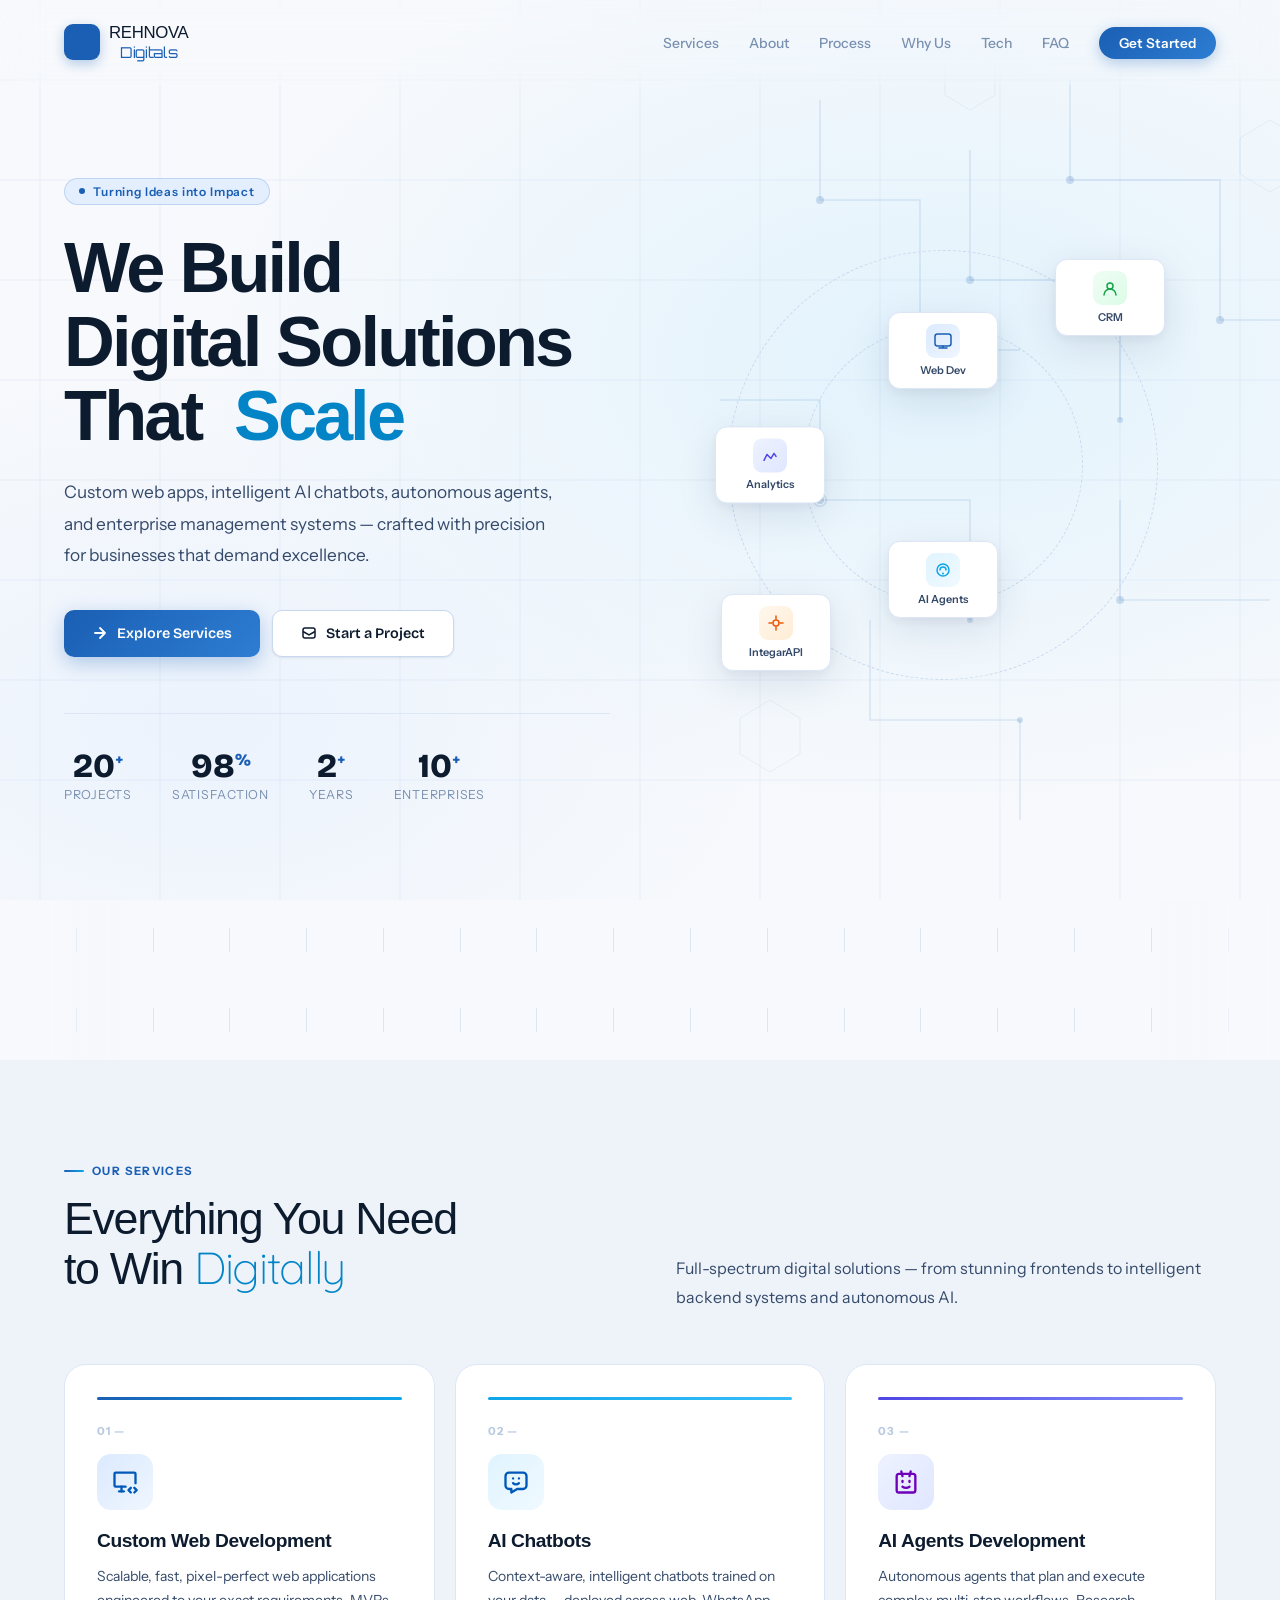
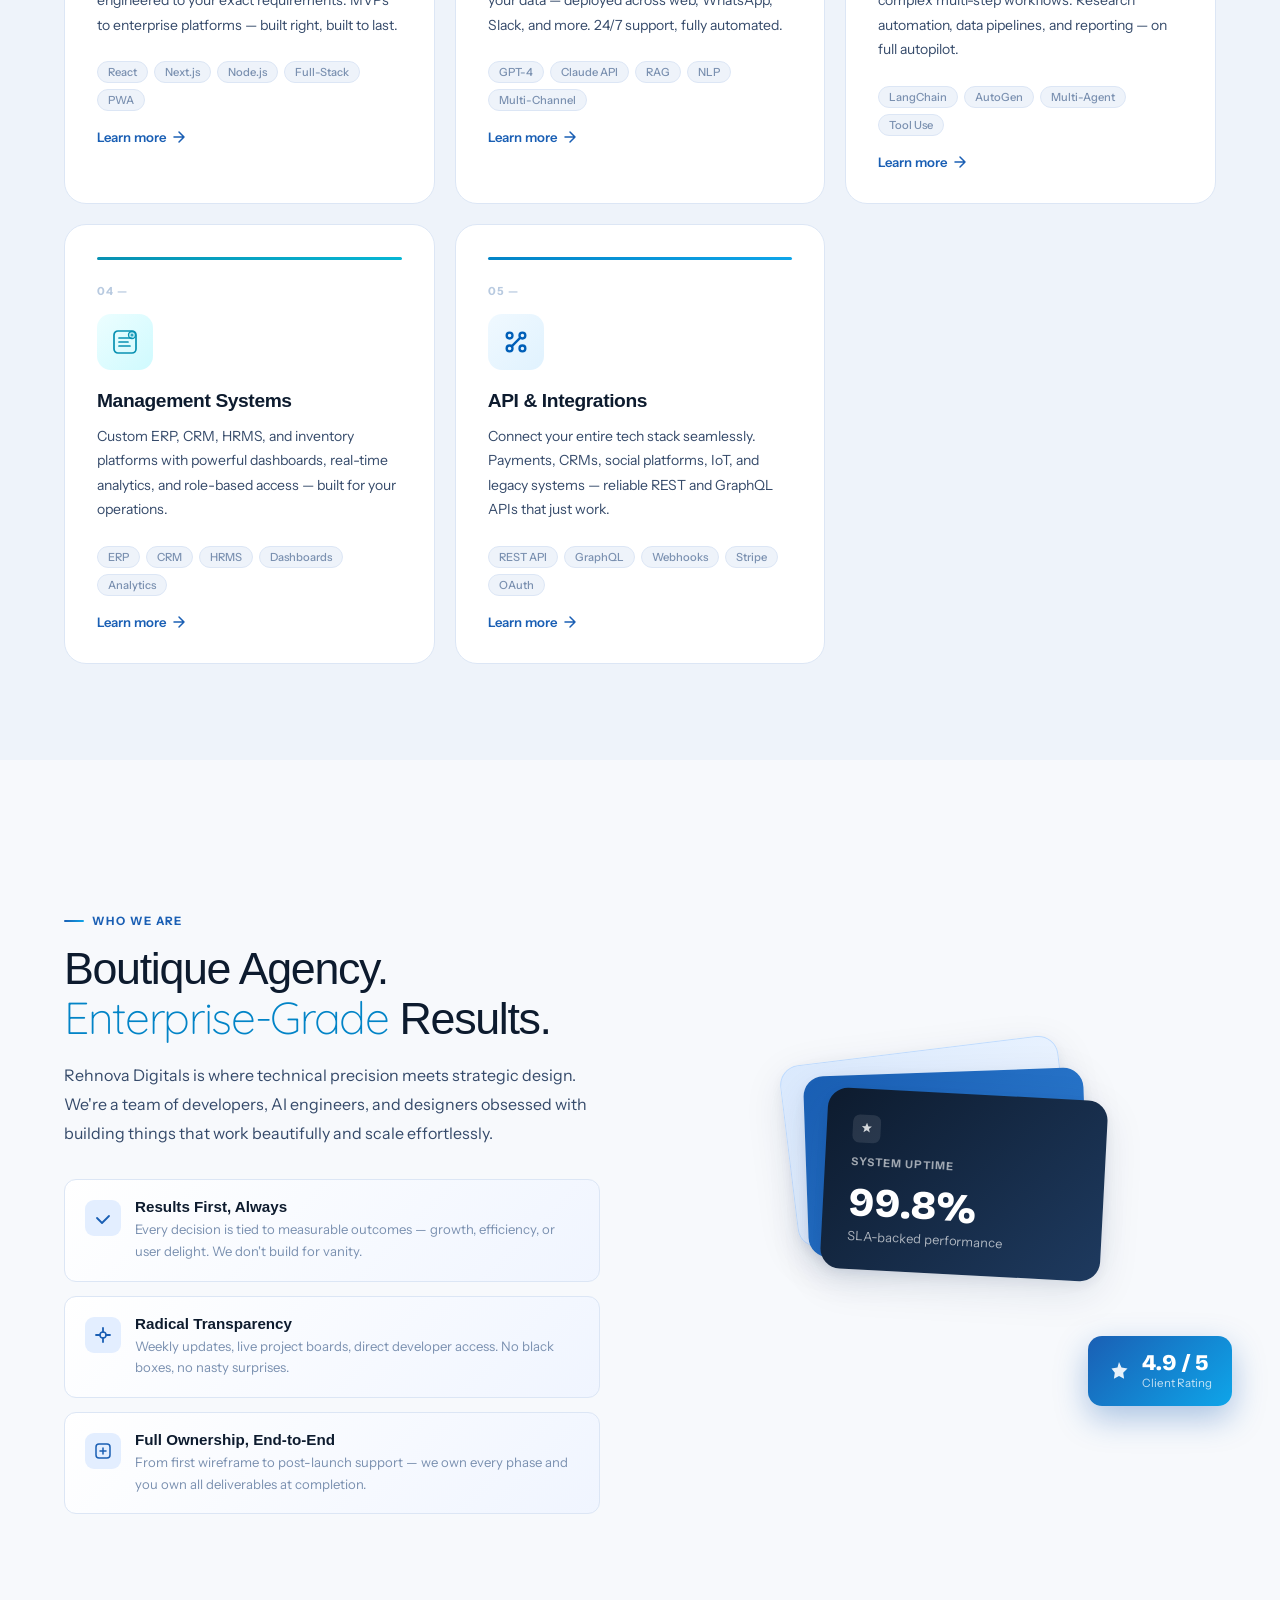
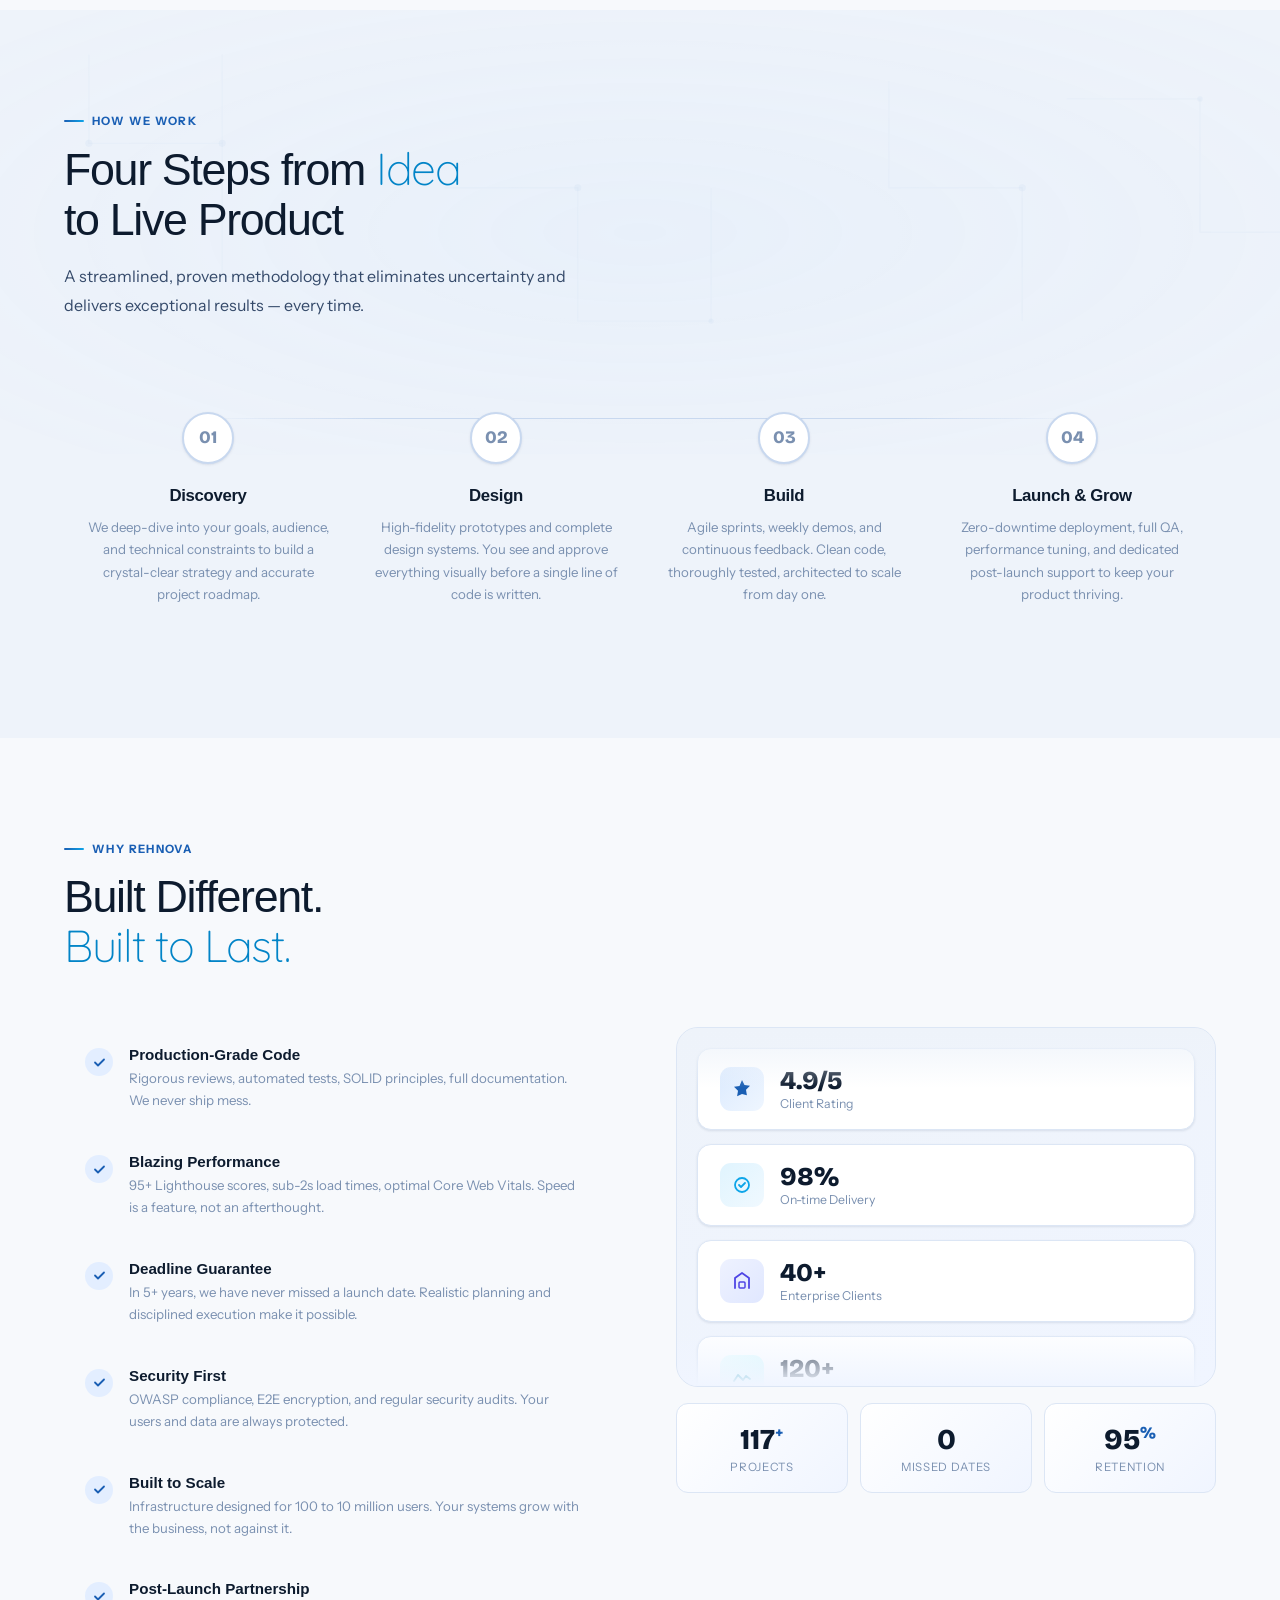
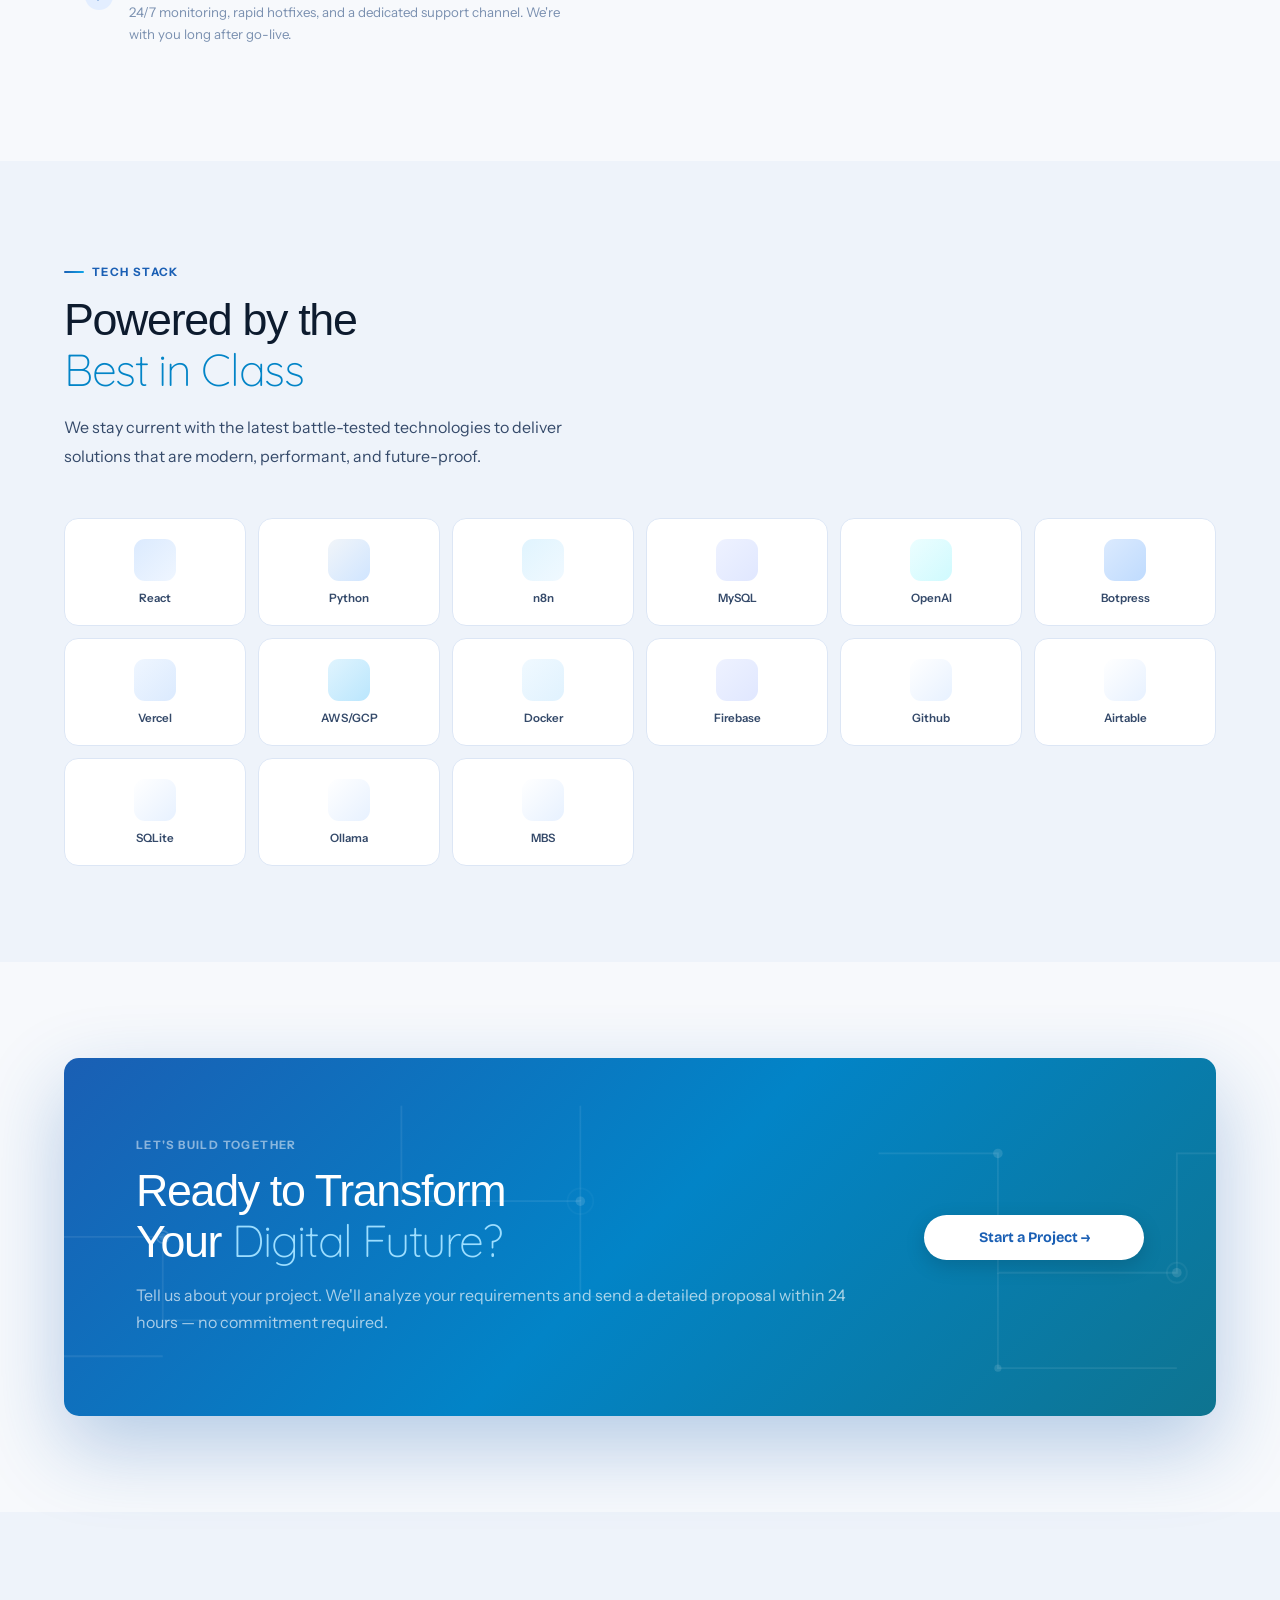
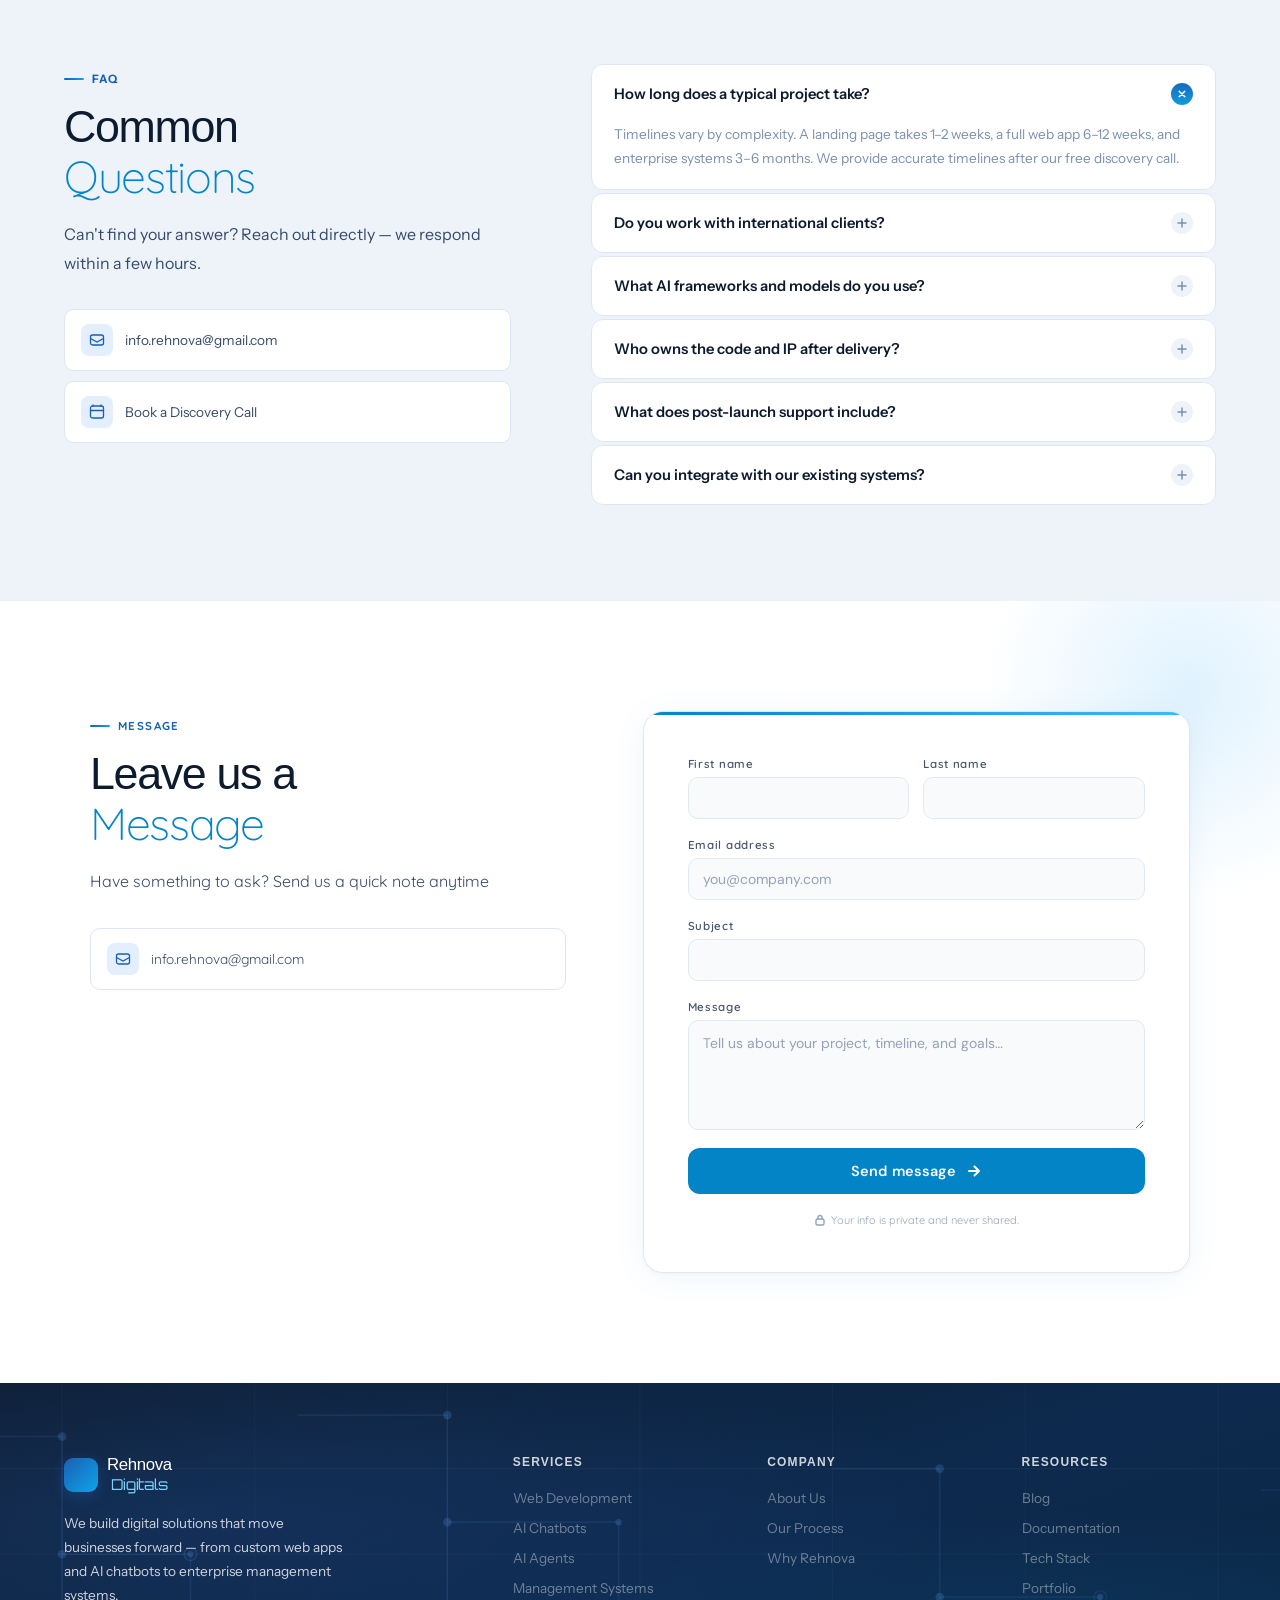
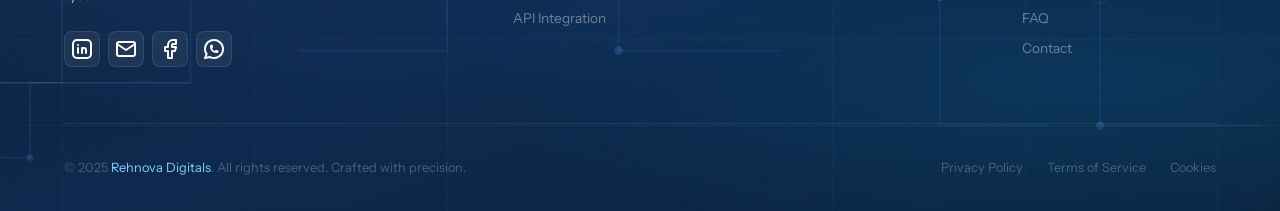
==== commit 45226969: "worked" ====
--- a/index.html
+++ b/index.html
@@ -16,7 +16,7 @@
 
   <link rel="stylesheet" href="static/css/style.css">
 
-  <link rel="icon" href="assets/favicon.ico" sizes="12x12">
+  <link rel="icon" href="assets/favicon.ico" sizes="32x32" type="image/x-icon">
 
   <link rel="icon" href="assets/favicon-32x32.png" sizes="32x32" type="image/png">
   <link rel="icon" href="assets/favicon-16x16.png" sizes="16x16" type="image/png">
@@ -24,7 +24,7 @@
   <link rel="apple-touch-icon" href="assets/apple-touch-icon.png" sizes="180x180">
 
   <link rel="manifest" href="assets/site.webmanifest">
-  
+
 </head>
 
 <body>
@@ -1425,7 +1425,7 @@
     </div>
   </section>
 
-  <section class="cm-section">
+  <section id="sendMsg" class="cm-section">
     <div class="cm-grid">
 
       <!-- LEFT: info -->
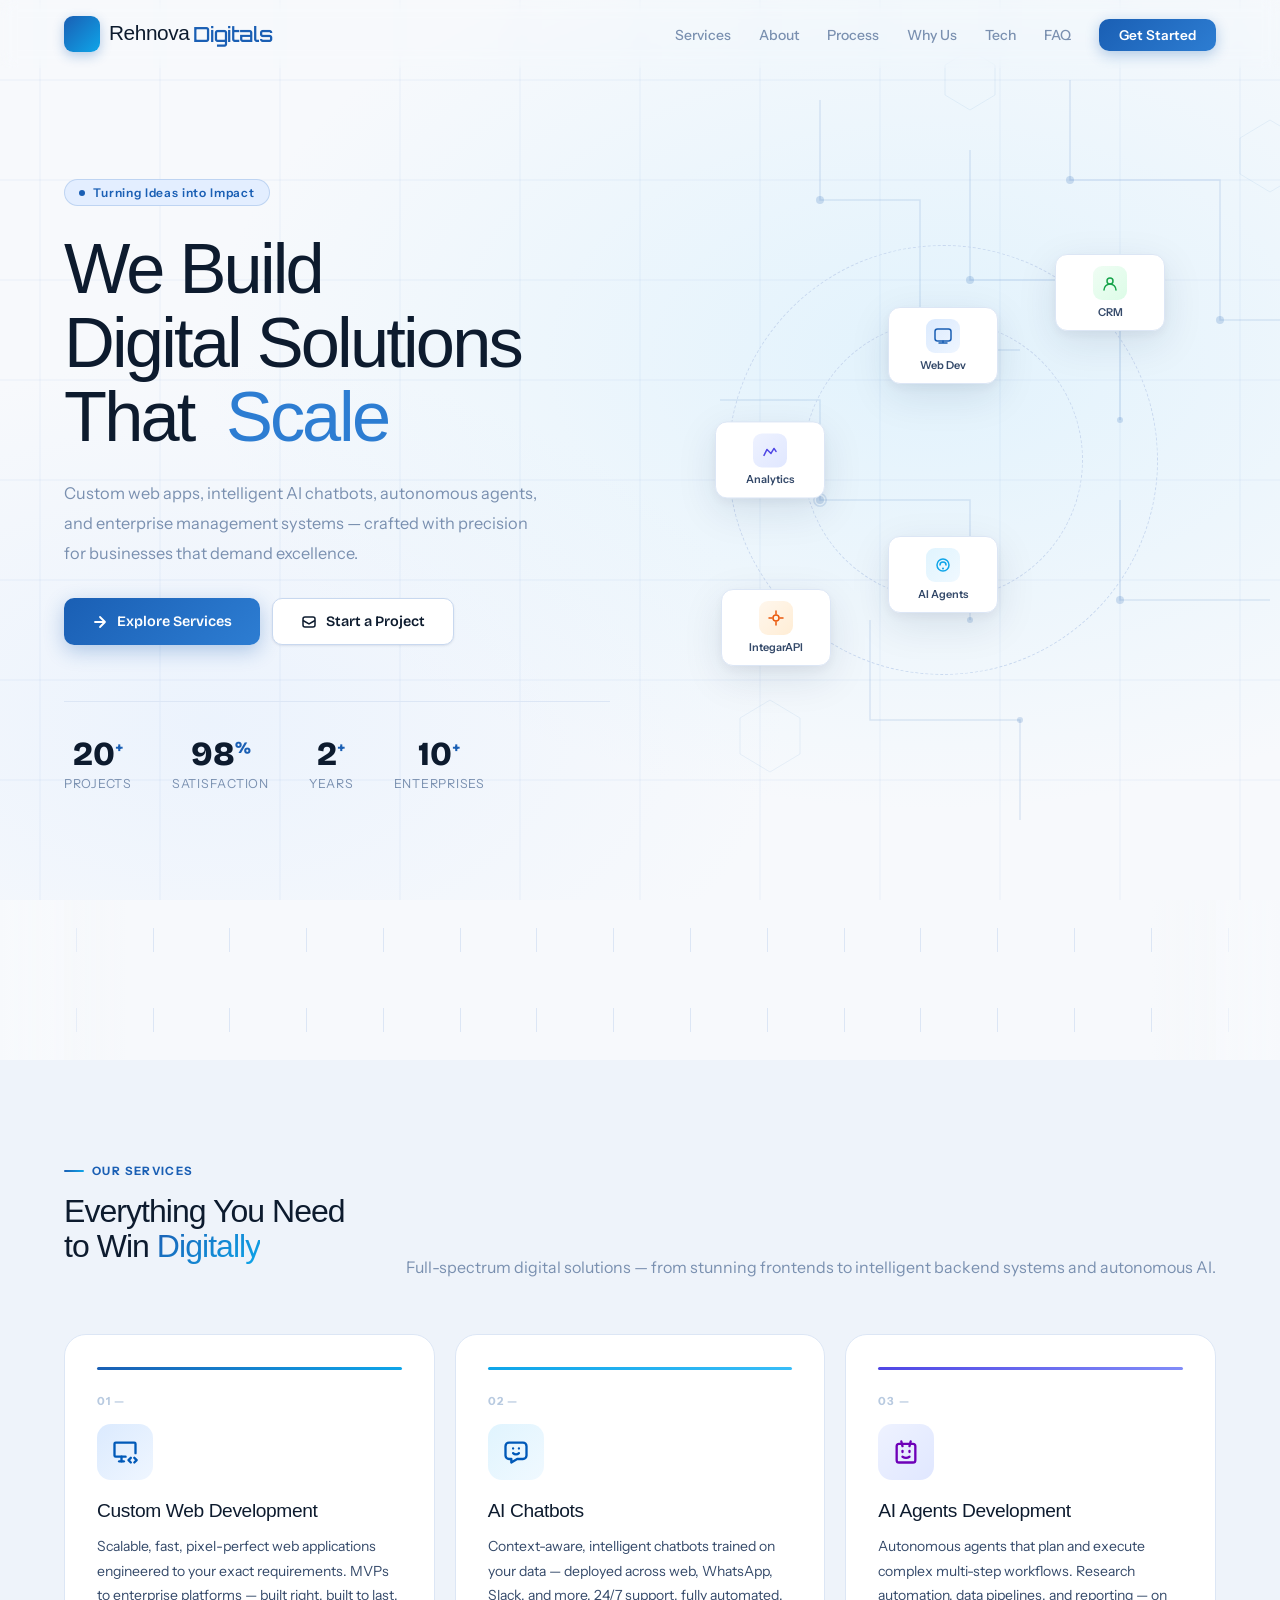
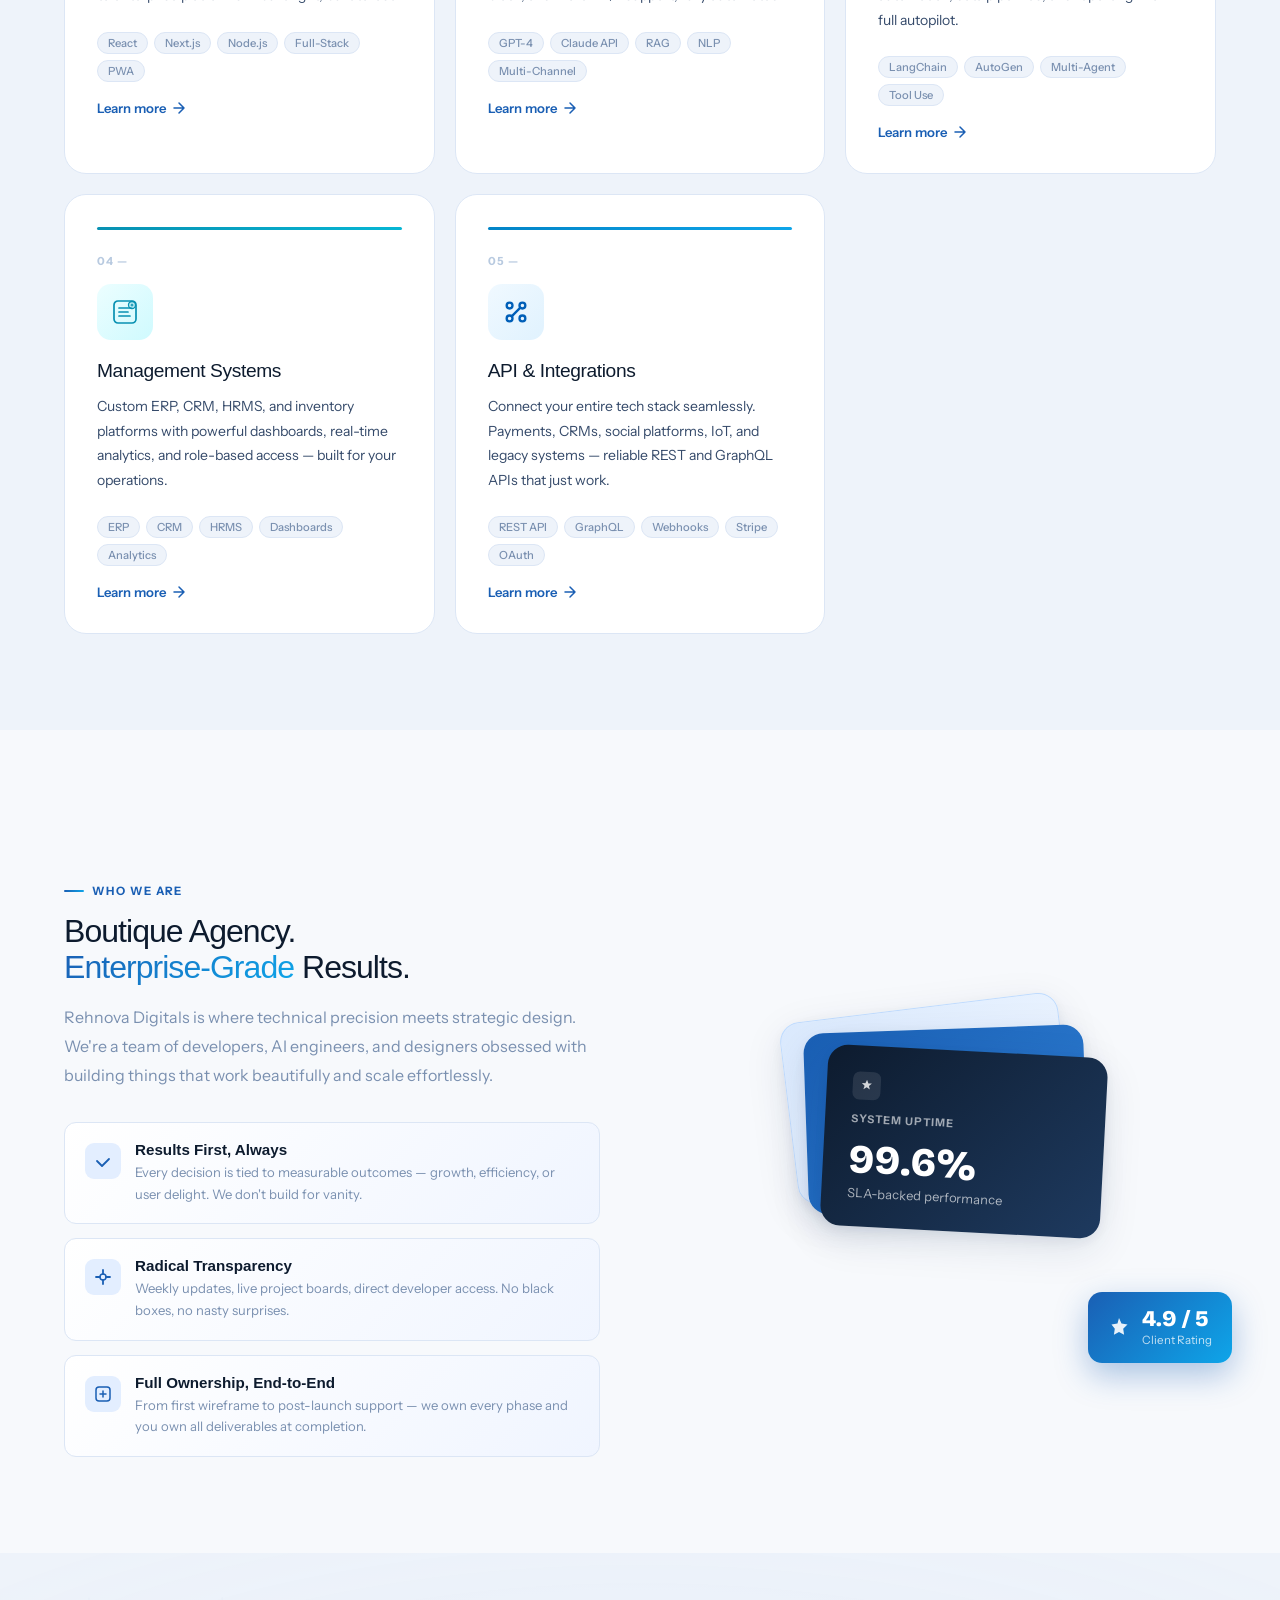
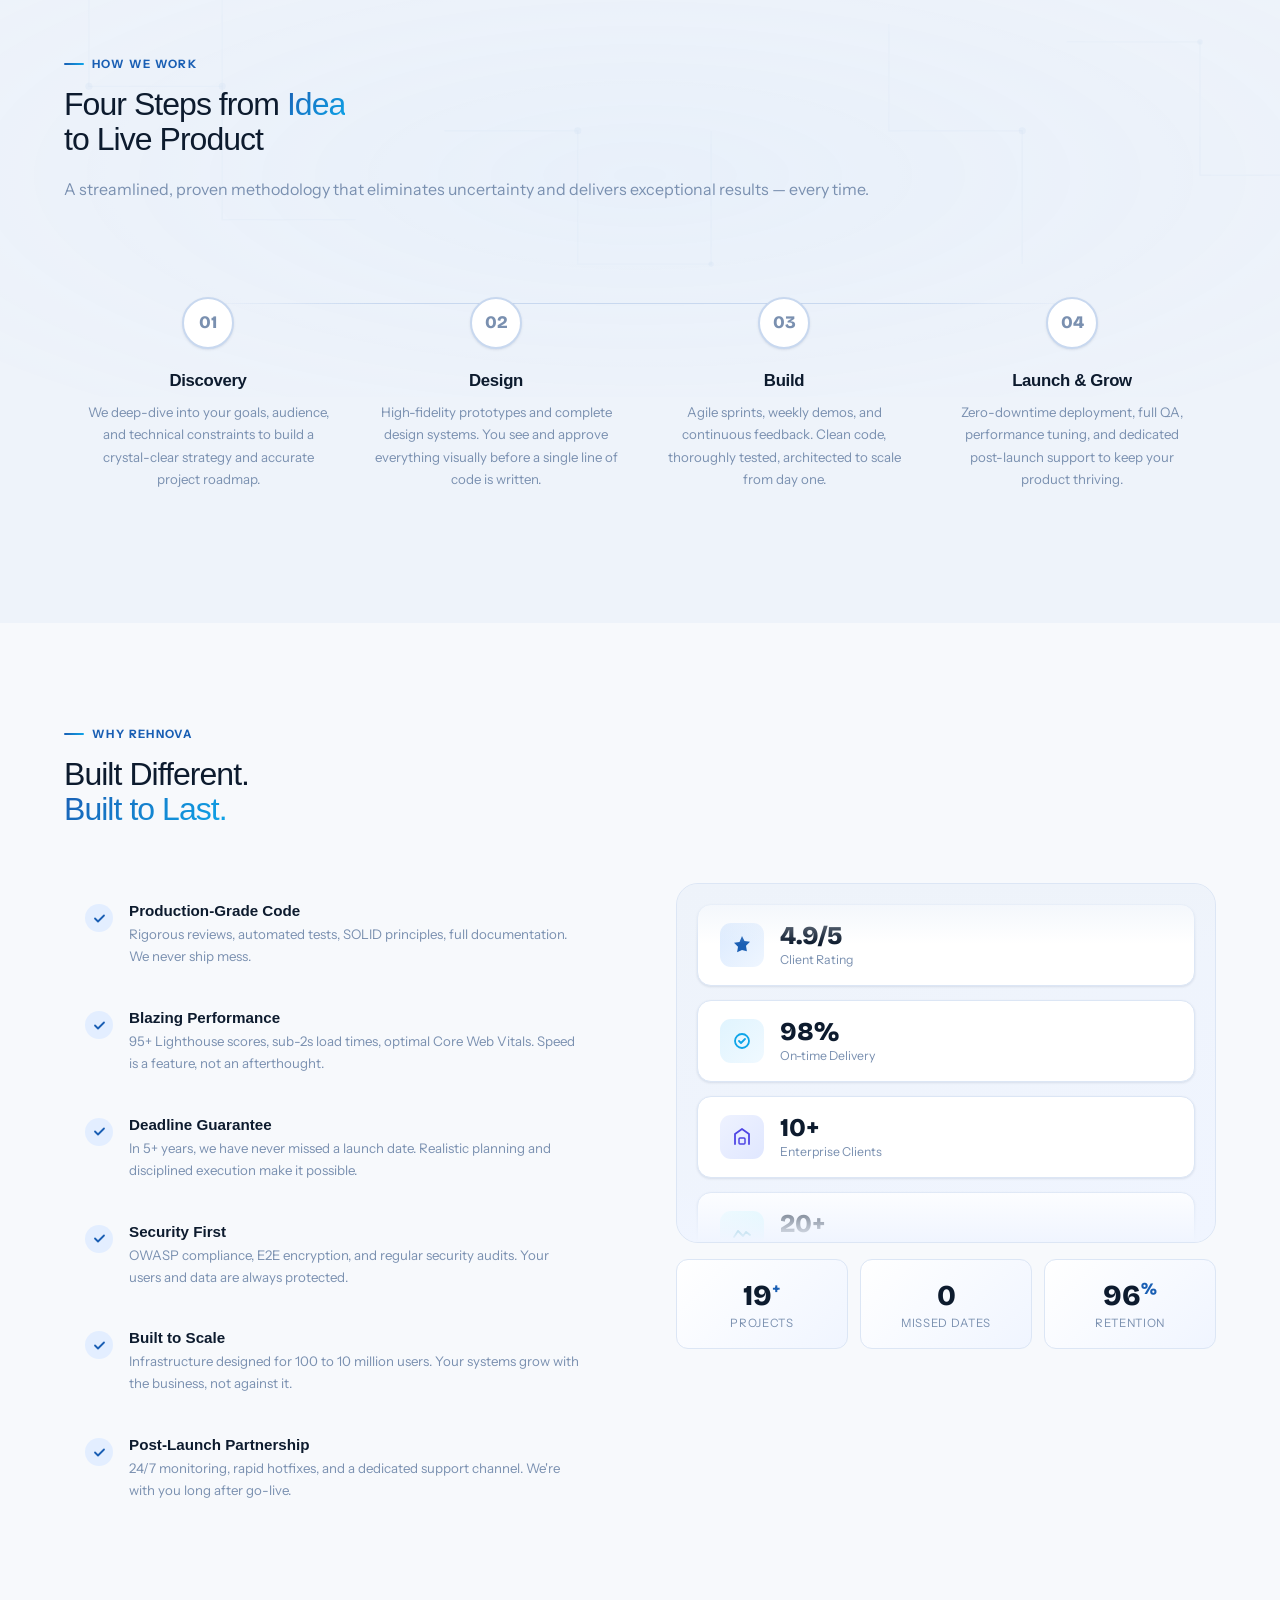
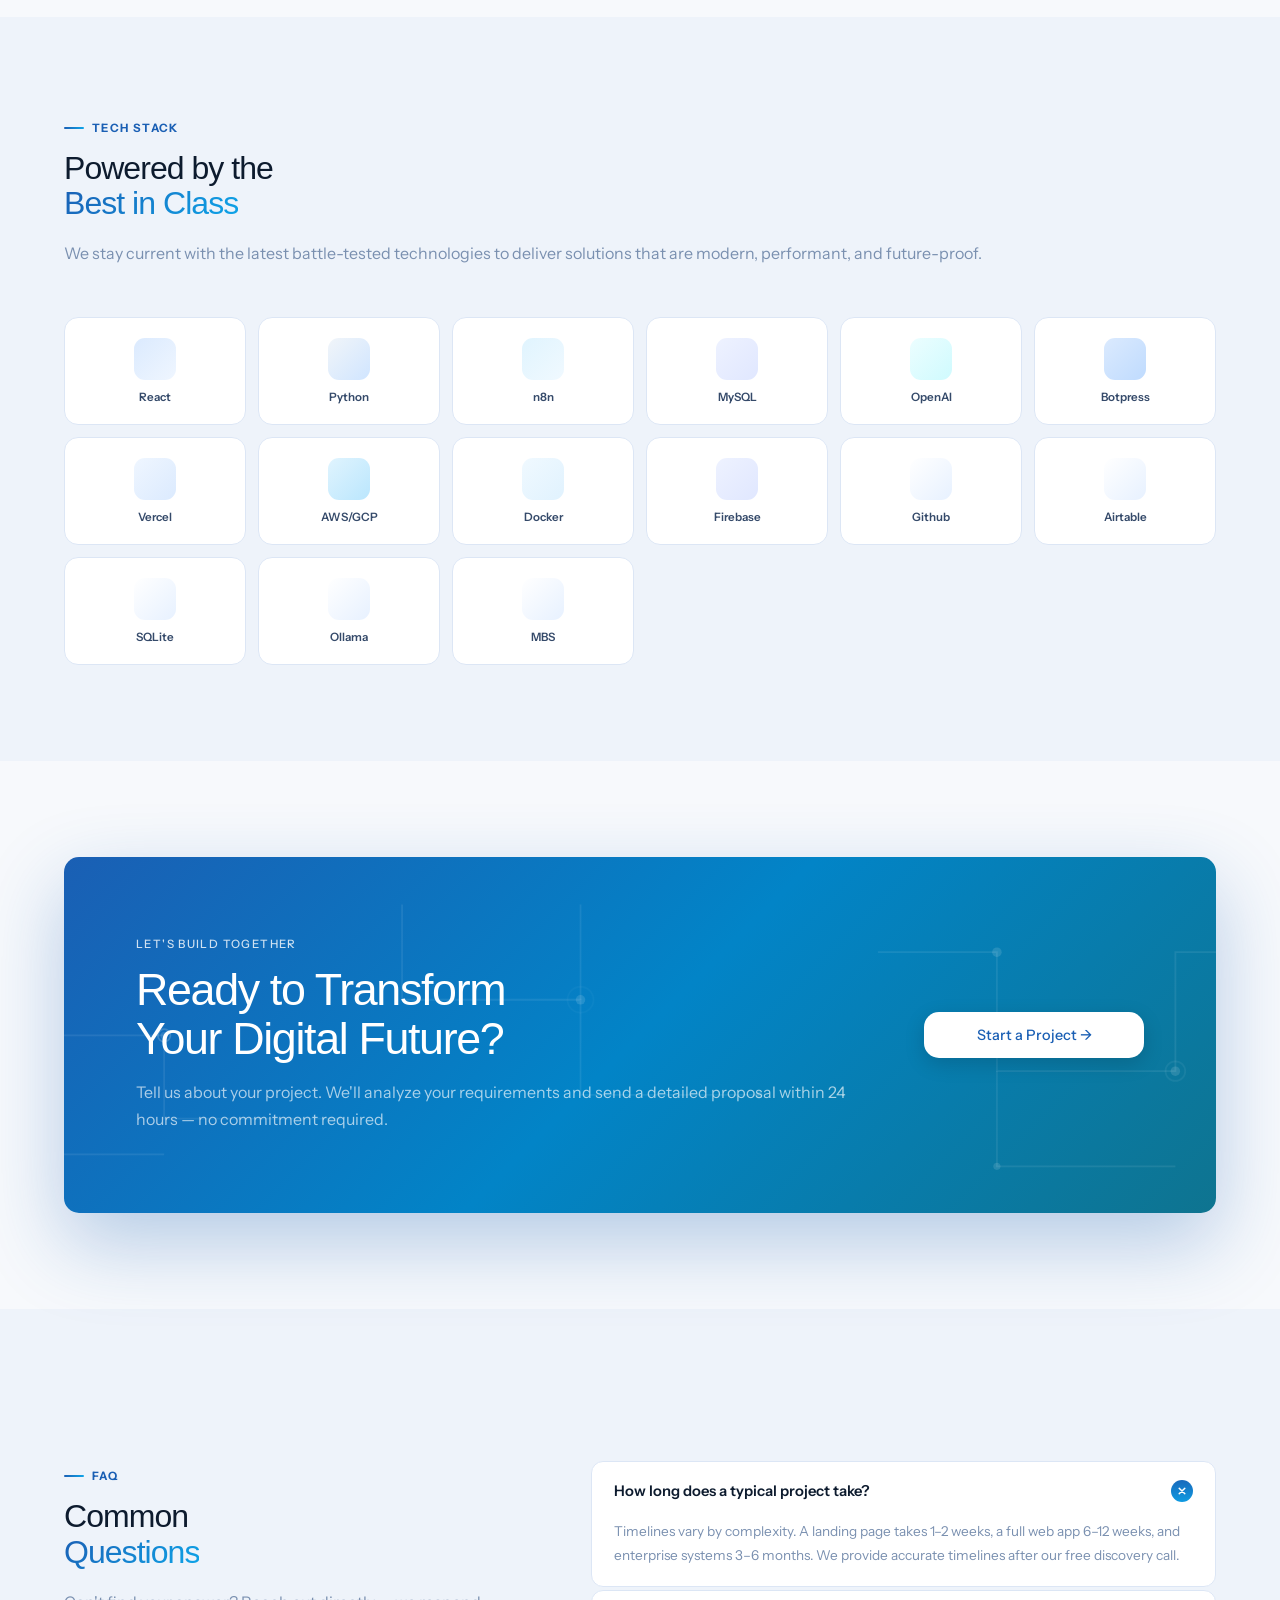
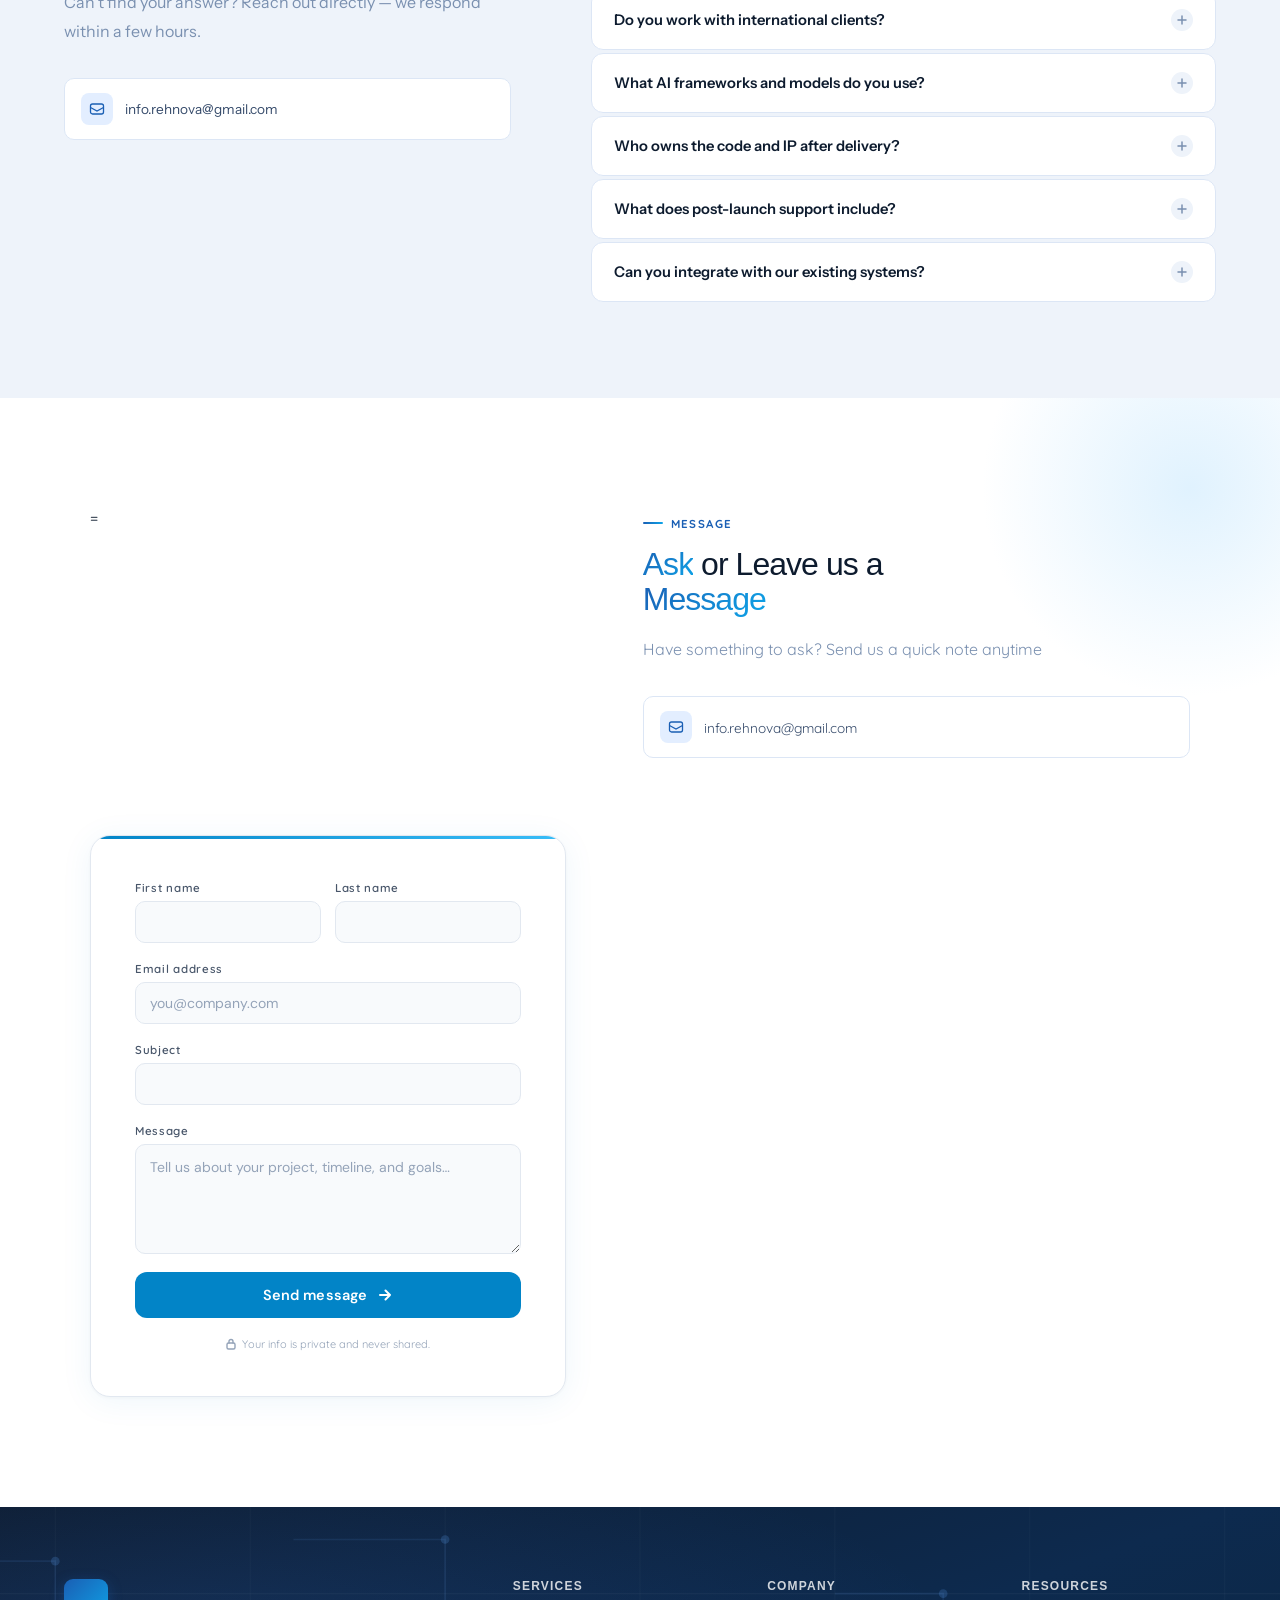
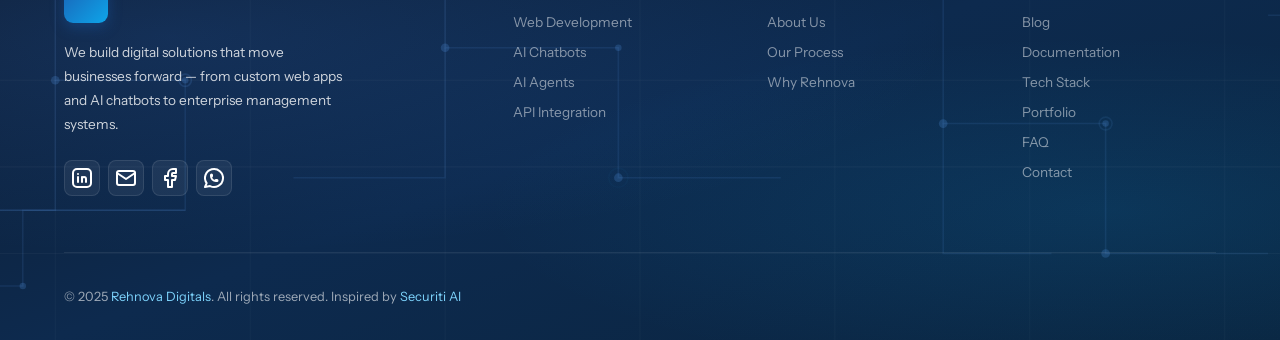
==== commit 5c99da57: "Worked on UI" ====
--- a/index.html
+++ b/index.html
@@ -36,17 +36,16 @@
         <img src="https://res.cloudinary.com/dhcayqpqr/image/upload/v1773966188/20260320_052132_0000_evrmup.png"
           style="height: 50px;" alt="">
       </div>
-      <span class="nav-brand">REHNOVA <span
-          style="font-family: 'Orbitron', sans-serif; font-weight: 100; font-size: 15px;">Digitals</span></span>
+      <span class="nav-brand">Rehnova <span> Digitals</span></span>
     </a>
     <ul class="nav-links">
-      <li><a href="#services">Services</a></li>
-      <li><a href="#about">About</a></li>
-      <li><a href="#process">Process</a></li>
-      <li><a href="#quality">Why Us</a></li>
-      <li><a href="#technologies">Tech</a></li>
+      <li><a href="/#services">Services</a></li>
+      <li><a href="/#about">About</a></li>
+      <li><a href="/#process">Process</a></li>
+      <li><a href="/#quality">Why Us</a></li>
+      <li><a href="/#technologies">Tech</a></li>
       <li><a href="#faq">FAQ</a></li>
-      <li><a href="#cta" class="nav-pill">Get Started</a></li>
+      <li><a href="/#cta"" class=" nav-pill">Get Started</a></li>
     </ul>
     <button class="hamburger" id="hamburger"><span></span><span></span><span></span></button>
   </nav>
@@ -100,7 +99,7 @@
       <rect width="1440" height="900" fill="url(#hg3)" />
       <!-- Grid -->
       <g stroke="#1a5fb4" stroke-opacity="0.06" stroke-width="1">
-        <line x1="0" y1="80" x2="1440" y2="80" />
+        <line x1="0" y1="80" x2="2040" y2="80" />
         <line x1="0" y1="180" x2="1440" y2="180" />
         <line x1="0" y1="280" x2="1440" y2="280" />
         <line x1="0" y1="380" x2="1440" y2="380" />
@@ -426,14 +425,71 @@
 
       <!-- Set A -->
       <div class="logo-card">
-        <img src="https://www.computerhope.com/jargon/n/n8n.png" style="height: 30px;" alt="">
-      </div>
-
+        <img src="https://appxcontent.kaxa.in/paid_course3/2024-10-15-0.3724774982995829.png" style="height: 45px;"
+          alt="">
+      </div>
+
+
+      <div class="logo-card">
+        <img src="https://miro.medium.com/v2/resize:fit:1400/1*2lNGYaa8HhnVGpKy0RutFg.png" style="height: 45px;" alt="">
+      </div>
       <div class="logo-card">
         <img
           src="https://upload.wikimedia.org/wikipedia/commons/thumb/c/c2/GitHub_Invertocat_Logo.svg/250px-GitHub_Invertocat_Logo.svg.png"
           style="height: 30px;" alt="">
       </div>
+      <div class="logo-card">
+        <img src="https://www.computerhope.com/jargon/n/n8n.png" style="height: 30px;" alt="">
+      </div>
+
+      <div class="logo-card">
+        <img
+          src="https://www.ovhcloud.com/sites/default/files/styles/large_screens_1x/public/2021-09/ECX-1909_Hero_MySQL_600x400%402x-1.png"
+          style="height: 30px;" alt="">
+      </div>
+
+      <div class="logo-card">
+        <img
+          src="https://www.gstatic.com/devrel-devsite/prod/vb733f83c4d98b98a393545fb4caff59cc746f444c6f32fab64ef45038fb6ff9b/firebase/images/touchicon-180.png"
+          style="height: 30px;" alt="">
+      </div>
+
+
+      <div class="logo-card">
+        <img src="https://ai.nd.edu/assets/596220/claude_ai_logo.svg" style="height: 30px;" alt="">
+      </div>
+      <div class="logo-card">
+        <img src="https://workablehr.s3.amazonaws.com/uploads/account/open_graph_logo/533949/social?1769554805000"
+          style="height: 45px;" alt="">
+      </div>
+
+      <div class="logo-card">
+        <img src="https://www.computerhope.com/jargon/n/n8n.png" style="height: 30px;" alt="">
+      </div>
+
+
+      <!-- Set B (duplicate for seamless loop) -->
+
+      <div class="logo-card">
+        <img
+          src="https://content.partnerpage.io/[base64]"
+          style="height: 50px;" alt="">
+      </div>
+
+      <div class="logo-card">
+        <img
+          src="https://upload.wikimedia.org/wikipedia/commons/thumb/c/c2/GitHub_Invertocat_Logo.svg/250px-GitHub_Invertocat_Logo.svg.png"
+          style="height: 30px;" alt="">
+      </div>
+      <div class="logo-card">
+        <img src="https://miro.medium.com/v2/resize:fit:1400/1*2lNGYaa8HhnVGpKy0RutFg.png" style="height: 45px;" alt="">
+      </div>
+
+      <div class="logo-card">
+        <img
+          src="https://www.gstatic.com/devrel-devsite/prod/vb733f83c4d98b98a393545fb4caff59cc746f444c6f32fab64ef45038fb6ff9b/firebase/images/touchicon-180.png"
+          style="height: 30px;" alt="">
+      </div>
 
       <div class="logo-card">
         <img src="https://appxcontent.kaxa.in/paid_course3/2024-10-15-0.3724774982995829.png" style="height: 45px;"
@@ -451,18 +507,56 @@
           style="height: 45px;" alt="">
       </div>
 
+
+      <div class="logo-card">
+        <img src="https://ai.nd.edu/assets/596220/claude_ai_logo.svg" style="height: 30px;" alt="">
+      </div>
+
+      <div class="logo-card">
+        <img
+          src="https://content.partnerpage.io/[base64]"
+          style="height: 50px;" alt="">
+      </div>
+
+      <!-- set c  -->
+
+
+
+      <div class="logo-card">
+        <img src="https://appxcontent.kaxa.in/paid_course3/2024-10-15-0.3724774982995829.png" style="height: 45px;"
+          alt="">
+      </div>
+      <div class="logo-card">
+        <img src="https://www.computerhope.com/jargon/n/n8n.png" style="height: 30px;" alt="">
+      </div>
+      <div class="logo-card">
+        <img src="https://miro.medium.com/v2/resize:fit:1400/1*2lNGYaa8HhnVGpKy0RutFg.png" style="height: 45px;" alt="">
+      </div>
+
+      <div class="logo-card">
+        <img src="https://workablehr.s3.amazonaws.com/uploads/account/open_graph_logo/533949/social?1769554805000"
+          style="height: 45px;" alt="">
+      </div>
+      <div class="logo-card">
+        <img
+          src="https://www.ovhcloud.com/sites/default/files/styles/large_screens_1x/public/2021-09/ECX-1909_Hero_MySQL_600x400%402x-1.png"
+          style="height: 30px;" alt="">
+      </div>
+
+
       <div class="logo-card">
         <img
           src="https://www.gstatic.com/devrel-devsite/prod/vb733f83c4d98b98a393545fb4caff59cc746f444c6f32fab64ef45038fb6ff9b/firebase/images/touchicon-180.png"
           style="height: 30px;" alt="">
       </div>
-
-      <div class="logo-card">
-        <img src="https://miro.medium.com/v2/resize:fit:1400/1*2lNGYaa8HhnVGpKy0RutFg.png" style="height: 45px;" alt="">
-      </div>
-
       <div class="logo-card">
         <img src="https://ai.nd.edu/assets/596220/claude_ai_logo.svg" style="height: 30px;" alt="">
+      </div>
+
+      <div class="logo-card">
+        <img
+          src="https://upload.wikimedia.org/wikipedia/commons/thumb/c/c2/GitHub_Invertocat_Logo.svg/250px-GitHub_Invertocat_Logo.svg.png"
+          style="height: 30px;" alt="">
       </div>
 
       <div class="logo-card">
@@ -471,101 +565,6 @@
           style="height: 50px;" alt="">
       </div>
 
-      <!-- Set B (duplicate for seamless loop) -->
-
-      <div class="logo-card">
-        <img src="https://www.computerhope.com/jargon/n/n8n.png" style="height: 30px;" alt="">
-      </div>
-
-      <div class="logo-card">
-        <img
-          src="https://upload.wikimedia.org/wikipedia/commons/thumb/c/c2/GitHub_Invertocat_Logo.svg/250px-GitHub_Invertocat_Logo.svg.png"
-          style="height: 30px;" alt="">
-      </div>
-
-      <div class="logo-card">
-        <img src="https://appxcontent.kaxa.in/paid_course3/2024-10-15-0.3724774982995829.png" style="height: 45px;"
-          alt="">
-      </div>
-
-      <div class="logo-card">
-        <img
-          src="https://www.ovhcloud.com/sites/default/files/styles/large_screens_1x/public/2021-09/ECX-1909_Hero_MySQL_600x400%402x-1.png"
-          style="height: 30px;" alt="">
-      </div>
-
-      <div class="logo-card">
-        <img src="https://workablehr.s3.amazonaws.com/uploads/account/open_graph_logo/533949/social?1769554805000"
-          style="height: 45px;" alt="">
-      </div>
-
-      <div class="logo-card">
-        <img
-          src="https://www.gstatic.com/devrel-devsite/prod/vb733f83c4d98b98a393545fb4caff59cc746f444c6f32fab64ef45038fb6ff9b/firebase/images/touchicon-180.png"
-          style="height: 30px;" alt="">
-      </div>
-
-      <div class="logo-card">
-        <img src="https://miro.medium.com/v2/resize:fit:1400/1*2lNGYaa8HhnVGpKy0RutFg.png" style="height: 45px;" alt="">
-      </div>
-
-      <div class="logo-card">
-        <img src="https://ai.nd.edu/assets/596220/claude_ai_logo.svg" style="height: 30px;" alt="">
-      </div>
-
-      <div class="logo-card">
-        <img
-          src="https://content.partnerpage.io/[base64]"
-          style="height: 50px;" alt="">
-      </div>
-
-      <!-- set c  -->
-
-      <div class="logo-card">
-        <img src="https://www.computerhope.com/jargon/n/n8n.png" style="height: 30px;" alt="">
-      </div>
-
-      <div class="logo-card">
-        <img
-          src="https://upload.wikimedia.org/wikipedia/commons/thumb/c/c2/GitHub_Invertocat_Logo.svg/250px-GitHub_Invertocat_Logo.svg.png"
-          style="height: 30px;" alt="">
-      </div>
-
-      <div class="logo-card">
-        <img src="https://appxcontent.kaxa.in/paid_course3/2024-10-15-0.3724774982995829.png" style="height: 45px;"
-          alt="">
-      </div>
-
-      <div class="logo-card">
-        <img
-          src="https://www.ovhcloud.com/sites/default/files/styles/large_screens_1x/public/2021-09/ECX-1909_Hero_MySQL_600x400%402x-1.png"
-          style="height: 30px;" alt="">
-      </div>
-
-      <div class="logo-card">
-        <img src="https://workablehr.s3.amazonaws.com/uploads/account/open_graph_logo/533949/social?1769554805000"
-          style="height: 45px;" alt="">
-      </div>
-
-      <div class="logo-card">
-        <img
-          src="https://www.gstatic.com/devrel-devsite/prod/vb733f83c4d98b98a393545fb4caff59cc746f444c6f32fab64ef45038fb6ff9b/firebase/images/touchicon-180.png"
-          style="height: 30px;" alt="">
-      </div>
-
-      <div class="logo-card">
-        <img src="https://miro.medium.com/v2/resize:fit:1400/1*2lNGYaa8HhnVGpKy0RutFg.png" style="height: 45px;" alt="">
-      </div>
-
-      <div class="logo-card">
-        <img src="https://ai.nd.edu/assets/596220/claude_ai_logo.svg" style="height: 30px;" alt="">
-      </div>
-
-      <div class="logo-card">
-        <img
-          src="https://content.partnerpage.io/[base64]"
-          style="height: 50px;" alt="">
-      </div>
 
 
     </div>
@@ -577,13 +576,11 @@
 
   <!-- SERVICES -->
   <section id="services">
-    <!-- Circuit background -->
 
     <div class="services-head reveal">
       <div>
         <div class="s-label">Our Services</div>
-        <h2 class="s-title">Everything You Need<br>to Win <span
-            style="font-family: 'Quicksand', sans-serif; color: #0284c7; font-weight: 300;">Digitally</span></h2>
+        <h2 class="s-title">Everything You Need<br>to Win <span class="grad">Digitally</span></h2>
       </div>
       <p class="s-desc">Full-spectrum digital solutions — from stunning frontends to intelligent backend systems and
         autonomous AI.</p>
@@ -733,8 +730,7 @@
     <div class="about-grid">
       <div class="about-left reveal">
         <div class="s-label">Who We Are</div>
-        <h2 class="s-title">Boutique Agency.<br><span
-            style="font-family: 'Quicksand', sans-serif; color: #0284c7; font-weight: 300;">Enterprise-Grade</span>
+        <h2 class="s-title">Boutique Agency.<br><span class="grad">Enterprise-Grade</span>
           Results.</h2>
         <p class="s-desc">Rehnova Digitals is where technical precision meets strategic design. We're a team of
           developers, AI engineers, and designers obsessed with building things that work beautifully and scale
@@ -856,8 +852,7 @@
     </svg>
     <div class="reveal">
       <div class="s-label">How We Work</div>
-      <h2 class="s-title">Four Steps from <span
-          style="font-family: 'Quicksand', sans-serif; color: #0284c7; font-weight: 300;">Idea</span><br>to Live Product
+      <h2 class="s-title">Four Steps from <span class="grad">Idea</span><br>to Live Product
       </h2>
       <p class="s-desc">A streamlined, proven methodology that eliminates uncertainty and delivers exceptional results —
         every time.</p>
@@ -902,8 +897,7 @@
   <section id="quality">
     <div class="reveal">
       <div class="s-label">Why Rehnova</div>
-      <h2 class="s-title">Built Different.<br><span
-          style="font-family: 'Quicksand', sans-serif; color: #0284c7; font-weight: 300;">Built to Last.</span></h2>
+      <h2 class="s-title">Built Different.<br><span class="grad">Built to Last.</span></h2>
     </div>
     <div class="quality-layout reveal">
       <div class="quality-list">
@@ -1006,7 +1000,7 @@
                   <rect x="8" y="12" width="6" height="6" rx="1" stroke="#4f46e5" stroke-width="1.5" />
                 </svg></div>
               <div>
-                <div class="mc-num">40+</div>
+                <div class="mc-num">10+</div>
                 <div class="mc-label">Enterprise Clients</div>
               </div>
             </div>
@@ -1017,7 +1011,7 @@
                     stroke-linejoin="round" />
                 </svg></div>
               <div>
-                <div class="mc-num">120+</div>
+                <div class="mc-num">20+</div>
                 <div class="mc-label">Projects Delivered</div>
               </div>
             </div>
@@ -1040,7 +1034,7 @@
                     stroke-linecap="round" />
                 </svg></div>
               <div>
-                <div class="mc-num">5+</div>
+                <div class="mc-num">2+</div>
                 <div class="mc-label">Years Experience</div>
               </div>
             </div>
@@ -1075,7 +1069,7 @@
                   <rect x="8" y="12" width="6" height="6" rx="1" stroke="#4f46e5" stroke-width="1.5" />
                 </svg></div>
               <div>
-                <div class="mc-num">40+</div>
+                <div class="mc-num">10+</div>
                 <div class="mc-label">Enterprise Clients</div>
               </div>
             </div>
@@ -1086,7 +1080,7 @@
                     stroke-linejoin="round" />
                 </svg></div>
               <div>
-                <div class="mc-num">120+</div>
+                <div class="mc-num">20+</div>
                 <div class="mc-label">Projects Delivered</div>
               </div>
             </div>
@@ -1109,7 +1103,7 @@
                     stroke-linecap="round" />
                 </svg></div>
               <div>
-                <div class="mc-num">5+</div>
+                <div class="mc-num">2+</div>
                 <div class="mc-label">Years Experience</div>
               </div>
             </div>
@@ -1118,7 +1112,7 @@
         </div>
         <div class="quality-bottom">
           <div class="qb-card">
-            <div class="qb-num">120<sup>+</sup></div>
+            <div class="qb-num">20<sup>+</sup></div>
             <div class="qb-l">Projects</div>
           </div>
           <div class="qb-card">
@@ -1139,8 +1133,7 @@
 
     <div class="reveal">
       <div class="s-label">Tech Stack</div>
-      <h2 class="s-title">Powered by the<br><span
-          style="font-family: 'Quicksand', sans-serif; color: #0284c7; font-weight: 300;">Best in Class</span></h2>
+      <h2 class="s-title">Powered by the<br><span class="grad">Best in Class</span></h2>
       <p class="s-desc">We stay current with the latest battle-tested technologies to deliver solutions that are modern,
         performant, and future-proof.</p>
     </div>
@@ -1312,8 +1305,7 @@
       </svg>
       <div style="position:relative;z-index:2;">
         <div class="cta-eyebrow">Let's Build Together</div>
-        <h2>Ready to Transform<br>Your <span
-            style="font-family: 'Quicksand', sans-serif; color: #9ddeff; font-weight: 300;">Digital Future?</span></h2>
+        <h2>Ready to Transform<br>Your <span class="grad" >Digital Future?</span></h2>
         <p>Tell us about your project. We'll analyze your requirements and send a detailed proposal within 24 hours — no
           commitment required.</p>
       </div>
@@ -1328,8 +1320,7 @@
     <div class="faq-layout">
       <div class="faq-sidebar reveal">
         <div class="s-label">FAQ</div>
-        <h2 class="s-title">Common<br><span
-            style="font-family: 'Quicksand', sans-serif; color: #0284c7; font-weight: 300;">Questions</span></h2>
+        <h2 class="s-title">Common<br><span class="grad">Questions</span></h2>
         <p class="s-desc">Can't find your answer? Reach out directly — we respond within a few hours.</p>
         <div class="faq-contact">
           <a href="mailto:hello@rehnovadigitals.com" class="fc-item">
@@ -1340,13 +1331,6 @@
             info.rehnova@gmail.com
           </a>
 
-          <a href="#cta" class="fc-item">
-            <div class="fc-icon"><svg width="16" height="16" viewBox="0 0 16 16" fill="none">
-                <rect x="1.5" y="2" width="13" height="12" rx="2" stroke="#1a5fb4" stroke-width="1.3" />
-                <path d="M4 2V1M12 2V1M1.5 6.5h13" stroke="#1a5fb4" stroke-width="1.3" stroke-linecap="round" />
-              </svg></div>
-            Book a Discovery Call
-          </a>
         </div>
       </div>
       <div class="faq-list reveal">
@@ -1425,15 +1409,17 @@
     </div>
   </section>
 
+  <!-- message us section  -->
+
   <section id="sendMsg" class="cm-section">
     <div class="cm-grid">
-
-      <!-- LEFT: info -->
+      =
       <div class="cm-info">
         <div class="faq-sidebar reveal">
           <div class="s-label">Message</div>
-          <h2 class="s-title">Leave us a<br><span
-              style="font-family: 'Quicksand', sans-serif; color: #0284c7; font-weight: 300;">Message</span></h2>
+          <h2 class="s-title"><span class="grad">Ask</span> or Leave us
+            a<br><span class="grad">Message</span>
+          </h2>
           <p class="s-desc">Have something to ask? Send us a quick note anytime</p>
           <div class="faq-contact">
             <a href="mailto:hello@rehnovadigitals.com" class="fc-item">
@@ -1554,7 +1540,7 @@
     </div><!-- /grid -->
   </section>
 
-  <!-- FOOTER -->
+   <!-- FOOTER -->
   <footer>
     <!-- Interactive circuit SVG for footer -->
     <svg class="footer-svg-bg" viewBox="0 0 1440 400" preserveAspectRatio="xMidYMid slice"
@@ -1633,69 +1619,35 @@
 
     <div class="foot-grid">
       <div class="foot-brand">
-        <a href="home" class="foot-logo">
+        <a href="/" class="foot-logo">
           <div class="foot-logo-mark">
-            <img src="https://res.cloudinary.com/dhcayqpqr/image/upload/v1773966188/20260320_052132_0000_evrmup.png"
-              style="height: 50px;" alt="">
-          </div>
-          <span class="foot-brandname">Rehnova <span
-              style="font-family: 'Orbitron', sans-serif; font-weight: 100; font-size: 15px;">Digitals</span></span>
+           <img src="https://res.cloudinary.com/dhcayqpqr/image/upload/v1773966188/20260320_052132_0000_evrmup.png"  alt="">
+          </div>
         </a>
         <p class="foot-desc">We build digital solutions that move businesses forward — from custom web apps and AI
           chatbots to enterprise management systems.</p>
         <div class="foot-socials">
-          <a href="#" class="fs-link" aria-label="LinkedIn"><svg xmlns="http://www.w3.org/2000/svg" width="24"
-              height="24" viewBox="0 0 24 24" fill="none" stroke="#ffffff" stroke-width="2" stroke-linecap="round"
-              stroke-linejoin="round" class="icon icon-tabler icons-tabler-outline icon-tabler-brand-linkedin">
-              <path stroke="none" d="M0 0h24v24H0z" fill="none" />
-              <path d="M8 11v5" />
-              <path d="M8 8v.01" />
-              <path d="M12 16v-5" />
-              <path d="M16 16v-3a2 2 0 1 0 -4 0" />
-              <path d="M3 7a4 4 0 0 1 4 -4h10a4 4 0 0 1 4 4v10a4 4 0 0 1 -4 4h-10a4 4 0 0 1 -4 -4l0 -10" />
-            </svg></a>
-          <a href="https://mailto:info.rehnova@gmail.com" class="fs-link" aria-label="Twitter/X"><svg
-              xmlns="http://www.w3.org/2000/svg" width="24" height="24" viewBox="0 0 24 24" fill="none" stroke="#ffffff"
-              stroke-width="2" stroke-linecap="round" stroke-linejoin="round"
-              class="icon icon-tabler icons-tabler-outline icon-tabler-mail">
-              <path stroke="none" d="M0 0h24v24H0z" fill="none" />
-              <path d="M3 7a2 2 0 0 1 2 -2h14a2 2 0 0 1 2 2v10a2 2 0 0 1 -2 2h-14a2 2 0 0 1 -2 -2v-10" />
-              <path d="M3 7l9 6l9 -6" />
-            </svg></a>
-          <a href="https://facebook.com/rehnova digitals" class="fs-link" aria-label="GitHub"><svg
-              xmlns="http://www.w3.org/2000/svg" width="24" height="24" viewBox="0 0 24 24" fill="none" stroke="#ffffff"
-              stroke-width="2" stroke-linecap="round" stroke-linejoin="round"
-              class="icon icon-tabler icons-tabler-outline icon-tabler-brand-facebook">
-              <path stroke="none" d="M0 0h24v24H0z" fill="none" />
-              <path d="M7 10v4h3v7h4v-7h3l1 -4h-4v-2a1 1 0 0 1 1 -1h3v-4h-3a5 5 0 0 0 -5 5v2h-3" />
-            </svg></a>
-          <a href="https://wa.me/923425040554" class="fs-link" aria-label="Instagram"><svg
-              xmlns="http://www.w3.org/2000/svg" width="24" height="24" viewBox="0 0 24 24" fill="none" stroke="#ffffff"
-              stroke-width="2" stroke-linecap="round" stroke-linejoin="round"
-              class="icon icon-tabler icons-tabler-outline icon-tabler-brand-whatsapp">
-              <path stroke="none" d="M0 0h24v24H0z" fill="none" />
-              <path d="M3 21l1.65 -3.8a9 9 0 1 1 3.4 2.9l-5.05 .9" />
-              <path
-                d="M9 10a.5 .5 0 0 0 1 0v-1a.5 .5 0 0 0 -1 0v1a5 5 0 0 0 5 5h1a.5 .5 0 0 0 0 -1h-1a.5 .5 0 0 0 0 1" />
-            </svg></a>
+          <a href="#" class="fs-link" aria-label="LinkedIn"><svg xmlns="http://www.w3.org/2000/svg" width="24" height="24" viewBox="0 0 24 24" fill="none" stroke="#ffffff" stroke-width="2" stroke-linecap="round" stroke-linejoin="round" class="icon icon-tabler icons-tabler-outline icon-tabler-brand-linkedin"><path stroke="none" d="M0 0h24v24H0z" fill="none"/><path d="M8 11v5" /><path d="M8 8v.01" /><path d="M12 16v-5" /><path d="M16 16v-3a2 2 0 1 0 -4 0" /><path d="M3 7a4 4 0 0 1 4 -4h10a4 4 0 0 1 4 4v10a4 4 0 0 1 -4 4h-10a4 4 0 0 1 -4 -4l0 -10" /></svg></a>
+          <a href="https://mailto:info.rehnova@gmail.com" class="fs-link" aria-label="Twitter/X"><svg xmlns="http://www.w3.org/2000/svg" width="24" height="24" viewBox="0 0 24 24" fill="none" stroke="#ffffff" stroke-width="2" stroke-linecap="round" stroke-linejoin="round" class="icon icon-tabler icons-tabler-outline icon-tabler-mail"><path stroke="none" d="M0 0h24v24H0z" fill="none"/><path d="M3 7a2 2 0 0 1 2 -2h14a2 2 0 0 1 2 2v10a2 2 0 0 1 -2 2h-14a2 2 0 0 1 -2 -2v-10" /><path d="M3 7l9 6l9 -6" /></svg></a>
+          <a href="https://facebook.com/rehnova digitals" class="fs-link" aria-label="GitHub"><svg xmlns="http://www.w3.org/2000/svg" width="24" height="24" viewBox="0 0 24 24" fill="none" stroke="#ffffff" stroke-width="2" stroke-linecap="round" stroke-linejoin="round" class="icon icon-tabler icons-tabler-outline icon-tabler-brand-facebook"><path stroke="none" d="M0 0h24v24H0z" fill="none"/><path d="M7 10v4h3v7h4v-7h3l1 -4h-4v-2a1 1 0 0 1 1 -1h3v-4h-3a5 5 0 0 0 -5 5v2h-3" /></svg></a>
+          <a href="https://wa.me/923425040554" class="fs-link" aria-label="Instagram"><svg xmlns="http://www.w3.org/2000/svg" width="24" height="24" viewBox="0 0 24 24" fill="none" stroke="#ffffff" stroke-width="2" stroke-linecap="round" stroke-linejoin="round" class="icon icon-tabler icons-tabler-outline icon-tabler-brand-whatsapp"><path stroke="none" d="M0 0h24v24H0z" fill="none"/><path d="M3 21l1.65 -3.8a9 9 0 1 1 3.4 2.9l-5.05 .9" /><path d="M9 10a.5 .5 0 0 0 1 0v-1a.5 .5 0 0 0 -1 0v1a5 5 0 0 0 5 5h1a.5 .5 0 0 0 0 -1h-1a.5 .5 0 0 0 0 1" /></svg></a>
         </div>
       </div>
       <div class="foot-col">
         <h4>Services</h4>
         <ul class="foot-links">
-          <li><a href="home#services">Web Development</a></li>
-          <li><a href="home#services">AI Chatbots</a></li>
-          <li><a href="home#services">AI Agents</a></li>
-          <li><a href="home#services">Management Systems</a></li>
-          <li><a href="home#services">API Integration</a></li>
+          <li><a href="/web-development">Web Development</a></li>
+          <li><a href="/chatbots">AI Chatbots</a></li>
+          <li><a href="/agents">AI Agents</a></li>
+          <li><a href="/integrations">API Integration</a></li>
         </ul>
       </div>
       <div class="foot-col">
         <h4>Company</h4>
         <ul class="foot-links">
-          <li><a href="home#about">About Us</a></li>
-          <li><a href="index#process">Our Process</a></li>
-          <li><a href="home#quality">Why Rehnova</a></li>
+          <li><a href="/#about">About Us</a></li>
+          <li><a href="/#process">Our Process</a></li>
+          <li><a href="/#quality">Why Rehnova</a></li>
         </ul>
       </div>
       <div class="foot-col">
@@ -1711,14 +1663,15 @@
       </div>
     </div>
     <div class="foot-bottom">
-      <div class="foot-copy">© 2025 <span>Rehnova Digitals</span>. All rights reserved. Crafted with precision.</div>
-      <div class="foot-legal">
+      <div class="foot-copy">© 2025 <span>Rehnova Digitals</span>. All rights reserved. Inspired by <a href="https://securiti.ai">Securiti AI</a></div>
+      <!-- <div class="foot-legal">
         <a href="#">Privacy Policy</a>
         <a href="#">Terms of Service</a>
         <a href="#">Cookies</a>
-      </div>
+      </div> -->
     </div>
   </footer>
+
 
   <!-- booking popup  -->
   <div class="bm-overlay" id="bm-overlay" role="dialog" aria-modal="true" aria-label="Book a discovery call">
--- a/static/css/style.css
+++ b/static/css/style.css
@@ -14,6 +14,8 @@
       --accent2: #0ea5e9;
       --accent2-light: #e0f4fe;
       --indigo: #4f46e5;
+  --accent-3:#5fccff;
+
       --indigo-light: #eef2ff;
       --sky: #0284c7;
       --text: #0d1b2e;
@@ -75,131 +77,43 @@
     }
 
     /* ── NAVBAR ── */
-    nav {
-      position: fixed;
-      top: 0;
-      left: 0;
-      right: 0;
-      z-index: 1000;
-      height: 85px;
-      display: flex;
-      align-items: center;
-      justify-content: space-between;
-      padding: 0 5%;
-      background: transparent;
-      backdrop-filter: blur(18px);
-      border-bottom: 1px solid transparent;
-      transition: border-color 0.3s, background 0.3s, box-shadow 0.3s;
-    }
-
-    nav.scrolled {
-      border-bottom-color: var(--border);
-      background: rgba(247, 249, 252, 0.18);
-      backdrop-filter: blur(20px);
-      box-shadow: 0 2px 20px rgba(10, 40, 80, 0.06);
-    }
-
-    .nav-logo {
-      display: flex;
-      align-items: center;
-      gap: 9px;
-      text-decoration: none;
-    }
-
-    .nav-logo-mark {
-      width: 36px;
-      height: 36px;
-      border-radius: 9px;
-      background: var(--accent);
-      border-bottom-color: 2px solid #0284c7;
-      display: flex;
-      align-items: center;
-      justify-content: center;
-      box-shadow: 0 4px 12px rgba(26, 95, 180, 0.3);
-    }
-
-    .nav-brand {
-      font-family: 'Google Sans Flex', sans-serif;
+    nav{
+  position:fixed;top:0;left:0;right:0;z-index:1000;
+  height:68px;display:flex;align-items:center;justify-content:space-between;
+  padding:0 5%;
+  background: transparent;backdrop-filter:blur(8px);
+  border-bottom:1px solid transparent;
+  transition:border-color .3s,background .3s,box-shadow .3s;
+}
+nav.scrolled{border-bottom-color:var(--border);background:rgba(9, 27, 51);box-shadow:0 2px 20px rgba(10,40,80,.06);}
+.nav-logo{display:flex;align-items:center;gap:9px;text-decoration:none;}
+.nav-logo-mark{width:36px;height:36px;border-radius:9px;background:linear-gradient(135deg,var(--accent),var(--accent2));display:flex;align-items:center;justify-content:center;box-shadow:0 4px 12px rgba(26,95,180,.3);}
+.nav-brand{font-family: 'Google Sans Flex', sans-serif;
       font-weight: 500;
-      font-size: 1.05rem;
+      font-size: 1.3rem;
       color: var(--text);
       letter-spacing: -0.02em;
       display: flex;
-      flex-direction: column;
-      text-align: center;
-    }
-
-    .nav-brand span {
-      color: var(--accent);
-    }
-
-    .nav-links {
-      display: flex;
-      align-items: center;
-      gap: 30px;
-      list-style: none;
-    }
-
-    .nav-links a {
-      color: var(--text-muted);
-      text-decoration: none;
-      font-size: 0.875rem;
-      font-weight: 500;
-      transition: color 0.2s;
-    }
-
-    .nav-links a:hover {
-      color: var(--text);
-    }
-
-    .nav-pill {
-      background: linear-gradient(135deg, var(--accent), var(--accent-mid)) !important;
-      color: white !important;
-      padding: 8px 20px;
-      border-radius: 100px;
-      font-size: 0.85rem !important;
-      font-weight: 600 !important;
-      transition: all 0.25s !important;
-      box-shadow: 0 4px 14px rgba(26, 95, 180, 0.3);
-    }
-
-    .nav-pill:hover {
-      transform: translateY(-1px);
-      box-shadow: 0 6px 20px rgba(26, 95, 180, 0.4) !important;
-    }
-
-    .hamburger {
-      display: none;
-      flex-direction: column;
-      gap: 5px;
-      cursor: pointer;
-      background: none;
-      border: none;
-      padding: 5px;
-    }
-
-    .hamburger span {
-      display: block;
-      width: 22px;
-      height: 2px;
-      background: var(--text);
-      border-radius: 2px;
-      transition: all 0.3s;
-      transform-origin: center;
-    }
-
-    .hamburger.active span:nth-child(1) {
-      transform: translateY(7px) rotate(45deg);
-    }
-
-    .hamburger.active span:nth-child(2) {
-      opacity: 0;
-    }
-
-    .hamburger.active span:nth-child(3) {
-      transform: translateY(-7px) rotate(-45deg);
-    }
-
+      flex-direction: row;
+      gap: 4px;
+      text-align: center;}
+.nav-brand.scrolled{color: white;}
+.nav-brand span{color:var(--accent); font-family:'Orbitron', sans-serif ;}
+.nav-brand span.scrolled{color: var(--accent-3);}
+@media (max-width:768px){.nav-brand{font-size: 1.3rem;} .nav-brand span {font-size: 1.2;} }
+.nav-links{display:flex;align-items:center;gap:28px;list-style:none;}
+.nav-links a{color:var(--text-muted);text-decoration:none;font-size:.875rem;font-weight:500;transition:color .2s;}
+.nav-links a.scrolled{color:white;text-decoration:none;font-size:.875rem;font-weight:500;transition:color .2s;}
+.nav-links a:hover{color:var(--text);}
+.nav-links a:hover{color:var(--accent-3);}
+.nav-pill{background:linear-gradient(135deg,var(--accent),var(--accent-mid)) !important;color:#fff !important;padding:8px 20px;border-radius:10px;font-size:.85rem !important;font-weight:600 !important;box-shadow:0 4px 14px rgba(26,95,180,.3);transition:all .25s !important;}
+.nav-pill:hover{transform:translateY(-1px);box-shadow:0 6px 20px rgba(26,95,180,.4) !important;}
+.hamburger{display:none;flex-direction:column;gap:5px;cursor:pointer;background:transparent;border:none;border-radius: 5px; padding:10px;}
+.hamburger.scrolled{flex-direction:column;gap:5px;cursor:pointer;background:white;border:none;border-radius: 5px; padding:10px;}
+.hamburger span{display:block;width:18px;height:2px; background:rgb(0, 0, 0);border-radius:2px;transition:all .3s;transform-origin:center;}
+.hamburger.active span:nth-child(1){transform:translateY(7px) rotate(45deg);}
+.hamburger.active span:nth-child(2){opacity:0;}
+.hamburger.active span:nth-child(3){transform:translateY(-7px) rotate(-45deg);}
     .mobile-nav {
       position: fixed;
       top: 68px;
@@ -285,7 +199,7 @@
     /* ── HERO ── */
     .hero {
       min-height: 100vh;
-      padding: 110px 5% 80px;
+      padding: 100px 5% 80px;
       display: grid;
       grid-template-columns: 1fr 1fr;
       gap: 60px;
@@ -355,7 +269,7 @@
 
     .hero h1 {
       font-size: clamp(2.8rem, 5.5vw, 5rem);
-      font-weight: 600;
+      font-weight: 500;
       line-height: 1.05;
       letter-spacing: -0.04em;
       margin-bottom: 24px;
@@ -363,24 +277,11 @@
       animation: slideUp 0.7s 0.2s forwards;
     }
 
-    .hero h1 em {
-      font-family: 'Instrument Serif', serif;
-      font-style: italic;
-      font-weight: 400;
-      background: linear-gradient(135deg, var(--accent), var(--accent2));
-      -webkit-background-clip: text;
-      -webkit-text-fill-color: transparent;
-      background-clip: text;
-    }
-
+    
     .hero-desc {
-      font-size: 1.08rem;
-      line-height: 1.8;
-      color: var(--text-mid);
-      max-width: 500px;
-      margin-bottom: 40px;
-      opacity: 0;
-      animation: slideUp 0.7s 0.35s forwards;
+        font-size:1.02rem;line-height:1.85;color:var(--text-muted);
+  margin-bottom:30px;max-width:480px;
+  opacity:0;animation:slideUp .7s .32s cubic-bezier(.22,1,.36,1) forwards;
     }
 
     .hero-actions {
@@ -779,28 +680,18 @@
     }
 
     .s-title {
-      font-size: clamp(1.9rem, 3.5vw, 3rem);
+      font-size: 2rem;
       font-weight: 500;
       letter-spacing: -0.03em;
       line-height: 1.1;
       margin-bottom: 18px;
     }
 
-    .s-title em {
-      font-family: 'Instrument Serif', serif;
-      font-style: italic;
-      font-weight: 400;
-      background: linear-gradient(135deg, var(--accent), var(--accent2));
-      -webkit-background-clip: text;
-      -webkit-text-fill-color: transparent;
-      background-clip: text;
-    }
+    .s-title .grad{background:linear-gradient(135deg,var(--accent),var(--accent2));-webkit-background-clip:text;-webkit-text-fill-color:transparent;background-clip:text;}
+
 
     .s-desc {
-      font-size: 1rem;
-      line-height: 1.8;
-      color: var(--text-mid);
-      max-width: 540px;
+      font-size:1rem;line-height:1.82;color:var(--text-muted);
     }
 
     .reveal {
@@ -832,6 +723,7 @@
       gap: 24px;
       position: relative;
       z-index: 1;
+      animation:slideRight .8s .25s cubic-bezier(.22,1,.36,1) forwards;
     }
 
     .services-grid {
@@ -850,6 +742,7 @@
       transition: all 0.32s;
       position: relative;
       overflow: hidden;
+      animation:slideRight .8s .25s cubic-bezier(.22,1,.36,1) forwards;
     }
 
     .svc-card-glow {
@@ -900,7 +793,7 @@
 
     .svc-card h3 {
       font-size: 1.2rem;
-      font-weight: 700;
+      font-weight: 500;
       letter-spacing: -0.02em;
       margin-bottom: 12px;
     }
@@ -1720,11 +1613,15 @@
 
     .cta-eyebrow {
       font-size: 0.72rem;
-      font-weight: 700;
-      color: rgba(255, 255, 255, 0.5);
+      font-weight: 500;
+      color: rgba(255, 255, 255, 0.8);
       text-transform: uppercase;
       letter-spacing: 0.12em;
       margin-bottom: 14px;
+    }
+
+    .cta-eyebrow h2 .grad{
+      background:linear-gradient(135deg,var(--accent),var(--accent2));-webkit-background-clip:text;-webkit-text-fill-color:transparent;background-clip:text;
     }
 
     .cta-box h2 {
@@ -1764,9 +1661,8 @@
       background: white;
       color: var(--accent);
       padding: 14px 28px;
-      border-radius: 100px;
-      font-family: 'Bricolage Grotesque', sans-serif;
-      font-weight: 700;
+      border-radius: 15px;
+      font-weight: 500;
       font-size: 0.9rem;
       text-decoration: none;
       transition: all 0.25s;
@@ -1927,7 +1823,7 @@
       color: var(--text-muted);
     }
 
-    /* ── FOOTER ── */
+   /* ── FOOTER ── */
     footer {
       background: linear-gradient(160deg, #0d1b2e 0%, #0d2a4e 50%, #0a2540 100%);
       padding: 72px 5% 36px;
@@ -1954,6 +1850,7 @@
       z-index: 1;
     }
 
+    .foot-brand {}
 
     .foot-logo {
       display: flex;
@@ -1964,8 +1861,8 @@
     }
 
     .foot-logo-mark {
-      width: 34px;
-      height: 34px;
+      width: 44px;
+      height: 44px;
       border-radius: 9px;
       background: linear-gradient(135deg, var(--accent), var(--accent2));
       display: flex;
@@ -1974,21 +1871,11 @@
       box-shadow: 0 4px 14px rgba(26, 95, 180, 0.4);
     }
 
-    .foot-brandname {
-      font-family: 'Google Sans Flex', sans-serif;
-      font-weight: 500;
-      font-size: 1.05rem;
-      color: white;
-      letter-spacing: -0.02em;
-      display: flex;
-      flex-direction: column;
-      text-align: center;
-    }
-
-    .foot-brandname span {
-      color: #7dd3fc;
-    }
-
+    .foot-logo-mark img{
+      height: 70px;
+    }
+
+    
     .foot-desc {
       font-size: 0.85rem;
       line-height: 1.75;
@@ -2038,7 +1925,7 @@
     }
 
     .foot-links a {
-      color: rgb(255, 255, 255, 0.4);
+      color: rgba(255, 255, 255, 0.5);
       text-decoration: none;
       font-size: 0.85rem;
       transition: color 0.2s;
@@ -2060,11 +1947,17 @@
 
     .foot-copy {
       font-size: 0.8rem;
-      color: rgba(255, 255, 255, 0.25);
+      color: rgba(255, 255, 255, 0.6);
+      text-align: center;
     }
 
     .foot-copy span {
       color: #7dd3fc;
+    }
+    .foot-copy a{
+      text-decoration: none;
+      color: #7dd3fc;
+
     }
 
     .foot-legal {
@@ -2082,6 +1975,7 @@
     .foot-legal a:hover {
       color: rgba(255, 255, 255, 0.55);
     }
+
 
     /* ── RESPONSIVE ── */
     @media(max-width:1100px) {
@@ -2562,9 +2456,9 @@
     position: relative;
     display: inline-block;
     font-style: none;
-    color: #0284c7;
+    color: var(--accent-mid);
     min-width: 2em;
-    font-weight: 600;
+    font-weight: 500;
     transition: min-width 0.45s cubic-bezier(0.22, 1, 0.36, 1);
   }
 
@@ -3279,7 +3173,8 @@
 
 /* ── FORM ── */
 .bm-row { display:grid; grid-template-columns:1fr 1fr; gap:12px; margin-bottom:12px; }
-@media (max-width:420px) { .bm-row { grid-template-columns:1fr; } }
+  .foot-top{grid-template-columns:1fr;gap:28px;}
+@media (max-width:420px) { .bm-row { grid-template-columns:1fr; } .foot-top{grid-template-columns:1fr;gap:28px;}}
 .bm-field { display:flex; flex-direction:column; gap:5px; margin-bottom:12px; }
 .bm-field:last-child { margin-bottom:0; }
 .bm-lbl { font-family:'Syne',sans-serif; font-size:10px; font-weight:700; letter-spacing:.1em; text-transform:uppercase; color:#475569; }
@@ -3438,4 +3333,5 @@
   animation:bm-toast-in .3s var(--bm-ease) both;
   pointer-events:none;
 }
-@keyframes bm-toast-in { from{opacity:0;transform:translate(-50%,8px)} to{opacity:1;transform:translate(-50%,0)} }+@keyframes bm-toast-in { from{opacity:0;transform:translate(-50%,8px)} to{opacity:1;transform:translate(-50%,0)} }
+@keyframes slideRight{from{opacity:0;transform:translateX(24px)}to{opacity:1;transform:translateX(0)}}
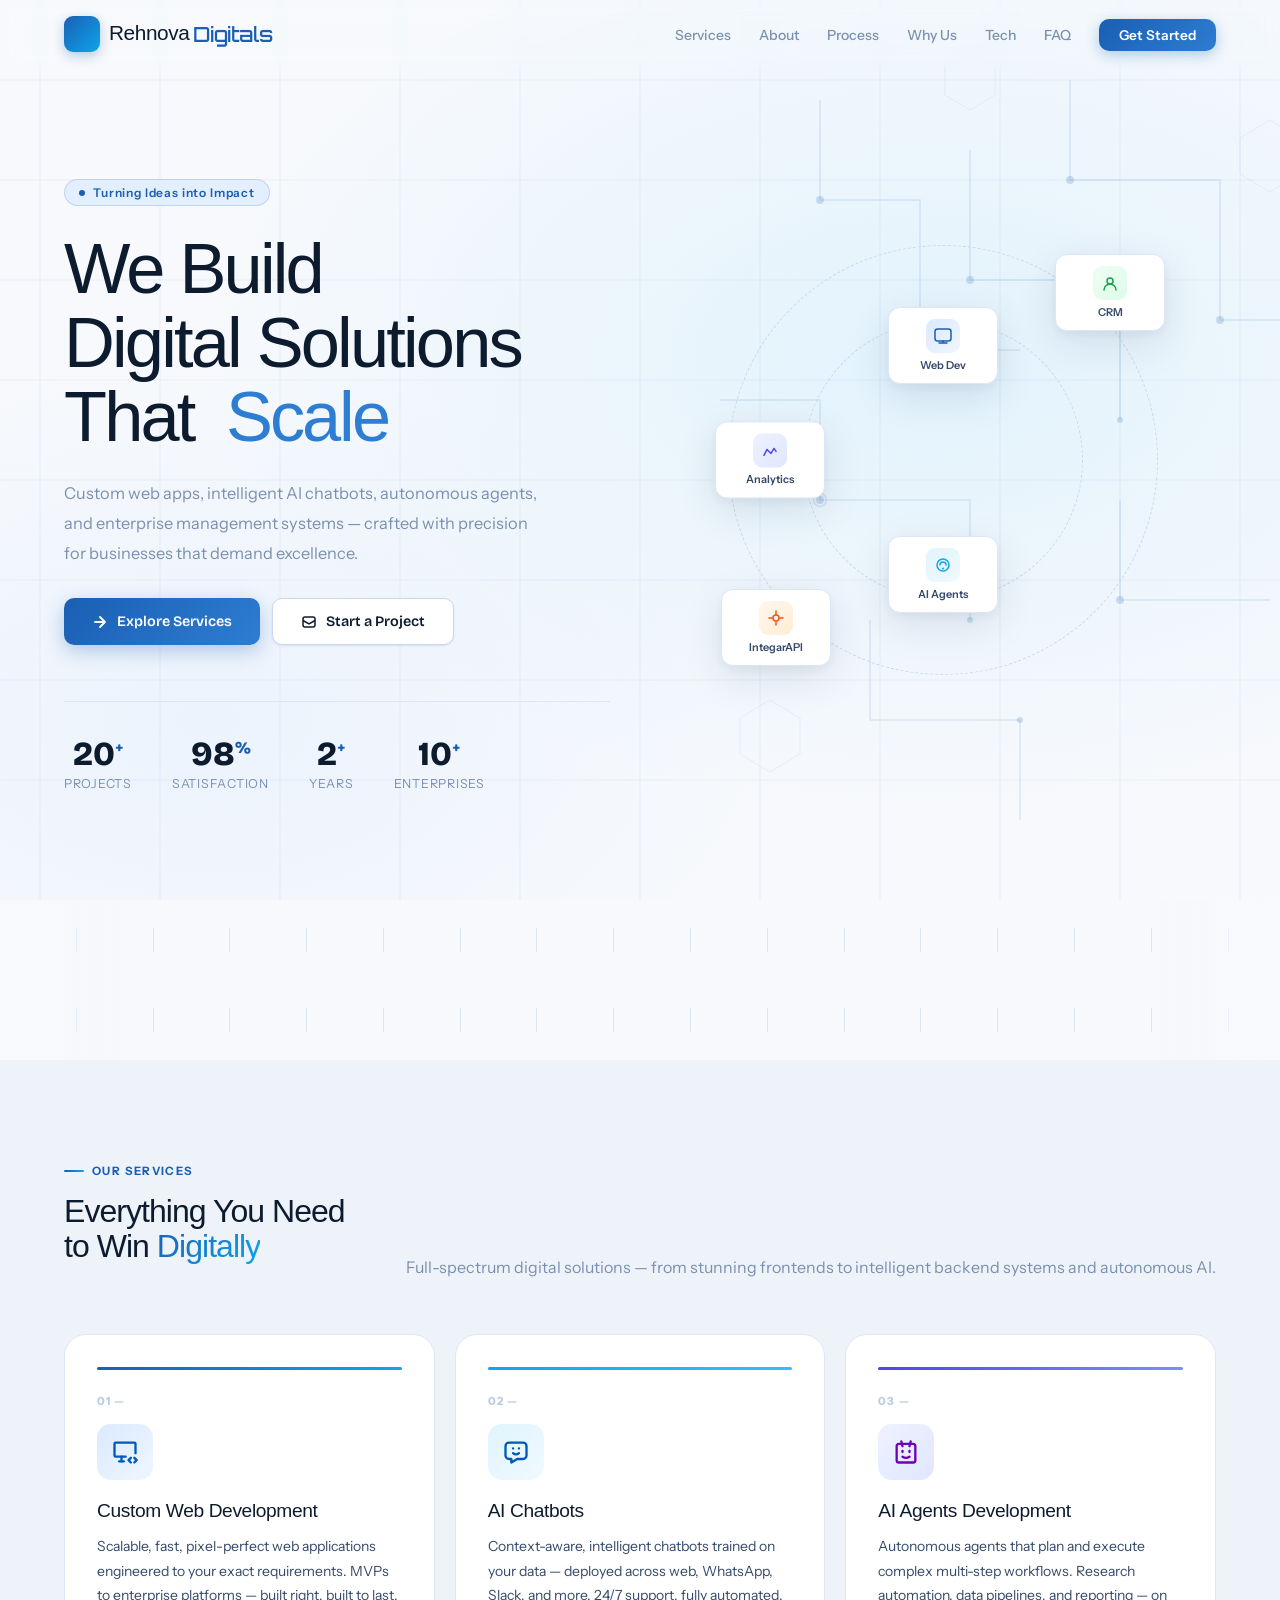
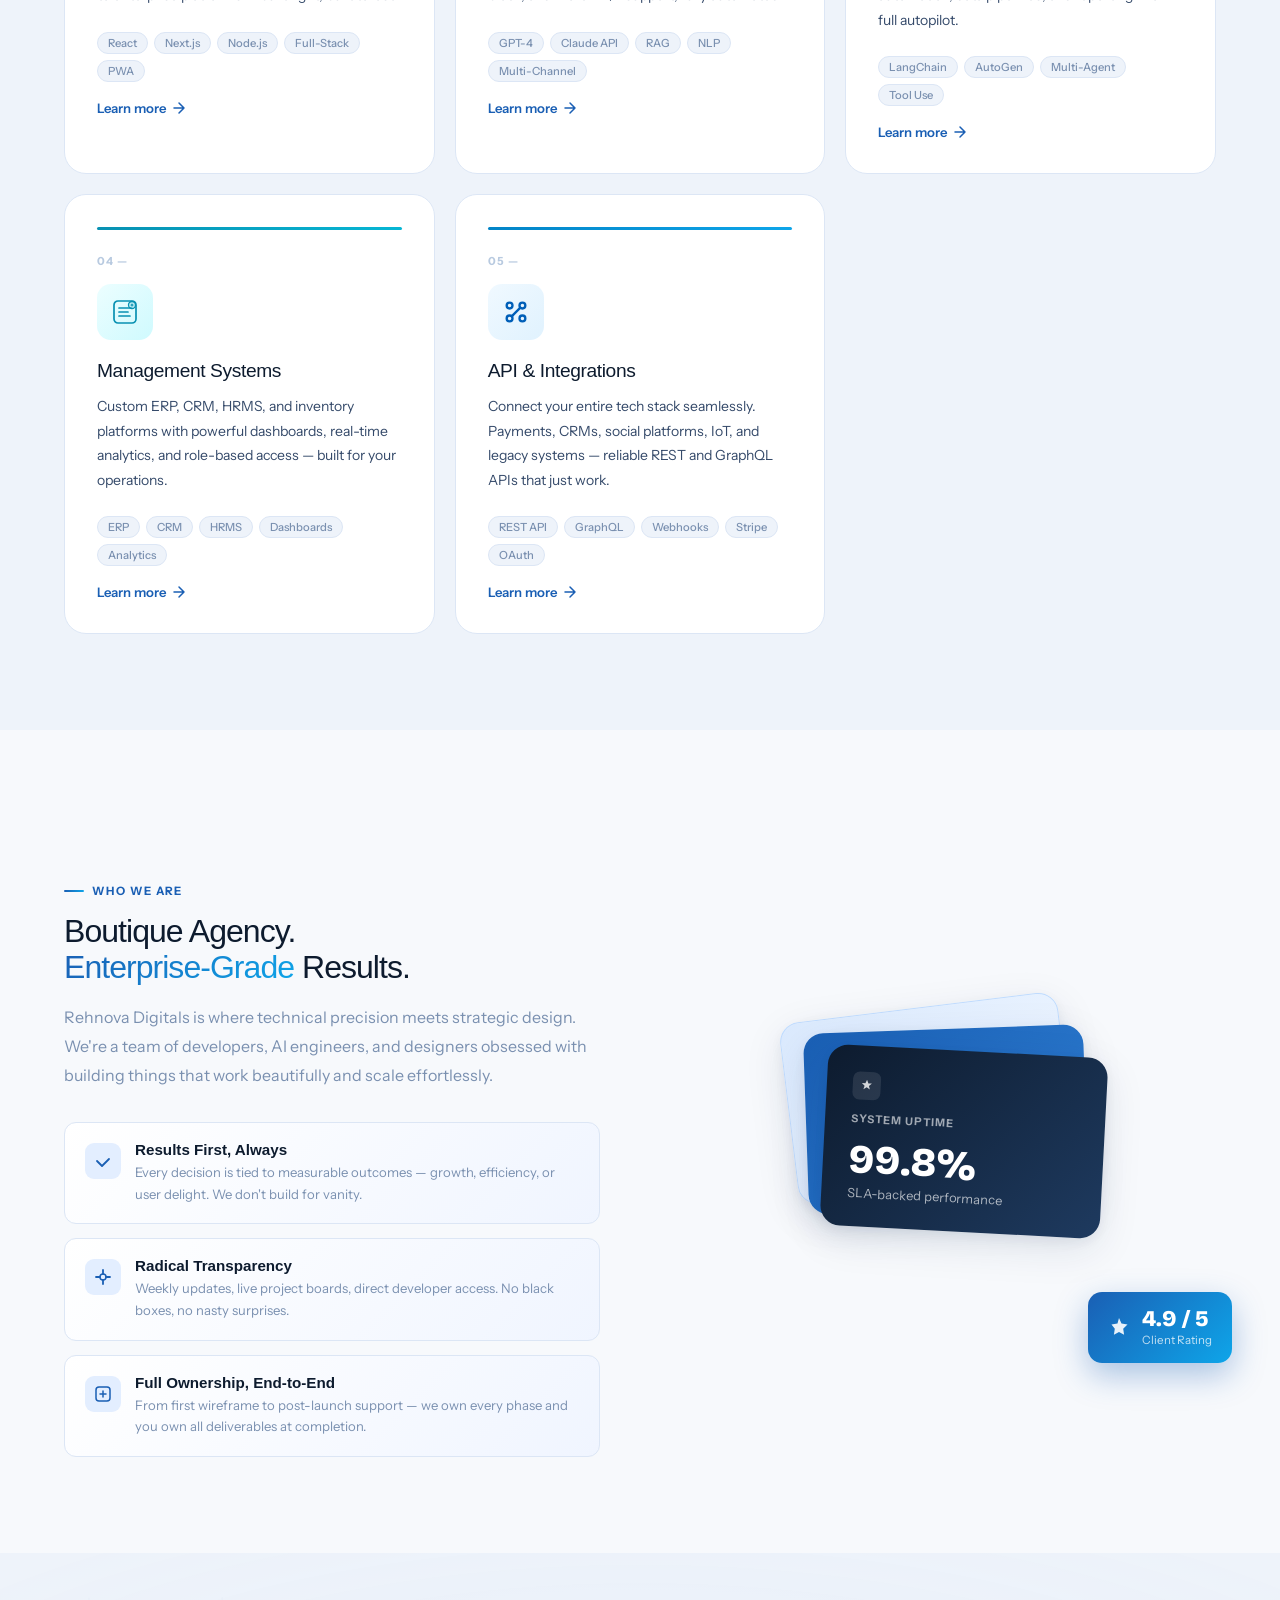
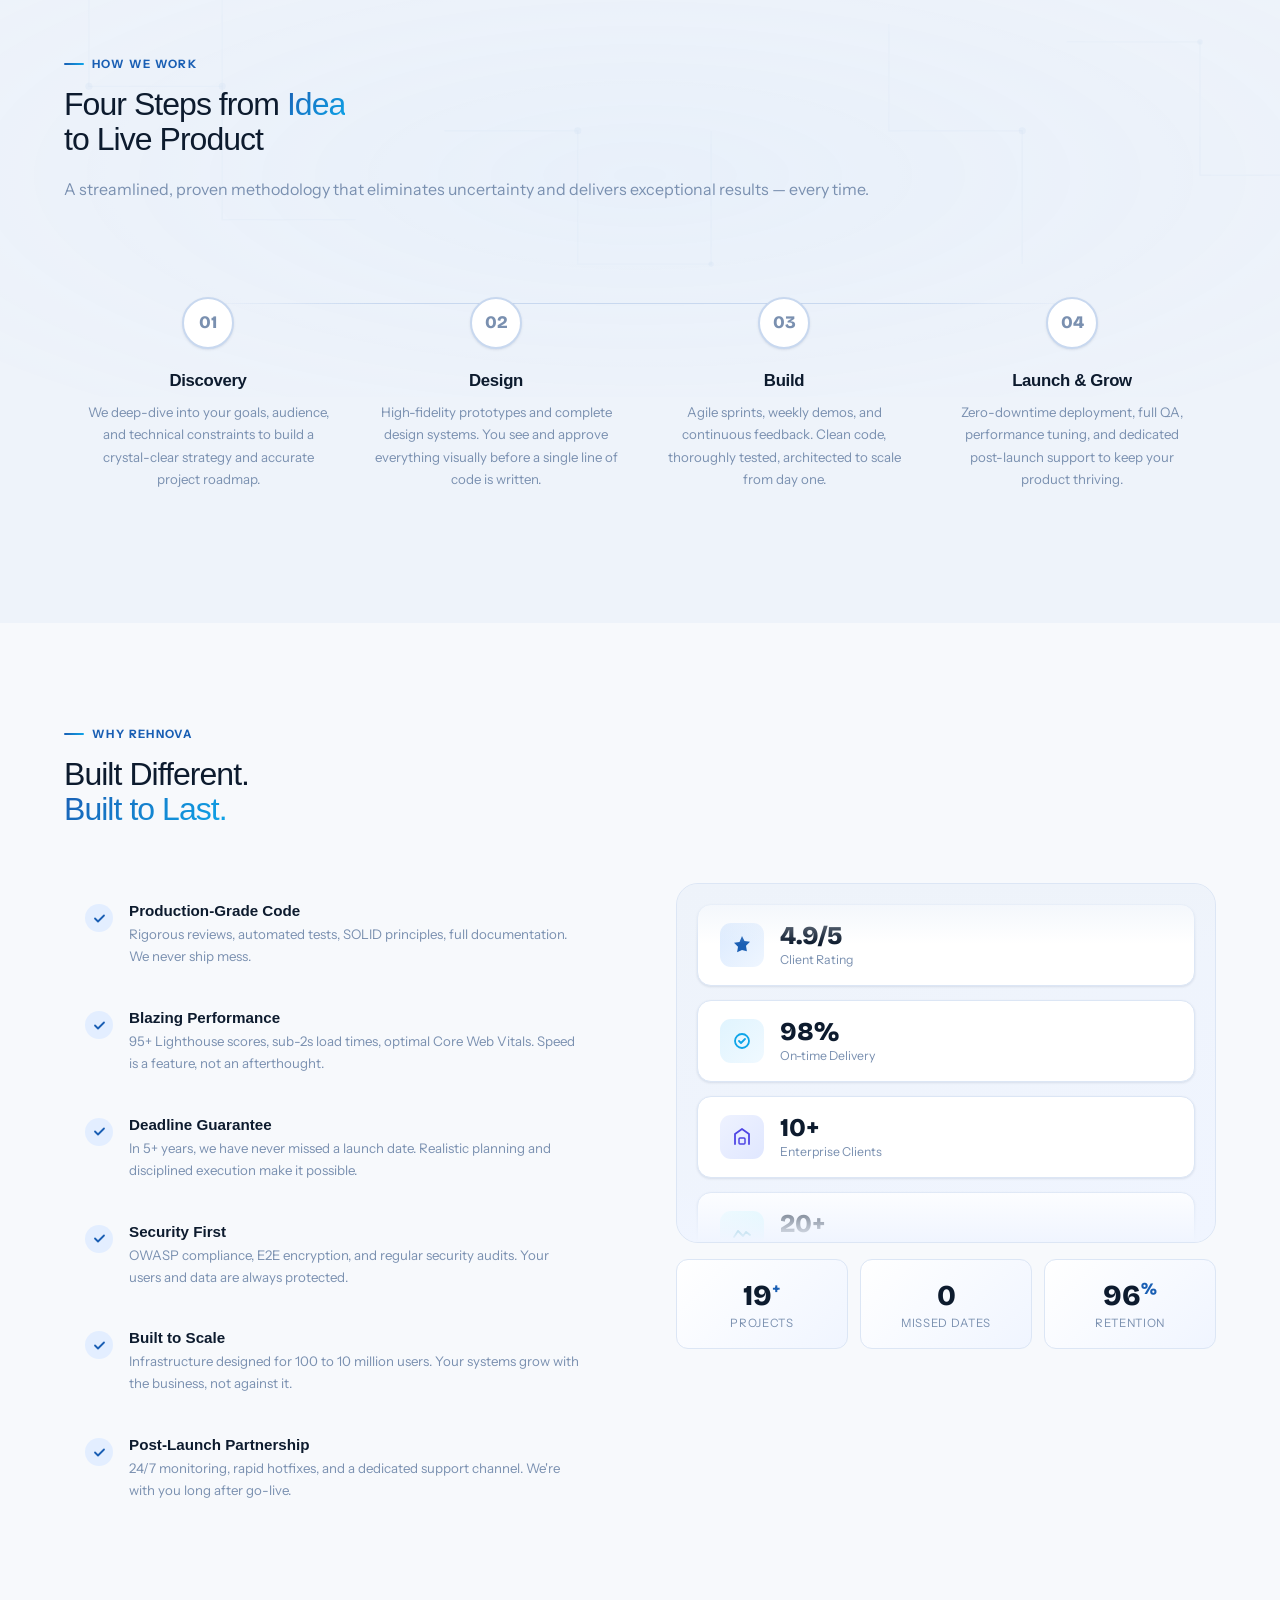
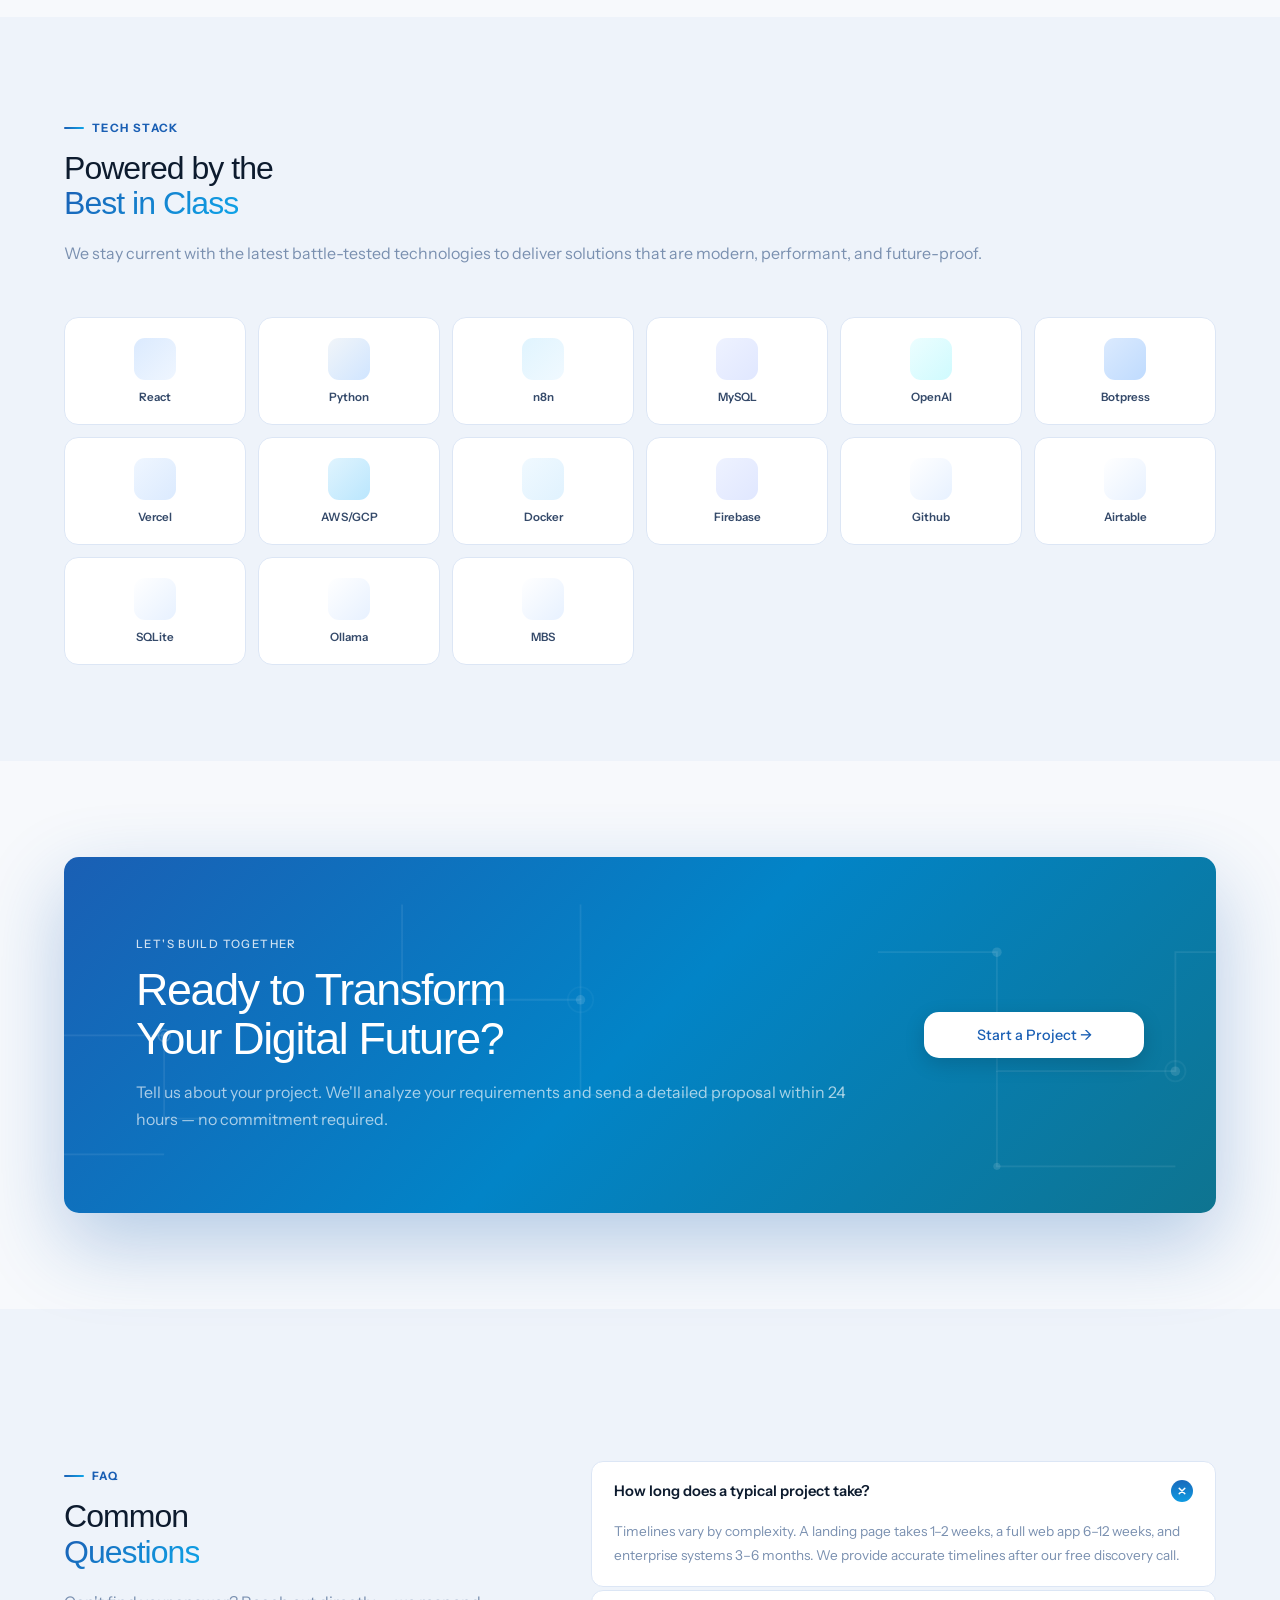
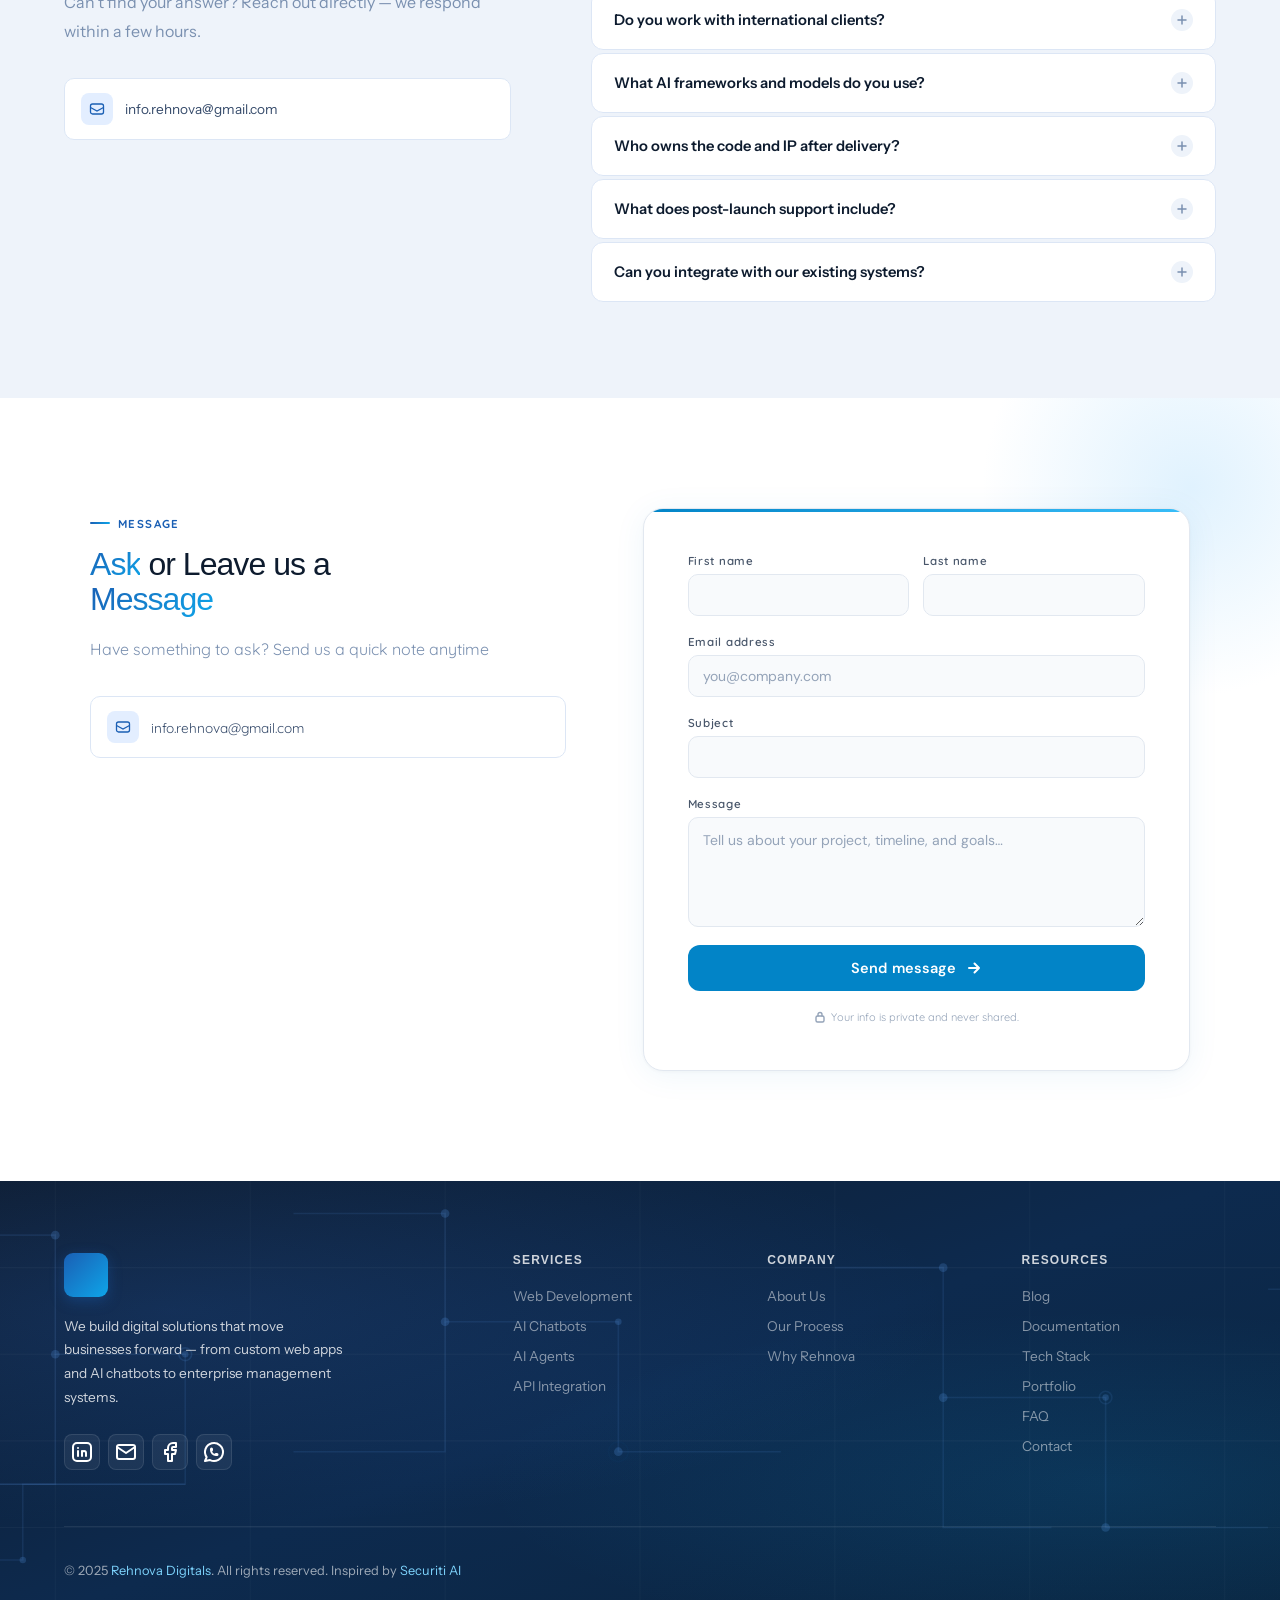
==== commit 0a4eb4e7: "Removed mistake" ====
--- a/index.html
+++ b/index.html
@@ -1413,7 +1413,7 @@
 
   <section id="sendMsg" class="cm-section">
     <div class="cm-grid">
-      =
+      
       <div class="cm-info">
         <div class="faq-sidebar reveal">
           <div class="s-label">Message</div>
